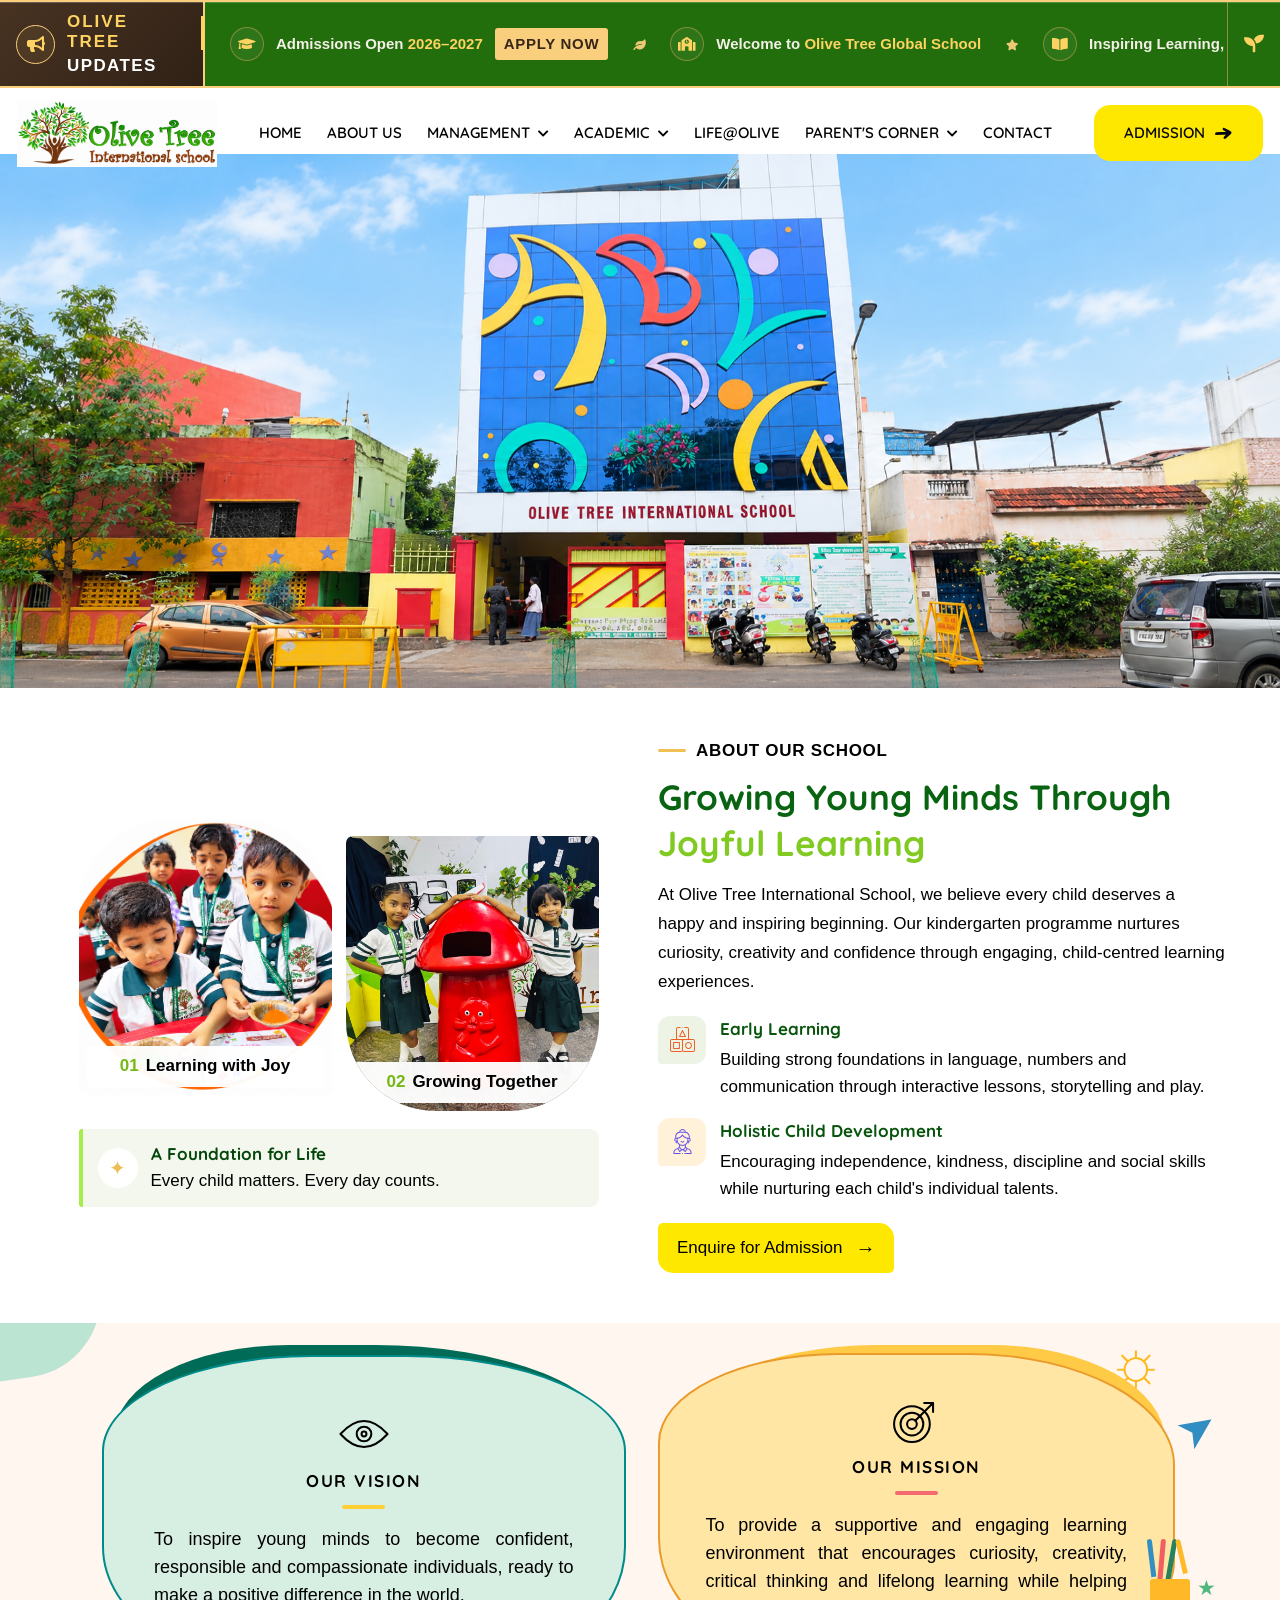
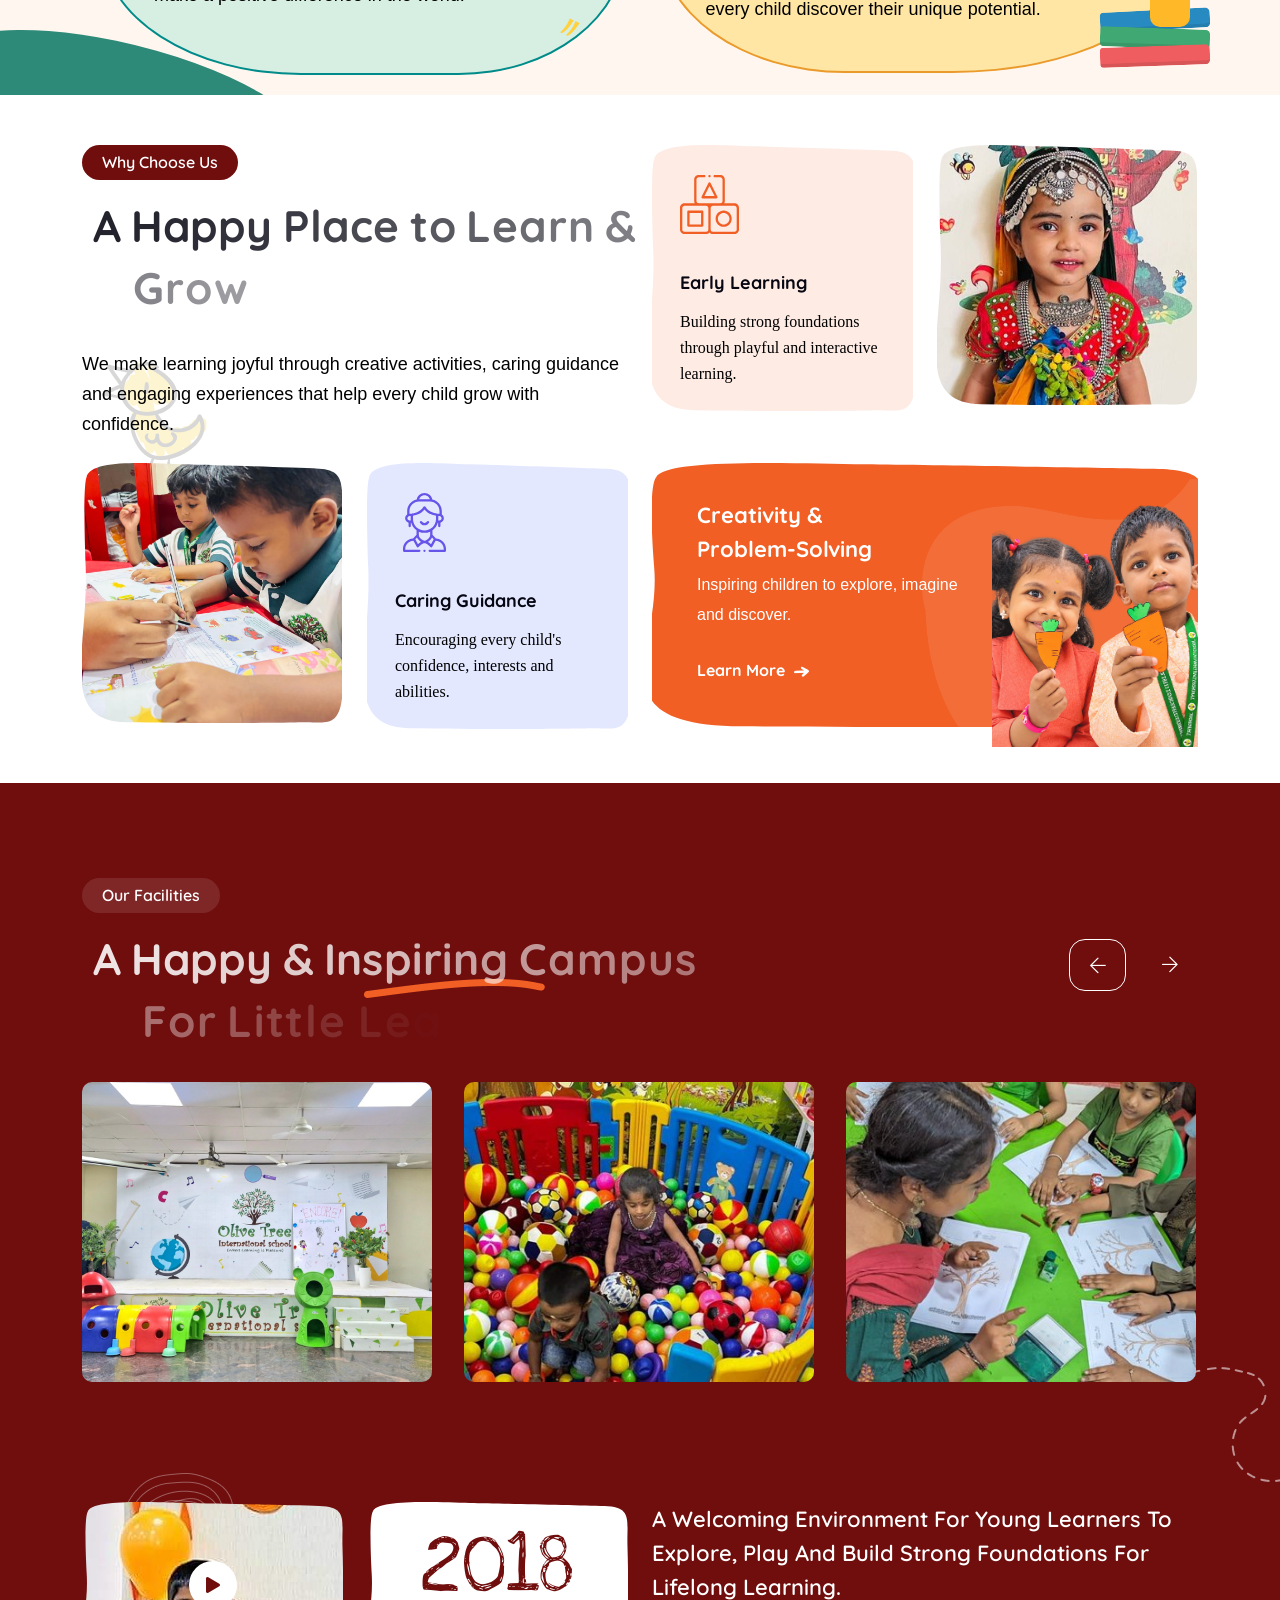
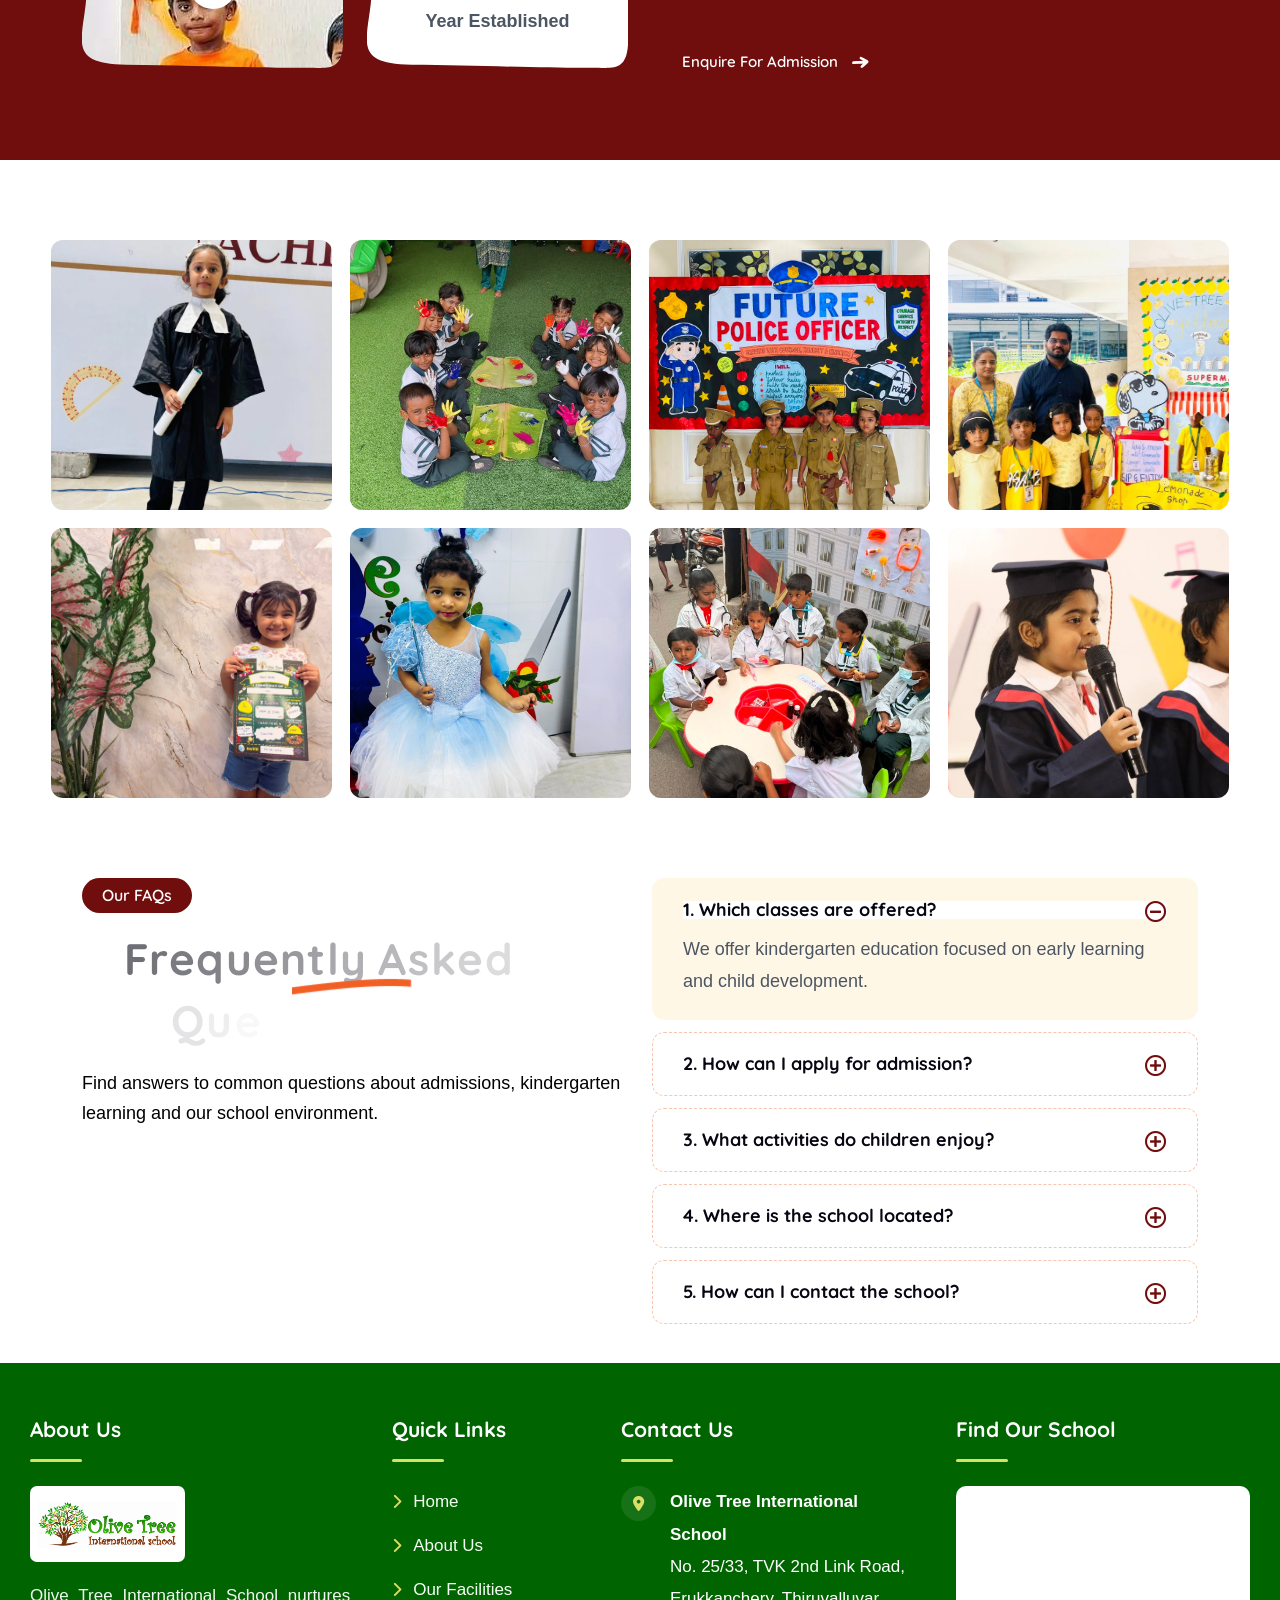
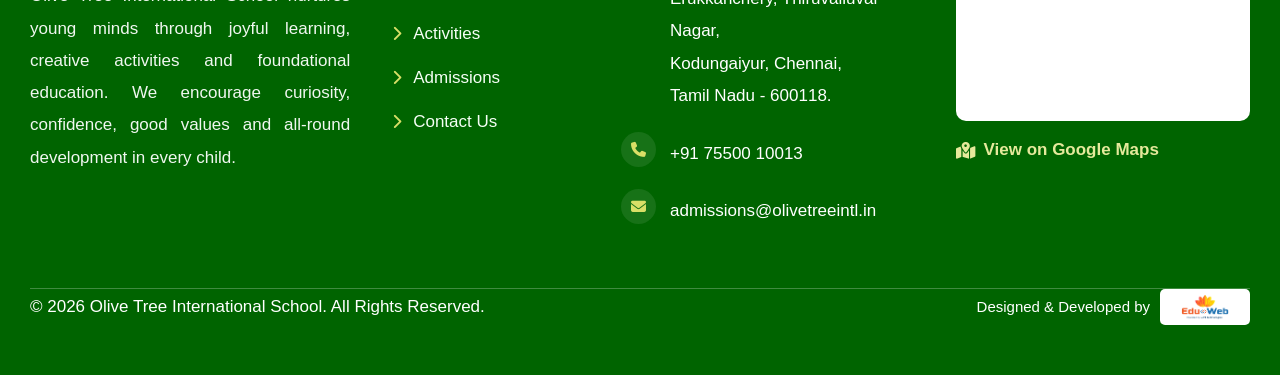
==== index.html @ 554a2860 "correct" ====
<!DOCTYPE html>
<html lang="en">
<!--<< Header Area >>-->


<head>
       <link rel="stylesheet"
      href="https://cdnjs.cloudflare.com/ajax/libs/font-awesome/6.5.2/css/all.min.css">
    <!-- ========== Meta Tags ========== -->
    <meta charset="UTF-8">
    <meta http-equiv="X-UA-Compatible" content="IE=edge">
    <meta name="viewport" content="width=device-width, initial-scale=1">
    <meta name="author" content="modinatheme">
    <meta name="description" content="OLIVE TREE INTERNATIONAL SCHOOL">
    <!-- ======== Page title ============ -->
    <title>OLIVE TREE INTERNATIONAL SCHOOL</title>
    <!--<< Favicon >>-->
    <link rel="shortcut icon" href="assets/images/gallery1/logo.jpeg">
    <!--<< Bootstrap min.css >>-->
    <link rel="stylesheet" href="assets/css/bootstrap.min.css">
    <!--<< Font Awesome.css >>-->
    <link rel="stylesheet" href="assets/css/font-awesome.css">
    <!--<< Animate.css >>-->
    <link rel="stylesheet" href="assets/css/animate.css">
    <!--<< Magnific Popup.css >>-->
    <link rel="stylesheet" href="assets/css/magnific-popup.css">
    <!--<< MeanMenu.css >>-->
    <link rel="stylesheet" href="assets/css/meanmenu.css">
    <!--<< Odometer.css >>-->
    <link rel="stylesheet" href="assets/css/odometer.css">
    <!--<< Swiper Bundle.css >>-->
    <link rel="stylesheet" href="assets/css/swiper-bundle.min.css">
    <!--<< Nice Select.css >>-->
    <link rel="stylesheet" href="assets/css/nice-select.css">
    <!--<< Icomon.css >>-->
    <link rel="stylesheet" href="assets/css/icomon.css">
    <!--<< Main.css >>-->
    <link rel="stylesheet" href="assets/css/main.css">
    <link rel="stylesheet" href="assets/css/custom.css">
</head>

<body>

    <!-- Back To Top Start -->
    <button id="back-top" class="back-to-top">
        <i class="far fa-arrow-up"></i>
    </button>


    <!-- Offcanvas Area Start -->
    <div class="fix-area">
        <div class="offcanvas__info">
            <div class="offcanvas__wrapper">
                <div class="offcanvas__content">
                    <div class="offcanvas__top mb-5 d-flex justify-content-between align-items-center">
                        <div class="offcanvas__logo">
                            <a href="index.html">
                                <img src="assets/images/gallery1/logo.jpeg" alt="logo-img">
                            </a>
                        </div>
                        <div class="offcanvas__close">
                            <button>
                                <i class="fas fa-times"></i>
                            </button>
                        </div>
                    </div>

                    <div class="mobile-menu fix mt-3"></div>
                    <div class="social-icon d-flex align-items-center">
                        <a href="javascript:void(0)"><i class="fab fa-facebook-f"></i></a>
                        <a href="javascript:void(0)"><i class="fab fa-twitter"></i></a>
                        <a href="javascript:void(0)"><i class="fab fa-youtube"></i></a>
                        <a href="javascript:void(0)"><i class="fab fa-linkedin-in"></i></a>
                    </div>

                    <a href="contact.html" class="theme-btn">Start Learning <i class="icon-arrow-icon"></i></a>
                </div>
            </div>
        </div>
    </div>
    <div class="offcanvas__overlay"></div>



    <!-- Header Section Start -->
    <header id="header-sticky" class="header-1 header-2">

        <!-- ==========================================
     OLIVE TREE GLOBAL SCHOOL
     GRAND ANNOUNCEMENT MARQUEE
========================================== -->

        <section class="ot-grand-marquee" aria-label="School announcements">

            <!-- LEFT LABEL -->
            <div class="ot-marquee-label">

                <div class="ot-label-icon">
                    <i class="fas fa-bullhorn"></i>
                </div>

                <div class="ot-label-text">
                    <span class="ot-label-small">OLIVE TREE</span>
                    <span class="ot-label-main">UPDATES</span>
                </div>

                <div class="ot-label-decoration"></div>

            </div>

            <!-- SCROLLING ANNOUNCEMENTS -->
            <div class="ot-marquee-viewport">

                <div class="ot-marquee-track">

                    <!-- GROUP ONE -->
                    <div class="ot-marquee-group">

                        <a href="admissions.html" class="ot-marquee-item">
                            <span class="ot-marquee-icon">
                                <i class="fas fa-graduation-cap"></i>
                            </span>
                            <span class="ot-marquee-message">
                                Admissions Open
                                <strong>2026–2027</strong>
                            </span>
                            <span class="ot-marquee-badge">APPLY NOW</span>
                        </a>

                        <span class="ot-marquee-separator">
                            <i class="fas fa-leaf"></i>
                        </span>

                        <div class="ot-marquee-item">
                            <span class="ot-marquee-icon">
                                <i class="fas fa-school"></i>
                            </span>
                            <span class="ot-marquee-message">
                                Welcome to
                                <strong>Olive Tree Global School</strong>
                            </span>
                        </div>

                        <span class="ot-marquee-separator">
                            <i class="fas fa-star"></i>
                        </span>

                        <div class="ot-marquee-item">
                            <span class="ot-marquee-icon">
                                <i class="fas fa-book-open"></i>
                            </span>
                            <span class="ot-marquee-message">
                                Inspiring Learning,
                                <strong>Building Futures</strong>
                            </span>
                        </div>

                        <span class="ot-marquee-separator">
                            <i class="fas fa-leaf"></i>
                        </span>

                        <div class="ot-marquee-item">
                            <span class="ot-marquee-icon">
                                <i class="fas fa-globe-asia"></i>
                            </span>
                            <span class="ot-marquee-message">
                                <strong>Globe Ready Education</strong>
                                for Tomorrow's Leaders
                            </span>
                        </div>

                        <span class="ot-marquee-separator">
                            <i class="fas fa-star"></i>
                        </span>

                    </div>

                    <!-- GROUP TWO: DUPLICATE FOR CONTINUOUS LOOP -->
                    <div class="ot-marquee-group" aria-hidden="true">

                        <a href="admissions.html" class="ot-marquee-item" tabindex="-1">
                            <span class="ot-marquee-icon">
                                <i class="fas fa-graduation-cap"></i>
                            </span>
                            <span class="ot-marquee-message">
                                Admissions Open
                                <strong>2026–2027</strong>
                            </span>
                            <span class="ot-marquee-badge">APPLY NOW</span>
                        </a>

                        <span class="ot-marquee-separator">
                            <i class="fas fa-leaf"></i>
                        </span>

                        <div class="ot-marquee-item">
                            <span class="ot-marquee-icon">
                                <i class="fas fa-school"></i>
                            </span>
                            <span class="ot-marquee-message">
                                Welcome to
                                <strong>Olive Tree Global School</strong>
                            </span>
                        </div>

                        <span class="ot-marquee-separator">
                            <i class="fas fa-star"></i>
                        </span>

                        <div class="ot-marquee-item">
                            <span class="ot-marquee-icon">
                                <i class="fas fa-book-open"></i>
                            </span>
                            <span class="ot-marquee-message">
                                Inspiring Learning,
                                <strong>Building Futures</strong>
                            </span>
                        </div>

                        <span class="ot-marquee-separator">
                            <i class="fas fa-leaf"></i>
                        </span>

                        <div class="ot-marquee-item">
                            <span class="ot-marquee-icon">
                                <i class="fas fa-globe-asia"></i>
                            </span>
                            <span class="ot-marquee-message">
                                <strong>Globe Ready Education</strong>
                                for Tomorrow's Leaders
                            </span>
                        </div>

                        <span class="ot-marquee-separator">
                            <i class="fas fa-star"></i>
                        </span>

                    </div>

                </div>

            </div>

            <!-- RIGHT DECORATIVE END -->
            <div class="ot-marquee-end">
                <i class="fas fa-seedling"></i>
            </div>

        </section>
        <div class="container">
            <div class="header-main">
                <div class="header-left">
                    <a href="index.html" class="header-logo">
                        <img src="assets/images/gallery1/logo.jpeg" alt="img" style="width: 200px;">
                    </a>


                </div>
                <div class="mean__menu-wrapper">
                    <div class="main-menu">
                        <nav id="mobile-menu">
                            <ul>
                                <li class="has-dropdown menu-thumb">
                                    <a href="javascript:void(0)">
                                        HOME
                                    </a>

                                </li>
                                <li class="has-dropdown active d-xl-none">
                                    <a href="javascript:void(0)" class="border-none">
                                        HOME
                                    </a>

                                </li>
                                <li class="has-dropdown">
                                    <a href="javascript:void(0)">
                                        ABOUT US </a>

                                </li>
                                <li>
                                    <a href="javascript:void(0)">
                                        MANAGEMENT
                                        <i class="fas fa-chevron-down"></i>
                                    </a>
                                    <ul class="submenu">
                                        <li><a href="chairman-message.html">Chairman’s Message</a></li>
                                        <li><a href="ceo.html">CEO's Message</a></li>
                                        <li><a href="correspondent.html">Correspondent’s Message</a></li>
                                    </ul>
                                </li>
                                <li>
                                    <a href="javascript:void(0)">
                                        ACADEMIC
                                        <i class="fas fa-chevron-down"></i>
                                    </a>
                                    <ul class="submenu">
                                        <li><a href="chairman-message.html">Lower Kindergarten (LKG)</a></li>
                                        <li><a href="ceo.html">Upper Kindergarten (UKG)</a></li>
                                        <li><a href="correspondent.html">Teaching Methodology</a></li>
                                    </ul>
                                </li>
                                <li>
                                    <a href="javascript:void(0)">
                                        LIFE@OLIVE
                                    </a>
                                </li>

                                <li>
                                    <a href="javascript:void(0)">
                                        PARENT'S CORNER
                                        <i class="fas fa-chevron-down"></i>

                                    </a>
                                    <ul class="submenu">
                                        <li><a href="chairman-message.html">Parent Guidelines</a></li>
                                        <li><a href="ceo.html">School Discipline</a></li>
                                    </ul>
                                </li>
                                <li>
                                    <a href="javascript:void(0)">
                                        CONTACT
                                    </a>
                                </li>
                            </ul>
                        </nav>
                    </div>
                </div>
                <div class="header-right d-flex justify-content-end align-items-center">

                    <a href="contact.html" class="theme-btn">ADMISSION<i class="icon-arrow-icon"></i></a>
                    <div class="header__hamburger my-auto d-xl-none">
                        <div class="sidebar__toggle">
                            <i class="fal fa-bars"></i>
                        </div>
                    </div>
                </div>
            </div>

        </div>
    </header>

    <!-- Search Start -->
    <div class="search-popup">
        <div class="search-popup__overlay search-toggler"></div>
        <div class="search-popup__content">
            <form role="search" method="get" class="search-popup__form" action="#">
                <input type="text" id="search" name="search" placeholder="Search Here...">
                <button type="submit" aria-label="search submit" class="search-btn">
                    <span><i class="far fa-search"></i></span>
                </button>
            </form>
        </div>
    </div>

    <!-- Sidebar Area Here -->
    <div id="targetElement" class="side_bar slideInRight side_bar_hidden">
        <div class="side_bar_overlay"></div>
        <div class="cart-title mb-50">
            <h4>Shopping cart</h4>
        </div>
        <div class="cartmini__widget">
            <div class="cartmini__widget-item">
                <div class="cartmini__thumb">
                    <a href="shop-details.html">
                        <img src="assets/img/shop-cart1.png" alt="img">
                    </a>
                </div>
                <div class="cartmini__content">
                    <h5><a href="shop-details.html">Baby Bib Pink</a></h5>
                    <div class="cartmini__price-wrapper">
                        <span class="cartmini__price">$46.00</span>
                        <span class="cartmini__quantity">x2</span>
                    </div>
                </div>
                <button class="cartmini__del"><i class="fal fa-times"></i></button>
            </div>
            <div class="cartmini__widget-item">
                <div class="cartmini__thumb">
                    <a href="shop-details.html">
                        <img src="assets/img/shop-cart2.png" alt="img">
                    </a>
                </div>
                <div class="cartmini__content">
                    <h5><a href="shop-details.html">Plastic Roller Mop</a></h5>
                    <div class="cartmini__price-wrapper">
                        <span class="cartmini__price">$78.00</span>
                        <span class="cartmini__quantity">x1</span>
                    </div>
                </div>
                <button class="cartmini__del"><i class="fal fa-times"></i></button>
            </div>
            <div class="cartmini__checkout">
                <div class="cartmini__checkout-title mb-4">
                    <h4>Subtotal:</h4>
                    <span>$113.00</span>
                </div>
                <div class="cartmini__checkout-btn">
                    <a href="shop-cart.html" class="theme-btn mb-2 w-100"> view cart</a>
                    <a href="checkout.html" class="theme-btn w-100 style-2"> checkout</a>
                </div>
            </div>
        </div>
        <button id="closeButton" class="x-mark-icon"><i class="fas fa-times"></i></button>
    </div>

    <!-- Hero Section Start -->
    <section class="hero-section-2 fix">

        <div class="swiper banner-active">
            <div class="swiper-wrapper">
                <div class="swiper-slide">

                    <!-- Hero Section Start -->
                    <section class="hero-section hero-1 " style="margin-top: -2%;">
                        <div class=" hero-container">
                            <div id="rs-slider" class="rs-slider slider6">
                                <div class="slideshow-container">

                                    <div class="mySlides fade">

                                        <img src="assets/images/management/banner1.png" style="width:100%">

                                    </div>

                                    <div class="mySlides fade">

                                        <img src="assets/images/management/banner3.png" style="width:100%">

                                    </div>
                                      <div class="mySlides fade">

                                        <img src="assets/images/management/banner2.png" style="width:100%">

                                    </div>
                                      <div class="mySlides fade">

                                        <img src="assets/images/management/banner4.png" style="width:100%">

                                    </div>

                                </div>




                                <div style="text-align:center;margin-top: -2%;">
                                    <span class="dot"></span>
                                    <span class="dot"></span>
                                    <span class="dot"></span>
                                </div>


                            </div>




                            <style>
                                /* Slideshow container */
                                .slideshow-container {
                                    max-width: auto;
                                    position: relative;
                                    margin: auto;
                                }

                                /* Caption text */

                                /* Number text (1/3 etc) */


                                /* The dots/bullets/indicators */
                                .dot {
                                    height: 15px;
                                    width: 15px;
                                    margin: 0 2px;
                                    background-color: #fff;
                                    border-radius: 50%;
                                    display: inline-block;
                                    transition: background-color 0.6s ease;
                                }

                                .slider-dots,
                                .dot,
                                div[style*="text-align:center"] {
                                    display: none !important;
                                }

                                .active {
                                    background-color: #fff;
                                }

                                /* Fading animation */
                                .fade {
                                    animation-name: fade;
                                    animation-duration: 1.5s;
                                }

                                .fade:not(.show) {
                                    opacity: 1;
                                }

                                @keyframes fade {
                                    from {
                                        opacity: .4
                                    }

                                    to {
                                        opacity: 1
                                    }
                                }

                                @media only screen and (max-width: 600px) {
                                    .testiItem02 .quotation {
                                        display: none !important;
                                    }
                                }


                                /* On smaller screens, decrease text size */
                            </style>



                            <script>
                                let slideIndex = 0;
                                showSlides();

                                function showSlides() {
                                    let i;
                                    let slides = document.getElementsByClassName("mySlides");
                                    let dots = document.getElementsByClassName("dot");
                                    for (i = 0; i < slides.length; i++) {
                                        slides[i].style.display = "none";
                                    }
                                    slideIndex++;
                                    if (slideIndex > slides.length) {
                                        slideIndex = 1
                                    }
                                    for (i = 0; i < dots.length; i++) {
                                        dots[i].className = dots[i].className.replace(" active", "");
                                    }
                                    slides[slideIndex - 1].style.display = "block";
                                    dots[slideIndex - 1].className += " active";
                                    setTimeout(showSlides, 5000); // Change image every 2 seconds
                                }
                            </script>

                        </div>
                    </section>

    </section>


<!-- OLIVE TREE ABOUT SECTION START -->
<section class="ot-equal-about">
    <div class="container">

        <div class="ot-equal-layout">

            <!-- LEFT: IMAGE SECTION -->
            <div class="ot-equal-visual">

                <div class="ot-equal-images">

                    <div class="ot-equal-image ot-image-first">
                        <img src="assets/images/gallery1/abt2.png"
                             alt="Olive Tree International School">

                        <div class="ot-equal-image-caption">
                            <span>01</span>
                            Learning with Joy
                        </div>
                    </div>

                    <div class="ot-equal-image ot-image-second">
                        <img src="assets/images/gallery1/girls.jpeg"
                             alt="Children participating in learning activities">

                        <div class="ot-equal-image-caption">
                            <span>02</span>
                            Growing Together
                        </div>
                    </div>

                </div>

                <div class="ot-equal-highlight">
                    <div class="ot-highlight-symbol">✦</div>
                    <div>
                        <h3>A Foundation for Life</h3>
                        <p>Every child matters. Every day counts.</p>
                    </div>
                </div>

            </div>

            <!-- RIGHT: CONTENT SECTION -->
            <div class="ot-equal-content">

                <div class="ot-equal-label">
                    <span class="ot-label-line"></span>
                    ABOUT OUR SCHOOL
                </div>

                <h2>
                    Growing Young Minds Through
                    <span>Joyful Learning</span>
                </h2>

                <p class="ot-equal-description">
                    At Olive Tree International School, we believe
                    every child deserves a happy and inspiring
                    beginning. Our kindergarten programme nurtures
                    curiosity, creativity and confidence through
                    engaging, child-centred learning experiences.
                </p>

                <!-- FEATURE 1 -->
                <div class="ot-equal-feature">
                    <div class="ot-equal-icon ot-icon-green">
                        <img src="assets/img/about/icon1.svg"
                             alt="">
                    </div>

                    <div class="ot-equal-feature-content">
                        <h3>Early Learning</h3>
                        <p>
                            Building strong foundations in language,
                            numbers and communication through
                            interactive lessons, storytelling and play.
                        </p>
                    </div>
                </div>

                <!-- FEATURE 2 -->
                <div class="ot-equal-feature">
                    <div class="ot-equal-icon ot-icon-gold">
                        <img src="assets/img/about/icon2.svg"
                             alt="">
                    </div>

                    <div class="ot-equal-feature-content">
                        <h3>Holistic Child Development</h3>
                        <p>
                            Encouraging independence, kindness,
                            discipline and social skills while
                            nurturing each child's individual talents.
                        </p>
                    </div>
                </div>

                <!-- ADMISSION BUTTON -->
                <div class="ot-equal-action">
                    <a href="admission.html" class="ot-equal-button">
                        Enquire for Admission
                        <span aria-hidden="true">→</span>
                    </a>
                </div>

            </div>

        </div>
    </div>
</section>
<!-- OLIVE TREE ABOUT SECTION END -->


  <section class="olive-vision-section">
    <div class="olive-decoration olive-top-left"></div>
    <div class="olive-decoration olive-bottom-left"></div>
    <div class="olive-sun">☼</div>
    <div class="olive-paper-plane">➤</div>
    <div class="olive-star olive-star-one">★</div>
    <div class="olive-star olive-star-two">★</div>

    <div class="olive-vm-container">

      
        <!-- VISION AND MISSION -->
        <div class="olive-vm-layout">

            <!-- VISION SHAPE -->
            <article class="olive-vm-vision">

                <div class="olive-vm-symbol">
                    <svg viewBox="0 0 64 48" aria-hidden="true">
                        <path d="M3 24 Q32 -8 61 24 Q32 56 3 24Z"/>
                        <circle cx="32" cy="24" r="9"/>
                        <circle cx="32" cy="24" r="3"/>
                    </svg>
                </div>

                <h3>OUR VISION</h3>
                <span class="olive-vm-line"></span>

                 <p style="text-align: justify;">
                    To inspire young minds
                    to become confident,
                    responsible and compassionate
                    individuals, ready to make
                    a positive difference in the world.
                </p>

                <div class="vision-spark">〃</div>
            </article>

            <!-- MISSION SHAPE -->
            <article class="olive-vm-mission">

                <div class="olive-vm-symbol">
                    <svg viewBox="0 0 64 64" aria-hidden="true">
                        <circle cx="27" cy="37" r="22"/>
                        <circle cx="27" cy="37" r="14"/>
                        <circle cx="27" cy="37" r="6"/>
                        <path d="M31 33 L53 11 M42 11 H53 V22"/>
                    </svg>
                </div>

                <h3>OUR MISSION</h3>
                <span class="olive-vm-line"></span>

                <p style="text-align: justify;">
                    To provide a supportive
                    and engaging learning
                    environment that encourages
                    curiosity, creativity, critical
                    thinking and lifelong learning
                    while helping every child
                    discover their unique potential.
                </p>
            </article>

        </div>

        <!-- BOOKS ILLUSTRATION -->
        <div class="olive-books" aria-hidden="true">
            <div class="olive-pencils">
                <span></span><span></span><span></span><span></span>
            </div>
            <div class="olive-pencil-pot"></div>
            <div class="olive-book book-blue"></div>
            <div class="olive-book book-green"></div>
            <div class="olive-book book-red"></div>
        </div>

  
    </div>
</section>

     
<!-- Choose Section Start -->
<section class="choose-us-section-2 section-padding fix">

    <div class="duck-shape float-bob-x">
        <img src="assets/img/choose/duck.png" alt="duck">
    </div>

    <div class="tree-shape">
        <img src="assets/img/choose/tree.png" alt="tree">
    </div>

    <div class="container">
        <div class="choose-us-wrapper-two">
            <div class="row g-4">

                <!-- Heading -->
                <div class="col-xl-6 col-lg-8">
                    <div class="section-title">
                        <span class="sub-title wow fadeInUp">
                            Why Choose Us
                        </span>

                        <h2 class="char-animation">
                            A Happy Place to
                            <span>Learn & Grow</span>
                        </h2>
                    </div>

                    <p class="mt-3 mt-md-0 wow fadeInUp"
                       data-wow-delay=".2s">
                        We make learning joyful through creative activities,
                        caring guidance and engaging experiences that help
                        every child grow with confidence.
                    </p>
                </div>

                <!-- Early Learning -->
                <div class="col-xl-3 col-lg-4 col-md-6 wow fadeInLeft"
                     data-wow-delay=".4s">
                    <div class="choose-img-items">
                        <div class="icon-box">
                            <img src="assets/img/choose/icon1.svg"
                                 alt="Early learning">

                            <h3>Early Learning</h3>

                            <p>
                                Building strong foundations through
                                playful and interactive learning.
                            </p>
                        </div>
                    </div>
                </div>

                <!-- Children Image -->
                <div class="col-xl-3 col-lg-4 col-md-6 wow fadeInRight"
                     data-wow-delay=".4s">
                    <div class="choose-img">
                        <img src="assets/images/gallery1/117.jpg"
                             alt="School children">
                    </div>
                </div>

                <!-- Teacher Image -->
                <div class="col-xl-3 col-lg-4 col-md-6 wow fadeInLeft"
                     data-wow-delay=".5s">
                    <div class="choose-img">
                        <img src="assets/images/gallery1/teach.jpeg"
                             alt="Teacher guiding children">
                    </div>
                </div>

                <!-- Caring Guidance -->
                <div class="col-xl-3 col-lg-4 col-md-6 wow fadeInLeft"
                     data-wow-delay=".7s">
                    <div class="choose-img-items">
                        <div class="icon-box box-2">
                            <img src="assets/img/choose/icon2.svg"
                                 alt="Child development">

                            <h3>Caring Guidance</h3>

                            <p>
                                Encouraging every child's confidence,
                                interests and abilities.
                            </p>
                        </div>
                    </div>
                </div>

                <!-- Skill Development -->
                <div class="col-xl-6 col-lg-6 col-md-7 wow fadeInRight"
                     data-wow-delay=".7s">

                    <div class="learning-skill-card">

                        <div class="shadow-shape">
                            <img src="assets/img/choose/shadow.png"
                                 alt="Decorative shape">
                        </div>

                        <div class="skill-content">
                            <h3 class="mb-1">
                                Creativity &<br>
                                Problem-Solving
                            </h3>

                            <p>
                                Inspiring children to explore,
                                imagine and discover.
                            </p>

                            <a href="contact.html"
                               class="link-btn text-white">
                                Learn More
                                <i class="icon-arrow-icon"></i>
                            </a>
                        </div>

                        <div class="skill-img">
                            <img src="assets/images/gallery1/abt3.png"
                                 alt="Creative learning">
                        </div>

                    </div>
                </div>

            </div>
        </div>
    </div>
</section>
<!-- Choose Section End -->


  <!-- Facilities & Campus Section Start -->
<section class="classes-section-two classes-section-three section-padding"
    style="margin-top: -5%;">

    <div class="classes-wrapper classes-wrapper-three pb-0">

        <div class="zikzak-shape2">
            <img src="assets/img/classes/zikzak.png" alt="Decorative shape">
        </div>

        <div class="border-shape">
            <img src="assets/img/classes/border.png" alt="Decorative shape">
        </div>

        <div class="container">

            <!-- Section Heading -->
            <div class="section-title-area custom-padding-top3">
                <div class="section-title">
                    <span class="sub-title tittle-bg-2 wow fadeInUp">
                        Our Facilities
                    </span>

                    <h2 class="char-animation text-white">
                        A Happy & <span>Inspiring Campus</span><br>
                        For Little Learners
                    </h2>
                </div>

                <div class="array-button classes-array wow fadeInLeft"
                    data-wow-delay=".4s">
                    <button class="array-prev">
                        <i class="fal fa-arrow-left"></i>
                    </button>
                    <button class="array-next">
                        <i class="fal fa-arrow-right"></i>
                    </button>
                </div>
            </div>

            <!-- Campus Image Slider -->
            <div class="swiper classes-slider">
                <div class="swiper-wrapper">

                    <div class="swiper-slide wow fadeInRight"
                        data-wow-delay=".4s">
                        <div class="classes-activitis-image"
                            style="width:350px;height:300px;">
                            <img
                                src="assets/images/olive/smartclass.jpg"
                                alt="Smart classroom"
                                style="border-radius:10px;width:350px;height:300px;object-fit:cover;">
                        </div>
                    </div>

                    <div class="swiper-slide wow fadeInUp"
                        data-wow-delay=".1s">
                        <div class="classes-activitis-image"
                            style="width:350px;height:300px;">
                            <img src="assets/images/gallery1/audit.jpeg"
                                alt="School campus facility"
                                style="border-radius:10px;width:350px;height:300px;object-fit:cover;">
                        </div>
                    </div>

                    <div class="swiper-slide wow fadeInLeft"
                        data-wow-delay=".4s">
                        <div class="classes-activitis-image"
                            style="width:350px;height:300px;">
                            <img src="assets/images/gallery1/playarea.jpg"
                                alt="Children's play area"
                                style="border-radius:10px;width:350px;height:300px;object-fit:cover;">
                        </div>
                    </div>

                    <div class="swiper-slide wow fadeInLeft"
                        data-wow-delay=".4s">
                        <div class="classes-activitis-image"
                            style="width:350px;height:300px;">
                            <img src="assets/images/gallery1/activity.jpg"
                                alt="Student activities"
                                style="border-radius:10px;width:350px;height:300px;object-fit:cover;">
                        </div>
                    </div>

                </div>
            </div>
        </div>

        <!-- Campus Information -->
        <div class="classes-info-section fix">
            <div class="container">
                <div class="classes-info-wrapper">
                    <div class="row g-4">

                        <!-- Campus Video and Establishment -->
                        <div class="col-xl-6">
                            <div class="row g-4">

                                <div class="col-xl-6 col-lg-6 col-md-6 wow fadeInUp"
                                    data-wow-delay=".3s">
                                    <div class="classes-video-box">
                                        <div class="classes-image">
                                            <img src="assets/images/gallery1/62.jpg"
                                                alt="Olive Tree International School campus">

                                            <div class="classes-info-wave">
                                                <div class="wave-area">
                                                    <div class="promo-video">
                                                        <a class="video-icon video-popup"
                                                            href="https://www.youtube.com/watch?v=Cn4G2lZ_g2I">
                                                            <i class="fas fa-play"></i>
                                                        </a>
                                                    </div>
                                                </div>
                                            </div>
                                        </div>
                                    </div>
                                </div>

                                <div class="col-xl-6 col-lg-6 col-md-6 wow fadeInUp"
                                    data-wow-delay=".5s">
                                    <div class="classes-counter-box">
                                        <div class="counter-box">
                                            <div class="count">
                                                <h3>2018</h3>
                                            </div>
                                            <p>Year Established</p>
                                        </div>
                                    </div>
                                </div>

                            </div>
                        </div>

                        <!-- Campus Description -->
                        <div class="col-xl-6 col-lg-8 wow fadeInUp"
                            data-wow-delay=".7s">
                            <div class="classes-info-buttton">

                                <p>
                                    A welcoming environment for young
                                    learners to explore, play and build
                                    strong foundations for lifelong learning.
                                </p>

                                <a href="contact.html" class="theme-btn">
                                    Enquire for Admission
                                    <i class="icon-arrow-icon"></i>
                                </a>

                            </div>
                        </div>

                    </div>
                </div>
            </div>
        </div>

    </div>
</section>
<!-- Facilities & Campus Section End -->

   <!-- ================= OLIVE TREE PHOTO GALLERY ================= -->
<section class="ot-gallery-section">
    <div class="ot-gallery-container">

        <div class="ot-gallery-grid">

            <div class="ot-gallery-item">
                <a href="assets/images/olive/advocate.jpg" class="ot-gallery-link">
                    <img src="assets/images/olive/advocate.jpg"
                         alt="School Life and Achievements" loading="lazy">
                    <div class="ot-gallery-overlay">
                        <span>School Life &amp; Achievements</span>
                        <i class="fas fa-plus"></i>
                    </div>
                </a>
            </div>

            <div class="ot-gallery-item">
                <a href="assets/images/olive/fungame.jpg" class="ot-gallery-link">
                    <img src="assets/images/olive/fungame.jpg"
                         alt="Young Achievers" loading="lazy">
                    <div class="ot-gallery-overlay">
                        <span>Young Achievers</span>
                        <i class="fas fa-plus"></i>
                    </div>
                </a>
            </div>

            <div class="ot-gallery-item">
                <a href="assets/images/olive/police2.jpg" class="ot-gallery-link">
                    <img src="assets/images/olive/police2.jpg"
                         alt="Dream Big" loading="lazy">
                    <div class="ot-gallery-overlay">
                        <span>Dream Big</span>
                        <i class="fas fa-plus"></i>
                    </div>
                </a>
            </div>

            <div class="ot-gallery-item">
                <a href="assets/images/olive/lemon.jpg" class="ot-gallery-link">
                    <img src="assets/images/olive/lemon.jpg"
                         alt="Creative Learning" loading="lazy">
                    <div class="ot-gallery-overlay">
                        <span>Creative Learning</span>
                        <i class="fas fa-plus"></i>
                    </div>
                </a>
            </div>

            <div class="ot-gallery-item">
                <a href="assets/images/olive/firstday.jpg" class="ot-gallery-link">
                    <img src="assets/images/olive/firstday.jpg"
                         alt="New Beginnings" loading="lazy">
                    <div class="ot-gallery-overlay">
                        <span>New Beginnings</span>
                        <i class="fas fa-plus"></i>
                    </div>
                </a>
            </div>

            <div class="ot-gallery-item">
                <a href="assets/images/olive/blue.jpg" class="ot-gallery-link">
                    <img src="assets/images/olive/blue.jpg"
                         alt="Student Moments" loading="lazy">
                    <div class="ot-gallery-overlay">
                        <span>Student Moments</span>
                        <i class="fas fa-plus"></i>
                    </div>
                </a>
            </div>

            <div class="ot-gallery-item">
                <a href="assets/images/olive/doctor5.jpg" class="ot-gallery-link">
                    <img src="assets/images/olive/doctor5.jpg"
                         alt="Learning by Doing" loading="lazy">
                    <div class="ot-gallery-overlay">
                        <span>Learning by Doing</span>
                        <i class="fas fa-plus"></i>
                    </div>
                </a>
            </div>

            <div class="ot-gallery-item">
                <a href="assets/images/olive/graduation.jpg" class="ot-gallery-link">
                    <img src="assets/images/olive/graduation.jpg"
                         alt="Explore and Discover" loading="lazy">
                    <div class="ot-gallery-overlay">
                        <span>Graduation</span>
                        <i class="fas fa-plus"></i>
                    </div>
                </a>
            </div>

        </div>
    </div>
</section>


  <!-- FAQ Section Start -->
<section class="faq-section section-padding pb-0 fix">
    <div class="container">
        <div class="faq-wrapper">
            <div class="row g-4">

                <!-- FAQ Heading -->
                <div class="col-lg-6">
                    <div class="faq-tittle">
                        <div class="section-title">

                            <span class="sub-title wow fadeInUp">
                                Our FAQs
                            </span>

                            <h2 class="char-animation">
                                Frequently <span>Asked</span>
                                <br>Questions About Our School
                            </h2>

                            <p class="mt-3 wow fadeInUp"
                                data-wow-delay=".5s">
                                Find answers to common questions about
                                admissions, kindergarten learning and
                                our school environment.
                            </p>

                        </div>
                    </div>
                </div>

                <!-- FAQ Accordion -->
                <div class="col-lg-6">
                    <div class="faq-box-item">
                        <ul class="accordion-box">

                            <!-- FAQ 1 -->
                            <li class="accordion block active-block wow fadeInUp">
                                <div class="acc-btn active">
                                    1. Which classes are offered?
                                    <div class="icon far fa-plus-circle"></div>
                                </div>

                                <div class="acc-content current">
                                    <div class="content">
                                        <div class="text">
                                            We offer kindergarten education
                                            focused on early learning and
                                            child development.
                                        </div>
                                    </div>
                                </div>
                            </li>

                            <!-- FAQ 2 -->
                            <li class="accordion block wow fadeInUp"
                                data-wow-delay=".2s">
                                <div class="acc-btn">
                                    2. How can I apply for admission?
                                    <div class="icon far fa-plus-circle"></div>
                                </div>

                                <div class="acc-content">
                                    <div class="content">
                                        <div class="text">
                                            Contact our school at
                                            7550010013 or email
                                            info@olivetreeintl.in
                                            for admission details.
                                        </div>
                                    </div>
                                </div>
                            </li>

                            <!-- FAQ 3 -->
                            <li class="accordion block wow fadeInUp"
                                data-wow-delay=".4s">
                                <div class="acc-btn">
                                    3. What activities do children enjoy?
                                    <div class="icon far fa-plus-circle"></div>
                                </div>

                                <div class="acc-content">
                                    <div class="content">
                                        <div class="text">
                                            Children can learn through
                                            storytelling, creative activities,
                                            rhymes, games and interactive
                                            learning experiences.
                                        </div>
                                    </div>
                                </div>
                            </li>

                            <!-- FAQ 4 -->
                            <li class="accordion block wow fadeInUp"
                                data-wow-delay=".6s">
                                <div class="acc-btn">
                                    4. Where is the school located?
                                    <div class="icon far fa-plus-circle"></div>
                                </div>

                                <div class="acc-content">
                                    <div class="content">
                                        <div class="text">
                                            We are located at No. 25/33,
                                            TVK 2nd Link Road, Erukkanchery,
                                            Thiruvalluvar Nagar, Kodungaiyur,
                                            Chennai, Tamil Nadu – 600118.
                                        </div>
                                    </div>
                                </div>
                            </li>

                            <!-- FAQ 5 -->
                            <li class="accordion block wow fadeInUp"
                                data-wow-delay=".8s">
                                <div class="acc-btn">
                                    5. How can I contact the school?
                                    <div class="icon far fa-plus-circle"></div>
                                </div>

                                <div class="acc-content">
                                    <div class="content">
                                        <div class="text">
                                            Call us at 7550010013 or email
                                            info@olivetreeintl.in for
                                            enquiries and further information.
                                        </div>
                                    </div>
                                </div>
                            </li>

                        </ul>
                    </div>
                </div>

            </div>
        </div>
    </div>
</section>
<!-- FAQ Section End -->

<!-- ================= MODERN FOOTER ================= -->
<footer class="ot-modern-footer">
    <div class="ot-footer-container">

        <!-- ABOUT US -->
        <div class="ot-footer-column ot-footer-about">
            <h3>About Us</h3>
            <span class="ot-footer-line"></span>

            <a href="index.html" class="ot-footer-logo">
                <img src="assets/images/gallery1/logo.jpeg"
                     alt="Olive Tree International School Logo">
            </a>

            <p>
                Olive Tree International School nurtures young minds
                through joyful learning, creative activities and
                foundational education. We encourage curiosity,
                confidence, good values and all-round development
                in every child.
            </p>
        </div>

        <!-- QUICK LINKS -->
        <div class="ot-footer-column ot-footer-links">
            <h3>Quick Links</h3>
            <span class="ot-footer-line"></span>

            <ul>
                <li><a href="index.html">Home</a></li>
                <li><a href="about.html">About Us</a></li>
                <li><a href="facilities.html">Our Facilities</a></li>
                <li><a href="activities.html">Activities</a></li>
                <li><a href="admission.html">Admissions</a></li>
                <li><a href="contact.html">Contact Us</a></li>
            </ul>
        </div>

        <!-- CONTACT DETAILS -->
        <div class="ot-footer-column ot-footer-contact">
            <h3>Contact Us</h3>
            <span class="ot-footer-line"></span>

            <div class="ot-contact-item">
                <span class="ot-contact-icon">
                    <i class="fa-solid fa-location-dot"></i>
                </span>
                <p>
                    <strong>Olive Tree International School</strong><br>
                    No. 25/33, TVK 2nd Link Road,<br>
                    Erukkanchery, Thiruvalluvar Nagar,<br>
                    Kodungaiyur, Chennai,<br>
                    Tamil Nadu - 600118.
                </p>
            </div>

            <div class="ot-contact-item">
                <span class="ot-contact-icon">
                    <i class="fa-solid fa-phone"></i>
                </span>
                <a href="tel:+917550010013">
                    +91 75500 10013
                </a>
            </div>

            <div class="ot-contact-item">
                <span class="ot-contact-icon">
                    <i class="fa-solid fa-envelope"></i>
                </span>
                <a href="mailto:admissions@olivetreeintl.in">
                   admissions@olivetreeintl.in
                </a>
            </div>
        </div>

        <!-- LOCATION MAP -->
        <div class="ot-footer-column ot-footer-map">
            <h3>Find Our School</h3>
            <span class="ot-footer-line"></span>

            <div class="ot-map-frame">
                <iframe
                    src="https://maps.google.com/maps?q=No%2025%2F33%20TVK%202nd%20Link%20Road%2C%20Kodungaiyur%2C%20Chennai%20600118&t=&z=15&ie=UTF8&iwloc=&output=embed"
                    title="Olive Tree International School Location"
                    loading="lazy"
                    referrerpolicy="no-referrer-when-downgrade"
                    allowfullscreen>
                </iframe>
            </div>

            <a class="ot-map-link"
               href="https://www.google.com/maps/search/?api=1&query=Olive+Tree+International+School+Kodungaiyur+Chennai"
               target="_blank"
               rel="noopener noreferrer">
                <i class="fa-solid fa-map-location-dot"></i>
                View on Google Maps
            </a>
        </div>

    </div>

    <!-- COPYRIGHT -->
    <div class="ot-footer-bottom">
        <p>
            © 2026 Olive Tree International School.
            All Rights Reserved.
        </p>

        <div class="ot-footer-credit">
            <span>Designed &amp; Developed by</span>
            <a href="https://eduweb.co.in/"
               target="_blank"
               rel="noopener noreferrer">
                <img src="assets/images/management/companylogo.png"
                     alt="EduWeb">
            </a>
        </div>
    </div>
</footer>

    <!--<< All JS Plugins >>-->
    <script src="assets/js/jquery-3.7.1.min.js"></script>
    <!--<< Bootstrap Js >>-->
    <script src="assets/js/bootstrap.bundle.min.js"></script>
    <!--<< Nice Select Js >>-->
    <script src="assets/js/jquery.nice-select.min.js"></script>
    <!--<< Odometer Js >>-->
    <script src="assets/js/odometer.min.js"></script>
    <!--<< Appear Js >>-->
    <script src="assets/js/jquery.appear.min.js"></script>
    <!--<< Swiper Slider Js >>-->
    <script src="assets/js/swiper-bundle.min.js"></script>
    <!--<< MeanMenu Js >>-->
    <script src="assets/js/jquery.meanmenu.min.js"></script>
    <!--<< Magnific Popup Js >>-->
    <script src="assets/js/jquery.magnific-popup.min.js"></script>
    <!--<< Wow Animation Js >>-->
    <script src="assets/js/wow.min.js"></script>
    <!--<< Gsap Animation Js >>-->
    <script src="assets/js/gsap.min.js"></script>
    <!--<< ScrollTrigger Js >>-->
    <script src="assets/js/ScrollTrigger.min.js"></script>
    <!--<< SplitText Js >>-->
    <script src="assets/js/SplitText.min.js"></script>
    <!--<< splitType Js >>-->
    <script src="assets/js/splitType.js"></script>
    <!--<< Main.js >>-->
    <script src="assets/js/main.js"></script>
</body>

<!-- Mirrored from modinathemes.com/kidza-html/index-2.html by HTTrack Website Copier/3.x [XR&CO'2014], Tue, 08 Sep 2026 10:03:18 GMT -->

</html>
---- assets/css/odometer.css ----
.odometer.odometer-auto-theme,
.odometer.odometer-theme-default {
  display: inline-block;
  vertical-align: middle;
  position: relative;
}
.odometer.odometer-auto-theme .odometer-digit,
.odometer.odometer-theme-default .odometer-digit {
  display: inline-block;
  vertical-align: middle;
  position: relative;
}
.odometer.odometer-auto-theme .odometer-digit .odometer-digit-spacer,
.odometer.odometer-theme-default .odometer-digit .odometer-digit-spacer {
  display: inline-block;
  vertical-align: middle;
  visibility: hidden;
}
.odometer.odometer-auto-theme .odometer-digit .odometer-digit-inner,
.odometer.odometer-theme-default .odometer-digit .odometer-digit-inner {
  text-align: left;
  display: block;
  position: absolute;
  top: 0;
  left: 0;
  right: 0;
  bottom: 0;
  overflow: hidden;
}
.odometer.odometer-auto-theme .odometer-digit .odometer-ribbon,
.odometer.odometer-theme-default .odometer-digit .odometer-ribbon {
  display: block;
}
.odometer.odometer-auto-theme .odometer-digit .odometer-ribbon-inner,
.odometer.odometer-theme-default .odometer-digit .odometer-ribbon-inner {
  display: block;
  -webkit-backface-visibility: hidden;
  backface-visibility: hidden;
}
.odometer.odometer-auto-theme .odometer-digit .odometer-value,
.odometer.odometer-theme-default .odometer-digit .odometer-value {
  display: block;
  -webkit-transform: translateZ(0);
  transform: translateZ(0);
}
.odometer.odometer-auto-theme
  .odometer-digit
  .odometer-value.odometer-last-value,
.odometer.odometer-theme-default
  .odometer-digit
  .odometer-value.odometer-last-value {
  position: absolute;
}
.odometer.odometer-auto-theme.odometer-animating-up .odometer-ribbon-inner,
.odometer.odometer-theme-default.odometer-animating-up .odometer-ribbon-inner {
  -webkit-transition: -webkit-transform 2s;
  -moz-transition: -moz-transform 2s;
  -ms-transition: -ms-transform 2s;
  -o-transition: -o-transform 2s;
  transition: transform 2s;
}
.odometer.odometer-auto-theme.odometer-animating-up.odometer-animating
  .odometer-ribbon-inner,
.odometer.odometer-theme-default.odometer-animating-up.odometer-animating
  .odometer-ribbon-inner {
  -webkit-transform: translateY(-100%);
  -moz-transform: translateY(-100%);
  -ms-transform: translateY(-100%);
  -o-transform: translateY(-100%);
  transform: translateY(-100%);
}
.odometer.odometer-auto-theme.odometer-animating-down .odometer-ribbon-inner,
.odometer.odometer-theme-default.odometer-animating-down
  .odometer-ribbon-inner {
  -webkit-transform: translateY(-100%);
  -moz-transform: translateY(-100%);
  -ms-transform: translateY(-100%);
  -o-transform: translateY(-100%);
  transform: translateY(-100%);
}
.odometer.odometer-auto-theme.odometer-animating-down.odometer-animating
  .odometer-ribbon-inner,
.odometer.odometer-theme-default.odometer-animating-down.odometer-animating
  .odometer-ribbon-inner {
  -webkit-transition: -webkit-transform 2s;
  -moz-transition: -moz-transform 2s;
  -ms-transition: -ms-transform 2s;
  -o-transition: -o-transform 2s;
  transition: transform 2s;
  -webkit-transform: translateY(0);
  -moz-transform: translateY(0);
  -ms-transform: translateY(0);
  -o-transform: translateY(0);
  transform: translateY(0);
}

.odometer.odometer-auto-theme .odometer-value,
.odometer.odometer-theme-default .odometer-value {
  text-align: center;
}
---- assets/css/nice-select.css ----
.nice-select {
  -webkit-tap-highlight-color: transparent;
  background-color: #fff;
  border-radius: 5px; 
  border: 1px solid  #CCCCCC;
  box-sizing: border-box;
  clear: both;
  cursor: pointer;
  display: block;
  float: left;
  color: #6E6E6E; 
  font-family:  "Plus Jakarta Sans", system-ui;
  font-size: 16px;
  font-style: normal;
  font-weight: 400;
  line-height: 26.08px;  
  height: 57px;
  line-height: 40px;
  outline: none;
  padding: 8px 10px; 
  position: relative;
  text-align: left !important;
  -webkit-transition: all 0.2s ease-in-out;
  transition: all 0.2s ease-in-out;
  -webkit-user-select: none;
     -moz-user-select: none;
      -ms-user-select: none;
          user-select: none;
  white-space: nowrap;
  width: auto; }
  .nice-select:hover {
    border-color: #6E6E6E; }
  .nice-select:active, .nice-select.open, .nice-select:focus {
    border-color: #6E6E6E; }
  .nice-select:after {
    border-bottom: 2px solid #6E6E6E;
    border-right: 2px solid #6E6E6E;
    content: '';
    display: block;
    height: 5px;
    margin-top: -4px;
    pointer-events: none;
    position: absolute;
    right: 12px;
    top: 50%;
    -webkit-transform-origin: 66% 66%;
        -ms-transform-origin: 66% 66%;
            transform-origin: 66% 66%;
    -webkit-transform: rotate(45deg);
        -ms-transform: rotate(45deg);
            transform: rotate(45deg);
    -webkit-transition: all 0.15s ease-in-out;
    transition: all 0.15s ease-in-out;
    width: 5px; }
  .nice-select.open:after {
    -webkit-transform: rotate(-135deg);
        -ms-transform: rotate(-135deg);
            transform: rotate(-135deg); }
  .nice-select.open .list {
    opacity: 1;
    pointer-events: auto;
    -webkit-transform: scale(1) translateY(0);
        -ms-transform: scale(1) translateY(0);
            transform: scale(1) translateY(0); }
  .nice-select.disabled {
    border-color: #6E6E6E;
    color: #6E6E6E;
    pointer-events: none; }
    .nice-select.disabled:after {
      border-color: #6E6E6E; }
  .nice-select.wide {
    width: 100%; }
    .nice-select.wide .list {
      left: 0 !important;
      right: 0 !important; }
  .nice-select.right {
    float: right; }
    .nice-select.right .list {
      left: auto;
      right: 0; }
  .nice-select.small {
    font-size: 12px;
    height: 36px;
    line-height: 34px; }
    .nice-select.small:after {
      height: 4px;
      width: 4px; }
    .nice-select.small .option {
      line-height: 34px;
      min-height: 34px; }
  .nice-select .list {
    background-color: #fff;
    border-radius: 5px;
    box-shadow: 0 0 0 1px rgba(68, 68, 68, 0.11);
    box-sizing: border-box;
    margin-top: 4px;
    opacity: 0;
    overflow: hidden;
    padding: 0;
    pointer-events: none;
    position: absolute;
    top: 100%;
    left: 0;
    -webkit-transform-origin: 50% 0;
        -ms-transform-origin: 50% 0;
            transform-origin: 50% 0;
    -webkit-transform: scale(0.75) translateY(-21px);
        -ms-transform: scale(0.75) translateY(-21px);
            transform: scale(0.75) translateY(-21px);
    -webkit-transition: all 0.2s cubic-bezier(0.5, 0, 0, 1.25), opacity 0.15s ease-out;
    transition: all 0.2s cubic-bezier(0.5, 0, 0, 1.25), opacity 0.15s ease-out;
    z-index: 9; }
    .nice-select .list:hover .option:not(:hover) {
      background-color: transparent !important; }
  .nice-select .option {
    cursor: pointer;
    font-weight: 400;
    line-height: 40px;
    list-style: none;
    min-height: 40px;
    outline: none;
    padding-left: 18px;
    padding-right: 29px;
    text-align: left;
    -webkit-transition: all 0.2s;
    transition: all 0.2s; }
    .nice-select .option:hover, .nice-select .option.focus, .nice-select .option.selected.focus {
      background-color: #f6f6f6; }
    .nice-select .option.selected {
      font-weight: bold; }
    .nice-select .option.disabled {
      background-color: transparent;
      color: #999;
      cursor: default; }

.no-csspointerevents .nice-select .list {
  display: none; }

.no-csspointerevents .nice-select.open .list {
  display: block; }
---- assets/css/icomon.css ----
@font-face {
  font-family: 'icomoon';
  src:  url('../fonts/icomoondf37.eot?b71sq0');
  src:  url('../fonts/icomoondf37.eot?b71sq0#iefix') format('embedded-opentype'),
    url('../fonts/icomoondf37.ttf?b71sq0') format('truetype'),
    url('../fonts/icomoondf37.woff?b71sq0') format('woff'),
    url('../fonts/icomoondf37.svg?b71sq0#icomoon') format('svg');
  font-weight: normal;
  font-style: normal;
  font-display: block;
}


[class^="icon-"], [class*=" icon-"] {
  /* use !important to prevent issues with browser extensions that change fonts */
  font-family: 'icomoon' !important;
  speak: never;
  font-style: normal;
  font-weight: normal;
  font-variant: normal;
  text-transform: none;
  line-height: 1;

  /* Better Font Rendering =========== */
  -webkit-font-smoothing: antialiased;
  -moz-osx-font-smoothing: grayscale;
}

.icon-arrow-icon:before {
  content: "\e900";
}
---- assets/css/main.css ----
/*
Theme Name: Kidza
Author: ModinaTheme
Author URI: https://themeforest.net/user/modinatheme/
Description: Kindergarten & School HTML5 Template
Version: 1.0.0
*/
/*CSS Table Of Content Ends Here*/
@import url("https://fonts.googleapis.com/css2?family=Quicksand:wght@300..700&amp;display=swap");
@import url("https://fonts.cdnfonts.com/css/source-sans-pro");
@import url("https://fonts.googleapis.com/css2?family=Love+Ya+Like+A+Sister&amp;display=swap");
:root {
  --body: #fff;
  --black: #000;
  --white: #fff;
  --theme-color:rgb(112, 14, 14);
  --theme-color-2:rgb(112, 14, 14);
  --header:#070713;
  --text:#000000;
  --border:#E6EFFF;
  --ratting:#F8BC26;
  --bg:rgb(30, 112, 14);
  --bg-2:#F7FAE2;
  --bg-3:#000000;
  ---box-shadow: 0px 4px 25px rgba(0, 0, 0, 0.06);
}

.theme-btn {
  font-size: 15px;
  font-weight: 600;
  position: relative;
  z-index: 1;
  overflow: hidden;
  border-radius: 16px;
  background-color: var(--theme-color-2);
  font-family: "Quicksand", sans-serif;
  text-transform: capitalize;
  padding: 0 30px;
  color: var(--white);
  display: inline-block;
  height: 56px;
  line-height: 56px;
  vertical-align: middle;
  border: none;
  outline: none !important;
  transition: all 0.4s ease-in-out;
}
@media (max-width: 575px) {
  .theme-btn {
    font-size: 14px;
  }
}
.theme-btn i {
  margin-left: 10px;
  font-size: 11px;
}
.theme-btn::before {
  content: "";
  height: 0px;
  width: 0px;
  background-color: var(--header);
  border-radius: 50%;
  position: absolute;
  top: 50%;
  left: 50%;
  transition: all 0.5s ease-in-out;
  z-index: -1;
}
.theme-btn:hover {
  color: var(--white);
}
.theme-btn:hover::before {
  height: 400px;
  width: 200%;
  top: -70%;
  left: -46%;
}

/*--- theme two ---*/
.theme-two {
  border: 1px solid var(--theme-color-2);
  color: var(--theme-color-2);
  background-color: transparent;
}
.theme-two::before {
  background-color: var(--theme-color-2);
}
.theme-two:hover::before {
  border: 1px solid transparent;
}

.border-btn {
  font-size: 15px;
  font-weight: 700;
  color: var(--theme-color-2);
  text-transform: capitalize;
  display: inline-block;
  font-family: "Quicksand", sans-serif;
  border: 1px solid var(--theme-color-2);
  padding: 0 30px;
  display: inline-block;
  height: 56px;
  line-height: 56px;
  border-radius: 16px;
  transition: all 0.4s ease-in-out;
}
.border-btn:hover {
  color: var(--white);
  background-color: var(--theme-color-2);
  border-bottom: 1px solid transparent;
}
.border-btn.active {
  color: var(--white);
  background-color: var(--theme-color-2);
  border-bottom: 1px solid transparent;
}
.border-btn i {
  margin-left: 10px;
  font-size: 12px;
}

.btn-style-2 {
  color: var(--white);
  background-color: var(--theme-color-2) !important;
  border-bottom: 1px solid transparent;
}

/* --------------------------------------------
    Template Default Fonts & Fonts Styles
 ---------------------------------------------- */
body {
  font-family: "Source Sans Pro", sans-serif;
  font-size: 18px;
  font-weight: normal;
  line-height: 30px;
  color: var(--text);
  background-color: var(--white);
  padding: 0;
  margin: 0;
  overflow-x: hidden;
  font-weight: 400;
}
@media (max-width: 1199px) {
  body {
    font-size: 16px;
  }
}
@media (max-width: 470px) {
  body {
    font-size: 15px;
  }
}

ul {
  padding: 0;
  margin: 0;
  list-style: none;
}

button {
  border: none;
  background-color: transparent;
  padding: 0;
}

input:focus {
  color: var(--white);
  outline: none;
}

input {
  color: var(--white);
}

h1,
h2,
h3,
h4,
h5,
h6 {
  font-family: "Quicksand", sans-serif;
  margin: 0px;
  padding: 0;
  color: var(--header);
  font-weight: 400;
  transition: all 0.4s ease-in-out;
}

h1 {
  font-size: 76px;
  font-weight: 700;
  line-height: 112%;
}
@media (max-width: 1399px) {
  h1 {
    font-size: 60px;
  }
}
@media (max-width: 1199px) {
  h1 {
    font-size: 54px;
  }
}
@media (max-width: 991px) {
  h1 {
    font-size: 58px;
  }
}
@media (max-width: 767px) {
  h1 {
    font-size: 50px;
  }
}
@media (max-width: 575px) {
  h1 {
    font-size: 40px;
  }
}
@media (max-width: 470px) {
  h1 {
    font-size: 32px;
  }
}

h2 {
  font-size: 44px;
  font-weight: 700;
  line-height: 141%;
  letter-spacing: -0.04em;
}
@media (max-width: 1199px) {
  h2 {
    font-size: 40px;
  }
}
@media (max-width: 470px) {
  h2 {
    font-size: 32px;
  }
}

h3 {
  font-size: 22px;
  font-weight: 700;
  line-height: 155%;
}
@media (max-width: 991px) {
  h3 {
    font-size: 20px;
  }
}

h4 {
  font-size: 18px;
  font-weight: 700;
  line-height: 150%;
}

h5 {
  font-size: 20px;
  font-weight: 500;
  line-height: 160%;
}

h6 {
  font-size: 14px;
  font-weight: 600;
}

a {
  text-decoration: none;
  outline: none !important;
  cursor: pointer;
  color: var(--header);
  display: inline-block;
  transition: all 0.4s ease-in-out;
}

p {
  margin: 0px;
  transition: all 0.4s ease-in-out;
}

.preloader {
  align-items: center;
  cursor: default;
  display: flex;
  height: 100%;
  justify-content: center;
  position: fixed;
  left: 0;
  top: 0;
  width: 100%;
  z-index: 9999999;
}
.preloader .animation-preloader {
  z-index: 1000;
}
.preloader .animation-preloader .spinner {
  animation: spinner 1s infinite linear;
  border-radius: 50%;
  border: 3px solid rgba(0, 0, 0, 0.2);
  border-top-color: var(--theme-color-2);
  height: 9em;
  margin: 0 auto 3.5em auto;
  width: 9em;
}
@media (max-width: 767px) {
  .preloader .animation-preloader .spinner {
    width: 7.5em;
    height: 7.5em;
    margin: 0 auto 1.5em auto;
  }
}
.preloader .animation-preloader .txt-loading {
  font: bold 5em "Quicksand", sans-serif, "Source Sans Pro", sans-serif;
  text-align: center;
  user-select: none;
}
@media (max-width: 767px) {
  .preloader .animation-preloader .txt-loading {
    font-size: 2.5em;
  }
}
.preloader .animation-preloader .txt-loading .letters-loading {
  color: var(--theme-color-2);
  position: relative;
}
.preloader .animation-preloader .txt-loading .letters-loading:nth-child(2):before {
  animation-delay: 0.2s;
}
.preloader .animation-preloader .txt-loading .letters-loading:nth-child(3):before {
  animation-delay: 0.4s;
}
.preloader .animation-preloader .txt-loading .letters-loading:nth-child(4):before {
  animation-delay: 0.6s;
}
.preloader .animation-preloader .txt-loading .letters-loading:nth-child(5):before {
  animation-delay: 0.8s;
}
.preloader .animation-preloader .txt-loading .letters-loading:nth-child(6):before {
  animation-delay: 1s;
}
.preloader .animation-preloader .txt-loading .letters-loading:nth-child(7):before {
  animation-delay: 1.2s;
}
.preloader .animation-preloader .txt-loading .letters-loading:nth-child(8):before {
  animation-delay: 1.4s;
}
.preloader .animation-preloader .txt-loading .letters-loading::before {
  animation: letters-loading 4s infinite;
  color: var(--header);
  content: attr(data-text-preloader);
  left: 0;
  opacity: 0;
  font-family: "Quicksand", sans-serif;
  position: absolute;
  top: -3px;
  transform: rotateY(-90deg);
}
.preloader p {
  font-size: 15px;
  font-weight: 600;
  text-transform: uppercase;
  letter-spacing: 8px;
  color: var(--theme-color-2);
}
.preloader .loader {
  position: fixed;
  top: 0;
  left: 0;
  width: 100%;
  height: 100%;
  font-size: 0;
  z-index: 1;
  pointer-events: none;
}
.preloader .loader .row {
  height: 100%;
}
.preloader .loader .loader-section {
  padding: 0px;
}
.preloader .loader .loader-section .bg {
  background-color: var(--white);
  height: 100%;
  left: 0;
  width: 100%;
  transition: all 800ms cubic-bezier(0.77, 0, 0.175, 1);
}
.preloader.loaded .animation-preloader {
  opacity: 0;
  transition: 0.3s ease-out;
}
.preloader.loaded .loader-section .bg {
  width: 0;
  transition: 0.7s 0.3s allcubic-bezier(0.1, 0.1, 0.1, 1);
}

.back-to-top {
  border-radius: 10px;
  background-color: var(--theme-color-2);
  width: 50px;
  height: 50px;
  line-height: 50px;
  color: var(--white);
  font-size: 18px;
  position: fixed;
  display: inline-block;
  z-index: 999;
  right: 30px;
  bottom: 30px;
  transition: all 0.4s ease-in-out;
  opacity: 0;
  visibility: hidden;
  transform: translateY(20px);
}
.back-to-top:hover {
  background-color: var(--header);
  color: var(--white);
}
.back-to-top.show {
  opacity: 1;
  visibility: visible;
  transform: translate(0);
}

.cursor-outer {
  -webkit-margin-start: -12px;
  margin-inline-start: -12px;
  margin-top: -12px;
  width: 30px;
  height: 30px;
  border: 1px solid var(--theme-color-2);
  background-color: var(--theme-color-2);
  -webkit-box-sizing: border-box;
  box-sizing: border-box;
  z-index: 10000000;
  opacity: 0.34;
  -webkit-transition: all 0.4s ease-out 0s;
  transition: all 0.4s ease-out 0s;
}

.cursor-outer.cursor-hover {
  opacity: 0.14;
}

.cursor-outer.cursor-big {
  opacity: 0;
}

.mouseCursor {
  position: fixed;
  top: 0;
  inset-inline-start: 0;
  inset-inline-end: 0;
  bottom: 0;
  pointer-events: none;
  border-radius: 50%;
  -webkit-transform: translateZ(0);
  transform: translateZ(0);
  visibility: hidden;
  text-align: center;
}

.mouseCursor.cursor-big {
  width: 20px;
  height: 20px;
  -webkit-margin-start: -12px;
  margin-inline-start: -12px;
  margin-top: -12px;
}

.cursor-inner {
  -webkit-margin-start: -3px;
  margin-inline-start: -3px;
  margin-top: -3px;
  width: 10px;
  height: 10px;
  z-index: 10000001;
  background-color: var(--theme-color-2);
  opacity: 1;
  -webkit-transition: all 0.24s ease-out 0s;
  transition: all 0.24s ease-out 0s;
}
.cursor-inner span {
  color: var(--text);
  line-height: 60px;
  opacity: 0;
  text-transform: uppercase;
  letter-spacing: 1px;
  font-size: 12px;
}

.cursor-inner.cursor-big span {
  opacity: 1;
}

.cursor-inner.cursor-hover {
  -webkit-margin-start: -10px;
  margin-inline-start: -10px;
  margin-top: -10px;
  width: 30px;
  height: 30px;
  background-color: var(--theme-color-2);
  border: 1px solid #686363;
  opacity: 0;
}

.search-popup {
  position: fixed;
  width: 100%;
  height: 100%;
  top: 0;
  left: 0;
  z-index: -2;
  -webkit-transition: all 1s ease;
  -khtml-transition: all 1s ease;
  -moz-transition: all 1s ease;
  -ms-transition: all 1s ease;
  -o-transition: all 1s ease;
  transition: all 1s ease;
}

.search-popup__overlay {
  position: fixed;
  width: 224vw;
  height: 224vw;
  top: calc(90px - 112vw);
  right: calc(50% - 112vw);
  z-index: 3;
  display: block;
  -webkit-border-radius: 50%;
  -khtml-border-radius: 50%;
  -moz-border-radius: 50%;
  -ms-border-radius: 50%;
  -o-border-radius: 50%;
  border-radius: 50%;
  -webkit-transform: scale(0);
  -khtml-transform: scale(0);
  -moz-transform: scale(0);
  -ms-transform: scale(0);
  -o-transform: scale(0);
  transform: scale(0);
  -webkit-transform-origin: center;
  transform-origin: center;
  -webkit-transition: transform 0.8s ease-in-out;
  -khtml-transition: transform 0.8s ease-in-out;
  -moz-transition: transform 0.8s ease-in-out;
  -ms-transition: transform 0.8s ease-in-out;
  -o-transition: transform 0.8s ease-in-out;
  transition: transform 0.8s ease-in-out;
  transition-delay: 0s;
  transition-delay: 0.3s;
  -webkit-transition-delay: 0.3s;
  background-color: #000000;
  opacity: 0.7;
  cursor: url(../img/close.png), auto;
}

@media (max-width: 767px) {
  .search-popup__overlay {
    position: absolute;
    top: 0;
    left: 0;
    right: 0;
    bottom: 0;
    transform: none;
    width: 100%;
    height: 100%;
    border-radius: 0;
    transform: translateY(-110%);
  }
}
.search-popup__content {
  position: fixed;
  width: 0;
  max-width: 560px;
  padding: 30px 15px;
  left: 50%;
  top: 50%;
  opacity: 0;
  z-index: 3;
  -webkit-transform: translate(-50%, -50%);
  -khtml-transform: translate(-50%, -50%);
  -moz-transform: translate(-50%, -50%);
  -ms-transform: translate(-50%, -50%);
  -o-transform: translate(-50%, -50%);
  transform: translate(-50%, -50%);
  -webkit-transition: opacity 0.5s 0s, width 0.8s 0.8s cubic-bezier(0.225, 0.01, 0.475, 1.01), transform 0.2s 0s;
  -khtml-transition: opacity 0.5s 0s, width 0.8s 0.8s cubic-bezier(0.225, 0.01, 0.475, 1.01), transform 0.2s 0s;
  -moz-transition: opacity 0.5s 0s, width 0.8s 0.8s cubic-bezier(0.225, 0.01, 0.475, 1.01), transform 0.2s 0s;
  -ms-transition: opacity 0.5s 0s, width 0.8s 0.8s cubic-bezier(0.225, 0.01, 0.475, 1.01), transform 0.2s 0s;
  -o-transition: opacity 0.5s 0s, width 0.8s 0.8s cubic-bezier(0.225, 0.01, 0.475, 1.01), transform 0.2s 0s;
  transition: opacity 0.5s 0s, width 0.8s 0.8s cubic-bezier(0.225, 0.01, 0.475, 1.01), transform 0.2s 0s;
  transition-delay: 0s, 0.8s, 0s;
  transition-delay: 0s, 0.4s, 0s;
  transition-delay: 0.2s;
  -webkit-transition-delay: 0.2s;
}

.search-popup__form {
  position: relative;
}

.search-popup__form input[type=search],
.search-popup__form input[type=text] {
  width: 100%;
  height: 66px;
  border: none;
  outline: none;
  padding-left: 20px;
  background-color: var(--white);
  font-size: 16px;
  font-weight: 400;
  color: var(--text);
  transition: all 500ms ease;
  border-radius: 6px;
}

.search-popup__form input[type=search]:focus,
.search-popup__form input[type=text]:focus {
  color: var(--header);
}

.search-popup__form .search-btn {
  padding: 0;
  width: 66px;
  height: 66px;
  display: flex;
  justify-content: center;
  align-items: center;
  position: absolute;
  top: 0;
  right: -1px;
  border-radius: 6px;
  font-size: 20px;
  border-top-left-radius: 0;
  border-bottom-left-radius: 0;
  color: var(--white);
  background-color: var(--theme-color-2);
  transition: all 0.4s ease-in-out;
}
.search-popup__form .search-btn:hover {
  background-color: var(--header);
}

.search-popup__form .eolexi-btn svg {
  width: 1em;
  height: 1em;
  fill: currentColor;
}

.search-popup.active {
  z-index: 999999;
}

.search-popup.active .search-popup__overlay {
  top: auto;
  bottom: calc(90px - 112vw);
  -webkit-transform: scale(1);
  -khtml-transform: scale(1);
  -moz-transform: scale(1);
  -ms-transform: scale(1);
  -o-transform: scale(1);
  transform: scale(1);
  transition-delay: 0s;
  -webkit-transition-delay: 0s;
  opacity: 0.7;
  -webkit-transition: transform 1.6s cubic-bezier(0.4, 0, 0, 1);
  -khtml-transition: transform 1.6s cubic-bezier(0.4, 0, 0, 1);
  -moz-transition: transform 1.6s cubic-bezier(0.4, 0, 0, 1);
  -ms-transition: transform 1.6s cubic-bezier(0.4, 0, 0, 1);
  -o-transition: transform 1.6s cubic-bezier(0.4, 0, 0, 1);
  transition: transform 1.6s cubic-bezier(0.4, 0, 0, 1);
}

@media (max-width: 767px) {
  .search-popup.active .search-popup__overlay {
    position: absolute;
    top: 0;
    left: 0;
    right: 0;
    bottom: 0;
    transform: none;
    width: 100%;
    height: 100%;
    border-radius: 0;
    transform: translateY(0%);
  }
}
.search-popup.active .search-popup__content {
  width: 100%;
  opacity: 1;
  transition-delay: 0.7s;
  -webkit-transition-delay: 0.7s;
}

.section-title {
  position: relative;
  z-index: 99;
  margin-bottom: 30px;
}
@media (max-width: 767px) {
  .section-title {
    text-align: center;
    margin-bottom: 0;
  }
}
.section-title .sub-title {
  font-size: 16px;
  font-weight: 600;
  color: var(--white);
  background-color: var(--theme-color);
  display: inline-block;
  height: 35px;
  line-height: 35px;
  padding: 0 20px;
  border-radius: 100px;
  margin-bottom: 15px;
  font-family: "Quicksand", sans-serif;
  text-transform: capitalize;
  display: inline-block;
}
.section-title h2 span {
  position: relative;
}
.section-title h2 span::before {
  position: absolute;
  bottom: -13px;
  left: -15px;
  right: 0;
  content: "";
  width: 100%;
  height: 20px;
  background-repeat: no-repeat;
  background-image: url(../img/line.png);
  background-position: center;
}
@media (max-width: 1199px) {
  .section-title h2 span::before {
    display: none;
  }
}

.section-title-area {
  display: flex;
  align-items: center;
  justify-content: space-between;
  margin-bottom: 30px;
}
@media (max-width: 991px) {
  .section-title-area {
    flex-wrap: wrap;
    gap: 30px;
    margin-bottom: 0;
    justify-content: center;
  }
}
@media (max-width: 767px) {
  .section-title-area .theme-btn {
    display: none;
  }
  .section-title-area .array-button {
    display: none;
  }
}
.section-title-area .section-title {
  margin-bottom: 0;
}

.center {
  text-align: center;
  margin: 0 auto;
}

.section-bg {
  background-color: var(--bg) !important;
}

.section-bg-2 {
  background-color: var(--bg-2) !important;
}

.footer-bg {
  background-color: #2F304C;
}

.section-padding {
  padding: 50px 0;
}
@media (max-width: 1199px) {
  .section-padding {
    padding: 50px 0;
  }
}
@media (max-width: 991px) {
  .section-padding {
    padding: 50px 0;
  }
}

.body-bg-4 {
  background-color: #040A3D;
}

.link-btn {
  color: var(--theme-color-2);
  margin-top: 25px;
  display: inline-block;
  font-weight: 800;
  font-size: 16px;
  font-family: "Quicksand", sans-serif;
  transition: all 0.4s ease-in-out;
}
.link-btn i {
  margin-left: 5px;
  transform: rotate(-45deg);
  font-size: 10px;
}
.link-btn:hover {
  color: var(--header);
}

@keyframes width {
  0% {
    width: 0%;
  }
  100% {
    width: 100%;
  }
}
@-webkit-keyframes width {
  0% {
    width: 0%;
  }
  100% {
    width: 100%;
  }
}
@keyframes arryUpDown {
  0% {
    transform: translateY(-10px);
  }
  100% {
    transform: translateY(10px);
  }
}
.animation__arryUpDown {
  animation: arryUpDown 2s ease infinite alternate;
}

@keyframes arryLeftRight {
  0% {
    transform: translateX(-10px);
  }
  100% {
    transform: translateX(10px);
  }
}
.animation__arryLeftRight {
  animation: arryLeftRight 2s ease infinite alternate;
}

@keyframes shine {
  from {
    -webkit-mask-position: 150%;
  }
  to {
    -webkit-mask-position: -50%;
  }
}
@keyframes cir36 {
  100% {
    transform: rotate(360deg);
  }
}
@keyframes width {
  0% {
    width: 0%;
  }
  100% {
    width: 100%;
  }
}
@-webkit-keyframes width {
  0% {
    width: 0%;
  }
  100% {
    width: 100%;
  }
}
@keyframes bounce-x {
  0% {
    -webkit-transform: translateX(0);
    transform: translateX(0);
  }
  50% {
    -webkit-transform: translateX(30px);
    transform: translateX(30px);
  }
  100% {
    -webkit-transform: translateX(0);
    transform: translateX(0);
  }
}
.bounce-x {
  -webkit-animation: bounce-x 7s infinite linear;
  animation: bounce-x 7s infinite linear;
}

.GlidingArrow {
  -webkit-animation: slide 5s linear infinite;
  animation: slide 5s linear infinite;
}

.delay1 {
  -webkit-animation-delay: 2s;
  animation-delay: 2s;
}

.delay2 {
  -webkit-animation-delay: 3s;
  animation-delay: 3s;
}

.delay3 {
  -webkit-animation-delay: 4s;
  animation-delay: 4s;
}

.delay4 {
  -webkit-animation-delay: 5s;
  animation-delay: 5s;
}

.delay5 {
  -webkit-animation-delay: 6s;
  animation-delay: 6s;
}

/* Defining animation Keyframes */
@-webkit-keyframes slide {
  0% {
    opacity: 0;
    transform: translateX(-150);
  }
  20% {
    opacity: 1;
    transform: translateX(-90);
  }
  80% {
    opacity: 1;
    transform: translateX(90);
  }
  100% {
    opacity: 0;
    transform: translateX(150);
  }
}
@keyframes slide {
  0% {
    opacity: 0;
    transform: translateX(-150);
  }
  20% {
    opacity: 1;
    transform: translateX(-90);
  }
  80% {
    opacity: 1;
    transform: translateX(90);
  }
  100% {
    opacity: 0;
    transform: translateX(150);
  }
}
/*img-animation**********************/
.img-custom-anim-left {
  animation: img-anim-left 1.3s forwards cubic-bezier(0.645, 0.045, 0.355, 1) 0.4s;
  opacity: 0;
}

@keyframes img-anim-left {
  0% {
    transform: translateX(-5%);
    clip-path: inset(0 100% 0 0);
    opacity: 0;
  }
  100% {
    transform: translateX(0);
    clip-path: inset(0 0 0 0);
    opacity: 1;
  }
}
.img-custom-anim-right {
  animation: img-anim-right 1.3s forwards cubic-bezier(0.645, 0.045, 0.355, 1) 0.4s;
  opacity: 0;
}

@keyframes img-anim-right {
  0% {
    transform: translateX(5%);
    clip-path: inset(0 0 0 100%);
    opacity: 0;
  }
  100% {
    transform: translateX(0);
    clip-path: inset(0 0 0 0);
    opacity: 1;
  }
}
.img-custom-anim-left {
  animation: img-anim-left 1.3s forwards cubic-bezier(0.645, 0.045, 0.355, 1) 0.4s;
  opacity: 0;
}

@keyframes img-anim-left {
  0% {
    transform: translateX(-5%);
    clip-path: inset(0 100% 0 0);
    opacity: 0;
  }
  100% {
    transform: translateX(0);
    clip-path: inset(0 0 0 0);
    opacity: 1;
  }
}
.img-custom-anim-top {
  animation: img-anim-top 1.3s forwards cubic-bezier(0.645, 0.045, 0.355, 1);
  opacity: 0;
}

@keyframes img-anim-top {
  0% {
    transform: translateY(-5%);
    clip-path: inset(0 0 100% 0);
    opacity: 0;
  }
  100% {
    transform: translateY(0);
    clip-path: inset(0 0 0 0);
    opacity: 1;
  }
}
.img-custom-anim-bottom {
  animation: img-anim-bottom 1.3s forwards cubic-bezier(0.645, 0.045, 0.355, 1);
  opacity: 0;
}

@keyframes img-anim-bottom {
  0% {
    transform: translateY(5%);
    clip-path: inset(100% 0 0 0);
    opacity: 0;
  }
  100% {
    transform: translateY(0);
    clip-path: inset(0 0 0 0);
    opacity: 1;
  }
}
@-webkit-keyframes rippleOne {
  70% {
    -webkit-box-shadow: 0 0 0 40px rgba(244, 68, 56, 0);
    box-shadow: 0 0 0 40px rgba(244, 68, 56, 0);
  }
  100% {
    -webkit-box-shadow: 0 0 0 0 rgba(244, 68, 56, 0);
    box-shadow: 0 0 0 0 rgba(244, 68, 56, 0);
  }
}
@keyframes rippleOne {
  70% {
    -webkit-box-shadow: 0 0 0 40px rgba(244, 68, 56, 0);
    box-shadow: 0 0 0 40px rgba(244, 68, 56, 0);
  }
  100% {
    -webkit-box-shadow: 0 0 0 0 rgba(244, 68, 56, 0);
    box-shadow: 0 0 0 0 rgba(244, 68, 56, 0);
  }
}
@keyframes cir36 {
  100% {
    transform: rotate(360deg);
  }
}
@keyframes rounded {
  50% {
    transform: rotate(15deg);
  }
}
@keyframes up-down {
  0% {
    transform: translateY(20px);
  }
  100% {
    transform: translateY(-10px);
  }
}
@-webkit-keyframes spinner {
  to {
    -webkit-transform: rotateZ(360deg);
    transform: rotateZ(360deg);
  }
}
@keyframes spinner {
  to {
    -webkit-transform: rotateZ(360deg);
    transform: rotateZ(360deg);
  }
}
@-webkit-keyframes letters-loading {
  0%, 75%, 100% {
    opacity: 0;
    transform: rotateY(-90deg);
  }
  25%, 50% {
    opacity: 1;
    transform: rotateY(0deg);
  }
}
@keyframes letters-loading {
  0%, 75%, 100% {
    opacity: 0;
    transform: rotateY(-90deg);
  }
  25%, 50% {
    opacity: 1;
    transform: rotateY(0deg);
  }
}
@keyframes wind-blow {
  0% {
    transform-origin: 50% 100%;
    transform: skewX(-2deg);
  }
  50% {
    transform-origin: 50% 100%;
    transform: skewX(2deg);
  }
  100% {
    transform-origin: 50% 100%;
    transform: skewX(-2deg);
  }
}
@keyframes zoom {
  0% {
    transform: scale(0.6);
  }
  50% {
    transform: scale(0.8);
    opacity: 0.8;
  }
  100% {
    transform: scale(1);
    opacity: 0;
  }
}
@keyframes move_wave {
  0% {
    transform: translateX(0) translateZ(0) scaleY(1);
  }
  50% {
    transform: translateX(-25%) translateZ(0) scaleY(0.55);
  }
  100% {
    transform: translateX(-50%) translateZ(0) scaleY(1);
  }
}
@keyframes loaderspin {
  0% {
    transform: translate(-50%, -50%) rotate(0deg);
  }
  100% {
    transform: translate(-50%, -50%) rotate(360deg);
  }
}
@keyframes tpswing {
  0% {
    -webkit-transform: rotate(20deg);
    -ms-transform: rotate(20deg);
    transform: rotate(20deg);
  }
  100% {
    -webkit-transform: rotate(0deg);
    -ms-transform: rotate(0deg);
    transform: rotate(0deg);
  }
}
@keyframes width {
  0% {
    width: 0%;
  }
  100% {
    width: 100%;
  }
}
@-webkit-keyframes width {
  0% {
    width: 0%;
  }
  100% {
    width: 100%;
  }
}
@-webkit-keyframes loaderspin {
  0% {
    transform: translate(-50%, -50%) rotate(0deg);
  }
  100% {
    transform: translate(-50%, -50%) rotate(360deg);
  }
}
@keyframes loaderpulse {
  0% {
    transform: scale(1);
  }
  100% {
    transform: scale(1.2);
  }
}
@keyframes rounded {
  50% {
    transform: rotate(20deg);
  }
}
@keyframes rounded2 {
  50% {
    transform: rotate(-20deg);
  }
}
@keyframes cir36 {
  100% {
    transform: rotate(360deg);
  }
}
.float-bob-y {
  -webkit-animation-name: float-bob-y;
  animation-name: float-bob-y;
  -webkit-animation-duration: 4s;
  animation-duration: 4s;
  -webkit-animation-iteration-count: infinite;
  animation-iteration-count: infinite;
  -webkit-animation-timing-function: linear;
  animation-timing-function: linear;
}

@-webkit-keyframes float-bob-y {
  0% {
    -webkit-transform: translateY(-30px);
    transform: translateY(-30px);
  }
  50% {
    -webkit-transform: translateY(-10px);
    transform: translateY(-10px);
  }
  100% {
    -webkit-transform: translateY(-30px);
    transform: translateY(-30px);
  }
}
@keyframes float-bob-y {
  0% {
    -webkit-transform: translateY(-30px);
    transform: translateY(-30px);
  }
  50% {
    -webkit-transform: translateY(-10px);
    transform: translateY(-10px);
  }
  100% {
    -webkit-transform: translateY(-30px);
    transform: translateY(-30px);
  }
}
.float-bob-x {
  -webkit-animation-name: float-bob-x;
  animation-name: float-bob-x;
  -webkit-animation-duration: 5s;
  animation-duration: 5s;
  -webkit-animation-iteration-count: infinite;
  animation-iteration-count: infinite;
  -webkit-animation-timing-function: linear;
  animation-timing-function: linear;
}

@-webkit-keyframes float-bob-x {
  0% {
    -webkit-transform: translateX(0px);
    transform: translateX(50px);
  }
  50% {
    -webkit-transform: translateX(10px);
    transform: translateX(10px);
  }
  100% {
    -webkit-transform: translateX(30px);
    transform: translateX(30px);
  }
}
@keyframes float-bob-x {
  0% {
    -webkit-transform: translateX(30px);
    transform: translateX(30px);
  }
  50% {
    -webkit-transform: translateX(10px);
    transform: translateX(10px);
  }
  100% {
    -webkit-transform: translateX(30px);
    transform: translateX(30px);
  }
}
.bounce-x {
  -webkit-animation: bounce-x 7s infinite linear;
  animation: bounce-x 7s infinite linear;
}

@keyframes bounce-x {
  0% {
    -webkit-transform: translateX(0);
    transform: translateX(0);
  }
  50% {
    -webkit-transform: translateX(30px);
    transform: translateX(30px);
  }
  100% {
    -webkit-transform: translateX(0);
    transform: translateX(0);
  }
}
.animation-infinite {
  animation: ShapeAnim 80s linear infinite;
  height: 30px;
  width: 100%;
  background-repeat: repeat;
  overflow: hidden;
}

@keyframes ShapeAnim {
  0% {
    background-position: top left;
  }
  100% {
    background-position: top left 2000px;
  }
}
/*===== Wave Animation =====*/
@keyframes waves {
  0% {
    transform: scale(0.2);
    opacity: 0.4;
  }
  50% {
    opacity: 0.2;
  }
  100% {
    transform: scale(1);
    opacity: 0;
  }
}
/*img-animation**********************/
.img-custom-anim-left {
  animation: img-anim-left 1.3s forwards cubic-bezier(0.645, 0.045, 0.355, 1) 0.4s;
  opacity: 0;
}

@keyframes img-anim-left {
  0% {
    transform: translateX(-5%);
    clip-path: inset(0 100% 0 0);
    opacity: 0;
  }
  100% {
    transform: translateX(0);
    clip-path: inset(0 0 0 0);
    opacity: 1;
  }
}
.img-custom-anim-right {
  animation: img-anim-right 1.3s forwards cubic-bezier(0.645, 0.045, 0.355, 1) 0.4s;
  opacity: 0;
}

@keyframes img-anim-right {
  0% {
    transform: translateX(5%);
    clip-path: inset(0 0 0 100%);
    opacity: 0;
  }
  100% {
    transform: translateX(0);
    clip-path: inset(0 0 0 0);
    opacity: 1;
  }
}
.img-custom-anim-left {
  animation: img-anim-left 1.3s forwards cubic-bezier(0.645, 0.045, 0.355, 1) 0.4s;
  opacity: 0;
}

@keyframes img-anim-left {
  0% {
    transform: translateX(-5%);
    clip-path: inset(0 100% 0 0);
    opacity: 0;
  }
  100% {
    transform: translateX(0);
    clip-path: inset(0 0 0 0);
    opacity: 1;
  }
}
.img-custom-anim-top {
  animation: img-anim-top 1.3s forwards cubic-bezier(0.645, 0.045, 0.355, 1);
  opacity: 0;
}

@keyframes img-anim-top {
  0% {
    transform: translateY(-5%);
    clip-path: inset(0 0 100% 0);
    opacity: 0;
  }
  100% {
    transform: translateY(0);
    clip-path: inset(0 0 0 0);
    opacity: 1;
  }
}
.img-custom-anim-bottom {
  animation: img-anim-bottom 1.3s forwards cubic-bezier(0.645, 0.045, 0.355, 1);
  opacity: 0;
}

@keyframes img-anim-bottom {
  0% {
    transform: translateY(5%);
    clip-path: inset(100% 0 0 0);
    opacity: 0;
  }
  100% {
    transform: translateY(0);
    clip-path: inset(0 0 0 0);
    opacity: 1;
  }
}
@media (max-width: 1199px) {
  .menu-thumb {
    display: none !important;
  }
}

.header-main {
  display: flex;
  align-items: center;
  justify-content: space-between;
  padding: 10px 5px;
  position: relative;
}
.header-main .main-menu ul {
  margin-bottom: 0;
}
.header-main .main-menu ul .menu-thumb {
  position: inherit;
}
.header-main .main-menu ul li {
  position: relative;
  list-style: none;
  display: inline-block;
  margin-inline-end: 35px;
  /* Hide scrollbar - Firefox */
  /* Hide scrollbar - IE/Edge */
}
@media (max-width: 1399px) {
  .header-main .main-menu ul li {
    margin-inline-end: 20px;
  }
}
.header-main .main-menu ul li:last-child {
  margin-inline-end: 0;
}
.header-main .main-menu ul li a {
  display: inline-block;
  font-size: 15px;
  font-weight: 600;
  color: #385469;
  font-family: "Quicksand", sans-serif;
  padding: 20px 0;
  text-align: left;
  position: relative;
  text-transform: capitalize;
  transition: all 0.4s ease-in-out;
}
.header-main .main-menu ul li a i {
  margin-left: 4px;
  font-size: 12px;
}
.header-main .main-menu ul li a:hover {
  color: var(--theme-color-2) !important;
}
.header-main .main-menu ul li .submenu {
  position: absolute;
  top: 100%;
  inset-inline-start: 0;
  min-width: 240px;
  background: var(--white);
  padding: 20px 0;
  border-radius: 10px;
  z-index: 99999;
  visibility: hidden;
  opacity: 0;
  transform-origin: top center;
  color: #385469;
  transform: translateY(-10px);
  transition: all 0.4s ease-in-out;
  box-shadow: rgba(100, 100, 111, 0.2) 0px 7px 29px 0px;
}
.header-main .main-menu ul li .submenu li {
  display: block;
  width: 100%;
  margin: 0;
}
.header-main .main-menu ul li .submenu li a {
  position: relative;
  z-index: 11;
  font-size: 14px;
  font-weight: 600;
  color: #385469;
  line-height: 38px;
  padding: 0px 0px 0px 32px;
  padding-right: 22px;
  width: 100%;
  display: flex;
  align-items: center;
  justify-content: space-between;
}
.header-main .main-menu ul li .submenu li a:hover {
  color: var(--theme-color-2) !important;
}
.header-main .main-menu ul li .submenu li:last-child a {
  border: none;
}
.header-main .main-menu ul li .submenu li .submenu {
  inset-inline-start: 100%;
  top: 0;
  visibility: hidden;
  opacity: 0;
  border-top-left-radius: 0;
  border-bottom-left-radius: 0;
}
.header-main .main-menu ul li .submenu li:hover > a {
  color: var(--theme-color-2) !important;
  margin-left: 10px;
}
.header-main .main-menu ul li .submenu li:hover > a::before {
  width: 10px;
}
.header-main .main-menu ul li .submenu li:hover > a::after {
  color: var(--theme-color-2);
}
.header-main .main-menu ul li .submenu li:hover > .submenu {
  -webkit-transform: translateY(1);
  -moz-transform: translateY(1);
  -ms-transform: translateY(1);
  -o-transform: translateY(1);
  transform: translateY(1);
  visibility: visible;
  opacity: 1;
}
.header-main .main-menu ul li .submenu li.has-dropdown > a::after {
  position: absolute;
  top: 50%;
  inset-inline-end: 25px;
  -webkit-transform: translateY(-50%);
  -moz-transform: translateY(-50%);
  -ms-transform: translateY(-50%);
  -o-transform: translateY(-50%);
  transform: translateY(-50%);
  color: var(--theme-color-2);
}
.header-main .main-menu ul li .has-homemenu {
  padding: 20px 20px 10px 20px !important;
  opacity: 0;
  visibility: hidden;
  position: absolute;
  left: 0;
  right: 0;
  padding: 0;
  width: 100%;
  z-index: 999;
  overflow: hidden;
  margin: auto;
  max-height: 740px;
  overflow-y: auto;
  overflow-x: hidden;
}
.header-main .main-menu ul li .has-homemenu .homemenu-items .homemenu {
  position: relative;
}
.header-main .main-menu ul li .has-homemenu .homemenu-items .homemenu .homemenu-thumb {
  position: relative;
}
.header-main .main-menu ul li .has-homemenu .homemenu-items .homemenu .homemenu-thumb img {
  border-radius: 12px;
}
.header-main .main-menu ul li .has-homemenu .homemenu-items .homemenu .homemenu-thumb::before {
  background: -webkit-gradient(linear, left top, left bottom, from(rgba(20, 19, 19, 0)), to(#5e5ef6));
  background: linear-gradient(to bottom, rgba(99, 92, 92, 0) 0%, #252527 100%);
  background-repeat: no-repeat;
  background-size: cover;
  background-position: center;
  width: 100%;
  height: 100%;
  position: absolute;
  left: 0;
  top: 0;
  overflow: hidden;
  opacity: 0;
  -webkit-transition: all 0.3s ease-in-out;
  transition: all 0.3s ease-in-out;
  content: "";
  border-radius: 12px;
}
.header-main .main-menu ul li .has-homemenu .homemenu-items .homemenu .homemenu-thumb:hover::before {
  visibility: visible;
  opacity: 1;
}
.header-main .main-menu ul li .has-homemenu .homemenu-items .homemenu .homemenu-thumb:hover .demo-button {
  opacity: 1;
  visibility: visible;
  margin-top: 0;
}
.header-main .main-menu ul li .has-homemenu .homemenu-items .homemenu .homemenu-thumb:hover .homemenu-btn {
  opacity: 1;
  visibility: visible;
  bottom: 50%;
  transform: translateY(50%);
}
.header-main .main-menu ul li .has-homemenu .homemenu-items .homemenu .homemenu-thumb img {
  width: 100%;
  height: 100%;
}
.header-main .main-menu ul li .has-homemenu .homemenu-items .homemenu .homemenu-thumb a {
  padding: 0;
}
.header-main .main-menu ul li .has-homemenu .homemenu-items .homemenu .homemenu-title {
  text-align: center;
  margin: 15px auto;
  display: inline-block;
  font-size: 16px;
  font-weight: 600;
}
.header-main .main-menu ul li .has-homemenu .homemenu-items .homemenu .homemenu-title a {
  color: var(--header);
}
.header-main .main-menu ul li .has-homemenu::-webkit-scrollbar {
  display: none;
}
.header-main .main-menu ul li .has-homemenu {
  scrollbar-width: none;
}
.header-main .main-menu ul li .has-homemenu {
  -ms-overflow-style: none;
}
.header-main .main-menu ul li:hover > a {
  color: var(--theme-color-2);
}
.header-main .main-menu ul li:hover > a::after {
  color: var(--theme-color-2);
}
.header-main .main-menu ul li:hover > .submenu {
  visibility: visible;
  opacity: 1;
  transform: translateY(0px);
}
.header-main .header-right {
  gap: 24px;
}
@media (max-width: 1399px) {
  .header-main .header-right {
    gap: 20px;
  }
}
.header-main .sidebar__toggle {
  cursor: pointer;
  font-size: 20px;
}

.header-top-section {
  margin-bottom: 18px;
  position: relative;
}
.header-top-section .header-shape {
  position: absolute;
  top: 0;
  left: 0;
  right: 0;
  z-index: -1;
}
@media (max-width: 1899px) {
  .header-top-section .header-shape {
    height: 58px;
  }
}
.header-top-section .header-shape img {
  width: 100%;
}
@media (max-width: 1899px) {
  .header-top-section .header-shape img {
    height: 100%;
  }
}
@media (max-width: 1199px) {
  .header-top-section {
    display: none;
  }
}
.header-top-section .header-top-wrapper {
  display: flex;
  align-items: center;
  justify-content: space-between;
  padding: 8px 0;
}
.header-top-section .header-top-wrapper.style-2 .header-contact-list li {
  color: #868686;
}
.header-top-section .header-top-wrapper.style-2 .header-contact-list li i {
  color: var(--theme-color);
}
.header-top-section .header-top-wrapper.style-2 .header-contact-list li a {
  color: #868686;
}
.header-top-section .header-top-wrapper.style-2 .header-right-icon {
  display: flex;
  align-items: center;
  gap: 20px;
}
.header-top-section .header-top-wrapper.style-2 .header-right-icon .search-toggler {
  color: #385469;
  transition: all 0.4s ease-in-out;
}
.header-top-section .header-top-wrapper.style-2 .header-right-icon .search-toggler:hover {
  color: var(--theme-color-2);
}
.header-top-section .header-top-wrapper.style-2 .header-right-icon .cart-icon {
  color: #385469;
  transition: all 0.4s ease-in-out;
}
.header-top-section .header-top-wrapper.style-2 .header-right-icon .cart-icon:hover {
  color: var(--theme-color-2);
}
.header-top-section .header-top-wrapper p {
  font-size: 16px;
  font-weight: 600;
  color: rgba(255, 255, 255, 0.8);
}
.header-top-section .header-top-wrapper p a {
  color: var(--white);
  text-decoration: underline;
}
.header-top-section .header-top-wrapper .header-contact-list {
  display: flex;
  align-items: center;
  gap: 40px;
}
.header-top-section .header-top-wrapper .header-contact-list li {
  font-size: 16px;
  font-weight: 600;
  display: flex;
  align-items: center;
  gap: 8px;
  color: rgba(255, 255, 255, 0.8);
}
.header-top-section .header-top-wrapper .header-contact-list li i {
  color: rgba(255, 255, 255, 0.8);
  font-size: 16px;
}
.header-top-section .header-top-wrapper .header-contact-list li a {
  color: rgba(255, 255, 255, 0.8);
}

.header-section {
  position: absolute;
  z-index: 9999;
  top: 0;
  left: 0;
  width: 100%;
  padding: 0px 30px;
}
.header-section .container {
  max-width: 1510px;
}

.header-1 {
  background-color: transparent;
  position: relative;
  z-index: 9999;
}
.header-1 .header-left {
  display: flex;
  align-items: center;
  gap: 25px;
  /* Sub menu */
}
.header-1 .header-left .category-wrapper {
  position: relative;
  display: inline-block;
}
@media (max-width: 767px) {
  .header-1 .header-left .category-wrapper {
    display: none;
  }
}
.header-1 .header-left .category-wrapper:hover .arrow i {
  transform: rotate(180deg);
}
.header-1 .header-left .category-wrapper:hover .category-dropdown {
  opacity: 1;
  visibility: visible;
  transform: translateY(0);
}
.header-1 .header-left .category-btn {
  padding: 10px 20px;
  border-radius: 16px;
  border: 1px solid #385469;
  font-size: 16px;
  cursor: pointer;
  display: flex;
  align-items: center;
  gap: 12px;
  color: #385469;
}
.header-1 .header-left .category-btn .icon i {
  color: var(--theme-color-2);
  font-size: 18px;
}
.header-1 .header-left .category-btn .arrow i {
  font-size: 14px;
  transition: 0.3s;
}
.header-1 .header-left .category-dropdown {
  position: absolute;
  top: 110%;
  left: 0;
  width: 100%;
  background: #fff;
  border-radius: 12px;
  box-shadow: 0 10px 40px rgba(0, 0, 0, 0.1);
  opacity: 0;
  visibility: hidden;
  transform: translateY(15px);
  transition: 0.35s ease;
  z-index: 99;
}
.header-1 .header-left .category-dropdown ul {
  list-style: none;
  padding: 10px;
  margin: 0;
}
.header-1 .header-left .category-dropdown ul li {
  padding: 0 15px;
  cursor: pointer;
  border-radius: 6px;
  position: relative;
  display: flex;
  justify-content: space-between;
  align-items: center;
  font-size: 16px;
  text-transform: capitalize;
  font-weight: 600;
}
.header-1 .header-left .category-dropdown ul li:not(:last-child) {
  margin-bottom: 5px;
}
.header-1 .header-left .category-dropdown ul li a {
  color: #385469;
}
.header-1 .header-left .category-dropdown ul li:hover a {
  color: var(--theme-color-2);
}
.header-1 .header-left .category-dropdown ul li:hover > .sub-menu {
  opacity: 1;
  visibility: visible;
  transform: translateX(0);
}
.header-1 .header-left .sub-menu {
  position: absolute;
  top: 0;
  left: 100%;
  width: 220px;
  background: #fff;
  border-radius: 10px;
  box-shadow: 0 10px 30px rgba(0, 0, 0, 0.1);
  opacity: 0;
  visibility: hidden;
  transform: translateX(15px);
  transition: 0.3s ease;
}
.header-1 .header-left .sub-menu li {
  padding: 12px 15px;
}
.header-1 .container {
  max-width: 1510px;
}
@media (max-width: 1199px) {
  .header-1 .theme-btn {
    display: none;
  }
}
.header-1 .header-right-icon {
  display: flex;
  align-items: center;
  gap: 16px;
}
.header-1 .header-right-icon .search-toggler, .header-1 .header-right-icon .cart-icon {
  width: 50px;
  height: 50px;
  line-height: 50px;
  border-radius: 50%;
  text-align: center;
  border: 1px solid #5C707E;
  color: #385469;
  display: inline-block;
  transition: all 0.4s ease-in-out;
}
@media (max-width: 575px) {
  .header-1 .header-right-icon .search-toggler, .header-1 .header-right-icon .cart-icon {
    width: 38px;
    height: 38px;
    line-height: 38px;
    font-size: 14px;
  }
}
.header-1 .header-right-icon .search-toggler:hover, .header-1 .header-right-icon .cart-icon:hover {
  background-color: var(--theme-color-2);
  color: var(--white);
  border: 1px solid var(--theme-color-2);
}
.header-1 .sidebar__toggle {
  cursor: pointer;
  color: var(--header);
}

.header-2 {
  position: absolute;
  top: 0;
  left: 0;
  width: 100%;
  z-index: 99999;
}
.header-2 .header-left .category-btn {
  border: 1px solid rgba(255, 255, 255, 0.44);
  color: #fff;
}
.header-2 .header-left .category-btn .icon i {
  color: #FFE800;
  font-size: 18px;
}
.header-2 .header-left .category-btn .arrow i {
  color: #fff;
}
.header-2 .container {
  max-width: 1422px;
}
.header-2 .mega-menu-wrapper {
  background: rgba(255, 255, 255, 0.16);
  border: 1px solid rgba(255, 255, 255, 0.44);
  backdrop-filter: blur(18px);
  border-radius: 0px 0px 16px 16px;
  padding: 0 28px;
}
.header-2 .header-main .main-menu ul li a {
  color: black;
}
.header-2 .header-main .main-menu ul li a:hover {
  color: var(--theme-color-2) !important;
}
.header-2 .header-main .main-menu ul li .submenu {
  color: #385469;
}
.header-2 .header-main .main-menu ul li .submenu li a {
  color: #385469;
}
.header-2 .header-main .main-menu ul li .submenu li a:hover {
  color: var(--theme-color-2) !important;
}
.header-2 .header-main .main-menu ul li .submenu li:hover > a {
  color: var(--theme-color-2) !important;
}
.header-2 .header-main .main-menu ul li .submenu li:hover > a::after {
  color: var(--theme-color-2);
}
.header-2 .header-main .main-menu ul li .submenu li.has-dropdown > a::after {
  color: var(--theme-color-2);
}
.header-2 .header-main .main-menu ul li:hover > a {
  color: var(--theme-color-2);
}
.header-2 .header-main .main-menu ul li:hover > a::after {
  color: var(--theme-color-2);
}
.header-2 .header-main .header-right {
  gap: 24px;
}
@media (max-width: 1399px) {
  .header-2 .header-main .header-right {
    gap: 20px;
  }
}
.header-2 .header-main .sidebar__toggle {
  color:black;
}
.header-2 .header-right-icon .search-toggler, .header-2 .header-right-icon .cart-icon {
  border: 1px solid rgba(255, 255, 255, 0.3);
  color: #fff;
}
.header-2 .header-right-icon .search-toggler:hover, .header-2 .header-right-icon .cart-icon:hover {
  background-color: var(--theme-color-2);
  color: var(--white);
  border: 1px solid var(--theme-color-2);
}
.header-2 .theme-btn {
  color: var(--header);
  background-color: #FFE800;
}
.header-2 .theme-btn::before {
  background-color: var(--theme-color-2);
}
.header-2 .theme-btn:hover {
  color: var(--white);
}
.header-2 .sidebar__toggle {
  cursor: pointer;
  color: var(--white);
}

.header-4 .mega-menu-wrapper {
  background-color: var(--white);
  border-radius: 16px;
  padding: 0 27px;
}
@media (max-width: 1199px) {
  .header-4 .mega-menu-wrapper {
    margin-top: 15px;
    padding: 0 25px;
  }
}

.header-section-3 .container {
  max-width: 1370px;
}

.header-section-4 .header-top-section {
  max-width: 1567px;
  margin: 0 auto;
  position: relative;
  padding: 10px 0;
}
.header-section-4 .header-top-section::before {
  position: absolute;
  top: 0;
  left: 0;
  right: 0;
  bottom: 0;
  width: 100%;
  height: 100%;
  content: "";
  background: #8273ED;
  border-radius: 0px 0px 22px 22px;
  z-index: -1;
  height: 150%;
}
.header-section-4 .header-top-section .header-top-wrapper {
  padding: 0 27px;
}
.header-section-4 .container {
  max-width: 1430px;
}

.header-3 .header-main .main-menu ul li a {
  color: var(--white);
}
.header-3 .header-main .main-menu ul li a:hover {
  color: var(--theme-color-2) !important;
}
.header-3 .header-main .main-menu ul li .submenu {
  color: #385469;
}
.header-3 .header-main .main-menu ul li .submenu li a {
  color: #385469;
}
.header-3 .header-main .main-menu ul li .submenu li a:hover {
  color: var(--theme-color-2) !important;
}
.header-3 .header-main .main-menu ul li .submenu li:hover > a {
  color: var(--theme-color-2) !important;
}
.header-3 .header-main .main-menu ul li .submenu li:hover > a::after {
  color: var(--theme-color-2);
}
.header-3 .header-main .main-menu ul li .submenu li.has-dropdown > a::after {
  color: var(--theme-color-2);
}
.header-3 .header-main .main-menu ul li:hover > a {
  color: var(--theme-color-2);
}
.header-3 .header-main .main-menu ul li:hover > a::after {
  color: var(--theme-color-2);
}
.header-3 .header-main .header-right {
  gap: 24px;
}
@media (max-width: 1399px) {
  .header-3 .header-main .header-right {
    gap: 20px;
  }
}
.header-3 .header-main .sidebar__toggle {
  color: var(--white);
}
.header-3 .header-right-icon .search-toggler, .header-3 .header-right-icon .cart-icon {
  border: 1px solid rgba(255, 255, 255, 0.3);
  color: #fff;
}
.header-3 .header-right-icon .search-toggler:hover, .header-3 .header-right-icon .cart-icon:hover {
  background-color: var(--theme-color-2);
  color: var(--white);
  border: 1px solid var(--theme-color-2);
}
.header-3 .theme-btn {
  color: var(--header);
  background-color: #FFE800;
}
.header-3 .theme-btn::before {
  background-color: var(--theme-color-2);
}
.header-3 .theme-btn:hover {
  color: var(--white);
}
.header-3 .sidebar__toggle {
  cursor: pointer;
  color: var(--white);
}

.sticky {
  position: fixed !important;
  top: 0 !important;
  left: 0;
  width: 100%;
  z-index: 9999;
  transition: all 0.9s;
  background-color: #fff;
  -webkit-animation: 500ms ease-in-out 0s normal none 1 running fadeInDown;
  animation: 500ms ease-in-out 0s normal none 1 running fadeInDown;
}
.sticky.header-2 {
  background-color:white;
}
.sticky.header-2 .mega-menu-wrapper {
  background: transparent;
  border: none;
  backdrop-filter: initial;
  border-radius: 0px;
  padding: 0 0;
}
.sticky.header-3 {
  background-color: #0D0643;
}
.sticky.header-4 .mega-menu-wrapper {
  background-color: var(--white);
  border-radius: 0;
  padding: 0 0;
  margin: 0;
}

.offcanvas__info {
  background: var(--white) none repeat scroll 0 0;
  border-left: 2px solid var(--theme-color-2);
  position: fixed;
  right: 0;
  top: 0;
  width: 400px;
  height: 100%;
  -webkit-transform: translateX(calc(100% + 80px));
  -moz-transform: translateX(calc(100% + 80px));
  -ms-transform: translateX(calc(100% + 80px));
  -o-transform: translateX(calc(100% + 80px));
  transform: translateX(calc(100% + 80px));
  -webkit-transition: transform 0.45s ease-in-out, opacity 0.45s ease-in-out;
  -moz-transition: transform 0.45s ease-in-out, opacity 0.45s ease-in-out;
  transition: transform 0.45s ease-in-out, opacity 0.45s ease-in-out;
  z-index: 999999;
  overflow-y: scroll;
  overscroll-behavior-y: contain;
  scrollbar-width: none;
}

.offcanvas__info.info-open {
  opacity: 1;
  -webkit-transform: translateX(0);
  -moz-transform: translateX(0);
  -ms-transform: translateX(0);
  -o-transform: translateX(0);
  transform: translateX(0);
}

.offcanvas__logo a img {
  width: 150px;
}

.offcanvas__wrapper {
  position: relative;
  height: 100%;
  padding: 30px 30px;
}
.offcanvas__wrapper .offcanvas-title {
  font-size: 32px;
  margin-bottom: 15px;
  font-weight: 700;
}
.offcanvas__wrapper .offcanvas__content p {
  color: #385469;
  font-size: 15px;
}
.offcanvas__wrapper .offcanvas__content .offcanvas__close {
  width: 45px;
  height: 45px;
  line-height: 45px;
  text-align: center;
  border-radius: 50%;
  background-color: var(--theme-color-2);
  position: relative;
  z-index: 9;
  cursor: pointer;
}
.offcanvas__wrapper .offcanvas__content .offcanvas__close i {
  color: var(--white);
}
.offcanvas__wrapper .offcanvas__content .social-icon {
  margin-top: 30px;
  gap: 10px;
  margin-bottom: 30px;
}
.offcanvas__wrapper .offcanvas__content .social-icon a {
  width: 48px;
  height: 48px;
  line-height: 48px;
  text-align: center;
  border-radius: 8px;
  font-size: 16px;
  display: block;
  background: transparent;
  color: var(--header);
  -webkit-transition: all 0.4s ease-in-out;
  transition: all 0.4s ease-in-out;
  text-align: center;
  border: 1px solid rgba(30, 30, 28, 0.15);
}
.offcanvas__wrapper .offcanvas__content .social-icon a:hover {
  background-color: var(--theme-color-2);
  color: var(--white);
  border: 1px solid var(--theme-color-2);
}
.offcanvas__wrapper .offcanvas__content .offcanvas__contact {
  margin-top: 20px;
}
.offcanvas__wrapper .offcanvas__content .offcanvas__contact h3 {
  font-size: 22px;
  margin-bottom: 15px;
}
.offcanvas__wrapper .offcanvas__content .offcanvas__contact .contact-list {
  margin-bottom: 50px;
}
.offcanvas__wrapper .offcanvas__content .offcanvas__contact .contact-list li {
  display: flex;
  align-items: center;
  gap: 20px;
}
.offcanvas__wrapper .offcanvas__content .offcanvas__contact .contact-list li .icon {
  width: 48px;
  height: 48px;
  line-height: 48px;
  text-align: center;
  border-radius: 50%;
  background-color: var(--theme-color-2);
  color: var(--white);
}
.offcanvas__wrapper .offcanvas__content .offcanvas__contact .contact-list li .content p {
  color: var(--text);
}
.offcanvas__wrapper .offcanvas__content .offcanvas__contact .contact-list li .content h4 {
  color: var(--header);
  font-size: 18px;
  font-weight: 600;
  font-family: "Quicksand", sans-serif;
}
.offcanvas__wrapper .offcanvas__content .offcanvas__contact .contact-list li .content h4 a {
  color: var(--header);
}
.offcanvas__wrapper .offcanvas__content .offcanvas__contact .contact-list li:not(:last-child) {
  margin-bottom: 18px;
}
.offcanvas__wrapper .offcanvas__content .offcanvas__contact span {
  text-transform: initial;
}
@media (max-width: 575px) {
  .offcanvas__wrapper .offcanvas__content .theme-btn {
    width: 100%;
    text-align: center;
  }
}
.offcanvas__wrapper .offcanvas__content .offcanvas-button {
  margin-top: 300px;
  display: flex;
  align-items: center;
  gap: 20px;
}
@media (max-width: 1399px) {
  .offcanvas__wrapper .offcanvas__content .offcanvas-button {
    margin-top: 30px;
  }
}
@media (max-width: 575px) {
  .offcanvas__wrapper .offcanvas__content .offcanvas-button {
    margin-top: 20px;
    margin-bottom: 10px;
  }
}

.offcanvas__overlay {
  position: fixed;
  height: 100%;
  width: 100%;
  background: #151515;
  z-index: 99999;
  top: 0;
  opacity: 0;
  visibility: hidden;
  right: 0;
}

.offcanvas__overlay.overlay-open {
  opacity: 0.8;
  visibility: visible;
}

@media (max-width: 450px) {
  .offcanvas__info {
    width: 350px;
  }
}
@media (max-width: 575px) {
  .offcanvas__wrapper {
    padding: 20px;
  }
}
.side_bar {
  position: fixed;
  top: 0;
  right: 0px;
  width: 420px;
  height: 100%;
  background-color: var(--white);
  padding: 30px;
  padding-top: 25px;
  transition: all 0.3s ease-in-out;
  box-shadow: var(---box-shadow);
  z-index: 99999;
  overflow-y: scroll;
}
@media (max-width: 470px) {
  .side_bar {
    width: 350px;
  }
}
.side_bar .theme-btn.style-2::before {
  background-color: var(--header);
}
.side_bar .info .icon__item {
  display: flex;
  gap: 20px;
  align-items: center;
}
.side_bar .info .icon__item:not(:last-child) {
  margin-bottom: 30px;
}
.side_bar .info .icon__item .icon {
  color: var(--theme-color-2);
  font-size: 32px;
}
.side_bar .info .icon__item .content p {
  margin-bottom: 5px;
}
.side_bar .info .icon__item .content h6 {
  font-size: 16px;
  color: var(--white);
}
.side_bar .x-mark-icon {
  position: absolute;
  right: 40px;
  top: 25px;
  text-align: center;
  font-size: 20px;
  transition: all 0.3s ease-in-out;
  color: var(--header);
}
.side_bar .x-mark-icon:hover {
  transform: rotate(90deg);
}
.side_bar .cartmini__del {
  position: absolute;
  top: 10px;
  right: 10px;
  width: 25px;
  height: 25px;
  line-height: 25px;
  text-align: center;
  color: var(--header);
  font-size: 16px;
}
.side_bar p {
  color: var(--white);
}
.side_bar .cart-title {
  margin-bottom: 30px;
}
.side_bar .cart-title h4 {
  color: var(--header);
  font-weight: 700;
  font-size: 24px;
}
.side_bar .cartmini__widget {
  height: 100%;
}
.side_bar .cartmini__widget .cartmini__widget-item {
  position: relative;
  display: flex;
  padding: 20px;
  border-bottom: 1px solid #E5E5E5;
  transition: background-color 0.3s;
  gap: 30px;
  padding-left: 0;
  padding-top: 35px;
  align-items: center;
  padding-bottom: 30px;
}
.side_bar .cartmini__widget .cartmini__widget-item .cartmini__thumb {
  max-width: 100px;
  height: 100px;
  width: 100%;
}
.side_bar .cartmini__widget .cartmini__widget-item .cartmini__thumb img {
  width: 100%;
  height: 100%;
}
.side_bar .cartmini__widget .cartmini__widget-item .cartmini__content h5 {
  font-size: 18px;
  font-weight: 600;
  margin-bottom: 5px;
}
.side_bar .cartmini__checkout {
  padding: 20px;
  padding-bottom: 85px;
  width: 100%;
  background: var(--white);
  border-top: 1px solid #E5E5E5;
  margin-top: 150px;
  padding-right: 0;
  padding-left: 0;
}
.side_bar .cartmini__checkout .cartmini__checkout-title {
  display: flex;
  align-items: center;
  justify-content: space-between;
}
.side_bar .cartmini__checkout .cartmini__checkout-title h4 {
  font-size: 18px;
  display: inline-block;
  font-weight: 700;
  margin-bottom: 0;
}
.side_bar .cartmini__checkout .cartmini__checkout-title span {
  font-size: 18px;
  font-weight: 700;
  color: var(--theme-color-2);
}
.side_bar .cartmini__checkout-btn .theme-btn {
  text-align: center;
  padding: 0 20px;
}
.side_bar .cartmini__checkout-btn .theme-btn.style-2 {
  background-color: var(--theme-color);
}

.side_bar_hidden {
  visibility: hidden;
  opacity: 0;
  right: -30px;
}

.breadcrumb-wrapper {
  position: relative;
  margin-bottom: 100px;
}
@media (max-width: 1600px) {
  .breadcrumb-wrapper {
    margin-bottom: 90px;
  }
}
@media (max-width: 1399px) {
  .breadcrumb-wrapper {
    margin-bottom: 78px;
  }
}
@media (max-width: 1199px) {
  .breadcrumb-wrapper {
    margin-bottom: 0;
  }
}
.breadcrumb-wrapper .bottom-shape {
  position: absolute;
  bottom: -100px;
  left: 0;
  right: 0;
}
@media (max-width: 1600px) {
  .breadcrumb-wrapper .bottom-shape {
    bottom: -90px;
  }
}
@media (max-width: 1399px) {
  .breadcrumb-wrapper .bottom-shape {
    bottom: -78px;
  }
}
@media (max-width: 1199px) {
  .breadcrumb-wrapper .bottom-shape {
    display: none;
  }
}
.breadcrumb-wrapper .bottom-shape img {
  width: 100%;
}
.breadcrumb-wrapper .sun-shape {
  position: absolute;
  left: 5%;
  top: 40%;
  animation: rounded2 7s linear infinite;
}
@media (max-width: 1399px) {
  .breadcrumb-wrapper .sun-shape {
    opacity: 0.2;
  }
}
@media (max-width: 1199px) {
  .breadcrumb-wrapper .sun-shape {
    display: none;
  }
}
.breadcrumb-wrapper .cloud-shape {
  position: absolute;
  left: 20%;
  bottom: 10%;
}
@media (max-width: 1399px) {
  .breadcrumb-wrapper .cloud-shape {
    opacity: 0.2;
  }
}
@media (max-width: 1199px) {
  .breadcrumb-wrapper .cloud-shape {
    display: none;
  }
}
.breadcrumb-wrapper .perashute-shape {
  position: absolute;
  right: 7%;
  top: 55%;
}
@media (max-width: 1399px) {
  .breadcrumb-wrapper .perashute-shape {
    opacity: 0.2;
  }
}
@media (max-width: 1199px) {
  .breadcrumb-wrapper .perashute-shape {
    display: none;
  }
}
.breadcrumb-wrapper .tree-shape {
  position: absolute;
  right: 11%;
  bottom: -11%;
  animation: wind-blow 4s linear infinite;
  z-index: 11;
}
@media (max-width: 1399px) {
  .breadcrumb-wrapper .tree-shape {
    opacity: 0.2;
  }
}
@media (max-width: 1199px) {
  .breadcrumb-wrapper .tree-shape {
    display: none;
  }
}
.breadcrumb-wrapper .page-heading {
  position: relative;
  padding: 270px 0 120px;
  text-align: center;
  z-index: 9;
}
@media (max-width: 1199px) {
  .breadcrumb-wrapper .page-heading {
    padding: 200px 0 150px;
  }
}
@media (max-width: 991px) {
  .breadcrumb-wrapper .page-heading {
    padding: 190px 0 130px;
  }
}
@media (max-width: 767px) {
  .breadcrumb-wrapper .page-heading {
    padding: 160px 0 110px;
  }
}
@media (max-width: 575px) {
  .breadcrumb-wrapper .page-heading {
    padding: 140px 0 100px;
  }
}
.breadcrumb-wrapper .page-heading h1 {
  color: var(--white);
  font-size: 56px;
  position: relative;
  z-index: 9;
}
@media (max-width: 991px) {
  .breadcrumb-wrapper .page-heading h1 {
    font-size: 42px;
  }
}
@media (max-width: 575px) {
  .breadcrumb-wrapper .page-heading h1 {
    font-size: 36px;
  }
}
.breadcrumb-wrapper .page-heading .breadcrumb-items {
  padding: 2px 19px;
  border-radius: 100px;
  background: var(--theme-color-2);
  margin-bottom: 20px;
  gap: 22px;
  justify-content: center;
  display: inline-flex;
  align-items: center;
}
@media (max-width: 575px) {
  .breadcrumb-wrapper .page-heading .breadcrumb-items {
    margin-top: 15px;
  }
}
.breadcrumb-wrapper .page-heading .breadcrumb-items li {
  color: var(--white);
  text-transform: capitalize;
  font-weight: 600;
  font-size: 16px;
}
.breadcrumb-wrapper .page-heading .breadcrumb-items li a {
  position: relative;
  color: var(--white);
}
.breadcrumb-wrapper .page-heading .breadcrumb-items li a::before {
  content: "/";
  top: 50%;
  right: -16px;
  font-size: 16px;
  position: absolute;
  transform: translate(0, -50%);
  color: #fff;
}
.breadcrumb-wrapper .page-heading .breadcrumb-items li i {
  color: var(--white);
}

.cooming-soon-items {
  text-align: center;
}
.cooming-soon-items p {
  color: var(--header);
  font-size: 20px;
  font-weight: 500;
  margin-bottom: 10px;
  margin-top: 20px;
}
@media (max-width: 575px) {
  .cooming-soon-items p {
    font-size: 16px;
  }
}
.cooming-soon-items .text {
  font-size: 100px;
  font-weight: 600;
  letter-spacing: -3px;
  text-transform: capitalize;
  margin-bottom: 20px;
}
@media (max-width: 991px) {
  .cooming-soon-items .text {
    font-size: 50px;
  }
}
@media (max-width: 575px) {
  .cooming-soon-items .text {
    font-size: 40px;
  }
}
.cooming-soon-items .coming-soon-time {
  display: flex;
  align-items: center;
  gap: 50px;
  position: relative;
  justify-content: center;
  margin-bottom: 34px;
}
@media (max-width: 991px) {
  .cooming-soon-items .coming-soon-time {
    flex-wrap: wrap;
    position: static;
    transform: translate(0);
    margin-top: 30px;
    justify-content: center;
    gap: 30px;
  }
}
.cooming-soon-items .coming-soon-time .timer-content {
  text-align: center;
  width: 146px;
  height: 146px;
  display: flex;
  flex-direction: column;
  justify-content: center;
  border: 1px solid var(--header);
  border-radius: 100%;
  position: relative;
}
.cooming-soon-items .coming-soon-time .timer-content.style-2::before {
  position: absolute;
  content: ":";
  top: 35%;
  left: -22%;
  font-size: 40px;
  color: #28241F;
}
@media (max-width: 991px) {
  .cooming-soon-items .coming-soon-time .timer-content.style-2::before {
    display: none;
  }
}
@media (max-width: 767px) {
  .cooming-soon-items .coming-soon-time .timer-content {
    width: 100px;
    height: 100px;
  }
}
.cooming-soon-items .coming-soon-time .timer-content h2 {
  font-size: 48px;
  font-weight: 600;
  line-height: 1;
}
@media (max-width: 1199px) {
  .cooming-soon-items .coming-soon-time .timer-content h2 {
    font-size: 45px;
  }
}
@media (max-width: 991px) {
  .cooming-soon-items .coming-soon-time .timer-content h2 {
    font-size: 40px;
  }
}
@media (max-width: 767px) {
  .cooming-soon-items .coming-soon-time .timer-content h2 {
    font-size: 34px;
  }
}
@media (max-width: 575px) {
  .cooming-soon-items .coming-soon-time .timer-content h2 {
    font-size: 28px;
  }
}
.cooming-soon-items .coming-soon-time .timer-content span {
  font-size: 18px;
  font-weight: 500;
  color: var(--header);
  text-transform: uppercase;
}
@media (max-width: 1199px) {
  .cooming-soon-items .coming-soon-time .timer-content span {
    font-size: 16px;
  }
}
@media (max-width: 575px) {
  .cooming-soon-items .coming-soon-time .timer-content span {
    font-size: 14px;
  }
}
.cooming-soon-items form {
  max-width: 872px;
  width: 100%;
  text-align: center;
  margin: 0 auto;
}
.cooming-soon-items .form-clt {
  position: relative;
}
.cooming-soon-items .form-clt input {
  width: 100%;
  outline: none;
  border-radius: 4px;
  border: 1px solid rgba(60, 60, 60, 0.3);
  color: rgba(64, 74, 61, 0.65);
  line-height: 1;
  padding: 20px;
  border-radius: 10px;
  max-width: 872px;
  font-weight: 500;
}
.cooming-soon-items .form-clt input::placeholder {
  color: rgba(64, 74, 61, 0.65);
}
.cooming-soon-items .form-clt .icon {
  position: absolute;
  top: 0;
  right: 0;
  bottom: 0;
  padding: 12px 36px;
  background-image: none;
  background: var(--theme-color-2);
  border-radius: 4px;
  color: var(--white);
  transition: all 0.4s ease-in-out;
}
.cooming-soon-items .form-clt .icon:hover {
  background-color: var(--header);
}
@media (max-width: 470px) {
  .cooming-soon-items .form-clt .icon {
    position: static;
    margin-top: 20px;
  }
}
.cooming-soon-items .social-icon {
  gap: 16px;
  justify-content: center;
  margin-top: 30px;
}
.cooming-soon-items .social-icon a {
  width: 48px;
  height: 48px;
  line-height: 48px;
  text-align: center;
  border-radius: 50%;
  border-radius: 4px;
  border: 1px solid rgba(32, 40, 45, 0.16);
  display: inline-block;
  color: var(--header);
}
.cooming-soon-items .social-icon a:hover {
  background-color: var(--theme-color-2);
  color: var(--white);
  border: 1px solid var(--theme-color-2);
}

.mean-container a.meanmenu-reveal {
  display: none;
}

.mean-container .mean-nav {
  background: none;
  margin-top: 0;
}

.mean-container .mean-bar {
  padding: 0;
  min-height: auto;
  background: none;
}

.mean-container .mean-nav > ul {
  padding: 0;
  margin: 0;
  width: 100%;
  list-style-type: none;
  display: block !important;
}

.mean-container a.meanmenu-reveal {
  display: none !important;
}

.mean-container .mean-nav ul li a {
  width: 100%;
  padding: 10px 0;
  color: #385469;
  font-size: 16px;
  line-height: 1.5;
  font-weight: 600;
  text-transform: capitalize;
  border-bottom: 1px solid #E5E5E5 !important;
  border: none;
  font-family: "Quicksand", sans-serif;
}
.mean-container .mean-nav ul li a:hover {
  color: var(--theme-color-2);
}

.mean-container .mean-nav ul li a:last-child {
  border-bottom: 0;
}

.mean-container .mean-nav ul li a:hover {
  color: var(--theme-color-2);
}

.mean-container .mean-nav ul li a.mean-expand {
  margin-top: 5px;
  padding: 0 !important;
}

.mean-container .mean-nav ul li > a > i {
  display: none;
}

.mean-container .mean-nav ul li > a.mean-expand i {
  display: inline-block;
  font-size: 16px;
}

.mean-container .mean-nav > ul > li:first-child > a {
  border-top: 0;
}

.mean-container .mean-nav ul li a.mean-expand.mean-clicked i {
  transform: rotate(45deg);
  -webkit-transform: rotate(45deg);
  -moz-transform: rotate(45deg);
  -ms-transform: rotate(45deg);
  -o-transform: rotate(45deg);
  transition: all 0.4s ease-in-out;
}

.mean-container .mean-nav ul li .mega-menu li a {
  height: 200px;
  width: 100%;
  padding: 0;
  border-top: 0;
  margin-bottom: 20px;
}

.hero-1 {
  padding-top: 120px;
  position: relative;
}
.hero-1 .line-shape {
  position: absolute;
  bottom: -2px;
  left: 0;
  right: 0;
  z-index: 9911;
}
@media (max-width: 767px) {
  .hero-1 .line-shape {
    display: none;
  }
}
.hero-1 .line-shape img {
  width: 100%;
}
.hero-1 .perasute-shape {
  position: absolute;
  left: 2%;
  top: 35%;
}
@media (max-width: 1399px) {
  .hero-1 .perasute-shape {
    position: absolute;
    left: 2%;
    top: 14%;
    opacity: 0.5;
  }
  .hero-1 .perasute-shape img {
    width: 50px;
  }
}
.hero-1 .car-shape {
  position: absolute;
  top: 25%;
  left: 41%;
}
@media (max-width: 1399px) {
  .hero-1 .car-shape {
    opacity: 0.5;
  }
}
.hero-1 .frame-shape {
  position: absolute;
  right: 0;
  bottom: 50%;
}
@media (max-width: 1399px) {
  .hero-1 .frame-shape {
    opacity: 0.5;
  }
}
.hero-1 .crown-shape {
  position: absolute;
  right: 31%;
  top: 23%;
  animation: rounded 6s linear infinite;
}
@media (max-width: 1399px) {
  .hero-1 .crown-shape {
    right: 10%;
    top: 12%;
    opacity: 0.5;
  }
  .hero-1 .crown-shape img {
    width: 50px;
  }
}
.hero-1 .tree-shape {
  position: absolute;
  bottom: 0;
  left: 32%;
  animation: wind-blow 4s linear infinite;
}
.hero-1 .hero-img {
  position: relative;
  z-index: 999;
  margin-left: 120px;
}
@media (max-width: 1600px) {
  .hero-1 .hero-img {
    margin-left: 0px;
  }
}
@media (max-width: 1399px) {
  .hero-1 .hero-img {
    margin-left: -80px;
  }
}
@media (max-width: 1199px) {
  .hero-1 .hero-img {
    margin-left: -50px;
    margin-right: -25%;
  }
  .hero-1 .hero-img img {
    width: 100%;
  }
}
@media (max-width: 991px) {
  .hero-1 .hero-img {
    margin-left: 0;
    text-align: center;
    max-width: 600px;
    margin: 0 auto;
  }
  .hero-1 .hero-img img {
    width: 100%;
    height: 100%;
  }
}
.hero-1 .hero-img .text-shape {
  position: absolute;
  bottom: 20%;
  left: -15%;
}
@media (max-width: 1399px) {
  .hero-1 .hero-img .text-shape {
    left: 60px;
  }
  .hero-1 .hero-img .text-shape img {
    width: 260px;
  }
}
@media (max-width: 991px) {
  .hero-1 .hero-img .text-shape {
    left: 0;
  }
  .hero-1 .hero-img .text-shape img {
    width: 150px;
  }
}
.hero-1 .hero-content {
  position: relative;
  z-index: 999;
  margin-top: -60px;
}
@media (max-width: 1199px) {
  .hero-1 .hero-content {
    margin-top: -100px;
  }
}
@media (max-width: 991px) {
  .hero-1 .hero-content {
    text-align: center;
    margin-top: 0;
  }
}
.hero-1 .hero-content h5 {
  position: relative;
  color: var(--theme-color);
  text-transform: uppercase;
  font-weight: 600;
  padding-left: 55px;
  margin-bottom: 15px;
}
.hero-1 .hero-content h1 {
  text-transform: inherit;
  margin-bottom: 30px;
}
@media (max-width: 1399px) {
  .hero-1 .hero-content h1 {
    margin-bottom: 20px;
  }
}
.hero-1 .hero-content p {
  font-size: 18px;
  font-weight: 500;
  z-index: 999;
  position: relative;
}
.hero-1 .hero-content .hero-button {
  display: flex;
  align-items: center;
  gap: 50px;
  margin-top: 50px;
}
@media (max-width: 991px) {
  .hero-1 .hero-content .hero-button {
    justify-content: center;
    flex-wrap: wrap;
    gap: 20px;
    margin-top: 30px;
  }
}
.hero-1 .hero-content .hero-button .video-text {
  font-size: 16px;
  font-weight: 600;
}

@keyframes morphing4 {
  0% {
    border-radius: 120% 75% 105% 71%/120% 117% 73% 80%;
  }
  25% {
    border-radius: 100% 65% 105% 71%/100% 87% 73% 60%;
  }
  50% {
    border-radius: 110% 87% 73% 50%/110% 65% 105% 71%;
  }
  75% {
    border-radius: 120% 65% 105% 71%/110% 87% 73% 50%;
  }
  100% {
    border-radius: 120% 75% 105% 71%/120% 117% 73% 80%;
  }
}
.hero-section-2 {
  position: relative;
}
.hero-section-2 .hero-array-button {
  display: flex;
  align-items: center;
  position: absolute;
  top: 42%;
  left: 50px;
  right: 50px;
  transform: translateY(-50%);
  z-index: 999;
  justify-content: space-between;
}
@media (max-width: 1600px) {
  .hero-section-2 .hero-array-button {
    left: 20px;
    right: 20px;
  }
}
@media (max-width: 1399px) {
  .hero-section-2 .hero-array-button {
    display: none;
  }
}
.hero-section-2 .bg-shape {
  position: absolute;
  bottom: -2px;
  left: 0;
  right: 0;
  z-index: 111;
}
@media (max-width: 1199px) {
  .hero-section-2 .bg-shape {
    display: none;
  }
}
.hero-section-2 .bg-shape img {
  width: 100%;
}
.hero-section-2 .swiper-slide.swiper-slide-active .hero-bg {
  -webkit-transform: scale(1.35);
  transform: scale(1.35);
  border-radius: 20px;
}
.hero-section-2 .swiper-slide.swiper-slide-active .content {
  opacity: 1;
  transform: translatey(0px);
  transition: all 2500ms ease;
}
.hero-section-2 .swiper-slide.swiper-slide-active .hero-button {
  opacity: 1;
  transform: translatey(0px);
  transition: all 2500ms ease;
}
.hero-section-2 .swiper-slide.swiper-slide-active .vec-1 {
  transform: translateX(0px);
  transition: all 2500ms ease;
  opacity: 1;
}
.hero-section-2 .swiper-slide.swiper-slide-active .vec-2 {
  transform: translateX(0px);
  transition: all 2500ms ease;
  opacity: 1;
}
.hero-section-2 .swiper-slide.swiper-slide-active .vec-3 {
  transform: translateY(0px);
  transition: all 2500ms ease;
  opacity: 1;
}
.hero-section-2 .text-circle-box {
  position: absolute;
  bottom: 10%;
  right: 23%;
  z-index: 991;
}
.hero-section-2 .text-circle-box img {
  animation: cir36 7s linear infinite;
}
@media (max-width: 1199px) {
  .hero-section-2 .text-circle-box {
    display: none;
  }
}
.hero-section-2 .text-circle-box .video-popup {
  width: 42px;
  height: 42px;
  line-height: 42px;
  text-align: center;
  border-radius: 50%;
  background-color: var(--theme-color);
  color: var(--white);
  font-size: 16px;
  position: absolute;
  top: 50%;
  left: 50%;
  transform: translate(-50%, -50%);
}
.hero-section-2 .text-circle-box .circle-text {
  position: absolute;
  top: 50%;
  left: 50%;
  transform: translate(-50%, -50%);
}

.hero-2 {
  position: relative;
  padding: 200px 0 250px;
  z-index: 99;
}
@media (max-width: 1199px) {
  .hero-2 {
    padding-bottom: 170px;
  }
}
@media (max-width: 767px) {
  .hero-2 {
    padding-bottom: 140px;
  }
}
@media (max-width: 575px) {
  .hero-2 {
    padding-bottom: 120px;
  }
}
.hero-2 .vec-1 {
  position: absolute;
  top: 200px;
  left: 100px;
  z-index: 9;
  transform: translateX(-150px);
  opacity: 0;
}
@media (max-width: 1199px) {
  .hero-2 .vec-1 {
    display: none;
  }
}
.hero-2 .vec-2 {
  position: absolute;
  right: 0;
  bottom: 30%;
  z-index: 9;
  transform: translateX(150px);
  opacity: 0;
}
@media (max-width: 1199px) {
  .hero-2 .vec-2 {
    display: none;
  }
}
.hero-2 .vec-3 {
  position: absolute;
  right: 120px;
  top: 230px;
  z-index: 9;
  transform: translateX(-150px);
  opacity: 0;
}
@media (max-width: 1199px) {
  .hero-2 .vec-3 {
    display: none;
  }
}
.hero-2 .hero-bg {
  position: absolute;
  top: 0;
  left: 0;
  height: 100%;
  width: 100%;
  background-repeat: no-repeat;
  background-size: cover;
  background-position: center center;
  -webkit-transform: scale(1);
  transform: scale(1);
  -webkit-transition: opacity 1500ms ease-in, -webkit-transform 7000ms ease;
  transition: opacity 1500ms ease-in, -webkit-transform 7000ms ease;
  transition: transform 9000ms ease, opacity 1500ms ease-in;
  transition: transform 9000ms ease, opacity 1500ms ease-in, -webkit-transform 9000ms ease;
  z-index: 9;
}
.hero-2 .hero-content {
  position: relative;
  z-index: 888;
  height: 612px;
  width: 643px;
  text-align: center;
  padding-top: 85px;
  margin-left: -130px;
}
@media (max-width: 1600px) {
  .hero-2 .hero-content {
    margin-left: 0;
  }
}
@media (max-width: 1199px) {
  .hero-2 .hero-content {
    height: initial;
    width: initial;
    text-align: center;
    max-width: 800px;
    margin: 0 auto;
    background-color: var(--white);
    padding: 70px 50px;
    border-radius: 20px;
  }
}
@media (max-width: 767px) {
  .hero-2 .hero-content {
    padding: 50px 30px;
  }
}
.hero-2 .hero-content .shape-1 {
  position: absolute;
  left: 0;
  bottom: 20%;
}
@media (max-width: 1199px) {
  .hero-2 .hero-content .shape-1 {
    display: none;
  }
}
.hero-2 .hero-content .shape-2 {
  position: absolute;
  right: 0;
  top: 19%;
}
@media (max-width: 1199px) {
  .hero-2 .hero-content .shape-2 {
    display: none;
  }
}
.hero-2 .hero-content .shape-3 {
  position: absolute;
  right: -22px;
  top: 28%;
}
@media (max-width: 1199px) {
  .hero-2 .hero-content .shape-3 {
    display: none;
  }
}
.hero-2 .hero-content::before {
  position: absolute;
  content: "";
  width: 100%;
  height: 100%;
  top: 0;
  left: 0;
  animation: morphing4 8s ease-in-out infinite;
  border-radius: 120% 75% 105% 71%/120% 117% 73% 80%;
  background: #ffe800;
  z-index: -2;
}
@media (max-width: 1199px) {
  .hero-2 .hero-content::before {
    display: none;
  }
}
.hero-2 .hero-content::after {
  position: absolute;
  content: "";
  width: 100%;
  height: 100%;
  top: 0;
  left: 0;
  clip-path: path("M643.661 364.676C643.661 542.258 487.773 612.166 310.192 612.166C132.61 612.166 0.582764 542.257 0.582764 364.676C0.582764 187.095 184.734 0.0583496 362.314 0.0583496C539.895 0.057178 643.661 187.095 643.661 364.676Z");
  background: #fff;
  z-index: -1;
}
@media (max-width: 1199px) {
  .hero-2 .hero-content::after {
    display: none;
  }
}
.hero-2 .hero-content .content {
  margin-bottom: 45px;
  opacity: 0;
  z-index: 99;
  position: relative;
  transform: translateY(-150px);
}
.hero-2 .hero-content .content .icon {
  margin-bottom: 20px;
}
.hero-2 .hero-content .content h1 {
  font-size: 76px;
  font-weight: 700;
  max-width: 530px;
  margin: 0 auto;
  letter-spacing: -3.04px;
  line-height: 1.1;
}
@media (max-width: 1199px) {
  .hero-2 .hero-content .content h1 {
    max-width: initial;
  }
}
@media (max-width: 991px) {
  .hero-2 .hero-content .content h1 {
    font-size: 62px;
  }
}
@media (max-width: 767px) {
  .hero-2 .hero-content .content h1 {
    font-size: 55px;
  }
}
@media (max-width: 575px) {
  .hero-2 .hero-content .content h1 {
    font-size: 48px;
  }
}
.hero-2 .hero-content .hero-button {
  transform: translateY(150px);
  opacity: 0;
  position: relative;
  z-index: 9;
}

.hero-3 {
  position: relative;
}
.hero-3 .swiper-dot {
  margin-bottom: 2px;
  position: absolute;
  top: 50%;
  right: 0;
  transform: translateY(-50%) rotate(90deg);
  z-index: 99;
}
@media (max-width: 991px) {
  .hero-3 .swiper-dot {
    display: none;
  }
}
.hero-3 .swiper-dot::before {
  position: absolute;
  bottom: 13px;
  left: 120%;
  transform: translate(-50%, -50%);
  width: 105px;
  height: 2px;
  background: linear-gradient(270deg, #F15F25 4.85%, rgba(255, 255, 255, 0) 96.39%);
  content: "";
  transform: rotate(-180deg);
}
@media (max-width: 1399px) {
  .hero-3 .swiper-dot::before {
    display: none;
  }
}
.hero-3 .swiper-dot::after {
  position: absolute;
  bottom: 13px;
  right: 120%;
  width: 105px;
  height: 2px;
  background: linear-gradient(270deg, #F15F25 4.85%, rgba(255, 255, 255, 0) 96.39%);
  content: "";
}
@media (max-width: 1399px) {
  .hero-3 .swiper-dot::after {
    display: none;
  }
}
.hero-3 .swiper-dot .swiper-pagination-bullet {
  width: 10px;
  height: 10px;
  transition: 0.6s;
  background-color: var(--theme-color-2);
  opacity: 1;
  border-radius: 10px;
}
.hero-3 .swiper-dot .swiper-pagination-bullet:not(:last-child) {
  margin-right: 15px;
}
.hero-3 .swiper-dot .swiper-pagination-bullet.swiper-pagination-bullet-active {
  background-color: var(--theme-color-2);
  transition: 0.6s;
  position: relative;
}
.hero-3 .swiper-dot .swiper-pagination-bullet.swiper-pagination-bullet-active::before {
  position: absolute;
  width: 30px;
  height: 30px;
  line-height: 30px;
  top: 50%;
  left: 50%;
  border-radius: 50%;
  background-color: transparent;
  border: 2px solid var(--theme-color-2);
  content: "";
  transform: translate(-50%, -50%);
}
.hero-3 .bottom-shape {
  position: absolute;
  bottom: 0;
  left: 0;
  right: 0;
  z-index: 11;
}
@media (max-width: 1199px) {
  .hero-3 .bottom-shape {
    display: none;
  }
}
.hero-3 .bottom-shape img {
  width: 100%;
}
.hero-3 .container {
  max-width: 1370px;
}
.hero-3 .line-shape2 {
  position: absolute;
  top: 0;
  left: 0;
  right: 0;
}
.hero-3 .line-shape2 img {
  width: 100%;
}
.hero-3 .line-shape {
  position: absolute;
  bottom: -7px;
  left: 0;
  right: 0;
  transform: rotate(180deg);
}
.hero-3 .line-shape img {
  width: 100%;
}
.hero-3 .swiper-slide.swiper-slide-active .hero-bg {
  -webkit-transform: scale(1.35);
  transform: scale(1.35);
}
.hero-3 .swiper-slide.swiper-slide-active .hero-content {
  opacity: 1;
  transform: translatey(0px);
  transition: all 2500ms ease;
}
.hero-3 .swiper-slide.swiper-slide-active .hero-button {
  opacity: 1;
  transform: translatey(0px);
  transition: all 2500ms ease;
}
.hero-3 .hero-height {
  padding: 280px 0 320px;
}
@media (max-width: 1199px) {
  .hero-3 .hero-height {
    padding-top: 160px;
  }
}
@media (max-width: 767px) {
  .hero-3 .hero-height {
    padding: 140px 0 250px;
  }
}
.hero-3 .hero-bg {
  position: absolute;
  top: 0;
  left: 0;
  height: 100%;
  width: 100%;
  background-repeat: no-repeat;
  background-size: cover;
  background-position: center center;
  -webkit-transform: scale(1);
  transform: scale(1);
  -webkit-transition: opacity 1500ms ease-in, -webkit-transform 7000ms ease;
  transition: opacity 1500ms ease-in, -webkit-transform 7000ms ease;
  transition: transform 9000ms ease, opacity 1500ms ease-in;
  transition: transform 9000ms ease, opacity 1500ms ease-in, -webkit-transform 9000ms ease;
}
.hero-3 .hero-bg::before {
  position: absolute;
  top: 0;
  left: 0;
  right: 0;
  bottom: 0;
  width: 100%;
  height: 100%;
  content: "";
  background: linear-gradient(85deg, rgba(3, 3, 66, 0.72) 26.67%, rgba(3, 3, 66, 0) 78.34%);
}
.hero-3 .hero-content {
  position: relative;
  opacity: 0;
  z-index: 3;
  position: relative;
  transform: translateY(-150px);
}
@media (max-width: 1399px) {
  .hero-3 .hero-content {
    margin-left: 0;
  }
}
@media (max-width: 1199px) {
  .hero-3 .hero-content {
    text-align: center;
  }
}
.hero-3 .hero-content span {
  display: inline-block;
  font-size: 20px;
  font-weight: 400;
  color: var(--white);
}
.hero-3 .hero-content h1 {
  color: var(--white);
  text-transform: capitalize;
  margin-top: 20px;
}
.hero-3 .hero-content p {
  font-size: 20px;
  font-weight: 400;
  color: var(--white);
  max-width: 545px;
  margin-top: 20px;
}
@media (max-width: 1199px) {
  .hero-3 .hero-content p {
    font-size: 18px;
    margin: 20px auto 0;
  }
}
@media (max-width: 991px) {
  .hero-3 .hero-content p {
    font-size: 17px;
  }
}
@media (max-width: 767px) {
  .hero-3 .hero-content p {
    font-size: 16px;
  }
}
.hero-3 .hero-button {
  margin-top: 40px;
  transform: translateY(150px);
  opacity: 0;
  position: relative;
  z-index: 9;
  display: flex;
  align-items: center;
  gap: 28px;
}
@media (max-width: 1399px) {
  .hero-3 .hero-button {
    margin-left: 0;
  }
}
@media (max-width: 1199px) {
  .hero-3 .hero-button {
    flex-wrap: wrap;
    margin-top: 30px;
    margin-left: 0;
    gap: 16px;
  }
}
@media (max-width: 1199px) {
  .hero-3 .hero-button {
    justify-content: center;
  }
}
.hero-3 .hero-button .theme-btn.style-two {
  background-color: var(--theme-color);
}

.hero-4 {
  padding: 250px 0 100px;
  margin-bottom: 100px;
}
@media (max-width: 1600px) {
  .hero-4 {
    margin-bottom: 80px;
  }
}
@media (max-width: 1399px) {
  .hero-4 {
    margin-bottom: 68px;
  }
}
@media (max-width: 1199px) {
  .hero-4 {
    margin-bottom: 0;
    padding-top: 220px;
    margin-bottom: 0;
  }
}
@media (max-width: 991px) {
  .hero-4 {
    padding-top: 210px;
  }
}
@media (max-width: 767px) {
  .hero-4 {
    padding-top: 180px;
  }
}
@media (max-width: 575px) {
  .hero-4 {
    padding-top: 150px;
  }
}
.hero-4 .container {
  max-width: 1430px;
}
.hero-4 .hero-left-content {
  margin-right: 20px;
  position: relative;
  z-index: 99;
}
@media (max-width: 1399px) {
  .hero-4 .hero-left-content {
    margin-right: 0;
  }
}
@media (max-width: 991px) {
  .hero-4 .hero-left-content {
    text-align: center;
  }
}
.hero-4 .hero-left-content h1 {
  font-size: 94px;
  color: var(--white);
  margin-bottom: 20px;
}
@media (max-width: 1399px) {
  .hero-4 .hero-left-content h1 {
    font-size: 80px;
  }
}
@media (max-width: 1199px) {
  .hero-4 .hero-left-content h1 {
    font-size: 70px;
  }
}
@media (max-width: 991px) {
  .hero-4 .hero-left-content h1 {
    font-size: 78px;
  }
}
@media (max-width: 767px) {
  .hero-4 .hero-left-content h1 {
    font-size: 62px;
  }
}
@media (max-width: 575px) {
  .hero-4 .hero-left-content h1 {
    font-size: 48px;
  }
}
@media (max-width: 470px) {
  .hero-4 .hero-left-content h1 {
    font-size: 38px;
  }
}
.hero-4 .hero-left-content p {
  font-size: 20px;
  font-weight: 400;
  color: var(--white);
  max-width: 545px;
}
@media (max-width: 991px) {
  .hero-4 .hero-left-content p {
    margin: 0 auto;
    font-size: 16px;
  }
}
.hero-4 .hero-left-content .hero-btn-area {
  display: flex;
  align-items: center;
  gap: 30px;
  margin-top: 40px;
}
@media (max-width: 991px) {
  .hero-4 .hero-left-content .hero-btn-area {
    margin-top: 30px;
    flex-wrap: wrap;
    gap: 20px;
    justify-content: center;
  }
}
.hero-4 .hero-left-content .hero-btn-area .phone-area i {
  color: var(--white);
  margin-right: 10px;
}
.hero-4 .hero-left-content .hero-btn-area .phone-area a {
  color: var(--white);
  font-size: 22px;
  font-weight: 700;
}
.hero-4 .hero-right-thumb {
  margin-left: 50px;
}
@media (max-width: 1399px) {
  .hero-4 .hero-right-thumb {
    margin-left: 0;
    margin: 0 auto;
  }
}
@media (max-width: 991px) {
  .hero-4 .hero-right-thumb {
    max-width: 700px;
  }
}
.hero-4 .hero-right-thumb img {
  width: 100%;
  height: 100%;
}

.hero-section-4 {
  position: relative;
  z-index: 9;
}
.hero-section-4 .shape-1 {
  position: absolute;
  top: 130px;
  right: 160px;
}
@media (max-width: 1199px) {
  .hero-section-4 .shape-1 {
    opacity: 0.3;
  }
}
.hero-section-4 .shape-2 {
  position: absolute;
  bottom: 300px;
  right: 130px;
}
@media (max-width: 1199px) {
  .hero-section-4 .shape-2 {
    opacity: 0.3;
  }
}
.hero-section-4 .shape-3 {
  position: absolute;
  top: 270px;
  right: 220px;
}
@media (max-width: 1600px) {
  .hero-section-4 .shape-3 {
    right: 100px;
  }
}
@media (max-width: 1199px) {
  .hero-section-4 .shape-3 {
    opacity: 0.3;
  }
}
.hero-section-4 .shape-4 {
  position: absolute;
  bottom: 16%;
  right: 39%;
}
@media (max-width: 1199px) {
  .hero-section-4 .shape-4 {
    opacity: 0.3;
  }
}
.hero-section-4 .shape-5 {
  position: absolute;
  bottom: -100px;
  left: 0;
  right: 0;
}
@media (max-width: 1600px) {
  .hero-section-4 .shape-5 {
    bottom: -80px;
  }
}
@media (max-width: 1399px) {
  .hero-section-4 .shape-5 {
    bottom: -68px;
  }
}
@media (max-width: 1199px) {
  .hero-section-4 .shape-5 {
    display: none;
  }
}
.hero-section-4 .shape-5 img {
  width: 100%;
}

/*===== feature section start =====*/
.feature-section {
  position: relative;
}
.feature-section .sun-shape {
  position: absolute;
  left: 0;
  bottom: 25%;
}
@media (max-width: 1399px) {
  .feature-section .sun-shape {
    opacity: 0.2;
  }
}
.feature-section .sky-shape {
  position: absolute;
  left: 52%;
  bottom: 58%;
  z-index: 22;
  animation: rounded2 6s linear infinite;
}
@media (max-width: 1399px) {
  .feature-section .sky-shape {
    opacity: 0.2;
  }
}
.feature-section .butterfly-shape {
  position: absolute;
  right: 4%;
  bottom: 30%;
}
@media (max-width: 1399px) {
  .feature-section .butterfly-shape {
    opacity: 0.2;
  }
}

.feature-wrapper .feature-content {
  position: relative;
  z-index: 99;
}
.feature-wrapper .feature-content .feature-list {
  margin-top: 25px;
  gap: 15px;
  padding: 11px 20px;
  background-color: #ECEAFC;
  border-radius: 20px;
  display: flex;
  align-items: center;
}
.feature-wrapper .feature-content .feature-list.color-2 {
  background-color: #EAF5FC;
}
.feature-wrapper .feature-content .feature-list.color-3 {
  background-color: #EAFCF9;
}
.feature-wrapper .feature-content .feature-list.color-4 {
  background-color: #FCF4EA;
}
.feature-wrapper .feature-content .feature-list.color-5 {
  background-color: #FCEAFB;
}
.feature-wrapper .feature-content .feature-list.color-6 {
  background-color: #EFFCEA;
}
.feature-wrapper .feature-content .feature-list .content h4 {
  font-weight: 600;
}
.feature-wrapper .feature-content .feature-list .content h3 {
  font-weight: 600;
  font-size: 18px;
}
@media (max-width: 767px) {
  .feature-wrapper .feature-content p {
    text-align: center;
  }
}
.feature-wrapper .feature-content .feature-button-area {
  margin-top: 35px;
  justify-content: space-between;
  display: flex;
  align-items: center;
}
@media (max-width: 1199px) {
  .feature-wrapper .feature-content .feature-button-area {
    flex-wrap: wrap;
    gap: 20px;
  }
}
.feature-wrapper .feature-content .feature-button-area .user-group {
  gap: 10px;
  display: flex;
  align-items: center;
}
.feature-wrapper .feature-content .feature-button-area .user-group h4 {
  font-weight: 600;
}
.feature-wrapper .feature-image {
  position: relative;
}
.feature-wrapper .feature-image .feature-bg {
  position: relative;
  z-index: 9;
  mask: url('data:image/svg+xml;utf8,<svg xmlns="http://www.w3.org/2000/svg" viewBox="0 0 470 681"><path   d="M9.76856 37.767C9.76856 37.767 2.5922 53.9582 8.33329 270.588C14.0744 487.195 -43.4486 676.109 81.3837 679.099C206.216 682.09 353.87 681.132 398.309 679.099C442.748 677.067 470 703.398 470 565.738C470 428.078 470 260.448 468.565 163.278C467.129 66.1074 478.503 18.3749 426.942 14.9171C375.363 11.4592 242.028 5.38459 184.69 3.35194C127.352 1.31928 15.5096 -12.8392 9.76856 37.767Z" /></svg>');
  mask-repeat: no-repeat;
  mask-position: center center;
  mask-size: cover;
  height: 680px;
  margin-left: 90px;
}
@media (max-width: 1199px) {
  .feature-wrapper .feature-image .feature-bg {
    margin-left: 0;
    mask: unset;
  }
}
@media (max-width: 991px) {
  .feature-wrapper .feature-image .feature-bg {
    height: 500px;
  }
  .feature-wrapper .feature-image .feature-bg img {
    height: 100%;
    border-radius: 20px;
  }
}
@media (max-width: 991px) {
  .feature-wrapper .feature-image img {
    width: 100%;
    height: 100%;
    object-fit: cover;
  }
}
.feature-wrapper .feature-image a {
  color: var(--white);
  padding: 10px 24px;
  border-radius: 15px;
  background-color: var(--theme-color);
  position: absolute;
  display: inline-block;
  left: 60px;
  bottom: 105px;
  letter-spacing: 1.5px;
  z-index: 22;
  font-family: "Quicksand", Sans-serif;
  font-size: 22px;
  font-weight: 700;
}
.feature-wrapper .feature-image a i {
  margin-right: 10px;
}

/*===== session section start =====*/
.session-section {
  position: relative;
}
.session-section::before {
  background-color: var(--theme-color);
  height: 50% !important;
  position: absolute;
  top: 0;
  left: 0;
  right: 0;
  bottom: 0;
  width: 100%;
  height: 100%;
  content: "";
  z-index: -1;
}

.session-wrapper {
  position: relative;
  padding: 85px 80px;
  background-color: #FFE800;
  border-radius: 24px;
}
@media (max-width: 1199px) {
  .session-wrapper {
    padding: 45px;
  }
}
@media (max-width: 991px) {
  .session-wrapper {
    padding: 40px;
  }
}
@media (max-width: 767px) {
  .session-wrapper {
    padding: 35px;
  }
}
@media (max-width: 575px) {
  .session-wrapper {
    padding: 30px;
  }
}
@media (max-width: 767px) {
  .session-wrapper .session-content {
    text-align: center;
  }
}
.session-wrapper .vertical-dashed {
  position: absolute;
  left: 46%;
  top: 11%;
  display: inline-block;
  width: 0;
  height: 350px;
  border-right: 1.5px dashed rgba(7, 7, 19, 0.42);
}
@media (max-width: 1199px) {
  .session-wrapper .vertical-dashed {
    display: none;
  }
}
.session-wrapper .session-box {
  background-color: var(--white);
  padding: 14px 30px;
  border-radius: 30px;
  display: flex;
  align-items: center;
  justify-content: space-between;
}
@media (max-width: 1199px) {
  .session-wrapper .session-box {
    padding: 14px 18px;
  }
}
.session-wrapper .session-box:not(:last-child) {
  margin-bottom: 15px;
}
.session-wrapper .session-box h3 {
  width: 200px;
  border-right: 1.5px dashed rgba(7, 7, 19, 0.28);
  font-size: 18px;
}
@media (max-width: 1199px) {
  .session-wrapper .session-box h3 {
    width: initial;
    border-right: none;
  }
}
.session-wrapper .session-box p {
  font-weight: 600;
  margin-left: 20px;
  color: var(--header);
}

.work-process-section {
  padding: 60px 0 120px;
  position: relative;
}
@media (max-width: 1199px) {
  .work-process-section {
    padding-bottom: 100px;
  }
}
@media (max-width: 991px) {
  .work-process-section {
    padding-bottom: 80px;
  }
}
.work-process-section .bg-shape {
  position: absolute;
  left: 0;
  top: 90px;
  z-index: -1;
}
.work-process-section .flower-shape {
  position: absolute;
  left: 4%;
  top: 3%;
  animation: rounded2 5s linear infinite;
}

.work-process-items {
  text-align: center;
}
.work-process-items .work-image {
  margin-bottom: 30px;
}
@media (max-width: 767px) {
  .work-process-items .work-image {
    max-width: 270px;
    margin: 0 auto 30px;
  }
}
.work-process-items .work-image img {
  width: 100%;
  height: 100%;
}
.work-process-items .work-content {
  max-width: 270px;
  margin: 0 auto;
}
.work-process-items .work-content p {
  font-size: 16px;
}
.work-process-items .work-content h4 {
  margin-bottom: 8px;
}
.work-process-items .work-content h3 {
  font-size: 18px;
}
.work-process-items .work-content h2 {
  font-size: 18px;
}

.learning-section {
  position: relative;
}
@media (max-width: 1600px) {
  .learning-section {
    margin-bottom: -5px;
  }
}
.learning-section .shadow-shape {
  position: absolute;
  right: 0;
  top: 8%;
}
.learning-section .sky-shape {
  position: absolute;
  left: 10%;
  top: 22%;
}
.learning-section .rocket-shape {
  position: absolute;
  right: 13%;
  bottom: 10%;
}
.learning-section::before {
  position: absolute;
  top: 0;
  left: 0;
  right: 0;
  bottom: 0;
  content: "";
  background-color: var(--bg-3);
  transition: all 500ms ease;
  mask: url('data:image/svg+xml;utf8,<svg xmlns="http://www.w3.org/2000/svg" viewBox="0 0 1920 1188"><path   d="M1835.26 14.7349C1868.35 -11.2283 1905.54 6.90116 1920 19.2113L1919.87 1187.5L-0.000103815 1187.5L0.13391 10.2583C23.5396 -5.18532 48.2231 3.82347 57.6392 10.2583C75.7987 24.359 92.1086 20.237 97.9937 16.4134C127.452 -6.19249 153.649 1.21224 163.065 7.74034C185.664 23.8554 201.738 20.237 206.951 16.4134C238.427 -5.07338 264.456 1.67854 273.536 7.74035C293.309 23.8555 308.005 20.237 312.881 16.4134C344.358 -5.96866 369.041 1.30551 377.449 7.74036C396.415 23.6316 415.617 20.1438 422.847 16.4134C452.306 -5.07336 479.512 1.67856 489.432 7.74037C509.206 26.3175 527.937 21.2629 534.831 16.4134C562.676 -7.08774 592.168 2.70441 603.434 10.5381C619.172 23.5197 632.186 19.864 636.726 16.4134C667.799 -6.6401 692.718 -0.46637 701.294 5.50219C721.471 25.6461 741.648 21.1696 749.215 16.4135C779.884 -6.86391 806.047 2.61118 815.295 10.2584C837.086 25.2544 855.313 18.9315 861.703 13.8955C891.969 -7.59128 919.04 2.51794 928.792 10.2584C943.32 25.2544 959.731 18.9315 966.12 13.8955C995.983 -7.14363 1023.29 2.70447 1033.21 10.2584C1053.79 25.702 1071.04 19.118 1077.1 13.8955C1103.33 -7.14362 1133.76 2.70448 1145.7 10.2584C1163.05 27.2688 1182.52 18.8382 1190.09 12.4966C1215.51 -6.30431 1242.38 3.17077 1252.64 10.2584C1267.97 24.583 1284.92 18.6517 1291.48 13.8955C1313.67 -5.35305 1339.74 0.652811 1349.99 6.06182C1371.38 25.0866 1392.53 19.2113 1400.44 13.8955C1424.65 -5.80068 1452.22 1.77192 1462.99 8.02026C1486.39 27.045 1504.35 19.8641 1510.4 13.8956C1532.19 -4.45775 1558.49 1.02587 1568.92 6.06183C1585.46 26.6534 1610.78 18.372 1621.38 11.6573C1648.41 -7.81507 1675.01 3.54384 1684.93 11.6573C1704.31 25.3104 1720.92 17.3461 1726.8 11.6574C1740.93 3.26407 1768.67 -4.56965 1792.88 11.6574C1812.25 24.639 1829.2 19.118 1835.26 14.7349Z" /></svg>');
  mask-repeat: no-repeat;
  mask-position: top center;
  mask-size: cover;
  width: 100%;
  height: 100%;
  z-index: -1;
}

.learning-section-two {
  position: relative;
}
.learning-section-two::before {
  position: absolute;
  top: 190px;
  left: 0;
  right: 0;
  bottom: 0;
  content: "";
  background-color: var(--bg-3);
  transition: all 500ms ease;
  mask: url('data:image/svg+xml;utf8,<svg xmlns="http://www.w3.org/2000/svg" viewBox="0 0 1920 1125"><path   d="M1835.23 14.7809C1868.32 -11.2634 1905.52 6.9227 1919.98 19.2713L1919.97 1125L-0.000220421 1125L-0.00024504 10.2903C23.4067 -5.20151 48.092 3.8354 57.5087 10.2903C75.6692 24.435 91.9801 20.3002 97.8655 16.4646C127.326 -6.21182 153.524 1.21602 162.941 7.7645C185.541 23.9299 201.616 20.3002 206.829 16.4646C238.307 -5.08921 264.337 1.68378 273.418 7.76451C293.193 23.9299 307.889 20.3002 312.766 16.4646C344.244 -5.98728 368.929 1.30959 377.336 7.76452C396.304 23.7054 415.507 20.2066 422.738 16.4647C452.198 -5.08919 479.405 1.6838 489.326 7.76453C509.101 26.3996 527.834 21.3292 534.728 16.4647C562.574 -7.10986 592.068 2.71286 603.335 10.571C619.074 23.5932 632.089 19.926 636.629 16.4647C667.704 -6.66082 692.624 -0.467825 701.2 5.51936C721.378 25.7261 741.557 21.2357 749.124 16.4647C779.795 -6.88533 805.959 2.61933 815.208 10.2904C837.001 25.3332 855.228 18.9905 861.618 13.9389C891.886 -7.61497 918.959 2.5258 928.712 10.2904C943.24 25.3332 959.652 18.9906 966.042 13.9389C995.906 -7.16593 1023.21 2.71291 1033.14 10.2904C1053.72 25.7823 1070.97 19.1777 1077.02 13.9389C1103.26 -7.16592 1133.69 2.71292 1145.63 10.2904C1162.98 27.3539 1182.46 18.897 1190.02 12.5356C1215.45 -6.32399 1242.32 3.18066 1252.58 10.2904C1267.91 24.6597 1284.86 18.7099 1291.42 13.9389C1313.62 -5.36976 1339.68 0.654848 1349.94 6.08073C1371.33 25.1649 1392.48 19.2712 1400.38 13.9389C1424.6 -5.81879 1452.17 1.77745 1462.94 8.04529C1486.34 27.1294 1504.3 19.9261 1510.35 13.9389C1532.15 -4.47166 1558.45 1.02907 1568.87 6.08075C1585.42 26.7365 1610.74 18.4293 1621.34 11.6937C1648.38 -7.83946 1674.98 3.5549 1684.9 11.6937C1704.27 25.3894 1720.88 17.4003 1726.77 11.6937C1740.89 3.27426 1768.64 -4.58391 1792.85 11.6937C1812.22 24.7159 1829.17 19.1777 1835.23 14.7809Z" /></svg>');
  mask-repeat: no-repeat;
  mask-position: top center;
  mask-size: cover;
  width: 100%;
  height: 100%;
  z-index: -1;
}

.learning-section-three {
  position: relative;
  padding-top: 100px !important;
}
.learning-section-three::before {
  display: none;
}

.learning-section-four {
  position: relative;
}

.learning-box-items {
  position: relative;
  margin-top: 30px;
  padding: 24px 24px 50px 24px;
  text-align: center;
}
@media (max-width: 1199px) {
  .learning-box-items {
    background-color: var(--white);
    padding: 24px;
    border-radius: 14px;
  }
}
.learning-box-items .learning-bg {
  position: absolute;
  top: 0;
  left: 0;
  right: 0;
  bottom: 0;
  content: "";
  background-color: var(--white);
  transition: all 500ms ease;
  mask: url('data:image/svg+xml;utf8,<svg xmlns="http://www.w3.org/2000/svg" viewBox="0 0 370 502"><path   d="M7.69014 27.8377C7.69014 27.8377 2.04067 39.7721 6.56025 199.448C11.0798 359.107 -34.2042 498.354 64.068 500.558C162.34 502.762 278.579 502.056 313.562 500.558C348.546 499.06 370 518.468 370 417C370 315.532 370 191.974 368.87 120.351C367.74 48.7271 376.694 13.544 336.103 10.9952C295.499 8.44648 190.533 3.96893 145.394 2.47068C100.256 0.972425 12.2097 -9.46369 7.69014 27.8377Z" /></svg>');
  mask-repeat: no-repeat;
  mask-position: center center;
  mask-size: cover;
  width: 100%;
  height: 100%;
  z-index: -1;
}
@media (max-width: 1199px) {
  .learning-box-items .learning-bg {
    display: none;
  }
}
.learning-box-items .learning-image {
  position: relative;
}
.learning-box-items .learning-image img {
  width: 100%;
  height: 100%;
}
.learning-box-items .thumb-icon {
  position: relative;
  margin-top: -50px;
}
.learning-box-items .thumb-icon .icon {
  position: absolute;
  top: 50%;
  left: 50%;
  transform: translate(-50%, -50%);
}
.learning-box-items .thumb-icon .icon img {
  transition: 0.4s;
}
.learning-box-items .learning-content {
  margin-top: 15px;
}
.learning-box-items .learning-content h3:hover a {
  color: var(--theme-color-2);
}
.learning-box-items .learning-content p {
  font-family: Source Sans Pro;
  font-size: 16px;
  margin-top: 10px;
}
.learning-box-items .learning-content .arrow-icon {
  position: absolute;
  background-color: var(--theme-color-2);
  width: 50px;
  height: 46px;
  line-height: 46px;
  text-align: center;
  border-radius: 14px;
  left: 50%;
  bottom: -10px;
  transform: translate(-50%);
}
@media (max-width: 1199px) {
  .learning-box-items .learning-content .arrow-icon {
    position: static;
    transform: initial;
    margin-top: 30px;
  }
}
.learning-box-items .learning-content .arrow-icon i {
  color: var(--white);
}
.learning-box-items .learning-content .arrow-icon.color-2 {
  background-color: #B463FB;
}
.learning-box-items .learning-content .arrow-icon.color-3 {
  background-color: #6754E9;
}
.learning-box-items:hover .thumb-icon .icon img {
  transform: rotateY(360deg);
  transition: 0.4s;
}
.learning-box-items:hover .arrow-icon {
  background-color: var(--theme-color);
}
.learning-box-items:hover .arrow-icon.color-2 {
  background-color: var(--theme-color-2);
}
.learning-box-items:hover .arrow-icon.color-3 {
  background-color: #B463FB;
}

.learning-wrapper {
  position: relative;
  padding: 110px 30px 75px;
}
@media (max-width: 1199px) {
  .learning-wrapper {
    padding: 70px 30px;
  }
}
@media (max-width: 767px) {
  .learning-wrapper {
    padding: 50px 30px;
  }
}
.learning-wrapper .flower-shape {
  position: absolute;
  right: 5%;
  bottom: 38px;
  animation: wind-blow 5s linear infinite;
}
@media (max-width: 1199px) {
  .learning-wrapper .flower-shape {
    opacity: 0.2;
  }
}
.learning-wrapper .learning-bg {
  position: absolute;
  top: 0;
  left: 0;
  right: 0;
  bottom: 0;
  content: "";
  background-color: var(--theme-color);
  transition: all 500ms ease;
  mask: url('data:image/svg+xml;utf8,<svg xmlns="http://www.w3.org/2000/svg" viewBox="0 0 1170 466"><path   d="M0 437.639V34.5614C0 22.2162 14.8452 11.9315 27.1778 12.4927C59.0367 13.9425 109.43 6.426 168.973 6.42601C257.766 6.42603 336.507 -7.64163 404.625 6.42613C491.653 27.137 766.51 6.42601 817.172 6.42601C890.738 6.42601 1038.39 -5.85314 1144.01 3.53637C1158.95 4.86464 1170 17.6089 1170 32.6097V426.29C1170 446.046 1151.2 460.797 1131.65 457.998C1005.95 440.009 756.793 450.358 693.469 450.358C539.425 450.358 370.5 456.22 241.312 450.358C74.8156 434.673 73.4283 455.796 31.1184 465.193C14.4342 468.898 0 454.729 0 437.639Z" /></svg>');
  mask-repeat: no-repeat;
  mask-position: center center;
  mask-size: cover;
  width: 100%;
  height: 100%;
  z-index: -1;
  overflow: hidden;
  height: 450px;
}
@media (max-width: 1199px) {
  .learning-wrapper .learning-bg {
    height: 100%;
    mask: none;
    border-radius: 12px;
  }
}
.learning-wrapper .tittle-bg {
  background-color: #FEB81B !important;
  color: var(--header) !important;
}
.learning-wrapper .learning-button {
  margin-top: 30px;
  display: flex;
  justify-content: center;
  gap: 20px;
}
@media (max-width: 991px) {
  .learning-wrapper .learning-button {
    flex-wrap: wrap;
  }
}
.learning-wrapper .learning-button .learn-btn {
  border: 1px solid var(--white);
  border-radius: 16px;
  font-size: 22px;
  color: var(--white);
}
@media (max-width: 575px) {
  .learning-wrapper .learning-button .learn-btn {
    width: 100%;
  }
}
.learning-wrapper .learning-button .learn-btn i {
  font-size: 22px;
  margin-right: 5px;
  margin-left: 0;
  color: var(--white);
}
.learning-wrapper .learning-button .learn-btn:hover {
  border: 1px solid transparent;
}
@media (max-width: 575px) {
  .learning-wrapper .learning-button .theme-btn {
    width: 100%;
  }
}
.learning-wrapper .learning-button .learn-btn-2 {
  font-size: 22px;
}
@media (max-width: 575px) {
  .learning-wrapper .learning-button .learn-btn-2 {
    width: 100%;
  }
}
.learning-wrapper .learning-button .learn-btn-2 i {
  font-size: 22px;
  margin-right: 5px;
  color: var(--white);
}

.learning-item-three {
  position: relative;
  padding: 120px 0 10px;
}
@media (max-width: 1199px) {
  .learning-item-three {
    padding-top: 80px;
    padding-bottom: 0;
    padding-left: 30px;
    padding-right: 30px;
  }
}
@media (max-width: 1199px) {
  .learning-item-three .learning-bg {
    mask: none;
    background-color: var(--theme-color);
    border-radius: 16px;
  }
}
.learning-item-three .perashute-shape {
  position: absolute;
  top: 17%;
  left: 14%;
}
@media (max-width: 1199px) {
  .learning-item-three .perashute-shape {
    opacity: 0.3;
  }
}
.learning-item-three .snake-shape {
  position: absolute;
  bottom: 3%;
  left: 11%;
  animation: wind-blow 3s linear infinite;
}
@media (max-width: 1199px) {
  .learning-item-three .snake-shape {
    opacity: 0.3;
  }
}
.learning-item-three .busket-shape {
  position: absolute;
  bottom: 18%;
  left: -7%;
}
@media (max-width: 1199px) {
  .learning-item-three .busket-shape {
    opacity: 0.3;
  }
}
.learning-item-three .baby-shape {
  position: absolute;
  bottom: 17px;
  right: 30px;
}
@media (max-width: 1199px) {
  .learning-item-three .baby-shape {
    opacity: 0.3;
  }
}
.learning-item-three .learning-button-two {
  margin-top: 80px;
  background-color: #FFFFFF;
  border-style: solid;
  border-width: 15px 15px 0px 15px;
  border-color: #FFFFFF;
  border-radius: 34px 34px 0px 0px;
  display: inline-block;
}

.learning-cards {
  padding: 34px 55px;
  justify-content: space-between;
  display: flex;
  align-items: center;
  background-color: var(--theme-color);
  border-radius: 36px;
}
@media (max-width: 1199px) {
  .learning-cards {
    padding: 50px 40px;
    flex-wrap: wrap;
    gap: 30px;
    justify-content: center;
    text-align: center;
  }
  .learning-cards .learn-img {
    max-width: 500px;
  }
  .learning-cards .learn-img img {
    width: 100%;
    height: 100%;
  }
}
.learning-cards .learn-content .sub-title {
  background-color: #FEB81B;
  color: var(--header);
}

.video-section {
  position: relative;
}
.video-section::before {
  background-color: var(--bg-3);
  height: 50% !important;
  position: absolute;
  top: 0;
  left: 0;
  right: 0;
  bottom: 0;
  width: 100%;
  height: 100%;
  content: "";
  z-index: -1;
}

.video-section-two {
  position: relative;
  background-image: url(../img/vedio/vedio-top-shape.png);
  background-position: top center;
  background-size: cover;
  background-size: contain;
  background-repeat: no-repeat;
  padding-top: 54px;
  z-index: 0;
}
.video-section-two::before {
  content: none;
}

.video-wrapper {
  padding: 226px 0;
  position: relative;
  margin-top: 10px;
}
.video-wrapper .vedio-image {
  position: absolute;
  top: 0;
  left: 0;
  right: 0;
  bottom: 0;
  content: "";
  background-color: var(--white);
  transition: all 500ms ease;
  mask: url('data:image/svg+xml;utf8,<svg xmlns="http://www.w3.org/2000/svg" viewBox="0 0 1170 465"><path   d="M0 427V42.1187C0 27.9262 18.7269 15.1898 32.9174 15.4256C64.9241 15.9575 112.89 7.83112 168.973 7.83113C257.766 7.83115 336.507 -9.31256 404.625 7.83128C491.653 33.0708 766.51 7.83113 817.172 7.83113C889.758 7.83113 1034.47 -6.73685 1139.77 3.86617C1157.28 5.62971 1170 20.7353 1170 38.3381V410.942C1170 435.464 1145.73 453.635 1121.49 449.935C992.991 430.324 755.13 442.282 693.469 442.282C539.425 442.282 370.5 449.425 241.312 442.282C83.3786 424.15 74.0077 446.38 37.3498 458.488C17.7451 464.964 0 447.646 0 427Z" /></svg>');
  mask-repeat: no-repeat;
  mask-position: center center;
  mask-size: cover;
  width: 100%;
  height: 100%;
  z-index: -1;
}
.video-wrapper .vedio-box {
  position: absolute;
  top: 43%;
  left: 50%;
  transform: translate(-50%);
}
.video-wrapper .vedio-box .vedio-wave-area .vw-style {
  background: var(--white);
  width: 200px;
  height: 200px;
  top: -56px;
  left: -56px;
}
.video-wrapper .vedio-box .vedio-wave-area .style-two {
  background-color: var(--white);
  width: 90px;
  height: 90px;
}
.video-wrapper .vedio-box .vedio-wave-area .style-two i {
  color: var(--theme-color);
}
.video-wrapper .vedio-box .vedio-wave-area .style-two::before {
  border: none;
}

.video-wrapper-two {
  position: relative;
  padding: 308px 0;
  margin-top: 0;
}
@media (max-width: 767px) {
  .video-wrapper-two {
    padding: 200px 0 200px;
  }
}
@media (max-width: 767px) {
  .video-wrapper-two .vedio-box {
    top: 32%;
  }
}
.video-wrapper-two .vedio-image {
  position: absolute;
  top: 0;
  left: 0;
  right: 0;
  bottom: 0;
  content: "";
  background-color: var(--white);
  transition: all 500ms ease;
  mask: url('data:image/svg+xml;utf8,<svg xmlns="http://www.w3.org/2000/svg" viewBox="0 0 1920 607"><path   d="M410.428 41.6707C264.676 -13.1026 76.0792 9.45115 0 27.5747V606.5H1920V15.4922C1862.34 46.9063 1774.52 32.6089 1737.81 21.5335C1607.27 -21.963 1499.06 14.4854 1448.51 27.5747C1312.37 58.9888 1180.23 40.6639 1131.18 27.5747C954.995 -22.3657 811.512 6.76617 761.794 27.5747C622.448 75.904 469.489 57.1093 410.428 41.6707Z" /></svg>');
  mask-repeat: no-repeat;
  mask-position: center center;
  mask-size: cover;
  width: 100%;
  height: 100%;
  z-index: -1;
}

.conference-section {
  position: relative;
}
.conference-section::before {
  background-color: var(--bg-3);
  height: 50% !important;
  position: absolute;
  top: 0;
  left: 0;
  right: 0;
  bottom: 0;
  width: 100%;
  height: 100%;
  content: "";
  z-index: -1;
}

.conference-wrapper {
  position: relative;
  padding: 75px 60px 0px 35px;
  margin-top: -25px;
}
@media (max-width: 1199px) {
  .conference-wrapper {
    background-color: var(--theme-color);
    border-radius: 16px;
    padding: 40px;
  }
}
.conference-wrapper::before {
  position: absolute;
  top: 0;
  left: 0;
  right: 0;
  bottom: 0;
  content: "";
  background-color: var(--theme-color);
  transition: all 500ms ease;
  mask: url('data:image/svg+xml;utf8,<svg xmlns="http://www.w3.org/2000/svg" viewBox="0 0 1170 418"><path   d="M0 405.516V30.8032V25.8608C0 16.7707 10.3322 9.73705 19.3798 10.6146C50.4418 13.6274 104.312 5.72722 168.973 5.72723C257.766 5.72725 336.507 -6.81066 404.625 5.72734C491.653 24.186 766.51 5.72723 817.172 5.72723C894.396 5.72723 1053.26 -6.33209 1159.44 4.54716C1165.48 5.16551 1170 10.289 1170 16.356V399.629C1170 407.394 1162.84 413.165 1155.2 411.776C1040.25 390.881 761.045 401.385 693.469 401.385C539.425 401.385 370.5 406.61 241.312 401.385C53.5741 385.622 75.7617 411.57 12.4988 417.212C5.71224 417.817 0 412.329 0 405.516Z" /></svg>');
  mask-repeat: no-repeat;
  mask-position: center center;
  mask-size: cover;
  width: 100%;
  height: 100%;
  z-index: -1;
  height: 408px;
}
@media (max-width: 1199px) {
  .conference-wrapper::before {
    display: none;
  }
}
.conference-wrapper .title-two {
  background-color: var(--white);
  color: var(--theme-color);
}
@media (max-width: 991px) {
  .conference-wrapper .section-title {
    text-align: center;
  }
}
.conference-wrapper .conference-image {
  position: relative;
  z-index: -1;
  mask: url('data:image/svg+xml;utf8,<svg xmlns="http://www.w3.org/2000/svg" viewBox="0 0 320 331"><path d="M5.61173 14.8628C5.61173 14.8628 1.48914 21.2346 4.78721 106.487C8.08528 191.73 -24.9598 266.075 46.7523 267.252C118.464 268.429 203.287 268.052 228.816 267.252C254.345 266.452 270 276.814 270 222.64C270 168.465 270 102.497 269.176 64.2562C268.351 26.0158 274.884 7.23125 245.264 5.87045C215.634 4.50965 139.037 2.11905 106.098 1.31912C73.1595 0.519186 8.90979 -5.05274 5.61173 14.8628Z" /></svg>');
  mask-repeat: no-repeat;
  mask-position: center center;
  mask-size: cover;
  overflow: visible;
  z-index: 1;
  height: 343px;
}
@media (max-width: 1199px) {
  .conference-wrapper .conference-image {
    mask: none;
    height: initial;
  }
  .conference-wrapper .conference-image img {
    width: 100%;
    height: 100%;
    border-radius: 10px;
  }
}
@media (max-width: 767px) {
  .conference-wrapper .conference-image {
    text-align: center;
  }
}
.conference-wrapper .thumb-icon-box {
  position: absolute;
  bottom: 32%;
  right: -6%;
}
@media (max-width: 1199px) {
  .conference-wrapper .thumb-icon-box {
    display: none;
  }
}
.conference-wrapper .thumb-icon-box .thumb-icon {
  position: relative;
}
.conference-wrapper .thumb-icon-box .thumb-icon .text {
  position: absolute;
  top: 50%;
  left: 50%;
  transform: translate(-50%, -50%) rotate(15deg);
  text-align: center;
}
.conference-wrapper .thumb-icon-box .thumb-icon .text h3 {
  font-size: 16px;
  font-weight: 700;
  text-transform: capitalize;
  color: var(--header);
}

.about-section {
  position: relative;
}
@media (max-width: 1600px) {
  .about-section br {
    display: none;
  }
}
.about-section .tubelight-shape {
  position: absolute;
  left: 37%;
  top: 17%;
  z-index: 2;
  animation: rounded 6s linear infinite;
}
@media (max-width: 1199px) {
  .about-section .tubelight-shape {
    opacity: 0.3;
  }
}
.about-section .sun-shape {
  position: absolute;
  left: 14%;
  bottom: 25%;
}
@media (max-width: 1199px) {
  .about-section .sun-shape {
    opacity: 0.3;
  }
}
.about-section .star-shape {
  position: absolute;
  right: 20%;
  top: 13%;
  animation: zoom 1s linear infinite;
}
.about-section .love-shape {
  position: absolute;
  right: 4%;
  bottom: 42%;
}
@media (max-width: 1199px) {
  .about-section .love-shape {
    opacity: 0.3;
  }
}
.about-section .frame-shape {
  position: absolute;
  right: 17%;
  bottom: 5%;
  animation: rounded 5s linear infinite;
}
@media (max-width: 1199px) {
  .about-section .frame-shape {
    opacity: 0.3;
  }
}

.about-section-two {
  position: relative;
}
.about-section-two .love-shape {
  position: absolute;
  bottom: 20%;
  right: 8%;
}
@media (max-width: 1199px) {
  .about-section-two .love-shape {
    opacity: 0.2;
  }
}

.about-activities-section-3 {
  position: relative;
}
.about-activities-section-3 .shadow-shape {
  position: absolute;
  top: -14px;
  left: 0;
  z-index: -1;
}
@media (max-width: 1199px) {
  .about-activities-section-3 .shadow-shape {
    display: none;
  }
}
.about-activities-section-3 .doll-shape {
  position: absolute;
  bottom: 4%;
  right: 5%;
  animation: rounded2 6s linear infinite;
}
@media (max-width: 1199px) {
  .about-activities-section-3 .doll-shape {
    opacity: 0.2;
  }
}
.about-activities-section-3 .flower-shape {
  position: absolute;
  top: 7%;
  right: 5%;
  animation: wind-blow 2s linear infinite;
}
@media (max-width: 1199px) {
  .about-activities-section-3 .flower-shape {
    opacity: 0.2;
  }
}

.about-section-four {
  position: relative;
}
.about-section-four .doll-shape {
  position: absolute;
  right: 4%;
  top: 10%;
  animation: rounded 6s linear infinite;
}
@media (max-width: 1399px) {
  .about-section-four .doll-shape {
    opacity: 0.3;
  }
}

.about-wrapper .about-image-box {
  position: relative;
}
.about-wrapper .about-image-box .about-image {
  position: relative;
}
@media (max-width: 1199px) {
  .about-wrapper .about-image-box .about-image {
    max-width: 600px;
  }
  .about-wrapper .about-image-box .about-image img {
    width: 100%;
  }
}
.about-wrapper .about-image-box .about-image .shape-bg {
  position: absolute;
  bottom: 0;
  left: -6px;
  z-index: -1;
}
@media (max-width: 1199px) {
  .about-wrapper .about-image-box .about-image .shape-bg img {
    width: 100%;
  }
}
.about-wrapper .about-image-box .counter-image {
  position: absolute;
  bottom: 14%;
  right: -5px;
}
@media (max-width: 1199px) {
  .about-wrapper .about-image-box .counter-image {
    right: 5%;
  }
  .about-wrapper .about-image-box .counter-image img {
    width: 180px;
  }
}
.about-wrapper .about-image-box .counter-image .counter-box {
  position: absolute;
  top: 50%;
  left: 50%;
  transform: translate(-50%, -50%);
  width: 100%;
  display: flex;
  flex-direction: column;
  align-items: center;
  justify-content: center;
}
.about-wrapper .about-image-box .counter-image .counter-box .count {
  gap: 2px;
  display: flex;
  align-items: center;
}
.about-wrapper .about-image-box .counter-image .counter-box .count .odometer {
  color: var(--white);
  font-size: 76px;
  line-height: 1;
  font-weight: 700;
  z-index: 9;
}
@media (max-width: 1199px) {
  .about-wrapper .about-image-box .counter-image .counter-box .count .odometer {
    font-size: 40px;
  }
}
.about-wrapper .about-image-box .counter-image .counter-box .count .plus {
  color: var(--white);
  font-size: 76px;
  line-height: 1;
  z-index: 9;
  font-weight: 700;
}
@media (max-width: 1199px) {
  .about-wrapper .about-image-box .counter-image .counter-box .count .plus {
    font-size: 40px;
  }
}
.about-wrapper .about-image-box .counter-image .counter-box p {
  margin-top: -7px;
  color: var(--white);
  font-family: "Quicksand", sans-serif;
}
.about-wrapper .about-content {
  position: relative;
  z-index: 8;
}
.about-wrapper .about-content .content-bottom {
  margin-left: 35px;
}
@media (max-width: 1199px) {
  .about-wrapper .about-content .content-bottom {
    margin-left: 0;
  }
}
.about-wrapper .about-content .content-bottom .about-list {
  display: flex;
  align-items: center;
  margin-top: 30px;
  gap: 95px;
}
@media (max-width: 1399px) {
  .about-wrapper .about-content .content-bottom .about-list {
    gap: 50px;
  }
}
@media (max-width: 1199px) {
  .about-wrapper .about-content .content-bottom .about-list {
    flex-wrap: wrap;
    gap: 30px;
  }
}
.about-wrapper .about-content .content-bottom .about-list ul li {
  display: flex;
  align-items: center;
}
.about-wrapper .about-content .content-bottom .about-list ul li i {
  margin-right: 10px;
  color: var(--white);
  height: 17px;
  width: 17px;
  font-size: 10px;
  line-height: 17px;
  text-align: center;
  background-color: var(--theme-color);
  border-radius: 50%;
}
.about-wrapper .about-content .content-bottom .about-button {
  margin-top: 50px;
}
@media (max-width: 767px) {
  .about-wrapper .about-content .content-bottom .about-button {
    margin-top: 30px;
  }
}

.about-wrapper-2 {
  margin-bottom: 10px;
}
.about-wrapper-2 .about-image-two {
  position: relative;
  max-width: 564px;
}
.about-wrapper-2 .about-image-two img {
  width: 100%;
  height: 100%;
}
.about-wrapper-2 .about-image-two .img-two {
  position: absolute;
  bottom: -190px;
  right: -20px;
}
@media (max-width: 991px) {
  .about-wrapper-2 .about-image-two .img-two {
    right: 0;
    bottom: 0;
  }
}
@media (max-width: 767px) {
  .about-wrapper-2 .about-image-two .img-two {
    max-width: 200px;
  }
}
.about-wrapper-2 .about-image-two .perasute-shape {
  position: absolute;
  top: 0;
  right: 12%;
  animation: wind-blow 3s linear infinite;
}
.about-wrapper-2 .about-content-two {
  margin-left: 30px;
}
@media (max-width: 1199px) {
  .about-wrapper-2 .about-content-two {
    margin-left: 0;
  }
}
@media (max-width: 767px) {
  .about-wrapper-2 .about-content-two p {
    text-align: center;
  }
}
.about-wrapper-2 .about-content-two .icon-box-items .icon-item {
  display: flex;
  align-items: center;
  gap: 20px;
  margin-top: 30px;
}
@media (max-width: 767px) {
  .about-wrapper-2 .about-content-two .icon-box-items .icon-item {
    display: grid;
    justify-content: center;
    text-align: center;
  }
}
.about-wrapper-2 .about-content-two .icon-box-items .icon-item .icon {
  width: 100%;
  height: 90px;
  max-width: 90px;
  line-height: 88px;
  background: rgba(241, 95, 37, 0.12);
  text-align: center;
  border-radius: 8px;
}
@media (max-width: 767px) {
  .about-wrapper-2 .about-content-two .icon-box-items .icon-item .icon {
    margin: 0 auto;
  }
}
.about-wrapper-2 .about-content-two .icon-box-items .icon-item .icon.style-2 {
  background: rgba(103, 84, 233, 0.1215686275);
}
.about-wrapper-2 .about-content-two .icon-box-items .icon-item .content p {
  font-size: 18px;
  line-height: 150%;
  color: #000000;
}
.about-wrapper-2 .about-content-two .icon-box-items .icon-item .content h3 {
  font-size: 18px;
}
.about-wrapper-2 .about-content-two .about-two-button {
  display: flex;
  align-items: center;
  gap: 50px;
  margin-top: 50px;
}
@media (max-width: 767px) {
  .about-wrapper-2 .about-content-two .about-two-button {
    margin-top: 30px;
    flex-wrap: wrap;
    justify-content: center;
  }
}
.about-wrapper-2 .about-content-two .about-two-button .video-text {
  font-size: 16px;
  font-weight: 600;
}

.about-activities-wrapper .about-activities-image {
  position: relative;
}
.about-activities-wrapper .about-activities-image .sun-shape {
  position: absolute;
  left: -20%;
  top: 15%;
}
@media (max-width: 1199px) {
  .about-activities-wrapper .about-activities-image .sun-shape {
    opacity: 0.2;
  }
}
@media (max-width: 1199px) {
  .about-activities-wrapper .about-activities-image img {
    width: 100%;
    height: 100%;
  }
}
.about-activities-wrapper .feature-list-items {
  margin-top: 30px;
  gap: 80px;
  display: flex;
  align-items: center;
}
@media (max-width: 1399px) {
  .about-activities-wrapper .feature-list-items {
    gap: 40px;
  }
}
@media (max-width: 1199px) {
  .about-activities-wrapper .feature-list-items {
    gap: 30px;
    flex-wrap: wrap;
  }
}
.about-activities-wrapper .feature-list-items .feature-list {
  gap: 15px;
  display: flex;
  align-items: center;
}

.about-wrapper-4 .about-image-box {
  padding-right: 20px;
  position: relative;
}
.about-wrapper-4 .about-image {
  position: relative;
  z-index: 2;
  mask: url('data:image/svg+xml;utf8,<svg xmlns="http://www.w3.org/2000/svg" viewBox="0 0 554 727"><path d="M13.0151 38.8207C13.0151 38.8207 4.92264 55.4636 11.3966 278.138C17.8706 500.788 -46.9957 694.972 93.7726 698.046C234.541 701.12 401.045 700.136 451.157 698.046C501.268 695.957 532 723.023 532 581.522C532 440.021 532 267.715 530.381 167.833C528.763 67.9518 541.588 18.8876 483.445 15.3333C425.281 11.7789 274.925 5.53483 210.267 3.44545C145.609 1.35608 19.4891 -13.1975 13.0151 38.8207Z" /></svg>');
  mask-repeat: no-repeat;
  mask-position: center center;
  mask-size: cover;
  overflow: visible;
  height: 710px;
}
@media (max-width: 1199px) {
  .about-wrapper-4 .about-image {
    border-radius: 12px;
    mask: none;
    max-width: initial !important;
  }
  .about-wrapper-4 .about-image img {
    width: 100%;
    height: 100%;
    border-radius: 12px;
    object-fit: cover;
  }
}
@media (max-width: 1199px) {
  .about-wrapper-4 .about-image {
    height: 600px;
  }
}
@media (max-width: 767px) {
  .about-wrapper-4 .about-image {
    height: 520px;
  }
}
@media (max-width: 575px) {
  .about-wrapper-4 .about-image {
    height: 470px;
  }
}
.about-wrapper-4 .border-shape {
  position: absolute;
  top: 5px;
  left: 12px;
  height: 700px;
  width: 530px;
  z-index: -1;
}
@media (max-width: 1399px) {
  .about-wrapper-4 .border-shape {
    display: none;
  }
}
.about-wrapper-4 .border-shape img {
  width: 100%;
  height: 100%;
}
.about-wrapper-4 .counter-img-box {
  position: absolute;
  bottom: 10%;
  right: -50px;
  padding: 25px 25px 25px 50px;
  background-color: var(--white);
  border-radius: 12px;
  z-index: 22;
  width: 100%;
  justify-content: space-between;
  box-shadow: var(---box-shadow);
  display: flex;
  align-items: center;
}
@media (max-width: 1199px) {
  .about-wrapper-4 .counter-img-box {
    position: static;
    animation: none;
    flex-wrap: wrap;
    gap: 20px;
    padding: 20px;
    margin-top: 20px;
  }
}
@media (max-width: 767px) {
  .about-wrapper-4 .counter-img-box {
    justify-content: center;
    text-align: center;
  }
}
.about-wrapper-4 .counter-img-box .count {
  display: flex;
  align-items: center;
}
@media (max-width: 767px) {
  .about-wrapper-4 .counter-img-box .count {
    justify-content: center;
    text-align: center;
  }
}
.about-wrapper-4 .counter-img-box .count h3 {
  font-size: 90px;
  color: var(--theme-color-2);
  line-height: 1;
  font-family: "Love Ya Like A Sister", Sans-serif;
}
@media (max-width: 1199px) {
  .about-wrapper-4 .counter-img-box .count h3 {
    font-size: 70px;
  }
}
.about-wrapper-4 .counter-img-box .count span {
  font-size: 90px;
  color: var(--theme-color-2);
  font-weight: 400;
  line-height: 1;
  font-family: "Love Ya Like A Sister", Sans-serif;
}
.about-wrapper-4 .counter-img-box p {
  font-size: 18px;
  font-weight: 600;
  color: #4B5563;
}
.about-wrapper-4 .counter-img-box .image img {
  border-radius: 8px;
}
.about-wrapper-4 .about-content {
  margin-left: 30px;
}
@media (max-width: 1199px) {
  .about-wrapper-4 .about-content {
    margin-left: 0;
  }
}
@media (max-width: 767px) {
  .about-wrapper-4 .about-content {
    text-align: center;
  }
}
@media (max-width: 767px) {
  .about-wrapper-4 .about-content .about-list {
    justify-content: center;
  }
}
.about-wrapper-4 .about-content .about-button-four {
  display: flex;
  align-items: center;
  gap: 50px;
  margin-top: 50px;
}
@media (max-width: 767px) {
  .about-wrapper-4 .about-content .about-button-four {
    margin-top: 30px;
    justify-content: center;
  }
}

.company-history-wrapper {
  max-width: 1655px;
  background-color: #F1F4FC;
  margin: 0 auto;
  border-radius: 30px;
  position: relative;
  z-index: 9;
}
.company-history-wrapper::before {
  content: "";
  position: absolute;
  top: 55%;
  left: 0;
  right: 0;
  transform: translateY(-50%);
  width: 100%;
  height: 1px;
  border: 1px dashed rgba(13, 57, 4, 0.44);
  z-index: -1;
}
@media (max-width: 1399px) {
  .company-history-wrapper::before {
    display: none;
  }
}
.company-history-wrapper .container {
  max-width: 1322px;
}
.company-history-wrapper .history-box-items {
  margin-top: 30px;
  position: relative;
  z-index: 999;
}
@media (max-width: 1199px) {
  .company-history-wrapper .history-box-items {
    text-align: center;
  }
}
.company-history-wrapper .history-box-items .dot {
  width: 15px;
  height: 15px;
  line-height: 15px;
  background-color: var(--theme-color-2);
  border-radius: 50%;
  position: absolute;
  top: 15%;
  left: 88%;
}
@media (max-width: 1399px) {
  .company-history-wrapper .history-box-items .dot {
    display: none;
  }
}
.company-history-wrapper .history-box-items h2 {
  font-size: 90px;
  font-weight: 800;
  color: var(--white);
  margin-bottom: 30px;
  line-height: 1;
}
@media (max-width: 575px) {
  .company-history-wrapper .history-box-items h2 {
    font-size: 65px;
  }
}
.company-history-wrapper .history-box-items h3 {
  margin-bottom: 10px;
}
.company-history-wrapper .history-box-items p {
  max-width: 257px;
}
@media (max-width: 1199px) {
  .company-history-wrapper .history-box-items p {
    margin: 0 auto;
  }
}

@media (max-width: 1199px) {
  .company-history-section .section-title-area {
    flex-wrap: wrap;
    justify-content: center;
  }
}
.company-history-section .section-title-area p {
  max-width: 800px;
}
@media (max-width: 1199px) {
  .company-history-section .section-title-area p {
    margin: 20px auto 0;
    text-align: center !important;
  }
}

.event-section {
  position: relative;
}
.event-section::before {
  position: absolute;
  top: 0;
  left: 0;
  right: 0;
  bottom: 0;
  content: "";
  background-color: var(--theme-color);
  transition: all 500ms ease;
  mask: url('data:image/svg+xml;utf8,<svg xmlns="http://www.w3.org/2000/svg" viewBox="0 0 1920 944"><path   d="M1835.26 14.7351C1868.35 -11.2281 1905.54 6.90141 1920 19.2116L1919.87 944L-8.25271e-05 944L0.13391 10.2586C23.5396 -5.18508 48.2231 3.82371 57.6392 10.2586C75.7987 24.3593 92.1086 20.2372 97.9937 16.4136C127.452 -6.19225 153.649 1.21248 163.065 7.74058C185.664 23.8557 201.738 20.2373 206.951 16.4137C238.427 -5.07314 264.456 1.67878 273.536 7.74059C293.309 23.8557 308.005 20.2373 312.881 16.4137C344.358 -5.96841 369.041 1.30576 377.449 7.7406C396.415 23.6319 415.617 20.144 422.847 16.4137C452.306 -5.07312 479.512 1.6788 489.432 7.74061C509.206 26.3177 527.937 21.2631 534.831 16.4137C562.676 -7.0875 592.168 2.70466 603.434 10.5384C619.172 23.52 632.186 19.8643 636.726 16.4137C667.799 -6.63985 692.718 -0.466125 701.294 5.50243C721.471 25.6463 741.648 21.1699 749.215 16.4137C779.884 -6.86366 806.047 2.61142 815.295 10.2586C837.086 25.2546 855.313 18.9317 861.703 13.8957C891.969 -7.59104 919.04 2.51819 928.792 10.2586C943.32 25.2546 959.731 18.9317 966.12 13.8958C995.983 -7.14339 1023.29 2.70471 1033.21 10.2587C1053.79 25.7023 1071.04 19.1182 1077.1 13.8958C1103.33 -7.14338 1133.76 2.70472 1145.7 10.2587C1163.05 27.269 1182.52 18.8385 1190.09 12.4969C1215.51 -6.30407 1242.38 3.17101 1252.64 10.2587C1267.97 24.5832 1284.92 18.652 1291.48 13.8958C1313.67 -5.35281 1339.74 0.653055 1349.99 6.06206C1371.38 25.0868 1392.53 19.2115 1400.44 13.8958C1424.65 -5.80044 1452.22 1.77217 1462.99 8.0205C1486.39 27.0453 1504.35 19.8644 1510.4 13.8958C1532.19 -4.4575 1558.49 1.02611 1568.92 6.06208C1585.46 26.6536 1610.78 18.3722 1621.38 11.6576C1648.41 -7.81482 1675.01 3.54409 1684.93 11.6576C1704.31 25.3107 1720.92 17.3464 1726.8 11.6576C1740.93 3.26432 1768.67 -4.56941 1792.88 11.6576C1812.25 24.6392 1829.2 19.1183 1835.26 14.7351Z" /></svg>');
  mask-repeat: no-repeat;
  mask-position: center center;
  mask-size: cover;
  width: 100%;
  height: 100%;
  z-index: -1;
}
@media (max-width: 1199px) {
  .event-section::before {
    mask: none;
  }
}

.event-section-two::before {
  content: none;
}

.event-box-items {
  display: flex;
  align-items: center;
  gap: 20px;
  padding: 20px;
  margin-top: 30px;
  z-index: 0;
  position: relative;
  box-shadow: 0px 4px 25px rgba(0, 0, 0, 0.06);
}
@media (max-width: 1199px) {
  .event-box-items {
    display: block;
  }
}
.event-box-items .event-bg {
  position: absolute;
  top: 0;
  left: 0;
  right: 0;
  bottom: 0;
  content: "";
  background-color: var(--white);
  transition: all 500ms ease;
  mask: url('data:image/svg+xml;utf8,<svg xmlns="http://www.w3.org/2000/svg" viewBox="0 0 570 268"><path   d="M11.847 14.8628C11.847 14.8628 3.14374 21.2346 10.1063 106.487C17.0689 191.73 -52.6929 266.075 98.6994 267.252C250.092 268.429 429.162 268.052 483.056 267.252C536.95 266.452 570 276.814 570 222.64C570 168.465 570 102.497 568.259 64.2562C566.519 26.0158 580.312 7.23125 517.781 5.87045C455.227 4.50965 293.523 2.11905 223.986 1.31912C154.448 0.519186 18.8096 -5.05274 11.847 14.8628Z" /></svg>');
  mask-repeat: no-repeat;
  mask-position: center center;
  mask-size: cover;
  width: 100%;
  height: 100%;
  z-index: 0;
  height: 262px;
}
@media (max-width: 1199px) {
  .event-box-items .event-bg {
    mask: none;
    height: 100%;
    border-radius: 12px;
  }
}
.event-box-items .event-image {
  position: relative;
  mask: url('data:image/svg+xml;utf8,<svg xmlns="http://www.w3.org/2000/svg" viewBox="0 0 224 228"><path d="M4.96538 13.9425C4.96538 13.9425 1.55359 19.9229 4.28515 99.8948C7.0167 179.867 -21.0641 222.514 38.3499 223.617C97.7639 224.72 168.731 228.452 189.882 227.71C211.033 226.957 224 236.68 224 185.858C224 135.035 224 96.1623 223.32 60.2906C222.64 24.4188 228.05 6.79572 203.508 5.51269C178.967 4.22967 115.503 1.99231 88.2087 1.23946C60.9144 0.48661 7.68631 -4.74093 4.96538 13.9425Z" /></svg>');
  mask-repeat: no-repeat;
  mask-position: center center;
  mask-size: cover;
  overflow: visible;
  z-index: 1;
  height: 228px;
}
@media (max-width: 1199px) {
  .event-box-items .event-image {
    mask: none;
  }
  .event-box-items .event-image img {
    width: 100%;
    border-radius: 12px;
    height: 100%;
    object-fit: cover;
  }
}
.event-box-items .thumb-icon-box {
  position: absolute;
  bottom: 11%;
  left: 6%;
}
@media (max-width: 1199px) {
  .event-box-items .thumb-icon-box {
    bottom: initial;
    top: 30px;
    left: 30px;
  }
}
.event-box-items .thumb-icon-box .thumb-icon {
  position: relative;
  z-index: 2;
  animation: cir36 7s linear infinite;
}
.event-box-items .thumb-icon-box .date {
  position: absolute;
  top: 50%;
  left: 50%;
  transform: translate(-50%, -50%);
  text-align: center;
  z-index: 2;
}
.event-box-items .thumb-icon-box .date h3 {
  margin-bottom: -10px;
  font-size: 22px;
  line-height: 147%;
}
.event-box-items .thumb-icon-box .date h2 {
  margin-bottom: -10px;
  font-size: 22px;
  line-height: 147%;
}
.event-box-items .thumb-icon-box .date span {
  font-size: 16px;
  font-weight: 700;
  text-transform: uppercase;
  color: var(--header);
}
.event-box-items .event-content {
  position: relative;
  z-index: 2;
}
@media (max-width: 1199px) {
  .event-box-items .event-content {
    margin-top: 15px;
  }
}
@media (max-width: 767px) {
  .event-box-items .event-content {
    text-align: center;
  }
}
.event-box-items .event-content span {
  font-size: 16px;
  font-weight: 500;
  color: var(--theme-color);
  margin-bottom: 8px;
  display: inline-block;
}
.event-box-items .event-content h3 a {
  font-size: 22px;
  font-weight: 700;
  margin-bottom: 10px;
}
@media (max-width: 991px) {
  .event-box-items .event-content h3 a {
    font-size: 18px;
  }
}
.event-box-items .event-content h3 a:hover {
  color: var(--theme-color-2);
}
.event-box-items .event-content p {
  font-size: 16px;
  line-height: 26px;
}

.event-details-wrapper .details-list-area {
  padding: 30px 40px;
  border-radius: 10px;
  position: relative;
  z-index: 9;
  border: 1px solid #e5e5e5;
}
@media (max-width: 1199px) {
  .event-details-wrapper .details-list-area {
    padding: 30px 20px;
  }
}
@media (max-width: 991px) {
  .event-details-wrapper .details-list-area {
    padding: 30px 40px;
  }
}
.event-details-wrapper .details-list-area h2 {
  font-size: 22px;
  border-bottom: 1px solid #e5e5e5;
  padding-bottom: 20px;
}
@media (max-width: 1199px) {
  .event-details-wrapper .details-list-area {
    margin-right: 0;
  }
}
@media (max-width: 991px) {
  .event-details-wrapper .details-list-area {
    margin-top: 0;
  }
}
.event-details-wrapper .details-list-area .details-list {
  margin-bottom: 30px;
}
.event-details-wrapper .details-list-area .details-list li {
  display: flex;
  align-items: center;
  justify-content: space-between;
  padding: 15px 0;
  border-bottom: 1px solid #e5e5e5;
  font-size: 16px;
}
.event-details-wrapper .details-list-area .details-list li span {
  font-weight: 600 !important;
  color: var(--header);
  font-size: 16px;
}
.event-details-wrapper .details-list-area .details-list li span i {
  color: var(--theme-color-2);
  font-size: 20px;
}
.event-details-wrapper .details-list-area .event-btn .theme-btn {
  border-radius: 22px;
  display: flex;
  align-items: center;
  justify-content: center;
}
.event-details-wrapper .details-list-area .event-icon {
  gap: 10px;
  justify-content: center;
  margin-top: 30px;
}
.event-details-wrapper .details-list-area .event-icon span {
  color: var(--header);
  font-weight: 600;
  margin-right: 5px;
}
.event-details-wrapper .details-list-area .event-icon li a {
  height: initial;
  width: initial;
  margin-right: 5px;
  color: #58595B;
  background-color: transparent;
}
.event-details-wrapper .details-list-area .event-icon li a:hover {
  color: var(--theme-color-2);
}
.event-details-wrapper .map-items {
  margin-top: 30px;
}
.event-details-wrapper .map-items iframe {
  width: 100%;
  height: 300px;
  border-radius: 8px;
}
.event-details-wrapper .program-details-items .details-image img {
  border-radius: 10px;
  width: 100%;
  height: 100%;
}
.event-details-wrapper .program-details-items .details-content {
  margin-top: 40px;
}
.event-details-wrapper .program-details-items .details-content .post-items {
  display: flex;
  align-items: center;
  gap: 25px;
  margin-bottom: 30px;
}
@media (max-width: 1199px) {
  .event-details-wrapper .program-details-items .details-content .post-items {
    flex-wrap: wrap;
    gap: 10px;
  }
}
.event-details-wrapper .program-details-items .details-content .post-items .post-date {
  display: inline-block;
  padding: 8px 14px;
  font-size: 16px;
  font-weight: 600;
  background-color: var(--theme-color);
  border-radius: 6px;
  color: var(--white);
}
.event-details-wrapper .program-details-items .details-content .post-items .post-date i {
  margin-right: 5px;
}
.event-details-wrapper .program-details-items .details-content .post-items .post-time {
  display: inline-block;
  padding: 7px 14px;
  font-size: 16px;
  font-weight: 600;
  background-color: transparent;
  border-radius: 6px;
  border: 1px solid var(--theme-color);
  color: var(--theme-color);
}
.event-details-wrapper .program-details-items .details-content .post-items .post-time i {
  margin-right: 5px;
}
.event-details-wrapper .program-details-items .details-content h2 {
  font-size: 44px;
  margin-bottom: 20px;
}
@media (max-width: 767px) {
  .event-details-wrapper .program-details-items .details-content h2 {
    font-size: 26px;
  }
}
@media (max-width: 575px) {
  .event-details-wrapper .program-details-items .details-content h2 {
    font-size: 24px;
  }
}
.event-details-wrapper .program-details-items .details-content h3 {
  font-size: 24px;
}
.event-details-wrapper .program-details-items .details-content p {
  font-size: 16px;
}
.event-details-wrapper .program-details-items .details-content .thumb img {
  border-radius: 14px 14px 0 0;
  width: 100%;
  height: 100%;
}
.event-details-wrapper .program-details-items .about-author {
  display: flex;
  align-items: center;
  gap: 30px;
  margin-top: 40px;
}
@media (max-width: 1199px) {
  .event-details-wrapper .program-details-items .about-author {
    flex-wrap: wrap;
  }
}
@media (max-width: 767px) {
  .event-details-wrapper .program-details-items .about-author {
    margin-top: 30px;
  }
}
@media (max-width: 575px) {
  .event-details-wrapper .program-details-items .about-author {
    margin-top: 20px;
  }
}
.event-details-wrapper .program-details-items .about-author .tel-btn {
  font-family: "Quicksand", Sans-serif;
  font-size: 22px;
  font-weight: 700;
  color: #F15F25;
}
.event-details-wrapper .program-details-items .about-author .tel-btn i {
  font-size: 20px;
  color: #F15F25;
  margin-right: 2px;
}

.shop-box-items {
  padding: 50px;
  border-radius: 12px;
  background: var(--white);
  text-align: center;
  box-shadow: 0 11px 50px 11px rgba(1, 53, 102, 0.05);
  transition: all 0.4s ease-in-out;
  border: 1px solid transparent;
}
.shop-box-items .shop-image {
  position: relative;
  z-index: 9;
  padding-top: 50px;
  transition: all 0.4s ease-in-out;
  height: 177px;
}
.shop-box-items .shop-image .sale-icon {
  border-radius: 4px;
  background: rgb(253, 249, 72);
  padding: 8px 14px;
  line-height: 1;
  display: inline-block;
  font-size: 13px;
  font-weight: 700;
  color: #404A3D;
  position: absolute;
  top: -20px;
  left: -25px;
}
.shop-box-items .shop-image .discount-icon {
  border-radius: 4px;
  background: var(--theme-color-2);
  padding: 8px 14px;
  line-height: 1;
  display: inline-block;
  font-size: 13px;
  font-weight: 700;
  color: var(--white);
  position: absolute;
  top: -20px;
  right: -25px;
}
.shop-box-items .shop-image .shop-icon {
  gap: 10px;
  position: absolute;
  bottom: -2%;
  left: 0;
  transform: translateY(-50%);
  right: 0;
  transition: all 0.4s ease-in-out;
}
.shop-box-items .shop-image .shop-icon li {
  transform: scaleX(0);
  transition: 0.4s ease-in-out;
  cursor: pointer;
}
.shop-box-items .shop-image .shop-icon li a {
  background-color: var(--white);
  width: 37px;
  height: 37px;
  line-height: 37px;
  display: inline-block;
  color: #3C3C3C;
  text-align: center;
  transition: all 0.4s ease-in-out;
  border-radius: 50%;
}
.shop-box-items .shop-image .shop-icon li a:hover {
  background-color: var(--header);
  color: var(--white);
}
.shop-box-items .shop-image img {
  height: 100%;
}
.shop-box-items .content {
  margin-top: 40px;
  transition: all 0.4s ease-in-out;
}
@media (max-width: 1199px) {
  .shop-box-items .content {
    margin-top: 20px;
  }
}
.shop-box-items .content .star {
  color: #EDDD5E;
}
.shop-box-items .content h3 {
  font-size: 18px;
  font-weight: 700;
  margin-top: 6px;
  transition: all 0.4s ease-in-out;
}
@media (max-width: 1399px) {
  .shop-box-items .content h3 {
    font-size: 16px;
  }
}
.shop-box-items .content h3 a:hover {
  color: var(--theme-color-2);
}
.shop-box-items .content ul {
  display: flex;
  gap: 18px;
  align-items: center;
  margin-top: 8px;
  justify-content: center;
}
.shop-box-items .content ul li {
  color: var(--theme-color-2);
  font-size: 18px;
  font-weight: 500;
}
.shop-box-items .content ul li del {
  color: rgba(241, 95, 37, 0.6);
  font-size: 18px;
  font-weight: 500;
}
.shop-box-items.style-inner {
  padding: 50px 0;
}
.shop-box-items.style-inner .shop-image {
  text-align: center;
}
.shop-box-items.style-inner .shop-image .sale-icon {
  top: -35px;
  left: 15px;
}
.shop-box-items.style-inner .shop-image .discount-icon {
  top: -35px;
  right: 15px;
}
.shop-box-items:hover {
  border: 1px solid var(--theme-color-2);
}
.shop-box-items:hover .shop-image .shop-icon li {
  transform: scaleX(1);
}
.shop-box-items.style-2 {
  margin-top: 30px;
}

@media (min-width: 991px) {
  .shop-main-sidebar {
    margin-left: 20px;
  }
}
@media (max-width: 991px) {
  .shop-main-sidebar {
    margin-top: 40px;
  }
}
.shop-main-sidebar .single-sidebar-widget {
  box-sizing: border-box;
  padding: 30px;
  margin-bottom: 40px;
  background-color: transparent;
  border: 1px solid rgba(60, 60, 60, 0.14);
  border-radius: 4px;
}
.shop-main-sidebar .single-sidebar-widget ul {
  padding-left: 0;
}
.shop-main-sidebar .single-sidebar-widget ul > li {
  margin-bottom: 10px;
}
.shop-main-sidebar .single-sidebar-widget ul > li a {
  font-size: 16px;
  font-weight: 500;
  text-transform: capitalize;
}
.shop-main-sidebar .single-sidebar-widget ul > li a:hover {
  color: var(--theme-color-2);
}
.shop-main-sidebar .single-sidebar-widget ul ul {
  padding-left: 20px;
}
.shop-main-sidebar .single-sidebar-widget ul ul li {
  margin-top: 5px;
}
.shop-main-sidebar .single-sidebar-widget:last-child {
  margin-bottom: 0;
}
.shop-main-sidebar .single-sidebar-widget .wid-title {
  margin-bottom: 25px;
  padding-left: 45px;
  position: relative;
}
.shop-main-sidebar .single-sidebar-widget .wid-title::before {
  left: 0;
  top: 50%;
  transform: translateY(-50%);
  content: "";
  height: 4px;
  width: 18px;
  border-radius: 5px;
  position: absolute;
  background-color: var(--theme-color-2);
}
.shop-main-sidebar .single-sidebar-widget .wid-title::after {
  left: 22px;
  top: 50%;
  transform: translateY(-50%);
  content: "";
  height: 4px;
  width: 4px;
  border-radius: 50%;
  position: absolute;
  background-color: var(--theme-color-2);
}
.shop-main-sidebar .single-sidebar-widget .wid-title h2 {
  font-size: 22px;
}
.shop-main-sidebar .single-sidebar-widget .social-link a {
  display: inline-block;
  width: 40px;
  height: 40px;
  line-height: 40px;
  text-align: center;
  border-radius: 50%;
  background-color: var(--white);
  font-size: 14px;
  margin-right: 5px;
  margin-bottom: 5px;
}
.shop-main-sidebar .single-sidebar-widget .social-link a:hover {
  background-color: var(--theme-color-2);
  color: var(--white);
}
.shop-main-sidebar .single-sidebar-widget .popular-posts .single-post-item, .shop-main-sidebar .single-sidebar-widget .popular_posts .single-post-item {
  overflow: hidden;
}
.shop-main-sidebar .single-sidebar-widget .popular-posts .single-post-item:not(:last-child), .shop-main-sidebar .single-sidebar-widget .popular_posts .single-post-item:not(:last-child) {
  margin-bottom: 35px;
}
.shop-main-sidebar .single-sidebar-widget .popular-posts .single-post-item .thumb, .shop-main-sidebar .single-sidebar-widget .popular_posts .single-post-item .thumb {
  height: 95px;
  width: 95px;
  background-color: #f2f2f2;
  float: left;
  overflow: hidden;
  margin-right: 20px;
  border-radius: 8px;
}
.shop-main-sidebar .single-sidebar-widget .popular-posts .single-post-item .post-content, .shop-main-sidebar .single-sidebar-widget .popular_posts .single-post-item .post-content {
  overflow: hidden;
}
.shop-main-sidebar .single-sidebar-widget .popular-posts .single-post-item .post-content h3, .shop-main-sidebar .single-sidebar-widget .popular_posts .single-post-item .post-content h3 {
  font-size: 18px;
  font-weight: 500;
  margin-bottom: 0;
  text-transform: capitalize;
}
.shop-main-sidebar .single-sidebar-widget .popular-posts .single-post-item .post-content h3 a:hover, .shop-main-sidebar .single-sidebar-widget .popular_posts .single-post-item .post-content h3 a:hover {
  color: var(--theme-color-2);
}
.shop-main-sidebar .single-sidebar-widget .popular-posts .single-post-item .post-content .post-date, .shop-main-sidebar .single-sidebar-widget .popular_posts .single-post-item .post-content .post-date {
  margin-top: 10px;
  color: var(--theme-color-2);
  font-weight: 400;
  font-size: 15px;
  text-transform: capitalize;
}
.shop-main-sidebar .single-sidebar-widget .popular-posts .single-post-item .post-content .post-date i, .shop-main-sidebar .single-sidebar-widget .popular_posts .single-post-item .post-content .post-date i {
  margin-right: 7px;
}
.shop-main-sidebar .single-sidebar-widget .popular-posts .single-post-item.style-2 .thumb, .shop-main-sidebar .single-sidebar-widget .popular_posts .single-post-item.style-2 .thumb {
  border-radius: 8px;
  border: 1px solid rgba(60, 60, 60, 0.17);
  background: var(--white);
}
.shop-main-sidebar .single-sidebar-widget .popular-posts .single-post-item.style-2 .post-content, .shop-main-sidebar .single-sidebar-widget .popular_posts .single-post-item.style-2 .post-content {
  overflow: hidden;
}
.shop-main-sidebar .single-sidebar-widget .popular-posts .single-post-item.style-2 .post-content .star, .shop-main-sidebar .single-sidebar-widget .popular_posts .single-post-item.style-2 .post-content .star {
  color: rgb(251, 188, 5);
  font-size: 14px;
}
.shop-main-sidebar .single-sidebar-widget .popular-posts .single-post-item.style-2 .post-content h3, .shop-main-sidebar .single-sidebar-widget .popular_posts .single-post-item.style-2 .post-content h3 {
  font-size: 20px;
  font-weight: 500;
  margin-bottom: 0;
  text-transform: capitalize;
  margin-top: 5px;
}
.shop-main-sidebar .single-sidebar-widget .popular-posts .single-post-item.style-2 .post-content h3 a:hover, .shop-main-sidebar .single-sidebar-widget .popular_posts .single-post-item.style-2 .post-content h3 a:hover {
  color: var(--theme-color-2);
}
.shop-main-sidebar .single-sidebar-widget .popular-posts .single-post-item.style-2 .post-content p, .shop-main-sidebar .single-sidebar-widget .popular_posts .single-post-item.style-2 .post-content p {
  font-size: 16px;
  font-weight: 500;
  color: var(--theme-color-2);
  margin-top: 5px;
}
.shop-main-sidebar .single-sidebar-widget .widget_categories ul li {
  display: block;
}
.shop-main-sidebar .single-sidebar-widget .widget_categories ul li:last-child a {
  margin-bottom: 0;
}
.shop-main-sidebar .single-sidebar-widget .widget_categories ul li a {
  position: relative;
  background: var(--white);
  padding: 17px 20px;
  line-height: 1;
  font-size: 16px;
  font-family: "Quicksand", sans-serif;
  display: block;
  margin-bottom: 12px;
  font-weight: 600;
  transition: all 0.4s ease-in-out;
  border: 1px solid rgba(0, 0, 0, 0.15);
  border-radius: 4px;
}
.shop-main-sidebar .single-sidebar-widget .widget_categories ul li a:hover {
  color: var(--theme-color-2);
}
.shop-main-sidebar .single-sidebar-widget .widget_categories ul li a i {
  margin-right: 10px;
}
.shop-main-sidebar .single-sidebar-widget .widget_categories ul li a span {
  position: absolute;
  width: 60px;
  line-height: 55px;
  height: 100%;
  content: "";
  background-color: var(--theme-color-2);
  right: 0;
  top: 0;
  text-align: center;
  color: var(--white);
  border-top-right-radius: 4px;
  border-bottom-right-radius: 4px;
}
.shop-main-sidebar .tagcloud a {
  display: inline-block;
  padding: 12px 22px;
  line-height: 1;
  font-weight: 500;
  font-size: 14px;
  border: 1px solid rgba(0, 0, 0, 0.15);
  margin-right: 8px;
  text-transform: capitalize;
  margin-bottom: 10px;
  border-radius: 4px;
}
.shop-main-sidebar .tagcloud a:last-child {
  margin-right: 0;
}
.shop-main-sidebar .tagcloud a:hover {
  background-color: var(--theme-color-2);
  color: var(--white);
}
.shop-main-sidebar .search_widget form {
  width: 100%;
  position: relative;
}
.shop-main-sidebar .search_widget form input {
  background-color: var(--white);
  font-size: 15px;
  padding: 20px;
  width: 100%;
  border: none;
  text-transform: capitalize;
  color: var(--header);
  border: 1px solid rgba(0, 0, 0, 0.15);
  border-radius: 4px;
}
.shop-main-sidebar .search_widget form button {
  position: absolute;
  right: 0;
  top: 0;
  width: 70px;
  font-size: 18px;
  height: 100%;
  background-color: var(--theme-color-2);
  color: var(--white);
  text-align: center;
  transition: all 0.3s ease-in-out;
  border-top-right-radius: 4px;
  border-bottom-right-radius: 4px;
}
.shop-main-sidebar .search_widget form button:hover {
  background-color: var(--header);
}

.price-range-wrapper {
  /* Custom thumb styling */
  /* Remove the default appearance for sliders in Firefox */
}
.price-range-wrapper .slider-container {
  position: relative;
  width: 100%;
}
.price-range-wrapper .price-text label {
  color: #1b1f2a;
  font-size: 16px;
  font-weight: 500;
}
.price-range-wrapper .price-text input {
  color: #1b1f2a;
  font-size: 16px;
  font-weight: 500;
  background-color: transparent;
}
.price-range-wrapper .slider {
  -webkit-appearance: none;
  appearance: none;
  width: 100%;
  height: 6px;
  background: #ddd; /* Default background */
  outline: none;
  position: absolute;
  top: 0;
  pointer-events: none;
}
.price-range-wrapper .slider::-webkit-slider-thumb {
  -webkit-appearance: none;
  appearance: none;
  width: 18px;
  height: 18px;
  background: var(--theme-color-2);
  cursor: pointer;
  border: 2px solid #fff;
  position: relative;
  z-index: 2;
  pointer-events: all;
}
.price-range-wrapper .slider::-moz-range-thumb {
  width: 20px;
  height: 20px;
  background: var(--theme-color-2);
  cursor: pointer;
  border-radius: 4px;
  border: 2px solid #000;
  z-index: 2;
  position: relative;
}
.price-range-wrapper .slider::-ms-thumb {
  width: 20px;
  height: 20px;
  background: var(--theme-color-2);
  cursor: pointer;
  border-radius: 4px;
  border: 2px solid #000;
  z-index: 2;
  position: relative;
}
.price-range-wrapper input[type=range]::-moz-range-track {
  background: transparent;
}

.shop-notices-wrapper {
  display: flex;
  align-items: center;
  justify-content: space-between;
  margin-bottom: 30px;
}
@media (max-width: 1199px) {
  .shop-notices-wrapper {
    flex-wrap: wrap;
    gap: 30px;
  }
}
.shop-notices-wrapper .form .single-select {
  padding: 16px 20px;
  border: none;
  font-size: 16px;
  font-weight: 400;
  outline: none;
  line-height: 1;
  height: initial;
  border: 1px solid #BFBFBF;
  background: #F2F2F2;
  color: var(--header);
  border-radius: 5px;
}
.shop-notices-wrapper .form .single-select::after {
  right: 20px;
  border-bottom: 2px solid var(--header);
  border-right: 2px solid var(--header);
  margin-top: -5px;
  width: 8px;
  height: 8px;
}
.shop-notices-wrapper .form .single-select .option {
  color: var(--text);
}
.shop-notices-wrapper .form .list {
  width: 100%;
}
.shop-notices-wrapper .form-clt {
  max-width: 300px;
  width: 100%;
  position: relative;
  z-index: 99;
}

.common-table {
  min-width: -moz-max-content;
  min-width: max-content;
  width: 100%;
  overflow: hidden;
  box-sizing: border-box;
}
.common-table .cart-item-thumb {
  width: 86px;
}
@media (max-width: 1399px) {
  .common-table .cart-item-thumb {
    flex-wrap: wrap;
  }
}
.common-table .cart-item-thumb .head {
  color: var(--header);
  font-size: 16px;
  text-transform: capitalize;
  font-family: "Quicksand", sans-serif;
  font-weight: 600;
}
.common-table .price-usd {
  font-size: 16px;
  font-weight: 600;
  color: #0A2803;
}
.common-table tr {
  border-bottom: 1px solid #E4E4E5;
}

.common-table thead,
.common-table tbody {
  width: 100%;
}

.common-table thead tr,
.common-table tbody tr {
  width: 100%;
  display: flex;
  box-sizing: border-box;
}

.common-table thead tr th,
.common-table thead tr td,
.common-table tbody tr th,
.common-table tbody tr td {
  width: 100%;
  box-sizing: border-box;
}

.common-table thead tr {
  color: #1B1F2A;
  border-bottom: unset;
  border-radius: 16px 16px 0 0;
  border-bottom: 1px solid #E4E4E5;
}

.common-table thead tr th {
  background: unset;
  color: unset;
  border: unset;
  font-size: 16px;
  padding-bottom: 16px;
}

.common-table tbody tr td {
  background: transparent;
  color: unset;
  box-sizing: border-box;
  border-bottom: unset;
}

.quantity button i {
  font-size: 16px;
}

.quantity .quantityValue {
  width: 40px;
  text-align: center;
  padding: 0;
  color: #000;
  border: unset;
}

@media (max-width: 767px) {
  .cart-list-area .table-responsive {
    overflow-x: scroll;
  }
}
@media (max-width: 991px) {
  .cart-list-area .table-responsive .table {
    width: 900px;
  }
}
.cart-list-area .coupon-items input {
  background: rgb(255, 255, 255);
  border: 1px solid rgba(60, 60, 60, 0.3);
  padding: 18px 30px;
  color: var(--text);
  line-height: 1;
  border-radius: 16px;
}
.cart-list-area .theme-btn {
  transition: all 0.4s ease-in-out;
}
.cart-list-area .theme-btn::before {
  background-color: var(--header);
}
.cart-list-area .theme-btn:hover {
  color: var(--white);
}

.cart-total-area {
  margin-top: -10px;
}
.cart-total-area .theme-btn::before {
  background-color: var(--header);
}
.cart-total-area .theme-btn:hover {
  color: var(--white);
}
.cart-total-area h3 {
  font-size: 40px;
  margin-bottom: 5px;
}
.cart-total-area ul {
  margin-bottom: 50px;
}
.cart-total-area ul li {
  font-size: 20px;
  font-weight: 600;
  color: var(--header);
  display: flex;
  align-items: center;
  gap: 220px;
  border-bottom: 1px solid #E4E4E5;
  padding-bottom: 25px;
  padding-top: 25px;
}
.cart-total-area ul li .subtotal {
  color: #666C78;
  font-weight: 400;
  margin-left: -30px;
}
.cart-total-area ul li .price {
  font-weight: 700;
  font-size: 22px;
  flex-basis: 30%;
}

.checkout-radio {
  box-shadow: 0px 6px 30px rgba(0, 0, 0, 0.06);
  border-radius: 5px;
  padding: 24px;
}
.checkout-radio .primary-text {
  font-size: 18px;
  font-weight: 600;
  line-height: 150%;
  margin-bottom: 16px;
  color: var(--header);
  text-transform: capitalize;
}
.checkout-radio h2 {
  color: var(--header);
  margin-bottom: 16px;
  font-weight: 600;
  font-size: 18px;
}
.checkout-radio .checkout-radio-wrapper .checkout-radio-single .form-check-input {
  border-radius: 50%;
  width: 18px;
  height: 18px;
  box-shadow: none;
  outline: none;
  border: 1px solid var(--border);
  font-weight: 500;
}
.checkout-radio .checkout-radio-wrapper .checkout-radio-single label {
  color: var(--header);
  text-transform: capitalize;
}
.checkout-radio .checkout-radio-wrapper .checkout-radio-single:not(:last-child) {
  margin-bottom: 12px;
}
@media (max-width: 500px) {
  .checkout-radio {
    padding: 10px;
  }
}

.checkout-single-wrapper .checkout-single h2 {
  color: var(--header);
  margin-bottom: 2rem;
  font-weight: 600;
  font-size: 22px;
}
.checkout-single-wrapper .checkout-single .checkout-single-form .input-single textarea,
.checkout-single-wrapper .checkout-single .checkout-single-form .input-single .country-select,
.checkout-single-wrapper .checkout-single .checkout-single-form .input-single input {
  width: 100%;
  outline: none;
  box-shadow: none;
  border: 1px solid var(--border);
  border-radius: 5px;
  padding: 12px 24px;
  color: var(--header);
  text-transform: capitalize;
  font-weight: 500;
}
.checkout-single-wrapper .checkout-single .checkout-single-form .input-single label {
  color: var(--header);
  font-size: 18px;
  text-transform: capitalize;
  margin-bottom: 10px;
  font-weight: 400;
}
.checkout-single-wrapper .checkout-single .checkout-single-form .input-single ::placeholder {
  color: var(--header);
}
.checkout-single-wrapper .checkout-single .checkout-single-form .input-single .nice-select {
  background-color: var(--white);
}
.checkout-single-wrapper .checkout-single .checkout-single-form .input-single .nice-select span {
  font-size: 18px;
  color: var(--header);
  font-weight: 500;
}
.checkout-single-wrapper .checkout-single .checkout-single-form .input-single .nice-select::after {
  border-right: 1px solid var(--header);
  border-bottom: 1px solid var(--header);
}
.checkout-single-wrapper .checkout-single .checkout-single-form .input-single .nice-select .list {
  width: 100%;
}
.checkout-single-wrapper .checkout-single .checkout-single-form .input-single .nice-select .option {
  background-color: rgba(103, 84, 233, 0.5);
  border: none;
}
.checkout-single-wrapper .checkout-single .checkout-single-form .payment {
  color: var(--header);
  margin-bottom: 12px;
  text-transform: capitalize;
}
.checkout-single-wrapper .boxshado-single {
  box-shadow: 0px 6px 30px rgba(0, 0, 0, 0.06);
  border-radius: 5px;
  padding: 32px;
  margin-bottom: 24px;
}
@media (max-width: 575px) {
  .checkout-single-wrapper .boxshado-single {
    padding: 14px;
  }
}
.checkout-single-wrapper .checkout-single-bg {
  box-shadow: 0px 6px 30px rgba(0, 0, 0, 0.06);
  border-radius: 5px;
  padding: 32px;
}
.checkout-single-wrapper .checkout-single-bg .checkout-single-form .input-single textarea,
.checkout-single-wrapper .checkout-single-bg .checkout-single-form .input-single .country-select,
.checkout-single-wrapper .checkout-single-bg .checkout-single-form .input-single input {
  border: 1px solid var(--border);
  background: transparent;
  text-transform: capitalize;
}
@media (max-width: 575px) {
  .checkout-single-wrapper .checkout-single-bg {
    padding: 14px;
  }
}
.checkout-single-wrapper .checkout-single-bg .payment-save {
  display: flex;
  align-items: center;
  gap: 10px;
  margin-top: 20px;
}
.checkout-single-wrapper .checkout-single-bg .payment-save input {
  width: 24px;
  height: 24px;
  border-radius: 4px;
  border: 1px solid var(--border);
  background-color: var(--theme-color);
  outline: none;
  color: var(--header);
}
.checkout-single-wrapper .checkout-single-bg .payment-save label {
  font-size: 16px;
  font-weight: 400;
  text-transform: capitalize;
}
.checkout-single-wrapper .theme-btn::before {
  background-color: var(--header);
}
.checkout-single-wrapper .theme-btn:hover {
  color: var(--white);
}

.shop-details-wrapper .shop-details-image {
  position: relative;
}
.shop-details-wrapper .shop-details-image img {
  width: 100%;
  height: 100%;
}
.shop-details-wrapper .shop-details-image .nav {
  display: flex;
  align-items: center;
  gap: 15px;
  margin-top: 10px;
  justify-content: center;
  position: relative;
  z-index: 9;
}
.shop-details-wrapper .shop-details-image .nav .nav-link {
  padding: 0;
  max-width: 115px;
  border: 1px solid rgba(60, 60, 60, 0.17);
  border-radius: 12px;
}
.shop-details-wrapper .shop-details-image .nav .nav-link img {
  border-radius: 12px;
}
.shop-details-wrapper .shop-details-image .shop-thumb {
  box-shadow: 0px 11px 50px 11px rgba(1, 53, 102, 0.05);
  border-radius: 12px;
}
.shop-details-wrapper .shop-details-image .shop-thumb img {
  width: 100%;
  height: 100%;
  border-radius: 12px;
}
.shop-details-wrapper .product-details-content {
  margin-left: 60px;
}
@media (max-width: 1399px) {
  .shop-details-wrapper .product-details-content {
    margin-left: 30px;
  }
}
@media (max-width: 991px) {
  .shop-details-wrapper .product-details-content {
    margin-left: 0;
  }
}
.shop-details-wrapper .product-details-content h2 {
  font-size: 49px;
}
@media (max-width: 767px) {
  .shop-details-wrapper .product-details-content h2 {
    font-size: 42px;
  }
}
@media (max-width: 575px) {
  .shop-details-wrapper .product-details-content h2 {
    font-size: 32px;
  }
}
.shop-details-wrapper .product-details-content .star a {
  color: rgb(237, 221, 94);
  font-size: 16px;
  font-weight: 600;
}
.shop-details-wrapper .product-details-content .star span {
  margin-left: 10px;
}
.shop-details-wrapper .product-details-content .price-list {
  gap: 20px;
  border-bottom: 1px solid var(--border);
  padding-bottom: 30px;
  margin-top: 30px;
}
.shop-details-wrapper .product-details-content .price-list ul {
  display: flex;
  gap: 25px;
  margin-top: 10px;
}
.shop-details-wrapper .product-details-content .price-list ul li {
  font-size: 40px;
  color: var(--header);
  font-family: "Quicksand", sans-serif;
  font-weight: 500;
}
.shop-details-wrapper .product-details-content .price-list ul li del {
  color: var(--theme-color-2);
}
.shop-details-wrapper .product-details-content .cart-quantity {
  display: flex;
  align-items: center;
  gap: 16px;
  margin: 30px 0;
}
@media (max-width: 1199px) {
  .shop-details-wrapper .product-details-content .cart-quantity {
    flex-wrap: wrap;
  }
}
.shop-details-wrapper .product-details-content .cart-quantity .qty {
  display: flex;
  align-items: center;
  border: 1px solid #E4E4E5;
  padding: 16px 24px;
  line-height: 1;
  justify-content: space-between;
  border-radius: 8px;
}
@media (max-width: 991px) {
  .shop-details-wrapper .product-details-content .cart-quantity .qty {
    text-align: center;
    width: 100%;
  }
}
.shop-details-wrapper .product-details-content .cart-quantity .qty button,
.shop-details-wrapper .product-details-content .cart-quantity .qty input {
  display: flex;
  align-items: center;
  justify-content: center;
  color: var(--header);
  font-weight: 400;
  font-size: 24px;
}
.shop-details-wrapper .product-details-content .cart-quantity .qty input {
  background-color: transparent;
  text-align: center;
  border-radius: 0;
  border: unset;
  outline: none;
}
.shop-details-wrapper .product-details-content .cart-quantity .shop-btn {
  width: 100%;
  background-color: var(--theme-color-2);
  color: var(--white);
  padding: 0 20px;
  height: 65px;
  line-height: 65px !important;
  text-align: center;
  line-height: 1;
  display: inline-block;
  transition: all 0.4s ease-in-out;
  display: inline-block;
  text-transform: capitalize;
  border-radius: 8px;
}
.shop-details-wrapper .product-details-content .cart-quantity .shop-btn i {
  margin-right: 10px;
}
.shop-details-wrapper .product-details-content .cart-quantity .shop-btn::before {
  background-color: var(--header);
}
.shop-details-wrapper .product-details-content .cart-quantity .icon-item {
  display: flex;
  align-items: center;
  gap: 10px;
}
@media (max-width: 991px) {
  .shop-details-wrapper .product-details-content .cart-quantity .icon-item {
    text-align: center;
    width: 100%;
  }
}
.shop-details-wrapper .product-details-content .cart-quantity .icon-item .icon {
  border: 1px solid #E4E4E5;
  padding: 16px 24px;
  transition: all 0.4s ease-in-out;
  border-radius: 8px;
}
@media (max-width: 991px) {
  .shop-details-wrapper .product-details-content .cart-quantity .icon-item .icon {
    text-align: center;
    width: 100%;
  }
}
.shop-details-wrapper .product-details-content .cart-quantity .icon-item .icon:hover {
  background-color: var(--theme-color-2);
  color: var(--white);
}
.shop-details-wrapper .product-details-content .details-info {
  position: relative;
}
.shop-details-wrapper .product-details-content .details-info:not(:last-child) {
  margin-bottom: 10px;
}
.shop-details-wrapper .product-details-content .details-info span {
  font-size: 16px;
  font-weight: 600;
  text-transform: capitalize;
  position: absolute;
  left: 0;
  top: 2px;
}
.shop-details-wrapper .product-details-content .details-info a {
  font-size: 16px;
  font-weight: 500;
  color: var(--text);
  margin-left: 150px;
  text-transform: capitalize;
}
.shop-details-wrapper .single-tab {
  padding-top: 60px;
}
.shop-details-wrapper .single-tab p {
  font-size: 16px;
  font-weight: 400;
}
.shop-details-wrapper .single-tab .nav {
  justify-content: center;
  border-bottom: 1px solid var(--border);
  padding-bottom: 20px;
}
.shop-details-wrapper .single-tab .nav .nav-link {
  font-size: 18px;
  text-transform: capitalize;
  color: var(--header);
}
.shop-details-wrapper .single-tab .nav .nav-link.active {
  position: relative;
  color: var(--theme-color-2);
}
.shop-details-wrapper .single-tab .nav .nav-link.active::before {
  position: absolute;
  bottom: -21px;
  left: 0;
  height: 2px;
  width: 100%;
  content: "";
  background: var(--theme-color-2);
  transition: 0.3s;
}
@media (max-width: 470px) {
  .shop-details-wrapper .single-tab .nav .nav-link.active::before {
    display: none;
  }
}
.shop-details-wrapper .single-tab .description-items .description-content {
  margin-right: 50px;
}
@media (max-width: 1399px) {
  .shop-details-wrapper .single-tab .description-items .description-content {
    margin-right: 30px;
  }
}
@media (max-width: 991px) {
  .shop-details-wrapper .single-tab .description-items .description-content {
    margin-right: 0;
  }
}
.shop-details-wrapper .single-tab .description-items .description-content h3 {
  margin-bottom: 15px;
}
.shop-details-wrapper .single-tab .description-items .description-content .description-list-items {
  margin-top: 30px;
}
@media (max-width: 575px) {
  .shop-details-wrapper .single-tab .description-items .description-content .description-list-items {
    flex-wrap: wrap;
    gap: 30px;
  }
}
.shop-details-wrapper .single-tab .description-items .description-content .description-list-items .description-list li {
  font-size: 16px;
  text-transform: capitalize;
  color: var(--header);
  font-weight: 600;
}
.shop-details-wrapper .single-tab .description-items .description-content .description-list-items .description-list li span {
  color: var(--text);
  font-weight: 400;
}
@media (max-width: 767px) {
  .shop-details-wrapper .single-tab .review-items .admin-items {
    justify-content: center;
    gap: 30px;
  }
}
.shop-details-wrapper .single-tab .review-items .admin-items .admin-img {
  width: 100px;
  height: 100px;
}
@media (max-width: 575px) {
  .shop-details-wrapper .single-tab .review-items .admin-items .admin-img {
    margin-right: 0 !important;
    text-align: center;
    margin: 0 auto;
    margin-left: 0 !important;
  }
}
.shop-details-wrapper .single-tab .review-items .admin-items .admin-img img {
  border-radius: 50%;
}
.shop-details-wrapper .single-tab .review-items .admin-items .content {
  position: relative;
  border: 1px solid var(--border);
}
@media (max-width: 575px) {
  .shop-details-wrapper .single-tab .review-items .admin-items .content {
    text-align: center !important;
  }
}
.shop-details-wrapper .single-tab .review-items .admin-items .content h5 {
  text-transform: capitalize;
}
.shop-details-wrapper .single-tab .review-items .admin-items .content::before {
  position: absolute;
  content: "";
  width: 30px;
  height: 30px;
  background-color: var(--white);
  border-left: 1px solid var(--border);
  border-bottom: 1px solid var(--border);
  transform: rotate(45deg);
  top: 40%;
  left: -16px;
}
@media (max-width: 575px) {
  .shop-details-wrapper .single-tab .review-items .admin-items .content::before {
    display: none;
  }
}
@media (max-width: 575px) {
  .shop-details-wrapper .single-tab .review-items .admin-items .content .head-content {
    display: block !important;
    text-align: center;
  }
}
.shop-details-wrapper .single-tab .review-items .admin-items .content .head-content h4 {
  text-transform: capitalize;
  font-weight: 500;
}
.shop-details-wrapper .single-tab .review-items .admin-items .content .head-content h4 span {
  font-size: 14px;
  margin-left: 30px;
}
.shop-details-wrapper .single-tab .review-items .admin-items .content .star i {
  font-size: 16px;
  color: var(--theme-color-2);
}
.shop-details-wrapper .single-tab .review-title h4 {
  font-weight: 500;
  text-transform: capitalize;
}
.shop-details-wrapper .single-tab .review-title .rate-now {
  margin-top: 15px;
  gap: 15px;
}
.shop-details-wrapper .single-tab .review-title .rate-now p {
  font-size: 16px;
  text-transform: capitalize;
}
.shop-details-wrapper .single-tab .review-title .rate-now i {
  font-size: 16px;
  color: var(--theme-color-2);
}
.shop-details-wrapper .single-tab .review-form {
  margin-top: 40px;
}
.shop-details-wrapper .single-tab .review-form .form-clt input {
  width: 100%;
  outline: none;
  border: none;
  padding: 18px 35px;
  color: var(--text);
  background-color: rgb(245, 245, 245);
  font-size: 16px;
  text-transform: capitalize;
  border-radius: 8px;
}
@media (max-width: 575px) {
  .shop-details-wrapper .single-tab .review-form .form-clt input {
    padding: 15px 20px;
  }
}
.shop-details-wrapper .single-tab .review-form .form-clt-big textarea {
  padding: 18px 35px 170px;
  width: 100%;
  outline: none;
  color: var(--text);
  background-color: rgb(245, 245, 245);
  font-size: 16px;
  border: none;
  border-radius: 8px;
  text-transform: capitalize;
}
@media (max-width: 575px) {
  .shop-details-wrapper .single-tab .review-form .form-clt-big textarea {
    padding: 15px 20px;
  }
}
.shop-details-wrapper .single-tab .review-form .theme-btn::before {
  background-color: var(--header);
}
.shop-details-wrapper .single-tab .review-form .theme-btn:hover {
  color: var(--white);
}

.counter-section {
  position: relative;
  padding-bottom: 100px !important;
}
@media (max-width: 1199px) {
  .counter-section {
    background-color: var(--theme-color);
  }
}
.counter-section::before {
  position: absolute;
  top: 0;
  left: 0;
  right: 0;
  bottom: 0;
  content: "";
  background-color: var(--theme-color);
  transition: all 500ms ease;
  mask: url('data:image/svg+xml;utf8,<svg xmlns="http://www.w3.org/2000/svg" viewBox="0 0 1920 557"><path   d="M0 557V50.4519V9.38052C38.0396 29.9163 143.614 9.3805 277.289 9.38052C423 9.38054 552.217 -11.155 664 9.38069C806.815 39.6138 1257.86 9.38052 1341 9.38052C1472 9.38052 1746.15 -11.7257 1920 9.38052V551.866C1750 510.963 1254 529.787 1138 529.787C885.21 529.787 608 538.344 396 529.787C69.2597 502.406 130 551.866 0 557Z" /></svg>');
  mask-repeat: no-repeat;
  mask-position: center center;
  mask-size: cover;
  width: 100%;
  height: 100%;
  z-index: -1;
  height: 700px;
}
@media (max-width: 1199px) {
  .counter-section::before {
    display: none;
  }
}
.counter-section .snake-shape {
  position: absolute;
  left: 0;
  bottom: 23%;
}
@media (max-width: 1199px) {
  .counter-section .snake-shape {
    display: none;
  }
}
.counter-section .sun-shape {
  position: absolute;
  right: 10%;
  top: -10%;
  z-index: 2 !important;
}
@media (max-width: 1199px) {
  .counter-section .sun-shape {
    display: none;
  }
}

.counter-section-two {
  position: relative;
}
.counter-section-two::before {
  display: none;
}
.counter-section-two .perashute-shape {
  position: absolute;
  top: 10%;
  left: 10%;
}
@media (max-width: 1199px) {
  .counter-section-two .perashute-shape {
    opacity: 0.2;
  }
}

.counter-section-three {
  position: relative;
  margin-top: -180px;
}

.counter-items {
  text-align: center;
  border-right: 1px dashed var(--white);
}
@media (max-width: 767px) {
  .counter-items {
    border-right: none;
  }
}
.counter-items .counter-box {
  margin-top: 10px;
}
.counter-items .counter-box .count {
  justify-content: center;
  display: flex;
  align-items: center;
}
.counter-items .counter-box .count .odometer {
  font-size: 50px;
  color: var(--white);
}
.counter-items .counter-box .count .plus {
  font-size: 50px;
  color: var(--white);
  font-weight: 700;
  font-family: "Quicksand", sans-serif;
}
.counter-items .counter-box p {
  color: var(--white);
  margin-top: -10px;
  font-weight: 600;
  line-height: 1.44;
}

.counter-items-two {
  border-right: 1px dashed #C2C2C2;
}
@media (max-width: 575px) {
  .counter-items-two {
    border-right: none;
  }
}
.counter-items-two .counter-box .count .odometer {
  color: var(--theme-color-2) !important;
}
.counter-items-two .counter-box .count .plus {
  color: var(--theme-color-2);
}
.counter-items-two .counter-box p {
  color: var(--text);
}

.counter-wrapper {
  position: relative;
  padding: 70px 46px;
  margin-bottom: 15px;
  z-index: 999;
}
@media (max-width: 1199px) {
  .counter-wrapper {
    margin-bottom: 0;
  }
}
.counter-wrapper .shape {
  position: absolute;
  top: 30px;
  left: 15px;
  width: 1150px;
}
@media (max-width: 1399px) {
  .counter-wrapper .shape {
    display: none;
  }
}
.counter-wrapper .shape img {
  width: 100%;
  height: 100%;
}
.counter-wrapper .counter-bg-two {
  position: absolute;
  top: 14px;
  left: 0;
  right: 0;
  bottom: 0;
  content: "";
  background-color: #EEEEEE;
  transition: all 500ms ease;
  mask: url('data:image/svg+xml;utf8,<svg xmlns="http://www.w3.org/2000/svg" viewBox="0 0 1172 336"><path   d="M64.9969 329.017C64.9969 329.017 92.8619 334.147 465.682 330.043C838.462 325.938 1163.58 367.061 1168.73 277.819C1173.88 188.578 1172.23 83.0205 1168.73 51.2514C1165.23 19.4823 1210.55 8.12048e-06 973.634 1.84763e-05C736.721 2.88321e-05 448.231 7.11007e-06 281.001 1.02608C113.771 2.05215 31.6232 -6.07843 25.6722 30.782C19.7213 67.6554 9.26687 162.976 5.76867 203.966C2.27047 244.957 -22.0963 324.912 64.9969 329.017Z" /></svg>');
  mask-repeat: no-repeat;
  mask-position: center center;
  mask-size: cover;
  width: 100%;
  height: 100%;
  z-index: -1;
  height: 329px;
}
@media (max-width: 1199px) {
  .counter-wrapper .counter-bg-two {
    height: 100%;
  }
}
.counter-wrapper .counter-items-3 {
  border-right: 1px dashed #C2C2C2;
  padding-right: 30px;
}
@media (max-width: 1199px) {
  .counter-wrapper .counter-items-3 {
    padding-right: 0;
    border-right: none;
  }
}
.counter-wrapper .counter-items-3 h6 {
  font-size: 18px;
  color: var(--text);
}
.counter-wrapper .counter-items-3 .tops {
  font-size: 18px;
  color: var(--text);
  font-weight: 600;
  color: "Quicksand", sans-serif;
}
.counter-wrapper .counter-items-3 .counter-box .count .odometer {
  color: var(--theme-color-2);
  font-size: 120px;
  font-weight: 400;
  line-height: 1;
  font-family: "Love Ya Like A Sister", Sans-serif;
  letter-spacing: 4px;
}
@media (max-width: 575px) {
  .counter-wrapper .counter-items-3 .counter-box .count .odometer {
    font-size: 90px;
  }
}
.counter-wrapper .counter-items-3 .counter-box .count .plus {
  color: var(--theme-color-2);
  font-size: 120px;
  font-weight: 400;
  line-height: 1;
  font-family: "Love Ya Like A Sister", Sans-serif;
}
.counter-wrapper .counter-items-3 p {
  font-size: 16px;
}

.counter-items-four .counter-box {
  text-align: center;
}
.counter-items-four .counter-box p {
  font-weight: 600;
}
.counter-items-four .counter-box .count {
  justify-content: center;
  display: flex;
  align-items: center;
}
.counter-items-four .counter-box .count .odometer {
  font-size: 90px;
  font-weight: 400;
  line-height: 1;
  color: var(--theme-color-2) !important;
  font-family: "Love Ya Like A Sister", Sans-serif;
}
.counter-items-four .counter-box .count .plus {
  font-size: 90px;
  font-weight: 400;
  line-height: 1;
  color: var(--theme-color-2) !important;
  font-family: "Love Ya Like A Sister", Sans-serif;
}

.program-section {
  position: relative;
}

.program-section-two {
  position: relative;
}

/*--- section one ---*/
.program-box-item {
  position: relative;
  padding: 30px 25px;
  text-align: center;
  margin: 0 auto;
  transition: all 0.4s ease-in-out;
}
@media (max-width: 1199px) {
  .program-box-item {
    max-width: 270px;
  }
}
.program-box-item.style-2 {
  margin-top: 30px;
}
@media (max-width: 1199px) {
  .program-box-item.style-2 {
    margin-top: 0;
  }
}
.program-box-item .top-bar {
  position: absolute;
  top: 6%;
  left: 5%;
}
.program-box-item .bottom-bar {
  position: absolute;
  bottom: 4%;
  right: 6%;
}
.program-box-item .program-bg {
  position: absolute;
  top: 0;
  left: 0;
  background-color: var(--bg-2);
  transition: all 500ms ease;
  mask: url('data:image/svg+xml;utf8,<svg xmlns="http://www.w3.org/2000/svg" viewBox="0 0 270 415"><path  d="M266.635 105.431C274.311 176.95 266.908 248.735 263.609 320.284C259.954 420.782 249.844 414.018 168.521 415C144.157 414.919 119.893 411.303 95.5383 411.314C65.7162 410.995 22.2524 417.891 7.99049 379.399C1.20104 356.882 4.79076 332.188 3.23826 308.761C2.3856 284.736 2.39289 260.691 3.18731 236.663C4.35965 195.011 4.29918 153.364 1.35373 111.812C-4.38196 54.2207 6.90291 24.3347 58.5684 11.3871C72.3773 8.40348 86.4768 7.84665 100.497 7.66471C114.475 4.89105 128.485 2.20982 142.614 0.72643C157.825 -0.796209 173.111 0.421422 188.327 1.23868C210.539 2.2322 236.367 6.46137 248.737 30.5761C262.577 52.1915 264.75 79.483 266.635 105.431Z" /></svg>');
  mask-repeat: no-repeat;
  mask-position: center center;
  mask-size: cover;
  width: 100%;
  height: 100%;
  z-index: -1;
}
.program-box-item .program-bg.bg-2 {
  background-color: #FFDEE4;
}
.program-box-item .program-bg.bg-3 {
  background-color: #E3E8FF;
}
.program-box-item .program-bg.bg-4 {
  background-color: #DBFFF9;
}
.program-box-item .program-icon {
  margin-bottom: 20px;
}
.program-box-item .program-content h3 {
  margin-bottom: 5px;
}
.program-box-item .program-content h3 a:hover {
  color: var(--theme-color);
}
.program-box-item .program-content p {
  margin-top: 30px;
}
.program-box-item:hover {
  transform: translateY(-10px);
}

/*--- section two ---*/
.program-wrapper .program-items {
  margin-top: 30px;
  padding: 0 18px 0 18px;
  text-align: center;
}
.program-wrapper .program-items .icon-box {
  position: relative;
  display: flex;
  justify-content: center;
  align-items: center;
}
.program-wrapper .program-items .icon-box .icon {
  width: 121px;
  height: 121px;
  line-height: 121px;
  background: rgba(103, 84, 233, 0.12);
  text-align: center;
  border-radius: 50%;
  z-index: 2;
  position: relative;
}
.program-wrapper .program-items .icon-box .icon::before {
  position: absolute;
  top: 50%;
  left: 50%;
  width: 104px;
  height: 104px;
  content: "";
  border-radius: 50%;
  transform: translate(-50%, -50%);
  content: "";
  background: rgba(103, 84, 233, 0.12);
}
.program-wrapper .program-items .icon-box .icon::after {
  position: absolute;
  top: 50%;
  left: 50%;
  width: 90px;
  height: 90px;
  content: "";
  border-radius: 50%;
  transform: translate(-50%, -50%);
  content: "";
  background: var(--theme-color);
  z-index: -1;
}
.program-wrapper .program-items .icon-box .arrow-shape {
  position: absolute;
  top: 35%;
  right: -80px;
}
@media (max-width: 1199px) {
  .program-wrapper .program-items .icon-box .arrow-shape {
    display: none;
  }
}
.program-wrapper .program-items .program-content {
  margin-top: 28px;
}
@media (max-width: 1199px) {
  .program-wrapper .program-items .program-content {
    margin-top: 18px;
  }
}
.program-wrapper .program-items .program-content h3 {
  margin-bottom: 10px;
}
.program-wrapper .program-items .program-content p {
  font-size: 16px;
}
@media (max-width: 1600px) {
  .program-wrapper .program-items .program-content p {
    font-size: 15px;
  }
}

/*---->> program details start <<----*/
.program-details-wrapper .details-list-area {
  padding: 30px 40px;
  border-radius: 10px;
  position: relative;
  z-index: 9;
  border: 1px solid #e5e5e5;
}
@media (max-width: 1199px) {
  .program-details-wrapper .details-list-area {
    padding: 30px 20px;
  }
}
@media (max-width: 991px) {
  .program-details-wrapper .details-list-area {
    padding: 30px 40px;
  }
}
.program-details-wrapper .details-list-area h2 {
  font-size: 22px;
  border-bottom: 1px solid #e5e5e5;
  padding-bottom: 20px;
}
@media (max-width: 1199px) {
  .program-details-wrapper .details-list-area {
    margin-right: 0;
  }
}
@media (max-width: 991px) {
  .program-details-wrapper .details-list-area {
    margin-top: 0;
  }
}
.program-details-wrapper .details-list-area .details-list {
  margin-bottom: 30px;
}
.program-details-wrapper .details-list-area .details-list li {
  display: flex;
  align-items: center;
  justify-content: space-between;
  padding: 15px 0;
  border-bottom: 1px solid #e5e5e5;
  font-size: 16px;
}
.program-details-wrapper .details-list-area .details-list li span {
  font-weight: 600 !important;
  color: var(--header);
  font-size: 16px;
}
.program-details-wrapper .details-list-area .details-list li span i {
  color: var(--theme-color-2);
  font-size: 20px;
}
.program-details-wrapper .details-list-area .program-btn .theme-two {
  border-radius: 22px;
  display: flex;
  align-items: center;
  justify-content: center;
}
.program-details-wrapper .details-list-area .program-btn .theme-btn {
  border-radius: 22px;
  display: flex;
  align-items: center;
  justify-content: center;
}
.program-details-wrapper .details-list-area .program-icon {
  gap: 10px;
  justify-content: center;
  margin-top: 30px;
}
.program-details-wrapper .details-list-area .program-icon span {
  color: var(--header);
  font-weight: 600;
  margin-right: 5px;
}
.program-details-wrapper .details-list-area .program-icon li a {
  height: 36px;
  width: 36px;
  line-height: 36px;
  border: 1px solid var(--theme-color-2);
  color: var(--theme-color-2);
  background-color: transparent;
  border-radius: 6px;
}
.program-details-wrapper .details-list-area .program-icon li a:hover {
  background-color: var(--theme-color-2);
  border: 1px solid transparent;
  color: var(--white);
}
.program-details-wrapper .discount-img {
  max-width: 474px;
  margin-top: 20px;
}
.program-details-wrapper .discount-img img {
  border-radius: 10px;
  width: 100%;
  height: 100%;
}
.program-details-wrapper .program-details-items .details-image img {
  border-radius: 10px;
  width: 100%;
  height: 100%;
}
.program-details-wrapper .program-details-items .details-content {
  margin-top: 40px;
}
.program-details-wrapper .program-details-items .details-content h2 {
  font-size: 44px;
  margin-bottom: 20px;
}
@media (max-width: 767px) {
  .program-details-wrapper .program-details-items .details-content h2 {
    font-size: 26px;
  }
}
@media (max-width: 575px) {
  .program-details-wrapper .program-details-items .details-content h2 {
    font-size: 24px;
  }
}
.program-details-wrapper .program-details-items .details-content h3 {
  font-size: 24px;
  margin-bottom: 20px;
}
.program-details-wrapper .program-details-items .details-content .details-author-area {
  display: flex;
  align-items: center;
  gap: 30px;
  padding: 20px 0;
  margin-top: 40px;
}
@media (max-width: 1199px) {
  .program-details-wrapper .program-details-items .details-content .details-author-area {
    flex-wrap: wrap;
    gap: 15px;
    margin-bottom: 15px;
    margin-top: 20px;
  }
}
.program-details-wrapper .program-details-items .details-content .details-author-area .post {
  background-color: var(--theme-color);
  color: var(--white);
  padding: 4px 15px;
  border-radius: 8px;
  display: inline-block;
}
.program-details-wrapper .program-details-items .details-content .details-author-area .author-items {
  display: flex;
  align-items: center;
  gap: 10px;
}
.program-details-wrapper .program-details-items .details-content .details-author-area .class-list {
  display: flex;
  align-items: center;
  gap: 30px;
}
.program-details-wrapper .program-details-items .details-content .details-author-area .class-list li i {
  color: var(--theme-color-2);
}
.program-details-wrapper .program-details-items .details-content .discount-img {
  margin-top: 20px;
  max-width: 374px !important;
}
.program-details-wrapper .program-details-items .details-content .discount-img img {
  width: 100%;
  height: 100%;
}
.program-details-wrapper .program-details-items .details-content .list-items {
  margin-top: 20px;
  gap: 80px;
  display: flex;
  align-items: center;
}
@media (max-width: 1399px) {
  .program-details-wrapper .program-details-items .details-content .list-items {
    gap: 40px;
  }
}
@media (max-width: 1199px) {
  .program-details-wrapper .program-details-items .details-content .list-items {
    flex-wrap: wrap;
    gap: 20px;
  }
}
.program-details-wrapper .program-details-items .details-content .list-items .list li {
  font-size: 16px;
}
.program-details-wrapper .program-details-items .details-content .list-items .list li:not(:last-child) {
  margin-bottom: 10px;
}
.program-details-wrapper .program-details-items .details-content .list-items .list li svg {
  margin-right: 5px;
  color: var(--theme-color);
}
.program-details-wrapper .program-author-items {
  background-color: #FFEFF2;
  margin-top: 50px;
  border-radius: 16px;
  gap: 30px;
  padding: 22px 28px 22px 30px;
  display: flex;
  align-items: center;
}
@media (max-width: 1199px) {
  .program-details-wrapper .program-author-items {
    flex-wrap: wrap;
    gap: 20px;
  }
}
.program-details-wrapper .program-author-items .thumb {
  margin-bottom: -39px;
}
@media (max-width: 1199px) {
  .program-details-wrapper .program-author-items .thumb {
    margin-bottom: 0;
  }
}
.program-details-wrapper .program-author-items .content span {
  font-size: 14px;
  font-weight: 600;
  color: #F15F25;
  margin-bottom: 5px;
}
.program-details-wrapper .program-author-items .content h3 {
  font-size: 24px;
  margin-bottom: 10px;
}
.program-details-wrapper .program-author-items .content .program-progress .title {
  font-size: 16px;
  font-family: "Source Sans Pro", Sans-serif;
}
.program-details-wrapper .programs-box {
  display: flex;
  align-items: center;
  justify-content: space-between;
  margin-top: 40px;
}
@media (max-width: 1199px) {
  .program-details-wrapper .programs-box {
    flex-wrap: wrap;
    gap: 20px;
  }
}
.program-details-wrapper .programs-box .program {
  background-image: url(../img/program/image1.jpg);
  border-radius: 11px;
  position: relative;
  padding: 15px 30px 20px;
  min-width: 270px;
}
.program-details-wrapper .programs-box .program::before {
  width: 100%;
  height: 100%;
  left: 0;
  top: 0;
  position: absolute;
  content: "";
  border-radius: 11px;
  background: rgba(7, 7, 19, 0.77);
}
.program-details-wrapper .programs-box .program a {
  position: relative;
}
.program-details-wrapper .programs-box .program a h4 {
  color: var(--white);
  margin-bottom: 12px;
}
.program-details-wrapper .programs-box .program a h5 {
  color: var(--white);
}
.program-details-wrapper .programs-box .program a h5 i {
  font-size: 10px;
}
.program-details-wrapper .programs-box .next-prog {
  background-image: url(../img/program/image2.jpg);
  text-align: end;
}
.program-details-wrapper .programs-box .next-prog::before {
  background: rgba(241, 95, 37, 0.85);
}

.pricing-section {
  position: relative;
}
.pricing-section::before {
  background-color: #FAF5F2;
  position: absolute;
  width: 100%;
  height: 100%;
  content: "";
  z-index: -1;
  left: 0;
  right: 0;
  bottom: 0;
  top: -45% !important;
}
.pricing-section::after {
  position: absolute;
  top: 0;
  left: 0;
  right: 0;
  bottom: 0;
  background-color: var(--theme-color);
  content: "";
  transition: all 500ms ease;
  mask: url('data:image/svg+xml;utf8,<svg xmlns="http://www.w3.org/2000/svg" viewBox="0 0 1920 685"><path   d="M0 684.634V50.4519V9.38052C38.0396 29.9163 143.614 9.3805 277.289 9.38052C423 9.38054 552.217 -11.155 664 9.38069C806.815 39.6138 1257.86 9.38052 1341 9.38052C1472 9.38052 1746.15 -11.7257 1920 9.38052V679.5C1750 638.596 1254 657.421 1138 657.421C885.21 657.421 608 665.978 396 657.421C69.2597 630.04 130 679.5 0 684.634Z" /></svg>');
  mask-repeat: no-repeat;
  mask-position: center center;
  mask-size: cover;
  width: 100%;
  height: 100%;
  top: 53%;
  z-index: -1;
}
.pricing-section .snake-shape {
  position: absolute;
  left: 0;
  top: 14%;
  animation: wind-blow 5s linear infinite;
}
@media (max-width: 1399px) {
  .pricing-section .snake-shape {
    opacity: 0.2;
  }
}
.pricing-section .crown-shape {
  position: absolute;
  left: 22%;
  top: 9%;
  animation: rounded2 6s linear infinite;
}
@media (max-width: 1399px) {
  .pricing-section .crown-shape {
    opacity: 0.2;
  }
}
.pricing-section .tubelight-shape {
  position: absolute;
  right: 12%;
  top: 26%;
  animation: rounded 6s linear infinite;
}
@media (max-width: 1399px) {
  .pricing-section .tubelight-shape {
    opacity: 0.2;
  }
}
.pricing-section .busket-shape {
  position: absolute;
  left: 2%;
  bottom: 15%;
}
@media (max-width: 1399px) {
  .pricing-section .busket-shape {
    opacity: 0.2;
  }
}
.pricing-section .sky-shape {
  position: absolute;
  left: 24%;
  bottom: 20%;
  animation: rounded2 6s linear infinite;
}
@media (max-width: 1399px) {
  .pricing-section .sky-shape {
    opacity: 0.2;
  }
}
.pricing-section .star-shape {
  position: absolute;
  right: 24%;
  bottom: 23%;
  animation: zoom 1s linear infinite;
}
@media (max-width: 1399px) {
  .pricing-section .star-shape {
    opacity: 0.2;
  }
}
.pricing-section .flower-shape {
  position: absolute;
  right: 8%;
  bottom: -28px;
  animation: wind-blow 5s linear infinite;
}
@media (max-width: 1199px) {
  .pricing-section .flower-shape {
    opacity: 0.2;
  }
}

.pricing-section-two {
  position: relative;
}
.pricing-section-two::before {
  content: none;
}
.pricing-section-two::after {
  content: none;
}
.pricing-section-two .butterfly-shape {
  position: absolute;
  right: 5%;
  top: 21%;
}
@media (max-width: 1399px) {
  .pricing-section-two .butterfly-shape {
    opacity: 0.3;
  }
}
@media (max-width: 1199px) {
  .pricing-section-two .pricing-title br {
    display: none;
  }
  .pricing-section-two .pricing-title p {
    max-width: 700px;
  }
}
@media (max-width: 991px) {
  .pricing-section-two .pricing-title {
    flex-wrap: wrap !important;
    justify-content: center !important;
    text-align: center;
  }
}
@media (max-width: 767px) {
  .pricing-section-two .pricing-title .pricing-button {
    margin-top: 20px;
  }
}
.pricing-section-two .pricing-title p {
  font-size: 16px;
}

.pricing-style {
  margin-top: -65px;
  padding: 185px 0 120px;
}

.pricing-style2::before {
  display: none;
}

.pricing-wrapper {
  display: grid;
  grid-template-columns: repeat(3, 1fr);
  margin-top: 60px;
}
.pricing-wrapper .pricing-header span {
  color: var(--header);
  font-size: 22px;
  font-weight: 600;
  font-family: "Quicksand", sans-serif;
}
.pricing-wrapper.pricing-wrapper-3 {
  display: initial;
  grid-template-columns: initial;
  margin-top: initial;
}
@media (max-width: 1199px) {
  .pricing-wrapper {
    grid-template-columns: repeat(2, 1fr);
    gap: 30px;
    margin-top: 30px;
  }
}
@media (max-width: 991px) {
  .pricing-wrapper {
    grid-template-columns: repeat(2, 1fr);
  }
}
@media (max-width: 767px) {
  .pricing-wrapper {
    grid-template-columns: repeat(1, 1fr);
  }
}
.pricing-wrapper .pricing-items {
  position: relative;
  background-color: var(--white);
  border-radius: 32px;
  margin-top: 30px;
  outline: 2px dashed rgba(241, 95, 37, 0.37);
  outline-offset: -15px;
  border-radius: 32px 0 0 32px;
}
@media (max-width: 1199px) {
  .pricing-wrapper .pricing-items.new-border {
    border: 2px dashed rgba(241, 95, 37, 0.37) !important;
  }
}
@media (max-width: 1199px) {
  .pricing-wrapper .pricing-items {
    border-radius: 30px;
    outline: none;
    outline-offset: initial;
  }
}
.pricing-wrapper .pricing-items .top-text {
  background-color: #FFE800;
  border-radius: 23px 23px 0 0;
  text-align: center;
  padding: 10px 0;
  top: -45px;
  left: 0;
  width: 100%;
  position: absolute;
  font-size: 22px;
  font-weight: 600;
  font-family: "Quicksand", sans-serif;
}
.pricing-wrapper .pricing-items .pricing-content {
  padding: 40px 10px 40px 40px;
  border-radius: 32px;
}
@media (max-width: 1199px) {
  .pricing-wrapper .pricing-items .pricing-content {
    padding: 25px;
  }
}
.pricing-wrapper .pricing-items .pricing-content .pricing-header {
  margin-bottom: 15px;
}
.pricing-wrapper .pricing-items .pricing-content .pricing-header h3 {
  font-weight: 600;
  margin-bottom: 20px;
}
.pricing-wrapper .pricing-items .pricing-content .pricing-rate {
  margin-bottom: 5px;
}
.pricing-wrapper .pricing-items .pricing-content .pricing-rate h2 {
  color: var(--theme-color);
  font-weight: bold;
}
.pricing-wrapper .pricing-items .pricing-content .pricing-rate h2 span {
  font-size: 16px;
  font-weight: 400;
  color: var(--text);
}
.pricing-wrapper .pricing-items .pricing-content .pricing-list {
  margin-bottom: 35px;
}
.pricing-wrapper .pricing-items .pricing-content .pricing-list li {
  display: flex;
  align-items: center;
  font-weight: 400;
}
.pricing-wrapper .pricing-items .pricing-content .pricing-list li i {
  margin-right: 10px;
  color: var(--white);
  height: 17px;
  width: 17px;
  font-size: 10px;
  line-height: 17px;
  margin-bottom: 2px;
  text-align: center;
  background-color: var(--theme-color);
  border-radius: 50%;
}
.pricing-wrapper .pricing-items .pricing-content .pricing-list li:not(:last-child) {
  margin-bottom: 15px;
}
.pricing-wrapper .pricing-items.items-two {
  border-radius: 0 0 32px 32px;
  margin-bottom: -45px;
  margin-left: -15px;
  margin-right: -15px;
  z-index: 999;
  outline-offset: -2px;
}
@media (max-width: 1199px) {
  .pricing-wrapper .pricing-items.items-two {
    margin-top: 60px;
    outline-offset: initial;
    margin-left: 0;
    margin-right: 0;
  }
}
@media (max-width: 767px) {
  .pricing-wrapper .pricing-items.items-two {
    margin-top: 30px;
  }
}
.pricing-wrapper .pricing-items.items-two .top-text {
  font-size: 18px;
  font-weight: 600;
  color: var(--header);
  font-family: "Quicksand", sans-serif;
}
.pricing-wrapper .pricing-items.items-three {
  border-radius: 0 32px 32px 0;
  z-index: 0;
}
@media (max-width: 1199px) {
  .pricing-wrapper .pricing-items.items-three {
    border-radius: 30px;
  }
}
@media (max-width: 1199px) {
  .pricing-wrapper .pricing-items.style-margin {
    margin-top: 30px !important;
    margin-bottom: 0 !important;
  }
}

.pricing-title p {
  margin-top: 20px;
  font-size: 16px;
}
.pricing-title .pricing-button {
  display: grid;
}
.pricing-title .pricing-button a {
  font-size: 22px;
}
.pricing-title .pricing-button a i {
  font-size: 22px;
  margin-right: 5px;
}
.pricing-title .pricing-button span {
  font-size: 16px;
  display: inline-flex;
  margin-bottom: 10px;
  color: #5C707E;
}

.pricing-wrapper-two .pricing-items-two {
  outline: none;
  position: relative;
  margin-top: 30px;
}
.pricing-wrapper-two .pricing-items-two::before {
  position: absolute;
  top: 0;
  left: 0;
  right: 0;
  bottom: 0;
  content: "";
  background-color: #F7FAE2;
  transition: all 500ms ease;
  mask: url('data:image/svg+xml;utf8,<svg xmlns="http://www.w3.org/2000/svg" viewBox="0 0 370 597"><path   d="M8.45479 28.7016C7.73472 31.575 7.30819 34.5291 6.96913 37.472C5.60833 49.2829 3.09458 91.5868 6.56025 237.212C11.0798 427.101 -34.2042 592.712 64.068 595.334C162.34 597.956 278.579 597.116 313.562 595.334C348.546 593.552 370 616.635 370 495.955C370 375.275 370 228.323 368.87 143.138C367.74 57.9532 376.694 16.1084 336.103 13.0771C295.499 10.0457 190.533 4.72042 145.394 2.93848C101.819 1.21825 18.2555 -10.4088 8.45479 28.7016Z" /></svg>');
  mask-repeat: no-repeat;
  mask-position: center center;
  mask-size: cover;
  width: 100%;
  height: 100%;
  z-index: 2;
}
@media (max-width: 1199px) {
  .pricing-wrapper-two .pricing-items-two::before {
    mask: none;
    border-radius: 12px;
  }
}
.pricing-wrapper-two .pricing-items-two.style-two {
  margin-left: 0;
  margin-right: 0;
  margin-top: 55px;
  position: relative;
  z-index: 88;
}
.pricing-wrapper-two .pricing-items-two.style-two::before {
  mask: url('data:image/svg+xml;utf8,<svg xmlns="http://www.w3.org/2000/svg" viewBox="0 0 370 649"><path   d="M8.30416 31.8871C7.74138 34.5797 7.34944 37.3439 7.04111 40.0774C5.70031 51.964 3.0325 96.7285 6.56025 257.873C11.0798 464.302 -34.2042 644.339 64.068 647.189C162.34 650.039 278.579 649.126 313.562 647.189C348.546 645.252 370 670.345 370 539.154C370 407.962 370 248.21 368.87 155.605C367.74 63.001 376.694 17.5115 336.103 14.2161C295.499 10.9207 190.533 5.13157 145.394 3.19443C101.586 1.31437 17.3622 -11.4506 8.30416 31.8871Z" /></svg>');
  background-color: #FFDEE4;
  height: 642px;
}
@media (max-width: 1399px) {
  .pricing-wrapper-two .pricing-items-two.style-two::before {
    height: 623px;
  }
}
@media (max-width: 1199px) {
  .pricing-wrapper-two .pricing-items-two.style-two::before {
    mask: none;
    border-radius: 12px;
    height: initial;
  }
}
.pricing-wrapper-two .pricing-items-two.style-3::before {
  background-color: #E3E8FF;
}
.pricing-wrapper-two .pricing-items-two .pricing-content {
  position: relative;
  z-index: 2;
}
.pricing-wrapper-two .pricing-items-two .Popular {
  position: absolute;
  background-color: var(--theme-color-2);
  border-radius: 16px;
  z-index: 2;
  padding: 5px 15px;
  color: var(--white);
  font-weight: 600;
  position: absolute;
  left: 50%;
  transform: translate(-50%);
  top: -15px;
  font-size: 18px;
}

.classes-section {
  position: relative;
}
.classes-section::before {
  position: absolute;
  top: 0;
  left: 0;
  right: 0;
  bottom: 0;
  content: "";
  background-color: var(--theme-color);
  transition: all 500ms ease;
  mask: url('data:image/svg+xml;utf8,<svg xmlns="http://www.w3.org/2000/svg" viewBox="0 0 1920 944"><path   d="M1835.26 14.7351C1868.35 -11.2281 1905.54 6.90141 1920 19.2116L1919.87 944L-8.25271e-05 944L0.13391 10.2586C23.5396 -5.18508 48.2231 3.82371 57.6392 10.2586C75.7987 24.3593 92.1086 20.2372 97.9937 16.4136C127.452 -6.19225 153.649 1.21248 163.065 7.74058C185.664 23.8557 201.738 20.2373 206.951 16.4137C238.427 -5.07314 264.456 1.67878 273.536 7.74059C293.309 23.8557 308.005 20.2373 312.881 16.4137C344.358 -5.96841 369.041 1.30576 377.449 7.7406C396.415 23.6319 415.617 20.144 422.847 16.4137C452.306 -5.07312 479.512 1.6788 489.432 7.74061C509.206 26.3177 527.937 21.2631 534.831 16.4137C562.676 -7.0875 592.168 2.70466 603.434 10.5384C619.172 23.52 632.186 19.8643 636.726 16.4137C667.799 -6.63985 692.718 -0.466125 701.294 5.50243C721.471 25.6463 741.648 21.1699 749.215 16.4137C779.884 -6.86366 806.047 2.61142 815.295 10.2586C837.086 25.2546 855.313 18.9317 861.703 13.8957C891.969 -7.59104 919.04 2.51819 928.792 10.2586C943.32 25.2546 959.731 18.9317 966.12 13.8958C995.983 -7.14339 1023.29 2.70471 1033.21 10.2587C1053.79 25.7023 1071.04 19.1182 1077.1 13.8958C1103.33 -7.14338 1133.76 2.70472 1145.7 10.2587C1163.05 27.269 1182.52 18.8385 1190.09 12.4969C1215.51 -6.30407 1242.38 3.17101 1252.64 10.2587C1267.97 24.5832 1284.92 18.652 1291.48 13.8958C1313.67 -5.35281 1339.74 0.653055 1349.99 6.06206C1371.38 25.0868 1392.53 19.2115 1400.44 13.8958C1424.65 -5.80044 1452.22 1.77217 1462.99 8.0205C1486.39 27.0453 1504.35 19.8644 1510.4 13.8958C1532.19 -4.4575 1558.49 1.02611 1568.92 6.06208C1585.46 26.6536 1610.78 18.3722 1621.38 11.6576C1648.41 -7.81482 1675.01 3.54409 1684.93 11.6576C1704.31 25.3107 1720.92 17.3464 1726.8 11.6576C1740.93 3.26432 1768.67 -4.56941 1792.88 11.6576C1812.25 24.6392 1829.2 19.1183 1835.26 14.7351Z" /></svg>');
  mask-repeat: no-repeat;
  mask-position: center center;
  mask-size: cover;
  width: 100%;
  height: 100%;
  z-index: -1;
}
.classes-section .perasute-shape {
  position: absolute;
  top: 16%;
  left: 25%;
}
.classes-section .crown-shape {
  position: absolute;
  top: 23%;
  right: 16%;
  animation: rounded 6s linear infinite;
}
.classes-section .star-shape {
  position: absolute;
  top: 59%;
  left: 3%;
  animation: zoom 1s linear infinite;
}
.classes-section .zikzak-shape {
  position: absolute;
  bottom: 10%;
  left: 8%;
  animation: rounded2 6s linear infinite;
}
.classes-section .border-shape {
  position: absolute;
  bottom: 10%;
  right: 0;
  animation: wind-blow 5s linear infinite;
}

.breadcrumb-classes::before {
  content: none;
}


@media (max-width: 1199px) {
  .classes-section-two {
    background-image: none;
    background-color: var(--theme-color);
  }
}
.classes-section-two::before {
  content: none;
}
.classes-section-two .classes-wrapper {
  background-color: var(--theme-color);
  padding-bottom: 120px;
}
.classes-section-two .classes-wrapper .love-shape {
  position: absolute;
  left: 5%;
  top: 37%;
}
.classes-section-two .classes-wrapper .border-shape {
  position: absolute;
  top: 37%;
  right: 0;
  animation: wind-blow 5s linear infinite;
}

.classes-section-three {
  position: relative;
}
.classes-section-three .zikzak-shape2 {
  position: absolute;
  bottom: 23%;
  left: 9%;
  animation: rounded2 5s linear infinite;
}
.classes-section-three .swiper-slide {
  margin-bottom: 45px;
}
@media (max-width: 1399px) {
  .classes-section-three .swiper-slide {
    margin-bottom: 20px;
  }
}
@media (max-width: 1199px) {
  .classes-section-three .swiper-slide {
    margin-bottom: 0;
  }
}

.classes-box-item {
  position: relative;
  background-color: var(--white);
  border-radius: 16px;
  margin-top: 30px;
  overflow: hidden;
  transition: all 0.4s ease-in-out;
}
.classes-box-item::before {
  content: "";
  position: absolute;
  inset: 0;
  background-color: #FDF948;
  transform: scale(0);
  transform-origin: bottom left;
  z-index: 0;
  transition: all 0.4s ease-in-out;
}
.classes-box-item .classes-image {
  position: relative;
  padding: 20px 20px 0 20px;
}
.classes-box-item .classes-image .date-box {
  position: absolute;
  top: 13%;
  left: 10%;
  background-color: var(--theme-color);
  padding: 10px 12px;
  border-radius: 10px;
  line-height: 1;
}
.classes-box-item .classes-image .date-box span {
  color: var(--white);
  font-size: 16px;
  font-weight: 400;
}
.classes-box-item .classes-image .date-box span i {
  margin-right: 10px;
}
.classes-box-item .classes-image img {
  width: 100%;
  height: 100%;
}
.classes-box-item .classes-content {
  padding: 30px;
  position: relative;
  z-index: 1;
}
.classes-box-item .classes-content .location {
  margin-bottom: 15px;
}
.classes-box-item .classes-content .location span {
  color: var(--text);
}
.classes-box-item .classes-content .location span i {
  color: var(--theme-color-2);
}
.classes-box-item .classes-content h3 {
  border-bottom: 1px dashed var(--theme-color-2);
  padding-bottom: 30px;
}
.classes-box-item .classes-content h3 a {
  transition: color 0.3s ease;
}
.classes-box-item .classes-content h3 a:hover {
  color: var(--theme-color-2);
}
.classes-box-item .classes-content h2 {
  border-bottom: 1px dashed var(--theme-color-2);
  padding-bottom: 30px;
  font-size: 22px;
}
.classes-box-item .classes-content h2 a {
  transition: color 0.3s ease;
}
.classes-box-item .classes-content h2 a:hover {
  color: var(--theme-color-2);
}
.classes-box-item .classes-content .classes-rate {
  display: flex;
  justify-content: space-between;
  margin-top: 30px;
}
@media (max-width: 991px) {
  .classes-box-item .classes-content .classes-rate {
    flex-wrap: wrap;
    gap: 20px;
  }
}
.classes-box-item .classes-content .classes-rate p {
  font-size: 16px;
  font-weight: 400;
}
.classes-box-item .classes-content .classes-rate .rate ul {
  display: flex;
  gap: 5px;
}
.classes-box-item .classes-content .classes-rate .rate ul li i {
  color: var(--theme-color-2);
  font-size: 16px;
}
.classes-box-item .classes-content .classes-rate .rate ul li:last-child i {
  color: #808080;
}
.classes-box-item .classes-content .theme-btn {
  border: 1px solid var(--theme-color-2);
  background-color: transparent;
  border-radius: 22px;
  color: var(--theme-color-2);
}
.classes-box-item .classes-content .theme-btn::before {
  background-color: var(--theme-color);
}
.classes-box-item .classes-content .theme-btn:hover {
  color: var(--white);
  border: 1px solid var(--theme-color);
}
.classes-box-item:hover {
  transform: translateY(-8px);
  transition: all 0.4s ease-in-out;
}
.classes-box-item:hover::before {
  transform: scale(1);
  transition: all 0.4s ease-in-out;
}
.classes-box-item:hover .theme-btn {
  background-color: var(--theme-color-2);
  color: var(--white);
  border: 1px solid var(--theme-color-2);
}
.classes-box-item.active::before {
  transform: scale(1);
  transition: all 0.4s ease-in-out;
}
.classes-box-item.active .theme-btn {
  background-color: var(--theme-color-2);
  color: var(--white);
  border: 1px solid var(--theme-color-2);
}

.classes-activitis-items {
  position: relative;
  padding: 50px 22px 22px;
  margin-top: 30px;
  z-index: 2;
  transition: all 0.4s ease-in-out;
}
@media (max-width: 1199px) {
  .classes-activitis-items {
    border-radius: 10px;
    padding: 30px;
    padding-top: 0;
  }
}
.classes-activitis-items::before {
  position: absolute;
  top: 0;
  left: 0;
  right: 0;
  bottom: 0;
  content: "";
  background-color: var(--white);
  transition: all 500ms ease;
  mask: url('data:image/svg+xml;utf8,<svg xmlns="http://www.w3.org/2000/svg" viewBox="0 0 370 616"><path   d="M7.69014 34.1622C7.69014 34.1622 2.04067 48.808 6.56025 244.761C11.0798 440.693 -34.2042 611.576 64.068 614.281C162.34 616.986 278.579 616.12 313.562 614.281C348.546 612.442 370 636.26 370 511.739C370 387.219 370 235.589 368.87 147.693C367.74 59.7976 376.694 16.6211 336.103 13.4933C295.499 10.3655 190.533 4.87065 145.394 3.032C100.256 1.19335 12.2097 -11.6138 7.69014 34.1622Z" /></svg>');
  mask-repeat: no-repeat;
  mask-position: center center;
  mask-size: cover;
  width: 100%;
  height: 100%;
  z-index: -1;
}
@media (max-width: 1199px) {
  .classes-activitis-items::before {
    border-radius: 10px;
    background-color: var(--white);
    mask: none;
    top: 23px;
    height: initial;
  }
}
.classes-activitis-items .arrow-icon {
  display: flex;
  justify-content: center;
  align-items: center;
  margin-top: -70px;
  position: relative;
  z-index: 2;
}
@media (max-width: 1199px) {
  .classes-activitis-items .arrow-icon {
    margin-top: 0;
  }
}
.classes-activitis-items .arrow-icon a {
  background-color: var(--theme-color-2);
  width: 50px;
  height: 46px;
  line-height: 46px;
  text-align: center;
  border-radius: 14px;
}
.classes-activitis-items .arrow-icon a i {
  color: var(--white);
}
.classes-activitis-items .classes-activitis-content {
  padding: 14px 22px 0;
}
@media (max-width: 1199px) {
  .classes-activitis-items .classes-activitis-content {
    padding: 0;
    margin-bottom: 10px;
  }
}
.classes-activitis-items .classes-activitis-content .classes-top {
  border-bottom: 2px dashed rgba(241, 95, 37, 0.37);
  padding-bottom: 15px;
  margin-bottom: 20px;
}
.classes-activitis-items .classes-activitis-content .classes-top h4 {
  color: var(--theme-color-2);
  margin-bottom: 5px;
}
.classes-activitis-items .classes-activitis-content .classes-top span {
  color: var(--theme-color-2);
  margin-bottom: 5px;
  font-size: 18px;
  font-weight: 700;
  font-family: "Quicksand", sans-serif;
}
.classes-activitis-items .classes-activitis-content .classes-top h3 {
  font-size: 28px;
  margin-bottom: 10px;
}
.classes-activitis-items .classes-activitis-content .classes-top h3:hover a {
  color: var(--theme-color-2);
}
.classes-activitis-items .classes-activitis-content .classes-top h2 {
  font-size: 28px;
  margin-bottom: 10px;
}
.classes-activitis-items .classes-activitis-content .classes-top h2:hover a {
  color: var(--theme-color-2);
}
.classes-activitis-items .classes-activitis-content .classes-list {
  margin-bottom: 15px;
}
.classes-activitis-items .classes-activitis-content .classes-list li {
  display: flex;
  align-items: center;
  font-weight: 400;
}
.classes-activitis-items .classes-activitis-content .classes-list li i {
  margin-right: 10px;
  color: var(--white);
  height: 17px;
  width: 17px;
  font-size: 10px;
  line-height: 17px;
  margin-bottom: 2px;
  text-align: center;
  background-color: var(--theme-color);
  border-radius: 50%;
}
.classes-activitis-items .classes-activitis-content .classes-list li:not(:last-child) {
  margin-bottom: 8px;
}
.classes-activitis-items .classes-activitis-image {
  position: relative;
  mask: url('data:image/svg+xml;utf8,<svg xmlns="http://www.w3.org/2000/svg" viewBox="0 0 322 215"><path d="M7.13773 13.1475C7.13773 13.1475 2.23329 18.7869 6.1599 94.199C10.0865 169.611 -30.2797 209.827 55.1279 210.867C140.536 211.907 242.551 215.426 272.956 214.726C303.36 214.016 322 223.185 322 175.261C322 127.336 322 90.6794 321.022 56.8529C320.044 23.0265 327.821 6.40825 292.543 5.19837C257.264 3.9885 166.036 1.87872 126.8 1.16879C87.5645 0.458865 11.0491 -4.47062 7.13773 13.1475Z" /></svg>');
  mask-repeat: no-repeat;
  mask-position: center center;
  mask-size: cover;
  overflow: visible;
  z-index: 1;
  height: 214px;
  transition: all 2s ease-in-out;
}
@media (max-width: 1199px) {
  .classes-activitis-items .classes-activitis-image {
    mask: none;
  }
}
.classes-activitis-items .classes-activitis-image img {
  transition: all 0.4s ease-in-out;
}
@media (max-width: 1199px) {
  .classes-activitis-items .classes-activitis-image img {
    width: 100%;
    height: 100%;
    object-fit: cover;
    border-radius: 10px;
  }
}
.classes-activitis-items:hover .arrow-icon a {
  background-color: var(--bg-3);
}
.classes-activitis-items:hover .classes-activitis-image img {
  transform: scale(1.1);
  transition: all 0.4s ease-in-out;
}

.classes-wrapper-three .classes-array .array-prev {
  background-color: transparent;
  border: 1px solid var(--white);
}
.classes-wrapper-three .classes-array .array-prev:hover {
  border: 1px solid transparent;
}
.classes-wrapper-three .classes-array .array-next {
  background-color: var(--theme-color-2);
}
.classes-wrapper-three .classes-array .array-next:hover {
  border: 1px solid var(--white);
  background-color: transparent;
}
.classes-wrapper-three .classes-slider .classes-items-three {
  padding: 30px 22px 0px;
}
@media (max-width: 1199px) {
  .classes-wrapper-three .classes-slider .classes-items-three {
    padding: 20px 20px;
    background-color: var(--white);
    border-radius: 10px;
  }
  .classes-wrapper-three .classes-slider .classes-items-three::before {
    display: none;
  }
}
.classes-wrapper-three .classes-slider .classes-items-three::before {
  height: 609px;
}
@media (max-width: 1199px) {
  .classes-wrapper-three .classes-slider .classes-items-three::before {
    height: initial;
  }
}
.classes-wrapper-three .classes-slider .classes-items-three .date-box {
  position: absolute;
  top: 7%;
  left: 10%;
  background-color: var(--theme-color);
  padding: 5px 15px;
  border-radius: 10px;
  z-index: 2;
}
.classes-wrapper-three .classes-slider .classes-items-three .date-box span {
  color: var(--white);
  font-size: 16px;
  font-weight: 400;
}
.classes-wrapper-three .classes-slider .classes-items-three .date-box span i {
  margin-right: 10px;
}
.classes-wrapper-three .classes-slider .classes-items-three .classes-content-three {
  padding: 18px 10px 10px;
}
.classes-wrapper-three .classes-slider .classes-items-three .classes-content-three .classes-top {
  padding-bottom: 25px;
  margin-bottom: 30px;
}
.classes-wrapper-three .classes-slider .classes-items-three .classes-content-three .classes-top span {
  font-size: 16px;
  margin-bottom: 10px;
  display: inline-block;
  color: var(--text);
  font-weight: 500;
}
.classes-wrapper-three .classes-slider .classes-items-three .classes-content-three .classes-top span i {
  color: var(--theme-color-2);
  margin-right: 5px;
}
.classes-wrapper-three .classes-slider .classes-items-three .classes-content-three .classes-top h3 {
  font-size: 22px;
  margin-bottom: 15px;
}
@media (max-width: 991px) {
  .classes-wrapper-three .classes-slider .classes-items-three .classes-content-three .classes-top h3 {
    font-size: 18px;
  }
}
.classes-wrapper-three .classes-slider .classes-items-three .classes-content-three .classes-time {
  display: flex;
  align-items: center;
  justify-content: space-between;
}
.classes-wrapper-three .classes-slider .classes-items-three .classes-content-three .classes-time li span {
  color: var(--theme-color-2);
  margin-bottom: 5px;
  display: inline-block;
}
.classes-wrapper-three .classes-slider .classes-items-three .classes-content-three .classes-time li h4 {
  color: var(--header);
  font-size: 16px;
  font-weight: 600;
}

.classes-info-section {
  position: relative;
}

.classes-info-wrapper {
  padding: 100px 0 70px;
}
@media (max-width: 991px) {
  .classes-info-wrapper {
    padding-top: 80px;
  }
}
.classes-info-wrapper .classes-video-box .classes-image {
  position: relative;
  mask: url('data:image/svg+xml;utf8,<svg xmlns="http://www.w3.org/2000/svg" viewBox="0 0 282 179"><path d="M6.25106 10.9461C6.25106 10.9461 1.95586 15.6412 5.39469 78.4262C8.83353 141.211 -26.5182 174.693 48.2798 175.559C123.078 176.425 212.42 179.355 239.048 178.772C265.676 178.181 282 185.815 282 145.915C282 106.014 282 75.4959 281.144 47.3334C280.287 19.1709 287.098 5.33524 256.202 4.32795C225.306 3.32066 145.41 1.56414 111.049 0.973086C76.6869 0.382032 9.67651 -3.72205 6.25106 10.9461Z" /></svg>');
  mask-repeat: no-repeat;
  mask-position: center center;
  mask-size: cover;
  overflow: visible;
  z-index: 1;
  height: 166px;
}
@media (max-width: 1199px) {
  .classes-info-wrapper .classes-video-box .classes-image {
    mask: none;
    height: initial;
  }
  .classes-info-wrapper .classes-video-box .classes-image img {
    width: 100%;
    height: 100%;
    border-radius: 12px;
  }
}
.classes-info-wrapper .classes-video-box .classes-image .classes-info-wave {
  position: absolute;
  top: 50%;
  left: 50%;
  transform: translate(-50%, -50%);
}
.classes-info-wrapper .classes-video-box .classes-image .classes-info-wave .vw-style {
  background-color: var(--white);
}
.classes-info-wrapper .classes-video-box .classes-image .classes-info-wave .video-icon {
  background-color: var(--white);
}
.classes-info-wrapper .classes-video-box .classes-image .classes-info-wave .video-icon::before {
  border: 1px solid transparent;
}
.classes-info-wrapper .classes-video-box .classes-image .classes-info-wave .video-icon i {
  color: var(--theme-color);
  font-size: 16px;
}
.classes-info-wrapper .classes-counter-box {
  position: relative;
  padding: 24px 40px;
}
@media (max-width: 1199px) {
  .classes-info-wrapper .classes-counter-box {
    height: 100%;
    display: flex;
    align-items: center;
    justify-content: center;
  }
}
.classes-info-wrapper .classes-counter-box::before {
  position: absolute;
  top: 0;
  left: 0;
  right: 0;
  bottom: 0;
  content: "";
  background-color: var(--white);
  transition: all 500ms ease;
  mask: url('data:image/svg+xml;utf8,<svg xmlns="http://www.w3.org/2000/svg" viewBox="0 0 282 179"><path d="M6.25106 10.9461C6.25106 10.9461 1.95586 15.6412 5.39469 78.4262C8.83353 141.211 -26.5182 174.693 48.2798 175.559C123.078 176.425 212.42 179.355 239.048 178.772C265.676 178.181 282 185.815 282 145.915C282 106.014 282 75.4959 281.144 47.3334C280.287 19.1709 287.098 5.33524 256.202 4.32795C225.306 3.32066 145.41 1.56414 111.049 0.973086C76.6869 0.382032 9.67651 -3.72205 6.25106 10.9461Z" /></svg>');
  mask-repeat: no-repeat;
  mask-position: center;
  mask-size: cover;
  width: 100%;
  height: 100%;
  z-index: 1;
  height: 166px;
}
@media (max-width: 1199px) {
  .classes-info-wrapper .classes-counter-box::before {
    height: 100%;
    mask: none;
    border-radius: 12px;
  }
}
.classes-info-wrapper .classes-counter-box .counter-box {
  position: relative;
  z-index: 5;
  text-align: center;
}
.classes-info-wrapper .classes-counter-box .counter-box .count {
  display: flex;
  justify-content: center;
  align-items: center;
}
.classes-info-wrapper .classes-counter-box .counter-box .count h3 {
  font-size: 80px;
  font-weight: 400;
  line-height: 1;
  color: var(--theme-color-2);
  font-family: "Love Ya Like A Sister", Sans-serif;
}
.classes-info-wrapper .classes-counter-box .counter-box .count .plus {
  font-size: 80px;
  font-weight: 400;
  line-height: 1;
  color: var(--theme-color-2);
  font-family: "Love Ya Like A Sister", Sans-serif;
}
.classes-info-wrapper .classes-counter-box .counter-box p {
  color: #4B5563;
  font-size: 18px;
  font-weight: 600;
}
@media (max-width: 767px) {
  .classes-info-wrapper .classes-info-buttton {
    text-align: center;
  }
}
.classes-info-wrapper .classes-info-buttton p {
  font-size: 22px;
  color: var(--white);
  margin-bottom: 30px;
  line-height: 155%;
  text-transform: capitalize;
  font-family: "Quicksand", sans-serif;
  font-weight: 600;
}
@media (max-width: 767px) {
  .classes-info-wrapper .classes-info-buttton p {
    font-size: 18px;
    text-align: center;
  }
}

.gallery-section {
  position: relative;
}
.gallery-section .item-bg {
  position: absolute;
  top: 0;
  left: 0;
  z-index: 9;
  height: 36px;
}
.gallery-section .item-bg img {
  object-fit: cover;
}
.gallery-section .item-bg-2 {
  position: absolute;
  bottom: 0;
  left: 0;
  transform: scaleY(-1);
  z-index: 9;
  height: 36px;
}
.gallery-section .item-bg-2 img {
  object-fit: cover;
  height: 100%;
}

/*--- section one ---*/
.gallery-wrapper .gallery-image {
  height: 288px;
  position: relative;
  overflow: hidden;
}
.gallery-wrapper .gallery-image .img-popup {
  width: 100%;
  height: 100%;
}
.gallery-wrapper .gallery-image img {
  width: 100%;
  height: 100%;
  object-fit: cover;
  border-radius: 16px;
  display: block;
}
.gallery-wrapper .gallery-image::before {
  top: 0;
  left: 0;
  height: 100%;
  width: 100%;
  transform: scale(0.7);
  content: "";
  position: absolute;
  background: rgba(244, 91, 30, 0.68);
  z-index: 1;
  transition: 0.5s;
  opacity: 0;
  visibility: hidden;
  border-radius: 16px;
}
.gallery-wrapper .gallery-image .icon {
  position: absolute;
  font-size: 38px;
  top: 50%;
  left: 50%;
  transform: translate(-50%, -50%);
  z-index: 99;
  color: var(--white);
  opacity: 0;
  transition: all 0.4s ease-in-out;
}
.gallery-wrapper .gallery-image:hover::before {
  transform: scale(1);
  opacity: 1;
  visibility: visible;
}
.gallery-wrapper .gallery-image:hover .icon {
  opacity: 1;
}
.gallery-wrapper .gallery-image.image-2 {
  height: 100%;
}
.gallery-wrapper .gallery-image.image-2 a {
  height: 100%;
}

.gallery-wrapper-3 {
  margin-top: 60px;
}
@media (max-width: 767px) {
  .gallery-wrapper-3 {
    margin-top: 30px;
  }
}
.gallery-wrapper-3 .gallery-image-3 {
  position: relative;
  overflow: hidden;
}
@media (max-width: 767px) {
  .gallery-wrapper-3 .gallery-image-3 {
    height: 350px;
  }
  .gallery-wrapper-3 .gallery-image-3 img {
    object-fit: cover;
  }
}
.gallery-wrapper-3 .gallery-image-3 a {
  width: 100%;
  height: 100%;
}
.gallery-wrapper-3 .gallery-image-3 img {
  width: 100%;
  height: 100%;
  border-radius: 12px;
}
.gallery-wrapper-3 .gallery-image-3::before {
  top: 0;
  left: 0;
  height: 100%;
  width: 100%;
  transform: scale(0.7);
  content: "";
  position: absolute;
  background: rgba(244, 91, 30, 0.68);
  z-index: 1;
  transition: 0.5s;
  opacity: 0;
  visibility: hidden;
  border-radius: 12px;
}
.gallery-wrapper-3 .gallery-image-3 .icon {
  position: absolute;
  font-size: 38px;
  top: 50%;
  left: 50%;
  transform: translate(-50%, -50%);
  z-index: 99;
  color: var(--white);
  opacity: 0;
  transition: all 0.4s ease-in-out;
}
.gallery-wrapper-3 .gallery-image-3:hover::before {
  transform: scale(1);
  opacity: 1;
  visibility: visible;
}
.gallery-wrapper-3 .gallery-image-3:hover .icon {
  opacity: 1;
}

/*==== page scroll bar add ===*/
::-webkit-scrollbar {
  width: 6px;
  height: 4px;
}

/*==== Track ====*/
::-webkit-scrollbar-track {
  box-shadow: inset 0 0 5px var(--theme-color);
  border-radius: 5px;
}

/*==== Handle ====*/
::-webkit-scrollbar-thumb {
  background: var(--theme-color);
  border-radius: 10px;
}

/*==== Basic Code Start ====*/
.fix {
  overflow: hidden;
}

.ralt {
  position: relative;
}

.text-left {
  text-align: left !important;
}

/*==== Basic Code end ====*/
/*==== Css Start ====*/
.ripple {
  position: relative;
}
.ripple::before, .ripple::after {
  position: absolute;
  left: 50%;
  top: 50%;
  width: 80px;
  height: 80px;
  -webkit-transform: translateX(-50%) translateY(-50%);
  transform: translateX(-50%) translateY(-50%);
  border-radius: 50%;
  box-shadow: 0 0 0 0 rgba(255, 255, 255, 0.9);
  animation: rippleOne 3s infinite;
}
.ripple::before {
  -webkit-animation-delay: 0.9s;
  animation-delay: 0.9s;
  content: "";
  position: absolute;
  right: 0;
  bottom: 0;
}
.ripple::after {
  -webkit-animation-delay: 0.6s;
  animation-delay: 0.6s;
  content: "";
  position: absolute;
  right: 0;
  bottom: 0;
}

/*==== Css end ====*/
/*==== pagination default start =====*/
.swiper-dot .swiper-pagination-bullet {
  width: 7px;
  height: 7px;
  transition: 0.6s;
  background: var(--theme-color);
  opacity: 1;
  border-radius: 7px;
}
.swiper-dot .swiper-pagination-bullet:not(:last-child) {
  margin-right: 15px;
}
.swiper-dot .swiper-pagination-bullet.swiper-pagination-bullet-active {
  transition: 0.6s;
  position: relative;
}
.swiper-dot .swiper-pagination-bullet.swiper-pagination-bullet-active::before {
  position: absolute;
  width: 22px;
  height: 22px;
  line-height: 22px;
  top: 50%;
  left: 50%;
  transform: translate(-50%, -50%);
  border-radius: 50%;
  background-color: transparent;
  border: 1px solid var(--theme-color);
  content: "";
}

.array-button {
  display: flex;
  align-items: center;
  gap: 15px;
}
.array-button .array-prev {
  width: 57px;
  height: 52px;
  line-height: 52px;
  text-align: center;
  background-color: var(--theme-color);
  color: var(--white);
  border-radius: 16px;
  transition: all 0.4s ease-in-out;
}
.array-button .array-prev:hover {
  background-color: var(--theme-color-2);
  color: var(--white);
}
.array-button .array-next {
  width: 57px;
  height: 52px;
  line-height: 52px;
  text-align: center;
  background-color: var(--theme-color);
  color: var(--white);
  border-radius: 17px;
  transition: all 0.4s ease-in-out;
}
.array-button .array-next:hover {
  background-color: var(--theme-color-2);
  color: var(--white);
}

.swiper-dot4 .swiper-pagination-bullet {
  width: 7px;
  height: 7px;
  transition: 0.6s;
  background-color: rgb(129, 129, 129);
  opacity: 1;
  border-radius: 100%;
  position: relative;
}
.swiper-dot4 .swiper-pagination-bullet.swiper-pagination-bullet-active {
  background-color: var(--theme-color);
  transition: 0.6s;
  position: relative;
  width: 30px;
  border-radius: 30px;
}

.swiper-dot3 .swiper-pagination-bullet {
  width: 14px;
  height: 14px;
  transition: 0.6s;
  background-color: transparent;
  border: 1px solid var(--theme-color-2);
  border-radius: 14px;
  opacity: 1;
  position: relative;
}
.swiper-dot3 .swiper-pagination-bullet:not(:last-child) {
  margin-right: 15px;
}
.swiper-dot3 .swiper-pagination-bullet.swiper-pagination-bullet-active {
  background-color: var(--theme-color-2);
  border: 1px solid var(--theme-color-2);
  transition: 0.6s;
  position: relative;
  width: 14px;
  height: 14px;
  border-radius: 14px;
}
.swiper-dot3 .swiper-pagination-bullet.swiper-pagination-bullet-active::before {
  position: absolute;
  top: 0;
  left: 0;
  right: 0;
  bottom: 0;
  width: 100%;
  height: 100%;
  content: "";
  border: 1px solid var(--theme-color-2);
  width: 22px;
  height: 22px;
  border-radius: 22px;
  left: 50%;
  top: 50%;
  transform: translate(-50%, -50%);
}

/*==== pagination default end =====*/
/*==== page pagination  =====*/
.pagination-wrap {
  display: flex;
  align-items: center;
  width: 100%;
  justify-content: center;
  padding-top: 60px;
}
.pagination-wrap a {
  font-family: Quicksand;
  font-size: 18px;
  font-weight: 700;
  font-style: normal;
  color: var(--theme-color-2);
  width: 48px;
  height: 48px;
  display: inline-flex;
  align-items: center;
  justify-content: center;
  position: relative;
  overflow: hidden;
  z-index: 1;
  margin: 0 4px;
  border: 1px solid var(--theme-color-2);
  border-radius: 8px;
  transition: all 0.4s ease-in-out;
}
.pagination-wrap a:hover {
  background-color: var(--theme-color-2);
  color: var(--white);
}
.pagination-wrap span {
  font-family: Quicksand;
  font-size: 18px;
  font-weight: 700;
  font-style: normal;
  color: var(--white);
  width: 48px;
  height: 48px;
  display: inline-flex;
  align-items: center;
  justify-content: center;
  position: relative;
  overflow: hidden;
  z-index: 1;
  margin: 0 4px;
  background-color: var(--theme-color-2);
  border-radius: 8px;
}

/*==== page pagination end =====*/
/* ==== vedio wave start ====*/
.wave-area {
  display: flex;
  align-items: center;
  gap: 30px;
  position: relative;
}
.wave-area .waves {
  position: absolute;
  opacity: 0;
  border-radius: 50%;
  width: 130px;
  height: 130px;
  animation: waves 3s ease-in-out infinite;
  z-index: 1;
  top: -41px;
  left: -41px;
}
.wave-area .wave-1 {
  animation-delay: 0s;
  background: var(--theme-color);
}
.wave-area .wave-2 {
  animation-delay: 1s;
  background: var(--theme-color);
}
.wave-area .wave-3 {
  animation-delay: 2s;
  background: var(--theme-color);
}
.wave-area .video-popup {
  position: relative;
  height: 48px;
  width: 48px;
  display: flex;
  align-items: center;
  justify-content: center;
  border-radius: 50%;
  background: var(--theme-color);
  z-index: 5;
}
.wave-area .video-popup i {
  font-size: 20px;
  color: var(--white);
  z-index: 6;
}
.wave-area .video-popup::before {
  content: "";
  position: absolute;
  top: 50%;
  left: 50%;
  width: 60px;
  height: 60px;
  border-radius: 50%;
  border: 1px solid var(--theme-color);
  transform: translate(-50%, -50%);
  z-index: 4;
}

/* ==== progress bar start ====*/
.progress-wrap {
  margin-top: 30px;
}
.progress-wrap .pro-items:not(:last-child) {
  margin-bottom: 22px;
}
.progress-wrap .pro-items .pro-head {
  display: flex;
  align-items: center;
  justify-content: space-between;
  margin-bottom: 8px;
}
.progress-wrap .pro-items .pro-head .title {
  font-weight: 600;
  color: var(--text);
  font-size: 18px;
}
.progress-wrap .pro-items .pro-head .point {
  font-size: 16px;
  font-weight: 600;
  color: var(--text);
}
.progress-wrap .pro-items .ber-box {
  padding: 4px 6px;
  border-radius: 45px;
  border: 1px dashed rgba(241, 95, 37, 0.55);
}
.progress-wrap .pro-items .ber-box .progress {
  background: #FDEBE4;
  justify-content: flex-start;
  align-items: center;
  position: relative;
  display: flex;
  height: 6px;
  width: 100%;
  border-radius: 45px;
}
.progress-wrap .pro-items .ber-box .progress.progress-2 {
  background-color: rgba(103, 84, 233, 0.5490196078);
}
.progress-wrap .pro-items .ber-box .progress .progress-value {
  animation: load 3s normal forwards;
  border-radius: 0;
  background: var(--theme-color-2);
  height: 6px;
  width: 0;
  border-radius: 45px;
}
.progress-wrap .pro-items .ber-box .progress .progress-value.style-two {
  animation: load2 2s normal forwards;
  background: var(--theme-color);
}
.progress-wrap .pro-items .ber-box.style-2 {
  border: 1px dashed rgba(103, 84, 233, 0.55);
}
@keyframes load {
  0% {
    width: 0;
  }
  100% {
    width: 90%;
  }
}
@keyframes load2 {
  0% {
    width: 0;
  }
  100% {
    width: 70%;
  }
}

/* ==== social icon start ====*/
.social-icon {
  gap: 15px;
  margin-top: 40px;
  display: flex;
  align-items: center;
}
.social-icon li a {
  width: 42px;
  height: 42px;
  line-height: 42px;
  text-align: center;
  font-size: 16px;
  display: block;
  color: var(--theme-color);
  background-color: var(--white);
  border-radius: 4px;
  transition: all 0.4s ease-in-out;
}
.social-icon li a:hover {
  background-color: var(--theme-color);
  color: var(--white);
}

@media (max-width: 575px) {
  br {
    display: none;
  }
}

.underline {
  background-position: 0 95%;
  background-repeat: no-repeat;
  background-size: 0% 2px;
  display: inline;
}
.underline:hover {
  color: var(--theme-color-2);
  background-size: 100% 2px;
  background-image: linear-gradient(180deg, var(--theme-color-2) 0%, var(--theme-color-2) 100%);
}

/*==== background ====*/
.bg-cover {
  background-repeat: no-repeat;
  background-size: cover;
  position: relative;
  background-position: center;
}

.sticky-style {
  position: sticky !important;
  top: 100px;
}

.box-shadow {
  box-shadow: var(---box-shadow);
}

.custom-container {
  max-width: 1560px;
  margin: 0 auto;
}

.custom-container-33 {
  max-width: 1319px;
  margin: 0 auto;
}

.custom-container-2 {
  max-width: 1568px;
  margin: 0 auto;
}

.slide-transtion {
  -webkit-transition-timing-function: linear;
  transition-timing-function: linear;
}

.brand-slide-element {
  width: auto;
  display: inline-block;
}

.footer-info-container {
  max-width: 1436px;
}

@media (max-width: 991px) {
  .lg-center {
    justify-content: center;
    text-align: center;
  }
}

.custom-container-3 {
  max-width: 1768px;
  margin: 0 auto;
}

.hero-container {
  max-width: 1510px;
  margin: 0 auto;
}

.mt-30 {
  margin-top: 30px;
}

.title-width {
  min-width: 645px;
}
@media (max-width: 1399px) {
  .title-width {
    min-width: initial;
  }
}

.text-color {
  color: var(--text) !important;
}

.sec-bg-4 {
  background-color: #0E1445;
}

.hero-bg {
  background-color: #F7FAE2;
}

.border-none {
  border: none !important;
}

.tittle-bg {
  background-color: var(--theme-color-2) !important;
}

.tittle-bg-2 {
  background-color: rgba(255, 255, 255, 0.1) !important;
}

.custom-padding-top {
  padding-top: 27px !important;
}

.custom-padding-top2 {
  padding-top: 100px !important;
}
@media (max-width: 1199px) {
  .custom-padding-top2 {
    padding-top: 0 !important;
  }
}

.custom-padding-top3 {
  padding-top: 95px !important;
}
@media (max-width: 1199px) {
  .custom-padding-top3 {
    padding-top: 0 !important;
  }
}

.team-section {
  position: relative;
}
.team-section .flower-shape {
  position: absolute;
  left: 7%;
  top: 32%;
  animation: rounded 5s linear infinite;
}
@media (max-width: 1399px) {
  .team-section .flower-shape {
    opacity: 0.2;
  }
}

.team-section-three {
  position: relative;
}
@media (max-width: 1199px) {
  .team-section-three .custom-padding-top {
    padding-top: 0 !important;
  }
}
.team-section-three::before {
  position: absolute;
  top: 0;
  left: 0;
  right: 0;
  bottom: 0;
  content: "";
  background-color: #FAF5F2;
  transition: all 500ms ease;
  mask: url('data:image/svg+xml;utf8,<svg xmlns="http://www.w3.org/2000/svg" viewBox="0 0 1920 938"><path   d="M0 938V69.1229V12.852C38.0396 40.9875 143.614 12.852 277.289 12.852C423 12.8521 552.217 -15.2833 664 12.8523C806.815 54.2739 1257.86 12.852 1341 12.852C1472 12.852 1746.15 -16.065 1920 12.852V930.966C1750 874.925 1254 900.716 1138 900.716C885.21 900.716 608 912.44 396 900.716C69.2597 863.202 130 930.966 0 938Z" /></svg>');
  mask-repeat: no-repeat;
  mask-position: center center;
  mask-size: cover;
  width: 100%;
  height: 88%;
  z-index: -1;
}
@media (max-width: 1199px) {
  .team-section-three::before {
    mask: none;
  }
}
.team-section-three .light-shape {
  position: absolute;
  left: 5%;
  top: 15%;
  animation: rounded2 5s linear infinite;
}
.team-section-three .sun-shape {
  position: absolute;
  top: -5%;
  right: 0;
}

.team-card-item {
  text-align: center;
  margin-top: 30px;
  position: relative;
  z-index: 9;
}
.team-card-item .team-image img {
  height: 100%;
  width: 100%;
}
.team-card-item .team-content {
  margin-top: 30px;
}
.team-card-item .team-content h3 {
  transition: all 0.4s ease-in-out;
  font-size: 22px;
}
.team-card-item .team-content h3:hover a {
  color: var(--theme-color-2);
}

@media (max-width: 1199px) {
  .team-section-two .section-title {
    text-align: center;
  }
}

.team-box {
  position: relative;
}
.team-box .team-image {
  position: relative;
  z-index: -1;
  mask: url('data:image/svg+xml;utf8,<svg xmlns="http://www.w3.org/2000/svg" viewBox="0 0 270 268"><path d="M5.61173 14.8628C5.61173 14.8628 1.48914 21.2346 4.78721 106.487C8.08528 191.73 -24.9598 266.075 46.7523 267.252C118.464 268.429 203.287 268.052 228.816 267.252C254.345 266.452 270 276.814 270 222.64C270 168.465 270 102.497 269.176 64.2562C268.351 26.0158 274.884 7.23125 245.264 5.87045C215.634 4.50965 139.037 2.11905 106.098 1.31912C73.1595 0.519186 8.90979 -5.05274 5.61173 14.8628Z" /></svg>');
  mask-repeat: no-repeat;
  mask-position: center center;
  mask-size: cover;
  overflow: visible;
  z-index: 1;
}
@media (max-width: 1199px) {
  .team-box .team-image {
    mask: none;
    border-radius: 10px;
  }
  .team-box .team-image img {
    width: 100%;
    height: 100%;
    border-radius: 10px;
  }
}
.team-box .social-profile {
  position: absolute;
  right: 20px;
  bottom: 65px;
  z-index: 20;
}
.team-box .social-profile .social-icon {
  display: grid;
  gap: 5px;
  margin-left: 4px;
  margin-bottom: -22px;
  opacity: 0;
  transform: translateY(25px);
  transition: all 0.55s cubic-bezier(0.25, 0.1, 0.25, 1);
}
.team-box .social-profile .social-icon li {
  opacity: 0;
  transform: translateY(25px) scale(0.95);
  transition: all 0.55s cubic-bezier(0.25, 0.1, 0.25, 1);
}
.team-box .social-profile .social-icon li:nth-child(1) {
  transition-delay: 0.1s;
}
.team-box .social-profile .social-icon li:nth-child(2) {
  transition-delay: 0.2s;
}
.team-box .social-profile .social-icon li:nth-child(3) {
  transition-delay: 0.3s;
}
.team-box .social-profile .social-icon li:nth-child(4) {
  transition-delay: 0.4s;
}
.team-box .social-profile .social-icon li a {
  height: 38px;
  width: 38px;
  line-height: 38px;
  text-align: center;
  border-radius: 50%;
  background-color: var(--theme-color);
  color: var(--white);
}
.team-box .social-profile .social-icon li a i {
  font-size: 15px;
}
.team-box .social-profile .social-icon li a:hover {
  background-color: var(--theme-color-2);
}
.team-box .social-profile .share-btn {
  height: 48px;
  width: 48px;
  line-height: 48px;
  text-align: center;
  border-radius: 50%;
  background-color: var(--theme-color);
  color: var(--white);
}
.team-box .social-profile:hover .social-icon {
  margin-bottom: 6px;
  opacity: 1;
  transform: translateY(0);
}
.team-box .social-profile:hover li {
  opacity: 1;
  transform: translateY(0) scale(1);
}
.team-box .team-content {
  margin-top: 20px;
}
@media (max-width: 575px) {
  .team-box .team-content {
    text-align: center;
  }
}
.team-box .team-content h3 a:hover {
  color: var(--theme-color-2);
}
.team-box .team-content h2 {
  font-size: 22px;
}
.team-box .team-content h2 a:hover {
  color: var(--theme-color-2);
}

.team-wrapper .team-box-items {
  margin-top: 30px;
}
.team-wrapper .team-box-items .team-img {
  position: relative;
  mask: url('data:image/svg+xml;utf8,<svg xmlns="http://www.w3.org/2000/svg" viewBox="0 0 270 363"><path d="M5.61173 20.1313C5.61173 20.1313 1.48914 28.7618 4.78721 144.234C8.08528 259.694 -24.9598 360.393 46.7523 361.987C118.464 363.581 203.287 363.07 228.816 361.987C254.345 360.903 270 374.939 270 301.561C270 228.182 270 138.829 269.176 87.0336C268.351 35.2379 274.884 9.79457 245.264 7.95139C215.634 6.10821 139.037 2.8702 106.098 1.78671C73.1595 0.703226 8.90979 -6.84383 5.61173 20.1313Z" /></svg>');
  mask-repeat: no-repeat;
  mask-position: center center;
  mask-size: cover;
  overflow: visible;
  z-index: 1;
  height: 360px;
  transition: 0.5s;
}
@media (max-width: 1199px) {
  .team-wrapper .team-box-items .team-img {
    mask: none;
  }
}
.team-wrapper .team-box-items .team-img img {
  width: 100%;
  height: 100%;
  transition: 0.5s;
}
@media (max-width: 1199px) {
  .team-wrapper .team-box-items .team-img img {
    border-radius: 12px;
    object-fit: cover;
  }
}
.team-wrapper .team-box-items .teams-content {
  position: relative;
}
.team-wrapper .team-box-items .teams-content .Teacher-name {
  text-align: center;
  z-index: 2;
  padding: 30px 20px 19px;
  position: absolute;
  top: -100px;
  left: 0;
  right: 0;
  bottom: 0;
  content: "";
  background-color: var(--white);
  transition: all 500ms ease;
  mask: url('data:image/svg+xml;utf8,<svg xmlns="http://www.w3.org/2000/svg" viewBox="0 0 270 105"><path   d="M741.297 10.0483C764.219 -7.65707 789.983 4.70619 800 13.101L799.907 201L-237.09 201L-530 201L-529.907 6.99557C-513.694 -3.53609 -496.595 2.60738 -490.073 6.99557C-477.494 16.6114 -466.196 13.8005 -462.119 11.193C-441.713 -4.22292 -423.566 0.826673 -417.043 5.27846C-401.389 16.268 -390.254 13.8005 -386.644 11.193C-364.839 -3.45975 -346.809 1.14467 -340.52 5.27847C-326.822 16.268 -316.642 13.8005 -313.264 11.193C-291.46 -4.07028 -274.362 0.890284 -268.538 5.27847C-255.4 16.1154 -242.099 13.7369 -237.09 11.193C-216.684 -3.45974 -197.838 1.14468 -190.966 5.27848C-177.269 17.947 -164.293 14.5 -159.518 11.193C-140.23 -4.83343 -119.8 1.84425 -111.996 7.18639C-101.094 16.0391 -92.0793 13.5461 -88.9344 11.193C-67.4099 -4.52816 -50.1483 -0.318038 -44.2081 3.75217C-30.2312 17.4891 -16.2542 14.4365 -11.0129 11.193C10.2321 -4.68079 28.3555 1.78067 34.7616 6.99562C49.8567 17.222 62.4826 12.9102 66.9086 9.47592C87.8741 -5.17681 106.627 1.71709 113.382 6.99563C123.446 17.222 134.814 12.9102 139.24 9.47592C159.926 -4.87154 178.841 1.84429 185.713 6.99564C199.969 17.5273 211.92 13.0374 216.113 9.47593C234.283 -4.87154 255.365 1.84429 263.635 6.99564C275.655 18.5957 289.142 12.8466 294.384 8.52197C311.995 -4.29918 330.607 2.16228 337.712 6.99565C348.335 16.7641 360.076 12.7194 364.618 9.47594C379.993 -3.65047 398.046 0.445178 405.151 4.1338C419.967 17.1076 434.619 13.101 440.094 9.47595C456.866 -3.95573 475.968 1.20835 483.422 5.46935C499.635 18.4431 512.075 13.5462 516.268 9.47596C531.363 -3.03993 549.58 0.69958 556.801 4.13382C568.262 18.176 585.803 12.5286 593.141 7.94963C611.87 -5.32942 630.296 2.41669 637.168 7.94963C650.586 17.2602 662.094 11.829 666.171 7.94963C675.955 2.22591 695.173 -3.11624 711.945 7.94964C725.363 16.8023 737.104 13.0374 741.297 10.0483Z" /></svg>');
  mask-repeat: no-repeat;
  mask-position: center center;
  mask-size: cover;
  width: 100%;
  height: 100%;
  height: 110px;
  border-radius: 0 0 30px 30px;
  transition: all 0.4s ease-in-out;
}
.team-wrapper .team-box-items:hover .team-img img {
  transform: scale(1.1);
  transition: 0.5s;
}
.team-wrapper .team-box-items:hover .Teacher-name {
  background-color: var(--theme-color-2);
  transition: all 0.4s ease-in-out;
}
.team-wrapper .team-box-items:hover .Teacher-name h3 a {
  color: var(--white) !important;
}
.team-wrapper .team-box-items:hover .Teacher-name p {
  color: var(--white);
}

.team-details-wrap .team-details-image {
  position: relative;
  z-index: 9;
  mask: url('data:image/svg+xml;utf8,<svg xmlns="http://www.w3.org/2000/svg" viewBox="0 0 480 560"><path   d="M9.9764 31.0565C9.9764 31.0565 2.64736 44.3709 8.51059 222.51C14.3738 400.63 -44.373 555.978 83.1152 558.437C210.603 560.896 361.399 560.109 406.784 558.437C452.168 556.766 480 578.418 480 465.218C480 352.017 480 214.172 478.534 134.267C477.068 54.3614 488.684 15.1101 436.026 12.2666C383.349 9.42314 247.178 4.42786 188.619 2.75636C130.061 1.08487 15.8396 -10.558 9.9764 31.0565Z" /></svg>');
  mask-repeat: no-repeat;
  mask-position: center center;
  mask-size: cover;
  height: 560px;
  margin-right: 80px;
}
@media (max-width: 1199px) {
  .team-details-wrap .team-details-image {
    margin-right: 0;
    mask: none;
  }
  .team-details-wrap .team-details-image img {
    width: 100%;
    height: 100%;
    border-radius: 12px;
    object-fit: cover;
  }
}
@media (max-width: 575px) {
  .team-details-wrap .team-details-image {
    height: 450px;
  }
}
.team-details-wrap .team-details-content {
  margin-left: -50px;
}
@media (max-width: 1199px) {
  .team-details-wrap .team-details-content {
    margin-left: 0;
  }
}
.team-details-wrap .team-details-content .learn {
  color: #F15F25;
}
.team-details-wrap .team-details-content h2 {
  font-size: 44px;
  margin-bottom: 12px;
  line-height: 1;
}
@media (max-width: 767px) {
  .team-details-wrap .team-details-content h2 {
    font-size: 36px;
  }
}
.team-details-wrap .team-details-content .team-details-list {
  display: flex;
  align-items: center;
  gap: 70px;
  margin-top: 40px;
}
@media (max-width: 1399px) {
  .team-details-wrap .team-details-content .team-details-list {
    gap: 30px;
  }
}
@media (max-width: 1199px) {
  .team-details-wrap .team-details-content .team-details-list {
    gap: 20px;
    flex-wrap: wrap;
    margin-top: 25px;
  }
}
.team-details-wrap .team-details-content .team-details-list ul li {
  font-weight: 600;
  font-size: 16px;
}
.team-details-wrap .team-details-content .team-details-list ul li:not(:last-child) {
  margin-bottom: 15px;
}
.team-details-wrap .team-details-content .team-details-list ul li span {
  margin-left: 12px;
  font-weight: 400;
}
.team-details-wrap .team-details-content .team-details-list ul li a {
  margin-left: 12px;
  font-weight: 400;
  color: var(--text);
}
.team-details-wrap .team-details-content .team-details-icon {
  gap: 10px;
  margin-top: 30px;
}
.team-details-wrap .team-details-content .team-details-icon span {
  color: var(--header);
  font-weight: 600;
  margin-right: 5px;
}
.team-details-wrap .team-details-content .team-details-icon li a {
  height: 40px;
  width: 40px;
  line-height: 40px;
  border: 1px solid var(--theme-color);
  color: var(--theme-color);
  background-color: transparent;
  border-radius: 50%;
}
.team-details-wrap .team-details-content .team-details-icon li a:hover {
  background-color: var(--theme-color);
  border: 1px solid transparent;
  color: var(--white);
}

.faq-wrapper .accordion-box {
  position: relative;
}
.faq-wrapper .accordion-box .accordion:not(:last-child) {
  margin-bottom: 12px;
}
.faq-wrapper .accordion-box .block {
  position: relative;
  background-color: transparent;
  line-height: 1;
  border: 1.4px dashed rgba(241, 95, 37, 0.37);
  border-radius: 12px;
  padding: 22px 30px;
}
@media (max-width: 575px) {
  .faq-wrapper .accordion-box .block {
    padding: 18px;
  }
}
.faq-wrapper .accordion-box .block .acc-btn {
  position: relative;
  font-size: 18px;
  color: var(--header);
  font-weight: 700;
  font-family: "Quicksand", sans-serif;
  cursor: pointer;
  -webkit-transition: all 500ms ease;
  transition: all 500ms ease;
}
@media (max-width: 575px) {
  .faq-wrapper .accordion-box .block .acc-btn {
    font-size: 17px;
    line-height: 1.5;
    padding-right: 40px;
  }
}
.faq-wrapper .accordion-box .block .acc-btn .icon {
  position: absolute;
  right: 0;
  top: 0;
  font-size: 22px;
  color: var(--theme-color-2);
  -webkit-transition: all 500ms ease;
  transition: all 500ms ease;
  text-align: center;
}
.faq-wrapper .accordion-box .block .acc-content {
  position: relative;
  display: none;
  margin-top: 15px;
}
@media (max-width: 470px) {
  .faq-wrapper .accordion-box .block .acc-content {
    margin-top: 10px;
  }
}
.faq-wrapper .accordion-box .block .acc-content .content {
  position: relative;
}
.faq-wrapper .accordion-box .block .acc-content .content .text {
  line-height: 175%;
  font-size: 18px;
  font-weight: 400;
  color: #4B5563;
  max-width: 605px;
}
@media (max-width: 1199px) {
  .faq-wrapper .accordion-box .block .acc-content .content .text {
    font-size: 14px;
  }
}
@media (max-width: 470px) {
  .faq-wrapper .accordion-box .block .acc-content .content .text {
    font-size: 13px;
  }
}
.faq-wrapper .accordion.block.active-block {
  background-color: #FFF7E6;
  border: 1.4px solid #FFF7E6;
}
.faq-wrapper .accordion-box .block .acc-content.current {
  display: block;
}
.faq-wrapper .accordion-box .block .acc-btn.active .icon:before {
  content: "\f056";
  font-family: "Font Awesome 5 Pro";
}
.faq-wrapper .accordion-box .block .acc-btn.active .icon {
  color: var(--theme-color-2);
}
.faq-wrapper .accordion-box .block:last-child {
  margin-bottom: 0;
}
.faq-wrapper .faq-image img {
  border-radius: 12px;
}
@media (max-width: 1199px) {
  .faq-wrapper .faq-image img {
    width: 100%;
    height: 100%;
  }
}

/*==== choose us section start ====*/
.choose-us-section {
  position: relative;
}
.choose-us-section .perasute-shape {
  position: absolute;
  top: 38%;
  left: 13%;
}
@media (max-width: 1600px) {
  .choose-us-section .perasute-shape {
    top: 30%;
    left: 4%;
  }
}
@media (max-width: 1199px) {
  .choose-us-section .perasute-shape {
    opacity: 0.2;
  }
}
.choose-us-section .butterfly-shape {
  position: absolute;
  bottom: 10%;
  right: 3%;
}
@media (max-width: 1199px) {
  .choose-us-section .butterfly-shape {
    opacity: 0.2;
  }
}
.choose-us-section .zikzak-shape {
  position: absolute;
  bottom: 12%;
  left: 40%;
}
@media (max-width: 1199px) {
  .choose-us-section .zikzak-shape {
    opacity: 0.2;
  }
}
.choose-us-section .coun-shape {
  position: absolute;
  top: 14%;
  right: 54%;
}

.choose-us-section-2 {
  position: relative;
}
.choose-us-section-2 .duck-shape {
  position: absolute;
  left: 8%;
  top: 38%;
}
@media (max-width: 1600px) {
  .choose-us-section-2 .duck-shape {
    opacity: 0.2;
  }
}
.choose-us-section-2 .tree-shape {
  position: absolute;
  right: 8%;
  top: 17%;
  animation: wind-blow 4s linear infinite;
}
@media (max-width: 1600px) {
  .choose-us-section-2 .tree-shape {
    opacity: 0.2;
  }
}

.choose-us-wrapper .choose-img-box {
  position: relative;
  margin-left: -20px;
}
@media (max-width: 1199px) {
  .choose-us-wrapper .choose-img-box {
    margin-left: 0;
  }
}
.choose-us-wrapper .choose-img-box .style-2 {
  margin-left: 79px;
  margin-bottom: -40px;
}
@media (max-width: 470px) {
  .choose-us-wrapper .choose-img-box .style-2 {
    margin-left: 0;
  }
}
@media (max-width: 470px) {
  .choose-us-wrapper .choose-img-box img {
    width: 100%;
  }
}
.choose-us-wrapper .choose-img-box .img-3 {
  position: absolute;
  top: 50%;
  transform: translateY(-50%);
  right: 20px;
}
@media (max-width: 1199px) {
  .choose-us-wrapper .choose-img-box .img-3 {
    right: 0;
  }
}
@media (max-width: 575px) {
  .choose-us-wrapper .choose-img-box .img-3 {
    max-width: 200px;
  }
  .choose-us-wrapper .choose-img-box .img-3 img {
    width: 100%;
    height: 100%;
  }
}
.choose-us-wrapper .choose-us-content {
  position: relative;
  z-index: 8;
}
.choose-us-wrapper .choose-us-content .icon-items {
  display: flex;
  align-items: center;
  gap: 20px;
  margin-top: 30px;
}
@media (max-width: 575px) {
  .choose-us-wrapper .choose-us-content .icon-items {
    flex-wrap: wrap;
  }
}
.choose-us-wrapper .choose-us-content .icon-items .icon {
  width: 100%;
  height: 90px;
  max-width: 90px;
  line-height: 88px;
  background: rgba(241, 95, 37, 0.12);
  text-align: center;
  border-radius: 8px;
}
.choose-us-wrapper .choose-us-content .icon-items .content h3 {
  font-size: 18px;
}
.choose-us-wrapper .choose-us-content .icon-items .content p {
  font-family: Source Sans Pro;
  font-size: 16px;
  line-height: 150%;
}
.choose-us-wrapper .choose-us-content .choose-button {
  margin-top: 35px;
}

.choose-us-wrapper-two {
  position: relative;
  z-index: 99;
}
@media (max-width: 767px) {
  .choose-us-wrapper-two .section-title {
    text-align: center;
  }
}
@media (max-width: 767px) {
  .choose-us-wrapper-two p {
    text-align: center;
  }
}
.choose-us-wrapper-two .choose-img-items {
  position: relative;
  z-index: 99;
}
@media (max-width: 1199px) {
  .choose-us-wrapper-two .choose-img-items {
    height: 100%;
  }
}
.choose-us-wrapper-two .choose-img-items .icon-box {
  position: relative;
  padding: 30px 20px 20px 28px;
}
@media (max-width: 1199px) {
  .choose-us-wrapper-two .choose-img-items .icon-box {
    padding: 30px;
    height: 100%;
  }
}
@media (max-width: 767px) {
  .choose-us-wrapper-two .choose-img-items .icon-box {
    text-align: center;
  }
}
.choose-us-wrapper-two .choose-img-items .icon-box::before {
  position: absolute;
  top: 0;
  left: 0;
  right: 0;
  bottom: 0;
  content: "";
  background-color: #FDEBE4;
  transition: all 500ms ease;
  mask: url('data:image/svg+xml;utf8,<svg xmlns="http://www.w3.org/2000/svg" viewBox="0 0 270 268"><path d="M5.61173 14.8628C5.61173 14.8628 1.48914 21.2346 4.78721 106.487C8.08528 191.73 -24.9598 266.075 46.7523 267.252C118.464 268.429 203.287 268.052 228.816 267.252C254.345 266.452 270 276.814 270 222.64C270 168.465 270 102.497 269.176 64.2562C268.351 26.0158 274.884 7.23125 245.264 5.87045C215.634 4.50965 139.037 2.11905 106.098 1.31912C73.1595 0.519186 8.90979 -5.05274 5.61173 14.8628Z" /></svg>');
  mask-repeat: no-repeat;
  mask-position: center center;
  mask-size: cover;
  width: 100%;
  height: 100%;
  z-index: -1;
  height: 266px;
}
@media (max-width: 1199px) {
  .choose-us-wrapper-two .choose-img-items .icon-box::before {
    height: initial;
    mask: none;
    border-radius: 10px;
  }
}
.choose-us-wrapper-two .choose-img-items .icon-box img {
  transition: all 0.4s ease-in-out;
}
.choose-us-wrapper-two .choose-img-items .icon-box h4 {
  margin-top: 35px;
  margin-bottom: 12px;
}
@media (max-width: 991px) {
  .choose-us-wrapper-two .choose-img-items .icon-box h4 {
    margin-top: 22px;
  }
}
.choose-us-wrapper-two .choose-img-items .icon-box h3 {
  margin-top: 35px;
  font-size: 18px;
  margin-bottom: 12px;
}
@media (max-width: 991px) {
  .choose-us-wrapper-two .choose-img-items .icon-box h3 {
    margin-top: 22px;
  }
}
.choose-us-wrapper-two .choose-img-items .icon-box p {
  font-size: 16px;
  font-weight: 400;
  line-height: 163%;
  font-family: "Source Sans Pro";
}
.choose-us-wrapper-two .choose-img-items .box-1::before {
  background-color: #DBFFF9;
}
.choose-us-wrapper-two .choose-img-items .box-2::before {
  background-color: #E3E8FF;
}
.choose-us-wrapper-two .choose-img-items .box-3::before {
  background-color: #F7FAE2;
}
.choose-us-wrapper-two .choose-img-items:hover img {
  transform: rotateY(360deg);
  transition: all 0.4s ease-in-out;
}
.choose-us-wrapper-two .choose-img {
  position: relative;
  z-index: 9;
  mask: url('data:image/svg+xml;utf8,<svg xmlns="http://www.w3.org/2000/svg" viewBox="0 0 270 268"><path d="M5.61173 14.8628C5.61173 14.8628 1.48914 21.2346 4.78721 106.487C8.08528 191.73 -24.9598 266.075 46.7523 267.252C118.464 268.429 203.287 268.052 228.816 267.252C254.345 266.452 270 276.814 270 222.64C270 168.465 270 102.497 269.176 64.2562C268.351 26.0158 274.884 7.23125 245.264 5.87045C215.634 4.50965 139.037 2.11905 106.098 1.31912C73.1595 0.519186 8.90979 -5.05274 5.61173 14.8628Z" /></svg>');
  mask-repeat: no-repeat;
  mask-position: center center;
  mask-size: cover;
}
@media (max-width: 1199px) {
  .choose-us-wrapper-two .choose-img {
    mask: none;
  }
  .choose-us-wrapper-two .choose-img img {
    width: 100%;
    height: 100%;
    border-radius: 10px;
  }
}
.choose-us-wrapper-two .learning-skill-card {
  position: relative;
  display: flex;
}
@media (max-width: 767px) {
  .choose-us-wrapper-two .learning-skill-card {
    display: grid;
    justify-content: center;
    text-align: center;
    padding-top: 30px;
    padding-left: 20px;
    padding-right: 20px;
  }
}
.choose-us-wrapper-two .learning-skill-card::before {
  position: absolute;
  top: 0;
  left: 0;
  right: 0;
  bottom: 0;
  content: "";
  background-color: #F15F25;
  transition: all 500ms ease;
  mask: url('data:image/svg+xml;utf8,<svg xmlns="http://www.w3.org/2000/svg" viewBox="0 0 570 268"><path d="M11.847 14.8628C11.847 14.8628 3.14374 21.2346 10.1063 106.487C17.0689 191.73 -52.6929 266.075 98.6994 267.252C250.092 268.429 429.162 268.052 483.056 267.252C536.95 266.452 570 276.814 570 222.64C570 168.465 570 102.497 568.259 64.2562C566.519 26.0158 580.312 7.23125 517.781 5.87045C455.227 4.50965 293.523 2.11905 223.986 1.31912C154.448 0.519186 18.8096 -5.05274 11.847 14.8628Z" /></svg>');
  mask-repeat: no-repeat;
  mask-position: center center;
  mask-size: cover;
  width: 100%;
  height: 100%;
  z-index: -1;
  height: 264px;
}
@media (max-width: 1199px) {
  .choose-us-wrapper-two .learning-skill-card::before {
    height: 100%;
    mask: none;
    border-radius: 10px;
  }
}
.choose-us-wrapper-two .learning-skill-card .shadow-shape {
  position: absolute;
  right: 0;
  bottom: 0;
}
.choose-us-wrapper-two .learning-skill-card .skill-content {
  padding: 35px 10px 45px 45px;
  position: relative;
  z-index: 99;
}
@media (max-width: 1199px) {
  .choose-us-wrapper-two .learning-skill-card .skill-content {
    padding: 20px;
  }
}
@media (max-width: 767px) {
  .choose-us-wrapper-two .learning-skill-card .skill-content {
    padding: 0;
  }
}
@media (max-width: 767px) {
  .choose-us-wrapper-two .learning-skill-card .skill-content .link-btn {
    margin-top: 15px;
  }
}
.choose-us-wrapper-two .learning-skill-card .skill-content h3 {
  color: var(--white);
}
.choose-us-wrapper-two .learning-skill-card .skill-content p {
  color: var(--white);
  font-size: 16px;
}
.choose-us-wrapper-two .learning-skill-card .skill-img {
  margin-top: 24px;
}
@media (max-width: 767px) {
  .choose-us-wrapper-two .learning-skill-card .skill-img {
    max-width: 250px;
    margin: 20px auto 0;
  }
  .choose-us-wrapper-two .learning-skill-card .skill-img img {
    width: 100%;
    height: 100%;
  }
}

.testimonial-section {
  position: relative;
}
.testimonial-section .pencil-icon {
  position: absolute;
  left: 19%;
  top: 17%;
  animation: rounded2 6s linear infinite;
}
@media (max-width: 1199px) {
  .testimonial-section .pencil-icon {
    opacity: 0.2;
    left: 10%;
  }
}
.testimonial-section .flower-shape {
  position: absolute;
  right: 21%;
  top: 29%;
  animation: cir36 6s linear infinite;
}
@media (max-width: 1199px) {
  .testimonial-section .flower-shape {
    opacity: 0.2;
    right: 5%;
  }
}

.testimonial-section-2 {
  position: relative;
}

.testimonial-section-three {
  position: relative;
}
.testimonial-section-three::before {
  position: absolute;
  top: 0;
  left: 0;
  right: 0;
  bottom: 0;
  content: "";
  background-color: var(--bg-3);
  transition: all 500ms ease;
  mask: url('data:image/svg+xml;utf8,<svg xmlns="http://www.w3.org/2000/svg" viewBox="0 0 1920 1070"><path   d="M1835.26 14.7093C1868.35 -11.2088 1905.54 6.88918 1920 19.1779L1919.87 1069.5L2.85717e-05 1069.5L0.133788 10.2405C23.5394 -5.17632 48.223 3.81683 57.639 10.2405C75.7986 24.3167 92.1085 20.2019 97.9935 16.3849C127.452 -6.18174 153.649 1.21013 163.065 7.7269C185.664 23.814 201.738 20.2019 206.951 16.3849C238.427 -5.06457 264.456 1.67563 273.536 7.72691C293.309 23.814 308.005 20.2019 312.881 16.3849C344.358 -5.95829 369.041 1.30325 377.448 7.72691C396.415 23.5906 415.617 20.1088 422.847 16.3849C452.306 -5.06455 479.512 1.67564 489.432 7.72692C509.206 26.2718 527.937 21.226 534.831 16.3849C562.676 -7.07543 592.168 2.69972 603.434 10.5198C619.172 23.4789 632.186 19.8295 636.726 16.3849C667.799 -6.62856 692.718 -0.46556 701.293 5.49263C721.471 25.6015 741.648 21.1329 749.214 16.3849C779.884 -6.85198 806.047 2.60664 815.295 10.2406C837.086 25.2105 855.313 18.8986 861.703 13.8714C891.969 -7.5781 919.04 2.51357 928.793 10.2406C943.32 25.2105 959.731 18.8986 966.121 13.8714C995.983 -7.13122 1023.29 2.69977 1033.21 10.2406C1053.79 25.6574 1071.04 19.0848 1077.1 13.8714C1103.33 -7.13121 1133.76 2.69978 1145.7 10.2406C1163.05 27.2214 1182.52 18.8055 1190.09 12.4749C1215.51 -6.29336 1242.38 3.16526 1252.64 10.2406C1267.97 24.5403 1284.92 18.6193 1291.48 13.8714C1313.67 -5.34376 1339.74 0.651677 1349.99 6.05129C1371.38 25.043 1392.53 19.1779 1400.44 13.8714C1424.65 -5.79061 1452.22 1.76885 1462.99 8.00633C1486.39 26.9981 1504.35 19.8296 1510.4 13.8714C1532.19 -4.45001 1558.49 1.02408 1568.92 6.05131C1585.46 26.6071 1610.78 18.3401 1621.38 11.6371C1648.41 -7.80149 1675.01 3.53769 1684.93 11.6371C1704.31 25.2665 1720.92 17.316 1726.8 11.6371C1740.93 3.2584 1768.67 -4.56172 1792.88 11.6371C1812.25 24.5962 1829.2 19.0848 1835.26 14.7093Z" /></svg>');
  mask-repeat: no-repeat;
  mask-position: center center;
  mask-size: cover;
  width: 100%;
  height: 100%;
  z-index: -1;
  height: 1075px;
}
@media (max-width: 1199px) {
  .testimonial-section-three::before {
    height: initial;
    background-color: var(--bg-3);
    mask: none;
  }
}
.testimonial-section-three .client-one {
  position: absolute;
  top: 26%;
  left: 21%;
}
@media (max-width: 1199px) {
  .testimonial-section-three .client-one {
    display: none;
  }
}
.testimonial-section-three .client-two {
  position: absolute;
  top: 23%;
  right: 17%;
}
@media (max-width: 1199px) {
  .testimonial-section-three .client-two {
    display: none;
  }
}
.testimonial-section-three .client-three {
  position: absolute;
  bottom: 17%;
  left: 6%;
}
@media (max-width: 1199px) {
  .testimonial-section-three .client-three {
    display: none;
  }
}
.testimonial-section-three .client-four {
  position: absolute;
  bottom: 27%;
  right: 4%;
}
@media (max-width: 1199px) {
  .testimonial-section-three .client-four {
    display: none;
  }
}

.testimonial-section-4 {
  position: relative;
}
.testimonial-section-4 .doll-shape {
  position: absolute;
  left: 24%;
  top: 15%;
  animation: rounded2 6s linear infinite;
}
@media (max-width: 1199px) {
  .testimonial-section-4 .doll-shape {
    opacity: 0.2;
    left: 3%;
  }
}
.testimonial-section-4 .flower-shape {
  position: absolute;
  right: 26%;
  top: 25%;
  animation: cir36 9s linear infinite;
}
@media (max-width: 1199px) {
  .testimonial-section-4 .flower-shape {
    opacity: 0.2;
    right: 3%;
  }
}

.testimonial-wrapper {
  position: relative;
}
.testimonial-wrapper .swiper-slide {
  padding: 0 15px;
}
.testimonial-wrapper .testimonial-box-items {
  position: relative;
  margin-top: 30px;
}
@media (max-width: 1199px) {
  .testimonial-wrapper .testimonial-box-items {
    max-width: 346px;
    margin: 30px auto 0;
  }
}
.testimonial-wrapper .testimonial-box-items .testimonial-item {
  position: absolute;
  left: 0;
  top: 0;
  padding: 0 30px;
}
.testimonial-wrapper .testimonial-box-items .testimonial-item .client-image {
  display: flex;
  gap: 20px;
}
.testimonial-wrapper .testimonial-box-items .testimonial-item .client-image img {
  margin-left: -44px;
  margin-top: -15px;
}
.testimonial-wrapper .testimonial-box-items .testimonial-item .client-image .icon {
  gap: 5px;
  margin-top: 15px;
  display: flex;
  align-items: center;
}
.testimonial-wrapper .testimonial-box-items .testimonial-item .client-image .icon li {
  color: var(--theme-color-2);
}
.testimonial-wrapper .testimonial-box-items .testimonial-item .testi-text {
  font-size: 20px;
  font-weight: 600;
  padding-bottom: 25px;
  margin-bottom: 20px;
  margin-top: 10px;
  border-bottom: 1px dashed var(--theme-color-2);
}
.testimonial-wrapper .testimonial-box-items .testimonial-item .client-info h4 {
  font-weight: 900;
}
.testimonial-wrapper .testimonial-box-items .testimonial-item .client-info h3 {
  font-weight: 900;
  font-size: 18px;
}
.testimonial-wrapper .testimonial-box-items .testimonial-item .koma-icon {
  position: absolute;
  right: -13px;
  bottom: -17px;
}
@media (max-width: 1399px) {
  .testimonial-wrapper .array-button {
    display: none;
  }
}
.testimonial-wrapper .array-button .array-prev {
  position: absolute;
  left: -100px;
  top: 50%;
  z-index: 2;
  transform: translateY(-50%);
}
.testimonial-wrapper .array-button .array-next {
  position: absolute;
  right: -100px;
  top: 50%;
  z-index: 2;
  transform: translateY(-50%);
}

.testimonial-wrapper-2 {
  position: relative;
}
.testimonial-wrapper-2 .testimonial-box-items {
  position: relative;
  margin: 30px auto 0;
}
@media (max-width: 1199px) {
  .testimonial-wrapper-2 .testimonial-box-items {
    max-width: 375px;
    margin-top: 60px;
  }
}
.testimonial-wrapper-2 .testimonial-box-items .testi-item-bg {
  position: relative;
}
.testimonial-wrapper-2 .testimonial-box-items .testimonial-content {
  padding: 0 60px 0 60px;
  text-align: center;
  position: absolute;
  top: -30px;
  left: -25px;
}
.testimonial-wrapper-2 .testimonial-box-items .testimonial-content .client-image-2 .icon {
  gap: 5px;
  justify-content: center;
  margin-bottom: 10px;
  margin-top: 15px;
  display: flex;
  align-items: center;
}
.testimonial-wrapper-2 .testimonial-box-items .testimonial-content .client-image-2 .icon li i {
  color: var(--theme-color-2);
}
.testimonial-wrapper-2 .testimonial-box-items .testimonial-content .client-info-2 {
  margin-top: 15px;
}
.testimonial-wrapper-2 .testimonial-box-items .testimonial-content h3 {
  font-size: 18px;
  font-weight: 700;
  font-family: "Source Sans Pro", sans-serif;
}
@media (max-width: 1399px) {
  .testimonial-wrapper-2 .array-button {
    display: none;
  }
}
.testimonial-wrapper-2 .array-button .array-prev {
  position: absolute;
  left: -100px;
  top: 50%;
  z-index: 2;
  transform: translateY(-50%);
}
.testimonial-wrapper-2 .array-button .array-next {
  position: absolute;
  right: -100px;
  top: 50%;
  z-index: 2;
  transform: translateY(-50%);
}

.testimonial-wrapper-3 {
  padding-bottom: 20px;
}
@media (max-width: 991px) {
  .testimonial-wrapper-3 .testimonial-box-area-3 {
    background-color: var(--theme-color-2);
    padding: 50px 30px;
    border-radius: 16px;
  }
}
@media (max-width: 767px) {
  .testimonial-wrapper-3 .testimonial-box-area-3 {
    margin-top: 30px;
  }
}
.testimonial-wrapper-3 .testimonial-box-area-3 .testimonial-box-3 {
  position: relative;
  text-align: center;
  padding: 80px 120px 56px 120px;
  margin-top: 45px;
  margin-bottom: 30px;
}
@media (max-width: 991px) {
  .testimonial-wrapper-3 .testimonial-box-area-3 .testimonial-box-3 {
    padding: 0;
    margin: 0;
  }
}
.testimonial-wrapper-3 .testimonial-box-area-3 .testimonial-box-3::before {
  position: absolute;
  top: 0;
  left: 0;
  right: 0;
  bottom: 0;
  content: "";
  background-color: var(--theme-color-2);
  transition: all 500ms ease;
  mask: url('data:image/svg+xml;utf8,<svg xmlns="http://www.w3.org/2000/svg" viewBox="0 0 886 329"><path d="M70.6818 34.0891C50.21 35.0426 31.1529 41.2402 17.9211 51.2518C4.68936 61.2634 -1.63526 74.2414 0.361987 87.2724L29.3222 274.526C33.067 298.84 64.69 317.592 103.137 318.28L713.296 328.981C748.83 329.616 780.287 314.52 789.191 292.642L883.561 60.7337C889.719 45.5839 884.06 29.4806 868.332 17.4561C852.604 5.4316 828.72 -1.0309 804.254 0.134468L70.6818 34.0891Z" /></svg>');
  mask-repeat: no-repeat;
  mask-position: center center;
  mask-size: cover;
  width: 100%;
  height: 100%;
  z-index: -1;
  max-width: 885px;
  margin: 0 auto;
  height: 329px;
}
@media (max-width: 991px) {
  .testimonial-wrapper-3 .testimonial-box-area-3 .testimonial-box-3::before {
    display: none;
  }
}
.testimonial-wrapper-3 .testimonial-box-area-3 .testimonial-box-3 .client-img {
  position: absolute;
  top: -25px;
  left: 50%;
  transform: translate(-50%);
}
@media (max-width: 991px) {
  .testimonial-wrapper-3 .testimonial-box-area-3 .testimonial-box-3 .client-img {
    position: static;
    transform: initial;
    margin-bottom: 30px;
  }
}
.testimonial-wrapper-3 .testimonial-box-area-3 .testimonial-box-3 .testimonial-content-3 {
  padding: 0 205px;
}
@media (max-width: 1199px) {
  .testimonial-wrapper-3 .testimonial-box-area-3 .testimonial-box-3 .testimonial-content-3 {
    padding: 0 70px;
  }
}
@media (max-width: 991px) {
  .testimonial-wrapper-3 .testimonial-box-area-3 .testimonial-box-3 .testimonial-content-3 {
    padding: 0 0;
  }
}
.testimonial-wrapper-3 .testimonial-box-area-3 .testimonial-box-3 .testimonial-content-3 .icon {
  justify-content: center;
  gap: 5px;
  display: flex;
  align-items: center;
  margin-bottom: 15px;
}
.testimonial-wrapper-3 .testimonial-box-area-3 .testimonial-box-3 .testimonial-content-3 .icon li {
  color: var(--white);
}
.testimonial-wrapper-3 .testimonial-box-area-3 .testimonial-box-3 .testimonial-content-3 p {
  font-size: 22px;
  line-height: 170%;
  color: var(--white);
}
@media (max-width: 575px) {
  .testimonial-wrapper-3 .testimonial-box-area-3 .testimonial-box-3 .testimonial-content-3 p {
    font-size: 17px;
  }
}
.testimonial-wrapper-3 .testimonial-box-area-3 .testimonial-box-3 .koma-icon {
  position: absolute;
  top: -10%;
  right: 14%;
}
@media (max-width: 991px) {
  .testimonial-wrapper-3 .testimonial-box-area-3 .testimonial-box-3 .koma-icon {
    display: none;
  }
}
.testimonial-wrapper-3 .testimonial-box-area-3 .client-name {
  text-align: center;
}
@media (max-width: 991px) {
  .testimonial-wrapper-3 .testimonial-box-area-3 .client-name {
    margin-top: 20px;
  }
}
.testimonial-wrapper-3 .testimonial-box-area-3 .client-name h4 {
  color: var(--white);
}
.testimonial-wrapper-3 .testimonial-box-area-3 .client-name h3 {
  color: var(--white);
  font-size: 18px;
  margin-bottom: 5px;
  font-family: "Source Sans Pro", sans-serif;
}
.testimonial-wrapper-3 .testimonial-box-area-3 .client-name p {
  color: var(--white);
  font-weight: 400;
  font-size: 16px;
}
@media (max-width: 575px) {
  .testimonial-wrapper-3 .testimonial-box-area-3 .client-name p {
    font-size: 14px;
  }
}
.testimonial-wrapper-3 .testimonial-array {
  z-index: 9;
}
@media (max-width: 1399px) {
  .testimonial-wrapper-3 .testimonial-array {
    justify-content: center;
    margin-top: 30px;
  }
}
.testimonial-wrapper-3 .testimonial-array .array-prev {
  position: absolute;
  top: 57%;
  left: 17%;
  z-index: 99;
}
@media (max-width: 1600px) {
  .testimonial-wrapper-3 .testimonial-array .array-prev {
    left: 13%;
  }
}
@media (max-width: 1399px) {
  .testimonial-wrapper-3 .testimonial-array .array-prev {
    position: static;
  }
}
.testimonial-wrapper-3 .testimonial-array .array-next {
  position: absolute;
  top: 57%;
  right: 17%;
  z-index: 99;
}
@media (max-width: 1399px) {
  .testimonial-wrapper-3 .testimonial-array .array-next {
    position: static;
  }
}

.testimonial-wrapper-4 {
  position: relative;
}
.testimonial-wrapper-4 .swiper-wrapper {
  position: relative;
  padding-bottom: 322px;
  padding-top: 60px;
}
@media (max-width: 1199px) {
  .testimonial-wrapper-4 .swiper-wrapper {
    padding: 0;
  }
}
.testimonial-wrapper-4 .testimonial-items-4 {
  position: relative;
  text-align: center;
}
@media (max-width: 1199px) {
  .testimonial-wrapper-4 .testimonial-items-4 {
    background-color: #FDEBE4;
    border-radius: 12px;
    padding: 20px;
  }
}
.testimonial-wrapper-4 .testimonial-items-4 .test-box-bg {
  position: absolute;
  top: 0;
  left: 0;
  right: 0;
  bottom: 0;
  content: "";
  background-color: #FDEBE4;
  transition: all 500ms ease;
  mask: url('data:image/svg+xml;utf8,<svg xmlns="http://www.w3.org/2000/svg" viewBox="0 0 270 249"><path   d="M131.352 0.837267C166.359 0.639441 212.216 -5.29905 237.965 17.5446C264.719 41.2795 268.813 79.5794 269.889 114.598C270.998 150.699 264.054 203.439 237.965 229.382C211.488 255.71 169.371 246.79 131.352 248.389C91.3384 250.072 47.0661 250.256 20.2754 221.581C-5.7936 193.679 -0.425215 152.017 2.64371 114.598C5.39126 81.0963 -4.50211 45.8604 20.2754 22.2C44.9629 -1.37452 96.5877 1.03372 131.352 0.837267Z" /></svg>');
  mask-repeat: no-repeat;
  mask-position: center center;
  mask-size: cover;
  width: 100%;
  height: 100%;
  z-index: -1;
  height: 252px;
}
@media (max-width: 1199px) {
  .testimonial-wrapper-4 .testimonial-items-4 .test-box-bg {
    display: none;
  }
}
.testimonial-wrapper-4 .testimonial-items-4 .test-box-bg.style-2 {
  background-color: #DBFFF9;
}
.testimonial-wrapper-4 .testimonial-items-4 .test-box-bg.style-3 {
  background-color: #F7FAE2;
}
.testimonial-wrapper-4 .testimonial-items-4 .client-img-box {
  position: absolute;
  top: -35px;
  left: 50%;
  transform: translate(-50%);
}
@media (max-width: 1199px) {
  .testimonial-wrapper-4 .testimonial-items-4 .client-img-box {
    position: static;
    transform: initial;
  }
}
.testimonial-wrapper-4 .testimonial-items-4 .client-img-box .client-img {
  position: relative;
}
.testimonial-wrapper-4 .testimonial-items-4 .client-img-box .client-img .koma-shape {
  position: absolute;
  right: -36px;
  top: 10px;
}
@media (max-width: 1199px) {
  .testimonial-wrapper-4 .testimonial-items-4 .client-img-box .client-img .koma-shape {
    display: none;
  }
}
.testimonial-wrapper-4 .testimonial-items-4 .test-content {
  padding: 0 13px 0;
  z-index: 22;
  position: absolute;
  top: 48px;
}
@media (max-width: 1199px) {
  .testimonial-wrapper-4 .testimonial-items-4 .test-content {
    position: static;
    transform: initial;
    padding: 0;
  }
}
.testimonial-wrapper-4 .testimonial-items-4 .test-content .icon {
  gap: 2px;
  justify-content: center;
  margin-bottom: 10px;
  margin-top: 15px;
  display: flex;
  align-items: center;
}
.testimonial-wrapper-4 .testimonial-items-4 .test-content .icon li i {
  color: var(--theme-color-2);
}
.testimonial-wrapper-4 .testimonial-items-4 .test-content .client-content {
  text-align: center;
  padding-top: 50px;
}
@media (max-width: 1199px) {
  .testimonial-wrapper-4 .testimonial-items-4 .test-content .client-content {
    padding-top: 18px;
  }
}
.testimonial-wrapper-4 .testimonial-items-4 .test-content .client-content h3 {
  font-size: 18px;
  font-weight: 700;
  font-family: "Source Sans Pro", sans-serif;
}
.testimonial-wrapper-4 .testimonial-items-4 .test-content .client-content p {
  font-size: 16px;
}
.testimonial-wrapper-4 .array-button .array-prev {
  position: absolute;
  left: -100px;
  top: 55%;
  z-index: 2;
  transform: translateY(-50%);
}
.testimonial-wrapper-4 .array-button .array-next {
  position: absolute;
  right: -100px;
  top: 55%;
  z-index: 2;
  transform: translateY(-50%);
}

.testimonial-box-items-inner {
  position: relative;
}
@media (max-width: 1199px) {
  .testimonial-box-items-inner {
    max-width: 346px;
    margin: 30px auto 0;
  }
}
.testimonial-box-items-inner .testimonial-item {
  position: absolute;
  left: 0;
  top: 0;
  padding: 0 30px;
}
.testimonial-box-items-inner .testimonial-item .client-image {
  display: flex;
  gap: 20px;
}
.testimonial-box-items-inner .testimonial-item .client-image img {
  margin-left: -44px;
  margin-top: -15px;
}
.testimonial-box-items-inner .testimonial-item .client-image .icon {
  gap: 5px;
  margin-top: 15px;
  display: flex;
  align-items: center;
}
.testimonial-box-items-inner .testimonial-item .client-image .icon li {
  color: var(--theme-color-2);
}
.testimonial-box-items-inner .testimonial-item .testi-text {
  font-size: 20px;
  font-weight: 600;
  padding-bottom: 25px;
  margin-bottom: 20px;
  margin-top: 10px;
  border-bottom: 1px dashed var(--theme-color-2);
}
.testimonial-box-items-inner .testimonial-item .client-info h2 {
  font-weight: 900;
  font-size: 18px;
}
.testimonial-box-items-inner .testimonial-item .koma-icon {
  position: absolute;
  right: -13px;
  bottom: -17px;
}

.brand-section {
  position: relative;
}

.brand-slider .swiper-wrapper {
  transition-timing-function: linear;
}
.brand-slider .swiper-wrapper .swiper-slide {
  width: auto !important;
}
.brand-slider .swiper-wrapper .swiper-slide .brand-image img {
  height: 80px;
  width: 100%;
  filter: grayscale(1) opacity(0.7);
  transition: all 0.4s ease-in-out;
}
.brand-slider .swiper-wrapper .swiper-slide .brand-image:hover img {
  filter: grayscale(0);
}
.brand-slider .swiper-wrapper .swiper-slide .brand-image.image-2 img {
  filter: grayscale(0);
}

.news-section {
  position: relative;
}
.news-section .hut-shape {
  position: absolute;
  bottom: 5%;
  left: 7%;
}
.news-section .sky-shape {
  position: absolute;
  top: 35%;
  right: 4%;
}

.news-section-two {
  position: relative;
}
.news-section-two .perasute-shape {
  position: absolute;
  top: 6%;
  left: 7%;
}
@media (max-width: 1399px) {
  .news-section-two .perasute-shape {
    opacity: 0.2;
  }
}
.news-section-two .tubelight-shape {
  position: absolute;
  top: 10%;
  right: 11%;
  animation: rounded 6s linear infinite;
}
@media (max-width: 1399px) {
  .news-section-two .tubelight-shape {
    opacity: 0.2;
  }
}

@media (max-width: 767px) {
  .news-section-two .section-title-area {
    text-align: center;
  }
}

.news-card-items {
  margin-top: 30px;
  position: relative;
  z-index: 99;
  background-color: var(--white);
}
.news-card-items .news-image {
  position: relative;
  z-index: 2;
  overflow: hidden;
  width: 100%;
}
.news-card-items .news-image img {
  border-radius: 16px 16px 0 0;
  width: 100%;
  height: 100%;
  display: block;
}
.news-card-items .news-image .news-layer-wrapper {
  position: absolute;
  top: 100%;
  left: 0;
  width: 100%;
  height: 100%;
  display: flex;
  transition: 0.5s;
}
.news-card-items .news-image .news-layer-wrapper .news-layer-image {
  width: 25%;
  height: 100%;
  transition: 0.5s;
  background-size: cover;
  border-radius: 10px;
}
.news-card-items .news-image .news-layer-wrapper .news-layer-image:nth-child(1) {
  background-position: 0;
  transition-delay: 0;
}
.news-card-items .news-image .news-layer-wrapper .news-layer-image:nth-child(2) {
  background-position: 33.33%;
  transition-delay: 0.1s;
}
.news-card-items .news-image .news-layer-wrapper .news-layer-image:nth-child(3) {
  background-position: 66.66%;
  transition-delay: 0.2s;
}
.news-card-items .news-image .news-layer-wrapper .news-layer-image:nth-child(4) {
  background-position: 100%;
  transition-delay: 0.3s;
}
.news-card-items .news-content {
  border-radius: 0 0 16px 16px;
  padding: 20px 24px 24px;
  border: 1px solid rgba(30, 30, 28, 0.15);
}
.news-card-items .news-content .catagory {
  background-color: var(--theme-color);
  display: inline-block;
  height: 35px;
  line-height: 35px;
  padding: 0 20px;
  color: var(--white);
  font-weight: 500;
  font-size: 16px;
  border-radius: 100px;
  margin-bottom: 15px;
}
.news-card-items .news-content h2 {
  margin-bottom: 15px;
  text-transform: capitalize;
  font-size: 22px;
}
.news-card-items .news-content h2 a:hover {
  color: var(--theme-color-2);
}
.news-card-items .news-content h3 {
  margin-bottom: 15px;
  text-transform: capitalize;
}
.news-card-items .news-content h3 a:hover {
  color: var(--theme-color-2);
}
.news-card-items .news-content .author-items {
  margin-top: 25px;
  padding-top: 25px;
  border-top: 2px dashed #FFB289;
  gap: 40px;
  display: flex;
  align-items: center;
}
@media (max-width: 1199px) {
  .news-card-items .news-content .author-items {
    flex-wrap: wrap;
    gap: 20px;
  }
}
.news-card-items .news-content .author-items li i {
  margin-right: 5px;
  color: #C7C7C7;
}
.news-card-items .news-content .author-items li.calendar i {
  color: var(--theme-color-2);
}
.news-card-items:hover .news-image .news-layer-wrapper .news-layer-image {
  transform: translateY(-100%);
}

.news-items-tow {
  margin-top: 30px;
  position: relative;
}
.news-items-tow .news-image-tow {
  position: relative;
  z-index: -1;
  mask: url('data:image/svg+xml;utf8,<svg xmlns="http://www.w3.org/2000/svg" viewBox="0 0 570 293"><path d="M0 280.131V26.5393C0 18.4136 12.4039 9.95836 20.5249 9.68233C35.9537 9.15793 57.506 4.93445 82.3201 4.93446C125.578 4.93447 163.939 -5.86791 197.125 4.93455C239.523 20.8382 373.428 4.93446 398.109 4.93446C434.683 4.93446 508.842 -4.88457 560.474 3.1795C566.061 4.05212 570 8.97267 570 14.6275V272.138C570 280.744 561.088 286.838 552.71 284.872C491.941 270.616 368.93 278.685 337.844 278.685C262.797 278.685 180.5 283.186 117.562 278.685C33.3214 266.176 35.8402 284.154 12.6815 290.869C5.99952 292.806 0 287.088 0 280.131Z" /></svg>');
  mask-repeat: no-repeat;
  mask-position: center center;
  mask-size: cover;
  overflow: visible;
  z-index: 1;
  height: 288px;
}
.news-items-tow .news-image-tow img {
  width: 100%;
  height: 100%;
  object-fit: cover;
}
.news-items-tow .post {
  position: absolute;
  top: 39px;
  left: 20px;
  padding: 2px 20px;
  background: var(--theme-color);
  border-radius: 100px;
  z-index: 22;
}
.news-items-tow .post span {
  color: var(--white);
}
.news-items-tow .news-content-two {
  margin-top: 10px;
}
.news-items-tow .news-content-two .thumb-icon-box {
  position: absolute;
  bottom: 36%;
  right: 8%;
}
.news-items-tow .news-content-two .thumb-icon-box .thumb-icon {
  position: relative;
  z-index: 2;
  animation: cir36 7s linear infinite;
}
.news-items-tow .news-content-two .thumb-icon-box .date {
  position: absolute;
  top: 50%;
  left: 50%;
  transform: translate(-50%, -50%);
  text-align: center;
  z-index: 2;
}
.news-items-tow .news-content-two .thumb-icon-box .date h3 {
  margin-bottom: -10px;
  font-size: 32px;
  line-height: 147%;
}
.news-items-tow .news-content-two .thumb-icon-box .date span {
  font-size: 16px;
  font-weight: 700;
  text-transform: uppercase;
  color: var(--header);
}
.news-items-tow .news-content-two .author-name span {
  color: var(--text);
}
.news-items-tow .news-content-two .author-name span i {
  color: #C7C7C7;
  margin-right: 5px;
}
.news-items-tow .news-content-two .author-name {
  margin-bottom: 15px;
}
.news-items-tow .news-content-two h3 {
  margin-bottom: 10px;
  font-size: 32px;
  line-height: 147%;
}
@media (max-width: 1199px) {
  .news-items-tow .news-content-two h3 {
    font-size: 24px;
  }
}
@media (max-width: 767px) {
  .news-items-tow .news-content-two h3 {
    font-size: 22px;
  }
}
@media (max-width: 575px) {
  .news-items-tow .news-content-two h3 {
    font-size: 20px;
  }
}
.news-items-tow .news-content-two h3 a:hover {
  color: var(--theme-color-2);
}
.news-items-tow .news-content-two p {
  font-size: 16px;
}

.news-wrapper-three {
  position: relative;
}
.news-wrapper-three::before {
  position: absolute;
  top: 0;
  left: 0;
  right: 0;
  bottom: 0;
  content: "";
  background-color: var(--theme-color);
  transition: all 500ms ease;
  mask: url('data:image/svg+xml;utf8,<svg xmlns="http://www.w3.org/2000/svg" viewBox="0 0 1920 516"><path   d="M1835.26 14.5476C1868.35 -11.0856 1905.54 6.81344 1920 18.9671L1919.87 515.5L-4.50664e-05 515.5L0.13391 10.1279C23.5396 -5.11941 48.2231 3.77486 57.6392 10.1279C75.7987 24.0494 92.1086 19.9797 97.9937 16.2048C127.452 -6.11378 153.649 1.19683 163.065 7.64194C185.664 23.5522 201.738 19.9798 206.951 16.2048C238.427 -5.00889 264.456 1.6572 273.536 7.64195C293.309 23.5522 308.005 19.9798 312.881 16.2048C344.358 -5.89278 369.041 1.28892 377.449 7.64196C396.415 23.3312 415.617 19.8877 422.847 16.2048C452.306 -5.00887 479.512 1.65722 489.432 7.64197C509.206 25.983 527.937 20.9926 534.831 16.2048C562.676 -6.99764 592.168 2.67004 603.434 10.4042C619.172 23.2208 632.186 19.6115 636.726 16.2048C667.799 -6.55569 692.718 -0.460443 701.294 5.43224C721.471 25.32 741.648 20.9005 749.215 16.2048C779.884 -6.77666 806.047 2.57798 815.295 10.128C837.086 24.9334 855.313 18.6908 861.703 13.7189C891.969 -7.49478 919.04 2.48593 928.792 10.128C943.32 24.9334 959.731 18.6908 966.12 13.7189C995.983 -7.05282 1023.29 2.67009 1033.21 10.128C1053.79 25.3753 1071.04 18.875 1077.1 13.7189C1103.33 -7.05282 1133.76 2.6701 1145.7 10.128C1163.05 26.9222 1182.52 18.5987 1190.09 12.3378C1215.51 -6.22418 1242.38 3.13046 1252.64 10.128C1267.97 24.2705 1284.92 18.4146 1291.48 13.7189C1313.67 -5.28501 1339.74 0.644512 1349.99 5.98476C1371.38 24.7677 1392.53 18.9671 1400.44 13.7189C1424.65 -5.72695 1452.22 1.7494 1462.99 7.9183C1486.39 26.7012 1504.35 19.6116 1510.4 13.7189C1532.19 -4.40108 1558.49 1.01282 1568.92 5.98478C1585.46 26.3145 1610.78 18.1384 1621.38 11.5092C1648.41 -7.71572 1675.01 3.49879 1684.93 11.5092C1704.31 24.9887 1720.92 17.1256 1726.8 11.5092C1740.93 3.22258 1768.67 -4.51156 1792.88 11.5092C1812.25 24.3258 1829.2 18.875 1835.26 14.5476Z" /></svg>');
  mask-repeat: no-repeat;
  mask-position: center center;
  mask-size: cover;
  width: 100%;
  height: 100%;
  z-index: -1;
  height: 515px;
}
@media (max-width: 1199px) {
  .news-wrapper-three::before {
    mask: none;
    height: 100%;
  }
}
@media (max-width: 1199px) {
  .news-wrapper-three {
    margin-bottom: 80px;
  }
  .news-wrapper-three .custom-padding-top {
    padding-top: 0 !important;
  }
}
.news-wrapper-three .news-blog-items {
  margin-top: 30px;
  box-shadow: var(---box-shadow);
  border-radius: 12px;
  z-index: 2;
  background-color: var(--white);
}
.news-wrapper-three .news-blog-items .blog-img {
  position: relative;
  padding: 20px 20px 0;
  position: relative;
  z-index: 2;
  overflow: hidden;
  width: 100%;
}
.news-wrapper-three .news-blog-items .blog-img img {
  border-radius: 12px;
  width: 100%;
  height: 100%;
  display: block;
}
.news-wrapper-three .news-blog-items .blog-img .blog-layer-wrapper {
  position: absolute;
  top: 100%;
  left: 0;
  width: 100%;
  height: 100%;
  display: flex;
  transition: 0.5s;
  padding: 0 20px 20px 20px;
}
.news-wrapper-three .news-blog-items .blog-img .blog-layer-wrapper .blog-layer-image {
  width: 25%;
  height: 100%;
  transition: 0.5s;
  background-size: cover;
  border-radius: 10px;
}
.news-wrapper-three .news-blog-items .blog-img .blog-layer-wrapper .blog-layer-image:nth-child(1) {
  background-position: 0;
  transition-delay: 0;
}
.news-wrapper-three .news-blog-items .blog-img .blog-layer-wrapper .blog-layer-image:nth-child(2) {
  background-position: 33.33%;
  transition-delay: 0.1s;
}
.news-wrapper-three .news-blog-items .blog-img .blog-layer-wrapper .blog-layer-image:nth-child(3) {
  background-position: 66.66%;
  transition-delay: 0.2s;
}
.news-wrapper-three .news-blog-items .blog-img .blog-layer-wrapper .blog-layer-image:nth-child(4) {
  background-position: 100%;
  transition-delay: 0.3s;
}
.news-wrapper-three .news-blog-items .blog-img .blog-text {
  position: absolute;
  bottom: 6%;
  left: 10%;
  color: var(--white);
  background-color: var(--theme-color);
  font-size: 15px;
  font-weight: 400;
  padding: 2px 12px;
  border-radius: 10px;
}
.news-wrapper-three .news-blog-items .blog-content {
  padding: 25px 28px 30px;
}
.news-wrapper-three .news-blog-items .blog-content .admin-box {
  display: flex;
  align-items: center;
  gap: 50px;
  margin-bottom: 10px;
}
.news-wrapper-three .news-blog-items .blog-content .admin-box li {
  font-size: 14px;
  color: var(--text);
}
.news-wrapper-three .news-blog-items .blog-content .admin-box li i {
  color: var(--theme-color-2);
  margin-right: 5px;
  font-size: 16px;
}
.news-wrapper-three .news-blog-items .blog-content h3 a:hover {
  color: var(--theme-color-2);
}
.news-wrapper-three .news-blog-items .blog-content .blog-btn {
  color: #5C707E;
  margin-top: 15px;
  font-weight: 600;
  text-transform: capitalize;
}
.news-wrapper-three .news-blog-items .blog-content .blog-btn i {
  font-weight: 500;
}
.news-wrapper-three .news-blog-items .blog-content .blog-btn:hover {
  color: var(--theme-color-2);
  padding-left: 5px;
}
.news-wrapper-three .news-blog-items:hover .blog-img .blog-layer-wrapper .blog-layer-image {
  transform: translateY(-100%);
}

.little-blog-items {
  padding: 10px;
  background-color: #E0F2C0;
  gap: 15px;
  border-radius: 8px;
  margin-top: 30px;
  display: flex;
  align-items: center;
}
.little-blog-items .blog-image img {
  border-radius: 8px;
}
.little-blog-items .blog-content p {
  font-size: 15px;
  margin-bottom: 5px;
}
.little-blog-items .blog-content p span {
  color: var(--theme-color);
}
.little-blog-items .blog-content h3 {
  font-size: 16px;
  line-height: 168%;
}
.little-blog-items .blog-content h3:hover a {
  color: var(--theme-color-2);
}
.little-blog-items.color-style-2 {
  background-color: #FFE8B6;
}
.little-blog-items.color-style-3 {
  background-color: #CCECFF;
}

.main-sidebar .single-sidebar-widget {
  padding: 40px 30px;
  margin-bottom: 30px;
  border-radius: 10px;
  box-shadow: var(---box-shadow);
}
.main-sidebar .single-sidebar-widget .wid-title {
  margin-bottom: 25px;
}
.main-sidebar .single-sidebar-widget .wid-title h3 {
  position: relative;
  padding-bottom: 15px;
  border-bottom: 2px solid transparent;
  border-image: linear-gradient(90deg, #F39F5F 4.85%, rgba(201, 203, 223, 0) 96.39%);
  border-bottom: 2px solid transparent;
  border-image-slice: 2;
  display: inline-block;
}
.main-sidebar .single-sidebar-widget .search-widget form {
  width: 100%;
  position: relative;
}
.main-sidebar .single-sidebar-widget .search-widget form input {
  background-color: var(--white);
  font-size: 16px;
  padding: 20px;
  width: 100%;
  border: none;
  color: var(--text);
  border: 1px solid #E5E5E5;
  border-radius: 4px;
}
.main-sidebar .single-sidebar-widget .search-widget form button {
  position: absolute;
  right: 0;
  top: 0;
  width: 70px;
  height: 100%;
  color: var(--theme-color-2);
  text-align: center;
  transition: all 0.3s ease-in-out;
  border-radius: 0 4px 4px 0;
}
.main-sidebar .single-sidebar-widget .search-widget form button i {
  font-weight: 400;
  font-size: 16px;
}
.main-sidebar .single-sidebar-widget .recent-post-area .recent-items {
  display: flex;
  align-items: center;
  gap: 20px;
}
.main-sidebar .single-sidebar-widget .recent-post-area .recent-items:not(:last-child) {
  margin-bottom: 15px;
  padding-bottom: 15px;
  border-bottom: 1px solid #E1DBD2;
}
.main-sidebar .single-sidebar-widget .recent-post-area .recent-items .recent-content ul {
  margin-bottom: 8px;
}
.main-sidebar .single-sidebar-widget .recent-post-area .recent-items .recent-content ul li {
  font-size: 14px;
  color: var(--theme-color-2);
  font-weight: 600;
}
.main-sidebar .single-sidebar-widget .recent-post-area .recent-items .recent-content ul li i {
  color: var(--theme-color-2);
  margin-right: 5px;
}
.main-sidebar .single-sidebar-widget .recent-post-area .recent-items .recent-content h4 {
  font-weight: 700;
  font-size: 16px;
}
.main-sidebar .single-sidebar-widget .recent-post-area .recent-items .recent-content h4 a:hover {
  color: var(--theme-color-2);
}
.main-sidebar .single-sidebar-widget .news-widget-categories ul li {
  display: flex;
  align-items: center;
  justify-content: space-between;
  padding: 11px 20px;
  background-color: transparent;
  transition: all 0.4s ease-in-out;
  border: 1px solid #E1DBD2;
  border-radius: 4px;
  font-size: 16px;
  font-weight: 400;
}
.main-sidebar .single-sidebar-widget .news-widget-categories ul li a {
  color: #385469;
}
.main-sidebar .single-sidebar-widget .news-widget-categories ul li span {
  transition: all 0.4s ease-in-out;
  color: #385469;
}
.main-sidebar .single-sidebar-widget .news-widget-categories ul li:not(:last-child) {
  margin-bottom: 12px;
}
.main-sidebar .single-sidebar-widget .news-widget-categories ul li:hover a {
  color: var(--theme-color-2);
}
.main-sidebar .single-sidebar-widget .news-widget-categories ul li:hover span {
  color: var(--theme-color-2);
}
.main-sidebar .single-sidebar-widget .news-widget-categories ul li.active a {
  color: var(--theme-color-2);
}
.main-sidebar .single-sidebar-widget .news-widget-categories ul li.active span {
  color: var(--theme-color-2);
}
.main-sidebar .single-sidebar-widget .tagcloud a {
  display: inline-block;
  padding: 11px 20px;
  line-height: 1;
  font-size: 14px;
  font-weight: 400;
  background: var(--white);
  margin-right: 5px;
  text-transform: capitalize;
  margin-bottom: 10px;
  border-radius: 4px;
  border: 1px solid #e5e5e5;
  color: #385469;
  transition: all 0.4s ease-in-out;
}
.main-sidebar .single-sidebar-widget .tagcloud a:last-child {
  margin-right: 0;
}
.main-sidebar .single-sidebar-widget .tagcloud a:hover {
  background-color: var(--theme-color-2);
  color: var(--white);
}
.main-sidebar .single-sidebar-widget .tagcloud a.active {
  background-color: var(--theme-color-2);
  color: var(--white);
}

.news-details-area .blog-post-details .single-blog-post .post-featured-thumb {
  height: 460px;
  border-radius: 10px;
}
@media (max-width: 767px) {
  .news-details-area .blog-post-details .single-blog-post .post-featured-thumb {
    height: 400px;
  }
}
.news-details-area .blog-post-details .single-blog-post .post-content {
  margin-top: 30px;
}
.news-details-area .blog-post-details .single-blog-post .post-content .post-list {
  gap: 30px;
  margin-bottom: 20px;
  border-bottom: 1px solid #E5E5E5;
  padding-bottom: 20px;
}
.news-details-area .blog-post-details .single-blog-post .post-content .post-list li {
  font-size: 16px;
  font-weight: 500;
  color: #4b5563;
}
.news-details-area .blog-post-details .single-blog-post .post-content .post-list li i {
  color: var(--theme-color-2);
  margin-right: 5px;
}
.news-details-area .blog-post-details .single-blog-post .post-content .post-list li i.tg {
  rotate: 75deg;
}
.news-details-area .blog-post-details .single-blog-post .post-content .headline {
  margin-bottom: 20px;
  font-size: 44px;
}
@media (max-width: 575px) {
  .news-details-area .blog-post-details .single-blog-post .post-content .headline {
    font-size: 24px;
  }
}
.news-details-area .blog-post-details .single-blog-post .post-content .headline a:hover {
  color: var(--theme-color-2);
}
.news-details-area .blog-post-details .single-blog-post .post-content .hilight-text {
  border-left: 4px solid var(--header);
  padding: 40px;
  background-color: var(--theme-color-2);
  border-radius: 10px;
}
.news-details-area .blog-post-details .single-blog-post .post-content .hilight-text p {
  font-weight: 600;
  text-transform: capitalize;
  font-style: italic;
  color: var(--white);
  font-size: 16px;
  line-height: 162%;
}
.news-details-area .blog-post-details .single-blog-post .post-content .hilight-text svg {
  float: right;
  margin-top: -15px;
}
.news-details-area .blog-post-details .single-blog-post .post-content h3 {
  font-size: 24px;
}
.news-details-area .blog-post-details .single-blog-post .post-content .details-image img {
  width: 100%;
  height: 100%;
  border-radius: 14px 14px 0 0;
}
.news-details-area .blog-post-details .tag-share-wrap {
  padding: 20px 0 0;
}
.news-details-area .blog-post-details .tag-share-wrap .tagcloud a {
  display: inline-block;
  padding: 10px 14px;
  line-height: 1;
  font-size: 14px;
  font-weight: 400;
  background: var(--white);
  margin-right: 5px;
  text-transform: capitalize;
  border-radius: 4px;
  border: 1px solid #e5e5e5;
  color: #385469;
}
@media (max-width: 575px) {
  .news-details-area .blog-post-details .tag-share-wrap .tagcloud a {
    margin-bottom: 5px;
  }
}
.news-details-area .blog-post-details .tag-share-wrap .tagcloud a:hover {
  background-color: var(--theme-color-2);
  color: var(--white);
}
.news-details-area .blog-post-details .tag-share-wrap .tagcloud a.active {
  background-color: var(--theme-color-2);
  color: var(--white);
}
.news-details-area .blog-post-details .tag-share-wrap .social-share span {
  font-size: 18px;
  color: var(--header);
  font-weight: 600;
}
.news-details-area .blog-post-details .tag-share-wrap .social-share a {
  display: inline-flex;
  width: 40px;
  height: 38px;
  border-radius: 50%;
  border: 1px solid rgba(93, 50, 34, 0.1);
  text-align: center;
  justify-content: center;
  align-items: center;
  color: var(--theme-color);
  transition: all 0.4s ease-in-out;
}
.news-details-area .blog-post-details .tag-share-wrap .social-share a i {
  font-size: 15px;
}
.news-details-area .blog-post-details .tag-share-wrap .social-share a:not(:last-child) {
  margin-right: 10px;
}
.news-details-area .blog-post-details .tag-share-wrap .social-share a:hover {
  color: var(--white);
  background-color: var(--theme-color);
  border: 1px solid transparent;
}
.news-details-area .blog-post-details .comment-form-wrap h3 {
  font-size: 24px;
  margin-bottom: 20px;
}
@media (max-width: 575px) {
  .news-details-area .blog-post-details .comment-form-wrap h3 {
    font-size: 28px;
    margin-bottom: 20px;
  }
}
.news-details-area .blog-post-details .comment-form-wrap .form-clt span {
  color: var(--header);
  display: inline-block;
  margin-bottom: 10px;
}
.news-details-area .blog-post-details .comment-form-wrap .form-clt input, .news-details-area .blog-post-details .comment-form-wrap .form-clt textarea {
  width: 100%;
  outline: none;
  border: none;
  background-color: transparent;
  border: 1px solid #D9D9D9;
  padding: 16px 20px;
  font-weight: 500;
  border-radius: 8px;
  color: var(--text);
}
.news-details-area .blog-post-details .comment-form-wrap .form-clt input::placeholder, .news-details-area .blog-post-details .comment-form-wrap .form-clt textarea::placeholder {
  color: var(--text);
}
.news-details-area .blog-post-details .comment-form-wrap .form-clt textarea {
  padding-bottom: 100px;
}

.contact-section {
  position: relative;
}
@media (max-width: 991px) {
  .contact-section .section-title-area {
    text-align: center;
    padding-bottom: 20px;
    gap: 20px;
  }
}
.contact-section .perasute-shape {
  position: absolute;
  top: -10%;
  left: 3%;
  z-index: 2;
}
.contact-section .star-shape {
  position: absolute;
  top: 35%;
  right: 14%;
  animation: zoom 1s linear infinite;
}
.contact-section .emoji-shape {
  position: absolute;
  bottom: 10%;
  right: 6%;
}
@media (max-width: 1199px) {
  .contact-section {
    background-color: var(--theme-color-2);
    overflow: hidden;
  }
}
.contact-section::before {
  position: absolute;
  top: 0;
  left: 0;
  right: 0;
  bottom: 0;
  content: "";
  background-color: var(--theme-color-2);
  transition: all 500ms ease;
  mask: url('data:image/svg+xml;utf8,<svg xmlns="http://www.w3.org/2000/svg" viewBox="0 0 1882 875"><path   d="M1892.99 68.7146C1907 71.875 1916.83 82.5416 1920 87.4798L1920 875.001L-4.02e-07 875L0.00221079 24.2689C40.5128 0.565479 71.5208 37.1083 75.0217 61.7994C100.628 32.1701 130.036 50.4415 141.539 63.2808C203.055 0.565511 261.57 45.0095 280.075 83.5276C298.48 60.2192 316.752 73.8158 323.586 83.5276C331.088 65.2562 361.096 60.318 372.099 83.5276C386.503 45.9971 414.443 50.7707 426.613 57.8489C443.618 -26.5946 555.147 -9.80473 558.148 59.8242C582.154 48.9601 602.159 52.9107 619.664 70.6882C660.874 37.1084 696.851 59.6595 709.687 75.1327C731.193 50.4416 778.205 41.5528 808.713 75.1327C849.523 55.7749 868.061 79.5771 872.229 93.8979C892.235 58.8366 925.743 70.1945 937.246 75.1327C982.058 34.8369 1022.6 58.3428 1037.27 75.1327C1061.78 45.0096 1104.79 45.0096 1125.79 71.676C1144.6 48.7627 1174.64 52.9108 1187.31 57.849C1198.31 -13.7552 1306.84 -24.6192 1318.34 57.849C1361.55 44.8121 1374.03 74.1451 1374.86 90.4412C1386.36 85.0092 1395.36 87.9721 1405.37 95.8733C1428.97 71.3798 1455.55 77.4374 1465.88 83.5278C1489.89 21.8001 1570.91 14.8866 1605.92 68.7131C1631.12 44.2196 1659.76 53.8985 1670.94 61.7996C1681.94 22.2939 1729.95 6.49166 1765.96 32.6656C1796.97 -17.2118 1887.99 -13.261 1892.99 68.7146Z" /></svg>');
  mask-repeat: no-repeat;
  mask-position: center center;
  mask-size: cover;
  width: 100%;
  height: 100%;
  z-index: -1;
  height: 100%;
}
@media (max-width: 1199px) {
  .contact-section::before {
    display: none;
  }
}

.contact-section-two {
  position: relative;
  z-index: 9;
}
.contact-section-two::before {
  background-color: #FAF5F2;
  mask-position: top center;
  top: 0;
  position: absolute;
  top: 0;
  left: 0;
  right: 0;
  bottom: 0;
  content: "";
  transition: all 500ms ease;
  mask: url('data:image/svg+xml;utf8,<svg xmlns="http://www.w3.org/2000/svg" viewBox="0 0 1882 875"><path   d="M1892.99 68.7146C1907 71.875 1916.83 82.5416 1920 87.4798L1920 875.001L-4.02e-07 875L0.00221079 24.2689C40.5128 0.565479 71.5208 37.1083 75.0217 61.7994C100.628 32.1701 130.036 50.4415 141.539 63.2808C203.055 0.565511 261.57 45.0095 280.075 83.5276C298.48 60.2192 316.752 73.8158 323.586 83.5276C331.088 65.2562 361.096 60.318 372.099 83.5276C386.503 45.9971 414.443 50.7707 426.613 57.8489C443.618 -26.5946 555.147 -9.80473 558.148 59.8242C582.154 48.9601 602.159 52.9107 619.664 70.6882C660.874 37.1084 696.851 59.6595 709.687 75.1327C731.193 50.4416 778.205 41.5528 808.713 75.1327C849.523 55.7749 868.061 79.5771 872.229 93.8979C892.235 58.8366 925.743 70.1945 937.246 75.1327C982.058 34.8369 1022.6 58.3428 1037.27 75.1327C1061.78 45.0096 1104.79 45.0096 1125.79 71.676C1144.6 48.7627 1174.64 52.9108 1187.31 57.849C1198.31 -13.7552 1306.84 -24.6192 1318.34 57.849C1361.55 44.8121 1374.03 74.1451 1374.86 90.4412C1386.36 85.0092 1395.36 87.9721 1405.37 95.8733C1428.97 71.3798 1455.55 77.4374 1465.88 83.5278C1489.89 21.8001 1570.91 14.8866 1605.92 68.7131C1631.12 44.2196 1659.76 53.8985 1670.94 61.7996C1681.94 22.2939 1729.95 6.49166 1765.96 32.6656C1796.97 -17.2118 1887.99 -13.261 1892.99 68.7146Z" /></svg>');
  mask-repeat: no-repeat;
  mask-position: center center;
  mask-size: cover;
  width: 100%;
  height: 100%;
  z-index: -1;
  height: 80%;
}
@media (max-width: 1199px) {
  .contact-section-two::before {
    mask: none;
    height: 100%;
  }
}

.contact-wrapper {
  margin-top: 30px;
  position: relative;
  z-index: 99;
}
.contact-wrapper .contact-info {
  gap: 30px;
  display: flex;
}
@media (max-width: 991px) {
  .contact-wrapper .contact-info {
    gap: 20px;
    display: grid;
    align-items: center;
    justify-content: center;
    text-align: center;
  }
}
.contact-wrapper .contact-info:not(:last-child) {
  margin-bottom: 50px;
}
@media (max-width: 991px) {
  .contact-wrapper .contact-info:not(:last-child) {
    margin-bottom: 20px;
  }
}
.contact-wrapper .contact-info .content h4 {
  font-weight: 600;
  color: var(--white);
  margin-bottom: 5px;
}
.contact-wrapper .contact-info .content h3 {
  font-weight: 600;
  color: var(--white);
  font-size: 18px;
  margin-bottom: 5px;
}
.contact-wrapper .contact-info .content p {
  color: var(--white);
}
@media (max-width: 991px) {
  .contact-wrapper .contact-from h3 {
    text-align: center;
  }
}
.contact-wrapper .contact-from form {
  display: initial;
}
.contact-wrapper .contact-from .inptFld {
  width: 100%;
  height: 50px;
  border: 0;
  border-radius: 4px;
  padding: 0 20px;
  font-size: 16px;
  margin-bottom: 20px;
  color: var(--black);
}
.contact-wrapper .contact-from .contFrm textarea {
  height: 180px;
  padding-top: 5px;
}
.contact-wrapper .contact-from .contFrm textarea.inptFld-2 {
  height: 150px;
}
.contact-wrapper .contact-from .contFrm textarea.inptFld-3 {
  height: 120px;
}
.contact-wrapper .contact-from textarea:focus {
  outline: none;
}
.contact-wrapper .contact-from .contact-button {
  margin-top: 20px;
}
.contact-wrapper .contact-from .contact-button .style-2 {
  background-color: #FFE800;
  color: #1C1C1C;
}
.contact-wrapper .contact-from .contact-button .style-2:hover {
  color: var(--white);
}

.contact-wrapper-two .contact-from-two {
  background-color: var(--bg-3);
  padding: 55px 70px 70px;
  border-radius: 14px;
}
@media (max-width: 1199px) {
  .contact-wrapper-two .contact-from-two {
    padding: 40px;
  }
}
@media (max-width: 767px) {
  .contact-wrapper-two .contact-from-two {
    padding: 33px;
  }
}
@media (max-width: 575px) {
  .contact-wrapper-two .contact-from-two {
    padding: 30px;
  }
}
.contact-wrapper-two .contact-from-two h3 {
  font-size: 32px;
}
.contact-wrapper-two .contact-from-two h2 {
  font-size: 32px;
}
.contact-wrapper-two .contact-from-two .contFrm-two span {
  color: var(--white);
  font-size: 15px;
  margin-bottom: 5px;
  text-transform: capitalize;
}
.contact-wrapper-two .contact-from-two.contact-from-three {
  padding: 30px 50px 60px 50px;
}
.contact-wrapper-two .contact-info-items {
  margin-left: 30px;
}
@media (max-width: 1199px) {
  .contact-wrapper-two .contact-info-items {
    margin-left: 0;
  }
}
.contact-wrapper-two .contact-info-items .contact-info-two {
  margin-top: 24px;
}
.contact-wrapper-two .contact-info-items .contact-info-two:not(:last-child) {
  margin-bottom: 0;
}
.contact-wrapper-two .contact-info-items .contact-info-two .icon {
  background-color: var(--theme-color);
  height: 70px;
  width: 70px;
  line-height: 70px;
  text-align: center;
  border-radius: 50%;
}
@media (max-width: 991px) {
  .contact-wrapper-two .contact-info-items .contact-info-two .icon {
    margin: 0 auto;
  }
}
.contact-wrapper-two .contact-info-items .contact-info-two .content span {
  font-size: 15px;
}
.contact-wrapper-two .contact-info-items .contact-info-two .content h5 {
  font-weight: 600;
}
.contact-wrapper-two .contact-info-items .contact-info-two .content h3 {
  font-weight: 600;
  font-size: 20px;
  color: var(--header);
}

.newsletter-section {
  position: relative;
}

.newsletter-two {
  position: relative;
}

.input-wrapper {
  position: relative;
  width: 100%;
  max-width: 550px;
}

.signUp-box form {
  display: flex;
  align-items: center;
  gap: 10px;
  justify-content: center;
}
@media (max-width: 575px) {
  .signUp-box form {
    display: block;
  }
}
.signUp-box input[type=email] {
  padding: 13px 20px;
  border: none;
  width: 100%;
  outline: none;
  color: var(--text);
  font-size: 16px;
  border-radius: 16px;
  border: 1px solid rgba(30, 30, 28, 0.15);
}
.signUp-box input[type=email]::placeholder {
  color: var(--text);
}
@media (max-width: 575px) {
  .signUp-box .theme-btn {
    width: 100%;
    text-align: center;
    margin-top: 20px;
  }
}

.house-icon {
  position: absolute;
  right: 15px;
  top: 50%;
  transform: translateY(-50%);
  font-size: 18px;
  color: var(--text);
  pointer-events: none;
}

.newsletter-image {
  margin-top: 50px;
}
.newsletter-image img {
  width: 100%;
  height: 100%;
}

.input-style input[type=email] {
  background-color: var(--white);
}

.map-section {
  position: relative;
  margin-bottom: -100px;
}

.map-items .googpemap iframe {
  width: 100%;
  height: 600px;
}
@media (max-width: 575px) {
  .map-items .googpemap iframe {
    height: 400px;
  }
}

.footer-section {
  position: relative;
}
@media (max-width: 1199px) {
  .footer-section {
    overflow: hidden;
    background-color: var(--bg-2);
  }
}
.footer-section::before {
  position: absolute;
  top: 0;
  left: 0;
  right: 0;
  bottom: 0;
  content: "";
  background-color: var(--bg-2);
  transition: all 500ms ease;
  mask: url('data:image/svg+xml;utf8,<svg xmlns="http://www.w3.org/2000/svg" viewBox="0 0 1920 632"><path   d="M1920 0.000183105L1920 589.225L1920 637C1881.96 613.112 1776.39 637 1642.71 637L1256 637L602.24 637L0 637L5.51662e-05 5.97188C170 53.5516 666 31.6547 782 31.6548C1034.79 31.655 1312 21.7013 1524 31.6549C1850.74 63.5049 1790 5.9721 1920 0.000183105Z" /></svg>');
  mask-repeat: no-repeat;
  mask-position: center center;
  mask-size: cover;
  width: 100%;
  height: 100%;
  z-index: -1;
}
@media (max-width: 1199px) {
  .footer-section::before {
    display: none;
  }
}
.footer-section .bottom-shape {
  position: absolute;
  bottom: 0;
  left: 0;
  right: 0;
  animation: wind-blow 6s linear infinite;
}
.footer-section .bottom-shape img {
  width: 100%;
  height: 100%;
  object-fit: cover;
}
@media (max-width: 575px) {
  .footer-section .bottom-shape {
    height: 250px;
  }
}
.footer-section .busket-shape {
  position: absolute;
  top: -16%;
  right: 5%;
}
@media (max-width: 1199px) {
  .footer-section .busket-shape {
    display: none;
  }
}
.footer-section .ball-shape {
  position: absolute;
  bottom: 43%;
  left: 7%;
}
@media (max-width: 1199px) {
  .footer-section .ball-shape {
    opacity: 0.2;
  }
}

.footer-two {
  background-color: var(--bg-3);
  position: relative;
}
.footer-two::before {
  display: none;
}
.footer-two .shape-2 {
  z-index: 2;
}
@media (max-width: 1399px) {
  .footer-two .shape-2 {
    opacity: 0.2;
  }
}
.footer-two .busket-shape-2 {
  position: absolute;
  top: -15%;
  left: 13%;
}
@media (max-width: 1399px) {
  .footer-two .busket-shape-2 {
    opacity: 0.2;
  }
}
.footer-two .hut-shape {
  position: absolute;
  top: 26%;
  left: 4%;
}
@media (max-width: 1399px) {
  .footer-two .hut-shape {
    opacity: 0.2;
  }
}
.footer-two .emoji-shape {
  position: absolute;
  top: -5%;
  right: 4%;
}
@media (max-width: 1399px) {
  .footer-two .emoji-shape {
    opacity: 0.2;
  }
}
.footer-two .sky-shape {
  position: absolute;
  top: 45%;
  right: 8%;
  animation: rounded 6s linear infinite;
}
@media (max-width: 1399px) {
  .footer-two .sky-shape {
    opacity: 0.2;
  }
}

.footer-section-three {
  position: relative;
  background-color: #FAF5F2;
}
.footer-section-three::before {
  content: none;
}
.footer-section-three .sky-shape {
  position: absolute;
  top: 31%;
  left: 2%;
  animation: rounded2 6s linear infinite;
}
@media (max-width: 1600px) {
  .footer-section-three .sky-shape {
    opacity: 0.2;
  }
}
.footer-section-three .emoji-shape {
  position: absolute;
  bottom: 20%;
  left: 34%;
}
@media (max-width: 1600px) {
  .footer-section-three .emoji-shape {
    opacity: 0.2;
  }
}
.footer-section-three .flower-shape {
  position: absolute;
  bottom: 7%;
  right: 3%;
  animation: wind-blow 5s linear infinite;
}
@media (max-width: 1600px) {
  .footer-section-three .flower-shape {
    opacity: 0.2;
  }
}
.footer-section-three .tube-shape {
  position: absolute;
  top: 34%;
  left: 8%;
}
@media (max-width: 1600px) {
  .footer-section-three .tube-shape {
    opacity: 0.2;
  }
}

.footer-section-four {
  position: relative;
  background-image: url(../img/footer/footer-bg-top.png);
  background-position: top center;
  background-size: cover;
  background-size: contain;
  background-repeat: no-repeat;
  background-color: transparent;
  padding-top: 120px;
}
@media (max-width: 1899px) {
  .footer-section-four {
    padding-top: 88px;
  }
}
@media (max-width: 1600px) {
  .footer-section-four {
    padding-top: 75px;
  }
}
@media (max-width: 1199px) {
  .footer-section-four {
    background-image: none;
    padding-top: 0;
  }
}
@media (max-width: 1199px) {
  .footer-section-four .footer-widgets-four {
    padding-top: 70px;
  }
}
@media (max-width: 991px) {
  .footer-section-four .footer-widgets-four {
    padding-top: 50px;
  }
}
.footer-section-four::before {
  content: none;
}
.footer-section-four .house-shape {
  position: absolute;
  bottom: 8%;
  right: 11%;
}
@media (max-width: 1600px) {
  .footer-section-four .house-shape {
    opacity: 0.4;
  }
}
@media (max-width: 575px) {
  .footer-section-four .house-shape {
    display: none;
  }
}
.footer-section-four .flower-shape-2 {
  position: absolute;
  bottom: 6%;
  left: 6%;
  animation: wind-blow 5s linear infinite;
}
@media (max-width: 1600px) {
  .footer-section-four .flower-shape-2 {
    opacity: 0.4;
  }
}
@media (max-width: 575px) {
  .footer-section-four .flower-shape-2 {
    display: none;
  }
}
.footer-section-four .love-shape {
  position: absolute;
  bottom: 14%;
  left: 30%;
}
@media (max-width: 1600px) {
  .footer-section-four .love-shape {
    opacity: 0.4;
  }
}
@media (max-width: 575px) {
  .footer-section-four .love-shape {
    display: none;
  }
}
.footer-section-four .emoji-shape2 {
  position: absolute;
  bottom: 19%;
  right: 36%;
}
@media (max-width: 1600px) {
  .footer-section-four .emoji-shape2 {
    opacity: 0.4;
  }
}
@media (max-width: 575px) {
  .footer-section-four .emoji-shape2 {
    display: none;
  }
}
.footer-section-four .sky-shape {
  position: absolute;
  top: 26%;
  right: 6%;
  animation: rounded2 5s linear infinite;
}
@media (max-width: 1600px) {
  .footer-section-four .sky-shape {
    opacity: 0.4;
  }
}
@media (max-width: 575px) {
  .footer-section-four .sky-shape {
    display: none;
  }
}
.footer-section-four .frame-shape {
  position: absolute;
  bottom: 22px;
  right: -9px;
  animation: wind-blow 5s linear infinite;
}
@media (max-width: 575px) {
  .footer-section-four .frame-shape {
    display: none;
  }
}
.footer-section-four .shape-2 {
  left: 4%;
}
@media (max-width: 575px) {
  .footer-section-four .shape-2 {
    display: none;
  }
}
.footer-section-four .shape-1 {
  right: 20% !important;
}
@media (max-width: 575px) {
  .footer-section-four .shape-1 {
    display: none;
  }
}

.footer-widgets-wrapper {
  padding: 90px 0 120px;
  position: relative;
}
@media (max-width: 1199px) {
  .footer-widgets-wrapper {
    padding-bottom: 70px;
    padding-top: 70px;
  }
}
@media (max-width: 991px) {
  .footer-widgets-wrapper {
    padding-top: 50px;
  }
}
.footer-widgets-wrapper.footer-widgets-wrapper3s {
  padding-top: 70px;
}
@media (max-width: 991px) {
  .footer-widgets-wrapper.footer-widgets-wrapper3s {
    padding-top: 50px;
  }
}
.footer-widgets-wrapper .widget-head {
  margin-bottom: 30px;
}
.footer-widgets-wrapper .single-footer-widget {
  margin-top: 30px;
  position: relative;
  z-index: 88;
}
.footer-widgets-wrapper .single-footer-widget .widget-content .list-area li {
  transition: all 0.4s ease-in-out;
}
.footer-widgets-wrapper .single-footer-widget .widget-content .list-area li:not(:last-child) {
  margin-bottom: 15px;
}
.footer-widgets-wrapper .single-footer-widget .widget-content .list-area li:hover a {
  color: var(--theme-color-2);
  margin-left: 5px;
}
.footer-widgets-wrapper .single-footer-widget .widget-content .contact-info {
  gap: 15px;
  display: flex;
  margin-left: 20px;
}
@media (max-width: 1199px) {
  .footer-widgets-wrapper .single-footer-widget .widget-content .contact-info {
    margin-left: 0;
  }
}
.footer-widgets-wrapper .single-footer-widget .widget-content .contact-info:not(:last-child) {
  margin-bottom: 50px;
}
@media (max-width: 1199px) {
  .footer-widgets-wrapper .single-footer-widget .widget-content .contact-info:not(:last-child) {
    margin-bottom: 25px;
  }
}
.footer-widgets-wrapper .footer-bottom {
  text-align: center;
  margin-top: 50px;
  padding-bottom: 100px;
}
.footer-widgets-wrapper .footer-bottom a:hover {
  color: var(--theme-color-2);
}

.contact-info-wrapper {
  padding-top: 90px;
}
.contact-info-wrapper .contact-items .contact-text {
  color: var(--white);
  margin-top: 20px;
}
.contact-info-wrapper .contact-info-box {
  justify-content: space-between;
  margin-left: 40px;
}
@media (max-width: 1199px) {
  .contact-info-wrapper .contact-info-box {
    margin-left: 0;
  }
}
@media (max-width: 767px) {
  .contact-info-wrapper .contact-info-box {
    flex-wrap: wrap;
    gap: 20px;
  }
}
.contact-info-wrapper .contact-info-box .contact-inform {
  display: flex;
  gap: 15px;
  max-width: 221px;
}
.contact-info-wrapper .contact-info-box .contact-inform h4 {
  color: var(--white);
  margin-bottom: 15px;
}
.contact-info-wrapper .contact-info-box .contact-inform h3 {
  color: var(--white);
  margin-bottom: 15px;
  font-size: 18px;
}
.contact-info-wrapper .contact-info-box .contact-inform p {
  color: rgba(255, 255, 255, 0.79);
  font-size: 16px;
}
.contact-info-wrapper .contact-info-box .contact-inform p a {
  color: rgba(255, 255, 255, 0.79);
}

.footer-widgets-two {
  padding: 60px 0 120px;
}
@media (max-width: 1199px) {
  .footer-widgets-two {
    padding: 55px 0 120px;
  }
}
@media (max-width: 991px) {
  .footer-widgets-two {
    padding: 35px 0 120px;
  }
}
.footer-widgets-two .single-footer-widget h3 {
  color: var(--white);
}
.footer-widgets-two .single-footer-widget .widget-content li a {
  color: var(--white);
}
.footer-widgets-two .single-footer-widget .widget-content li:hover a {
  color: var(--theme-color-2) !important;
}
.footer-widgets-two .single-footer-widget .widget-content .footer-signUp-box {
  display: grid;
  justify-content: initial;
  gap: 12px;
}
.footer-widgets-two .single-footer-widget .widget-content .input-wrapper {
  position: relative;
}
.footer-widgets-two .single-footer-widget .widget-content .input-wrapper .mail-icon {
  position: absolute;
  left: 22px;
  top: 50%;
  transform: translateY(-50%);
  font-size: 17px;
  color: var(--text);
  pointer-events: none;
}
.footer-widgets-two .single-footer-widget .widget-content .input-wrapper input {
  padding: 15px 30px;
  padding-left: 50px;
  width: 100%;
  outline: none;
  border: none;
  border-radius: 16px;
}
.footer-widgets-two .single-footer-widget .widget-content p {
  margin-top: 20px;
  color: rgba(255, 255, 255, 0.55);
}
.footer-widgets-two .single-footer-widget .widget-content p a {
  color: var(--white);
  text-decoration: underline;
}
.footer-widgets-two .single-footer-widget .widget-content p a:hover {
  color: var(--theme-color-2);
}
.footer-widgets-two .footer-bottom-2 {
  justify-content: space-between;
  padding-top: 90px;
  margin-top: 0;
  display: flex;
  align-items: center;
}
@media (max-width: 1199px) {
  .footer-widgets-two .footer-bottom-2 {
    padding-top: 35px;
    padding-bottom: 0;
  }
}
@media (max-width: 767px) {
  .footer-widgets-two .footer-bottom-2 {
    flex-wrap: wrap;
    justify-content: center;
    gap: 30px;
  }
}
.footer-widgets-two .footer-bottom-2 p {
  color: var(--white);
}
.footer-widgets-two .footer-bottom-2 p a {
  color: var(--white);
}
.footer-widgets-two .footer-bottom-2 p a:hover {
  color: var(--theme-color-2);
}
.footer-widgets-two .footer-bottom-2 .social-two {
  margin-top: 0;
}
.footer-widgets-two .footer-bottom-2 .social-two li a {
  border-radius: 50%;
  height: 40px;
  width: 40px;
  line-height: 40px;
  background-color: rgba(255, 255, 255, 0.1);
  color: var(--white);
}
.footer-widgets-two .footer-bottom-2 .social-two li a:hover {
  background-color: var(--theme-color-2);
}

.single-footer-widget-3 .widget-head {
  padding-bottom: 20px;
  border-image: linear-gradient(90deg, #F39F5F 4.85%, rgba(201, 203, 223, 0) 96.39%);
  border-bottom: 2px solid transparent;
  border-image-slice: 2;
  display: inline-block;
}
.single-footer-widget-3 .social-icon-3 {
  gap: 10px;
}
.single-footer-widget-3 .social-icon-3 li a {
  background-color: transparent;
  border: 1px solid rgba(56, 84, 105, 0.3019607843);
  border-radius: 0;
  height: 38px;
  width: 38px;
  color: #385469;
  line-height: 38px;
  opacity: 0.8;
  transition: all 0.4s ease-in-out;
}
.single-footer-widget-3 .social-icon-3 li a:hover {
  background-color: var(--theme-color);
  border: 1px solid transparent;
  color: var(--white);
}
.single-footer-widget-3 .list-area-3 li {
  font-weight: 400;
}
.single-footer-widget-3 .list-area-3 li a {
  font-size: 16px;
  color: #385469;
}
.single-footer-widget-3 .list-area-3 li a i {
  margin-right: 8px;
  font-weight: 400;
}
.single-footer-widget-3 .list-area-3 li:hover a {
  color: var(--theme-color-2) !important;
}
.single-footer-widget-3 .widget-footer-gallery {
  flex-wrap: wrap;
  gap: 8px;
  display: flex;
  align-items: center;
}
.single-footer-widget-3 .widget-footer-gallery .gallery-wrap {
  gap: 8px;
  display: flex;
  align-items: center;
}
.single-footer-widget-3 .widget-footer-gallery .gallery-wrap .gallery-thumb {
  position: relative;
  border-radius: 8px;
  overflow: hidden;
  z-index: 2;
}
.single-footer-widget-3 .widget-footer-gallery .gallery-wrap .gallery-thumb a img {
  width: 100%;
  border-radius: 4px;
  overflow: hidden;
  transition: all 0.5s;
}
.single-footer-widget-3 .widget-footer-gallery .gallery-wrap .gallery-thumb a i {
  position: absolute;
  top: 50%;
  left: 50%;
  transform: translate(-50%, -50%);
  color: white;
  font-size: 24px;
  opacity: 0;
  visibility: hidden;
  z-index: 9;
  transition: all 0.5s;
}
.single-footer-widget-3 .widget-footer-gallery .gallery-wrap .gallery-thumb::after {
  position: absolute;
  content: "";
  top: 0;
  left: 0;
  width: 100%;
  height: 0;
  background-color: rgb(241, 95, 37);
  opacity: 0.4;
  transition: all 0.5s;
}
.single-footer-widget-3 .widget-footer-gallery .gallery-wrap .gallery-thumb:hover a img {
  transform: scale(1.2);
}
.single-footer-widget-3 .widget-footer-gallery .gallery-wrap .gallery-thumb:hover a i {
  opacity: 1;
  visibility: visible;
}
.single-footer-widget-3 .widget-footer-gallery .gallery-wrap .gallery-thumb:hover::after {
  height: 100%;
}

.footer-widgets-four {
  background-color: var(--theme-color);
}
.footer-widgets-four .widget-head {
  padding-bottom: 20px;
  border-image: linear-gradient(90deg, #F39F5F 4.85%, rgba(201, 203, 223, 0) 96.39%);
  border-bottom: 2px solid transparent;
  border-image-slice: 2;
  display: inline-block;
}
.footer-widgets-four .widget-head h3 {
  color: var(--white);
}
.footer-widgets-four .widget-content-4 p {
  color: var(--white);
  font-weight: 400;
}
.footer-widgets-four .widget-content-4 .social-icon-4 li a {
  border: 1px solid rgba(255, 255, 255, 0.2);
  color: var(--white);
  opacity: 0.9;
  background-color: transparent;
  border-radius: 6px;
}
.footer-widgets-four .widget-content-4 .social-icon-4 li a:hover {
  background-color: var(--theme-color-2);
  border: 1px solid transparent;
  opacity: initial;
  color: var(--white) !important;
  opacity: 1;
}
.footer-widgets-four .widget-content-4 li i {
  font-weight: 400;
}
.footer-widgets-four .widget-content-4 li a {
  color: var(--white);
}
.footer-widgets-four .widget-content-4 li:hover a {
  color: #FDF948 !important;
}
.footer-widgets-four .widget-content-4 .contact-list li {
  display: flex;
  align-items: flex-start;
  gap: 10px;
}
.footer-widgets-four .widget-content-4 .contact-list li:not(:last-child) {
  margin-bottom: 30px;
}
.footer-widgets-four .widget-content-4 .contact-list li .icon {
  color: #FDF948;
}
.footer-widgets-four .widget-content-4 .contact-list li .icon i {
  font-weight: 400;
}
.footer-widgets-four .widget-content-4 .contact-list li .content h4 {
  font-size: 16px;
  color: #FDF948;
  font-weight: 400;
  font-family: "Source Sans Pro", sans-serif;
}
.footer-widgets-four .widget-content-4 .contact-list li .content p {
  margin: 3px 0 0;
  font-size: 16px;
  line-height: 26px;
  color: var(--white);
}
.footer-widgets-four .widget-content-4 .input-wrapper {
  position: relative;
}
.footer-widgets-four .widget-content-4 .input-wrapper .mail-icon {
  position: absolute;
  left: 15px;
  top: 50%;
  transform: translateY(-50%);
  font-size: 17px;
  color: var(--text);
  pointer-events: none;
}
.footer-widgets-four .widget-content-4 .input-wrapper input {
  border: none;
  width: 100%;
  outline: none;
  background-color: var(--white);
  height: 55px;
  line-height: 55px;
  border-radius: 16px;
  padding-left: 50px;
  color: var(--text);
}
.footer-widgets-four .widget-content-4 .input-wrapper .submit-btn {
  position: absolute;
  right: 8px;
  top: 50%;
  transform: translateY(-50%);
  height: 45px;
  width: 49px;
  border-radius: 12px;
  background: var(--theme-color-2);
  color: var(--white);
  cursor: pointer;
  transition: all 0.4s ease-in-out;
}
.footer-widgets-four .widget-content-4 .input-wrapper .submit-btn:hover {
  background: var(--theme-color);
}
.footer-widgets-four .widget-content-4 .contact-inf {
  margin-top: 20px;
}

.footer-bottom {
  position: relative;
}
.footer-bottom .f-bottom-bg {
  position: absolute;
  top: 0;
  left: 0;
  right: 0;
  bottom: 0;
  content: "";
  background-color: var(--theme-color);
  transition: all 500ms ease;
  mask: url('data:image/svg+xml;utf8,<svg xmlns="http://www.w3.org/2000/svg" viewBox="0 0 1920 92"><path d="M84.7504 27.2721C51.6574 -20.7819 14.4614 12.773 0 35.5572V92H1920V18.9869C1896.59 -9.59695 1871.91 7.07696 1862.49 18.9869C1844.33 45.0852 1828.02 37.4559 1822.13 30.379C1792.67 -11.4611 1766.47 2.24395 1757.06 14.3265C1734.46 44.1531 1718.38 37.4559 1713.17 30.379C1681.69 -9.38979 1655.66 3.10699 1646.58 14.3265C1626.8 44.1531 1612.11 37.4559 1607.23 30.379C1575.75 -11.0468 1551.07 2.41656 1542.66 14.3265C1523.69 43.7389 1504.49 37.2833 1497.26 30.379C1467.8 -9.38979 1440.59 3.10699 1430.67 14.3265C1410.89 48.71 1392.16 39.3546 1385.27 30.379C1357.42 -13.1181 1327.92 5.00568 1316.66 19.5047C1300.92 43.5317 1287.9 36.7655 1283.36 30.379C1252.29 -12.2896 1227.37 -0.862982 1218.79 10.1839C1198.61 47.4672 1178.43 39.182 1170.87 30.379C1140.2 -12.7039 1114.03 4.83308 1104.78 18.9869C1082.99 46.7422 1064.76 35.0395 1058.37 25.7187C1028.1 -14.0502 1001.03 4.66049 991.277 18.9869C976.748 46.7422 960.336 35.0395 953.946 25.7187C924.082 -13.2216 896.774 5.0057 886.852 18.9869C866.27 47.5708 849.017 35.3847 842.964 25.7187C816.732 -13.2216 786.295 5.0057 774.356 18.9869C757.003 50.4706 737.53 34.8668 729.963 23.1295C704.538 -11.6682 677.667 5.86872 667.409 18.9869C652.074 45.4995 635.124 34.5216 628.565 25.7187C606.369 -9.9076 580.305 1.20835 570.047 11.2196C548.658 46.4316 527.504 35.5573 519.601 25.7187C495.386 -10.7361 467.809 3.27964 457.047 14.8444C433.64 50.0564 415.681 36.7656 409.627 25.7187C387.834 -8.25056 361.534 1.89878 351.109 11.2196C334.562 49.3314 309.238 34.0038 298.644 21.576C271.605 -14.4645 245.003 6.55916 235.081 21.576C215.71 46.8458 199.096 32.1051 193.211 21.576C179.086 6.04134 151.34 -8.45772 127.126 21.576C107.754 45.603 90.804 35.3846 84.7504 27.2721Z" /></svg>');
  mask-repeat: no-repeat;
  mask-position: center center;
  mask-size: cover;
  width: 100%;
  height: 100%;
  z-index: 1;
}
@media (max-width: 575px) {
  .footer-bottom .f-bottom-bg {
    mask: none;
  }
}
.footer-bottom .footer-wrapper {
  position: relative;
  z-index: 9;
  padding-top: 50px;
  padding-bottom: 20px;
}
@media (max-width: 575px) {
  .footer-bottom .footer-wrapper {
    flex-wrap: wrap;
    justify-content: center !important;
    padding: 20px 0;
    text-align: center !important;
    gap: 15px;
  }
}
.footer-bottom .footer-wrapper p {
  color: var(--white);
}
.footer-bottom .footer-wrapper p a {
  color: var(--white);
}
.footer-bottom .footer-wrapper p a:hover {
  color: var(--theme-color-2);
}
.footer-bottom .footer-wrapper .footer-menu {
  display: flex;
  align-items: center;
  gap: 20px;
}
.footer-bottom .footer-wrapper .footer-menu li a {
  color: var(--white);
  background-image: linear-gradient(var(--theme-color-2), var(--theme-color-2));
  background-position: 0 95%;
  background-repeat: no-repeat;
  background-size: 0% 2px;
  display: inline-block;
  transition: all 0.4s ease-in-out;
}
.footer-bottom .footer-wrapper .footer-menu li a:hover {
  background-size: 100% 1px;
  color: var(--theme-color-2);
}

.footer-bottom-two .bottom-bg-two {
  position: absolute;
  top: 0;
  left: 0;
  right: 0;
  bottom: 0;
  content: "";
  background-color: #9C8FF1;
  transition: all 500ms ease;
  mask: url('data:image/svg+xml;utf8,<svg xmlns="http://www.w3.org/2000/svg" viewBox="0 0 1920 92"><path d="M84.7504 27.2721C51.6574 -20.7819 14.4614 12.773 0 35.5572V92H1920V18.9869C1896.59 -9.59695 1871.91 7.07696 1862.49 18.9869C1844.33 45.0852 1828.02 37.4559 1822.13 30.379C1792.67 -11.4611 1766.47 2.24395 1757.06 14.3265C1734.46 44.1531 1718.38 37.4559 1713.17 30.379C1681.69 -9.38979 1655.66 3.10699 1646.58 14.3265C1626.8 44.1531 1612.11 37.4559 1607.23 30.379C1575.75 -11.0468 1551.07 2.41656 1542.66 14.3265C1523.69 43.7389 1504.49 37.2833 1497.26 30.379C1467.8 -9.38979 1440.59 3.10699 1430.67 14.3265C1410.89 48.71 1392.16 39.3546 1385.27 30.379C1357.42 -13.1181 1327.92 5.00568 1316.66 19.5047C1300.92 43.5317 1287.9 36.7655 1283.36 30.379C1252.29 -12.2896 1227.37 -0.862982 1218.79 10.1839C1198.61 47.4672 1178.43 39.182 1170.87 30.379C1140.2 -12.7039 1114.03 4.83308 1104.78 18.9869C1082.99 46.7422 1064.76 35.0395 1058.37 25.7187C1028.1 -14.0502 1001.03 4.66049 991.277 18.9869C976.748 46.7422 960.336 35.0395 953.946 25.7187C924.082 -13.2216 896.774 5.0057 886.852 18.9869C866.27 47.5708 849.017 35.3847 842.964 25.7187C816.732 -13.2216 786.295 5.0057 774.356 18.9869C757.003 50.4706 737.53 34.8668 729.963 23.1295C704.538 -11.6682 677.667 5.86872 667.409 18.9869C652.074 45.4995 635.124 34.5216 628.565 25.7187C606.369 -9.9076 580.305 1.20835 570.047 11.2196C548.658 46.4316 527.504 35.5573 519.601 25.7187C495.386 -10.7361 467.809 3.27964 457.047 14.8444C433.64 50.0564 415.681 36.7656 409.627 25.7187C387.834 -8.25056 361.534 1.89878 351.109 11.2196C334.562 49.3314 309.238 34.0038 298.644 21.576C271.605 -14.4645 245.003 6.55916 235.081 21.576C215.71 46.8458 199.096 32.1051 193.211 21.576C179.086 6.04134 151.34 -8.45772 127.126 21.576C107.754 45.603 90.804 35.3846 84.7504 27.2721Z" /></svg>');
  mask-repeat: no-repeat;
  mask-position: center center;
  mask-size: cover;
  width: 100%;
  height: 100%;
  z-index: 1;
}

.Error-section {
  background-color: #020F2D;
  height: 100vh;
}

.error-items {
  text-align: center;
}
.error-items .error-image img {
  width: 100%;
  height: 100%;
}
.error-items h2 {
  font-size: 66px;
  color: var(--white);
  margin-top: 45px;
  margin-bottom: 10px;
}
@media (max-width: 991px) {
  .error-items h2 {
    font-size: 45px;
  }
}
@media (max-width: 767px) {
  .error-items h2 {
    font-size: 35px;
    margin-top: 30px;
  }
}
@media (max-width: 575px) {
  .error-items h2 {
    font-size: 28px;
  }
}
.error-items .error-btn {
  margin-top: 30px;
}
.error-items .error-btn .custom-input-group {
  display: flex;
  width: 100%;
  border-radius: 50px;
  overflow: hidden;
  margin-bottom: 30px;
}
.error-items .error-btn .custom-input-group .custom-input {
  flex: 1;
  border: none;
  padding: 14px 40px;
  outline: none;
  font-size: 18px;
  font-weight: 400;
  line-height: 1.625;
  color: #4b5563;
}
.error-items .error-btn .custom-input-group .custom-input::placeholder {
  color: #777;
}
.error-items .error-btn .custom-input-group .custom-input:focus {
  outline: none !important;
}
.error-items .error-btn .custom-input-group .custom-search-btn {
  padding: 0 20px;
  background: var(--theme-color-2);
  border: none;
  cursor: pointer;
  display: flex;
  align-items: center;
  justify-content: center;
  transition: all 0.4s ease-in-out;
}
.error-items .error-btn .custom-input-group .custom-search-btn i {
  font-size: 12px;
  color: var(--white);
  font-weight: 400;
  display: inline-block;
  transition: all 0.4s ease-in-out;
}
.error-items .error-btn .custom-input-group .custom-search-btn:hover i {
  transform: rotate(-45deg);
}


/* ==========================================
   HERO SECTION - RESPONSIVE CSS
========================================== */

/* Large Desktop */
.hero-1 {
    padding-top:180px;
    position: relative;
}

/* Laptop / Small Desktop */
@media (max-width: 1199px) {
    .hero-1 {
        padding-top: 170px;
    }
}

/* Tablet */
@media (max-width: 991px) {
    .hero-1 {
        padding-top: 170px;
    }
}

/* Mobile */
@media (max-width: 768px) {
    .hero-1 {
        padding-top: 160px;
    }
}

/* Small Mobile */
@media (max-width: 468px) {
    .hero-1 {
        padding-top:140px;
    }
}

/* Extra Small Mobile */
@media (max-width: 350px) {
    .hero-1 {
        padding-top:180px;
    }
}
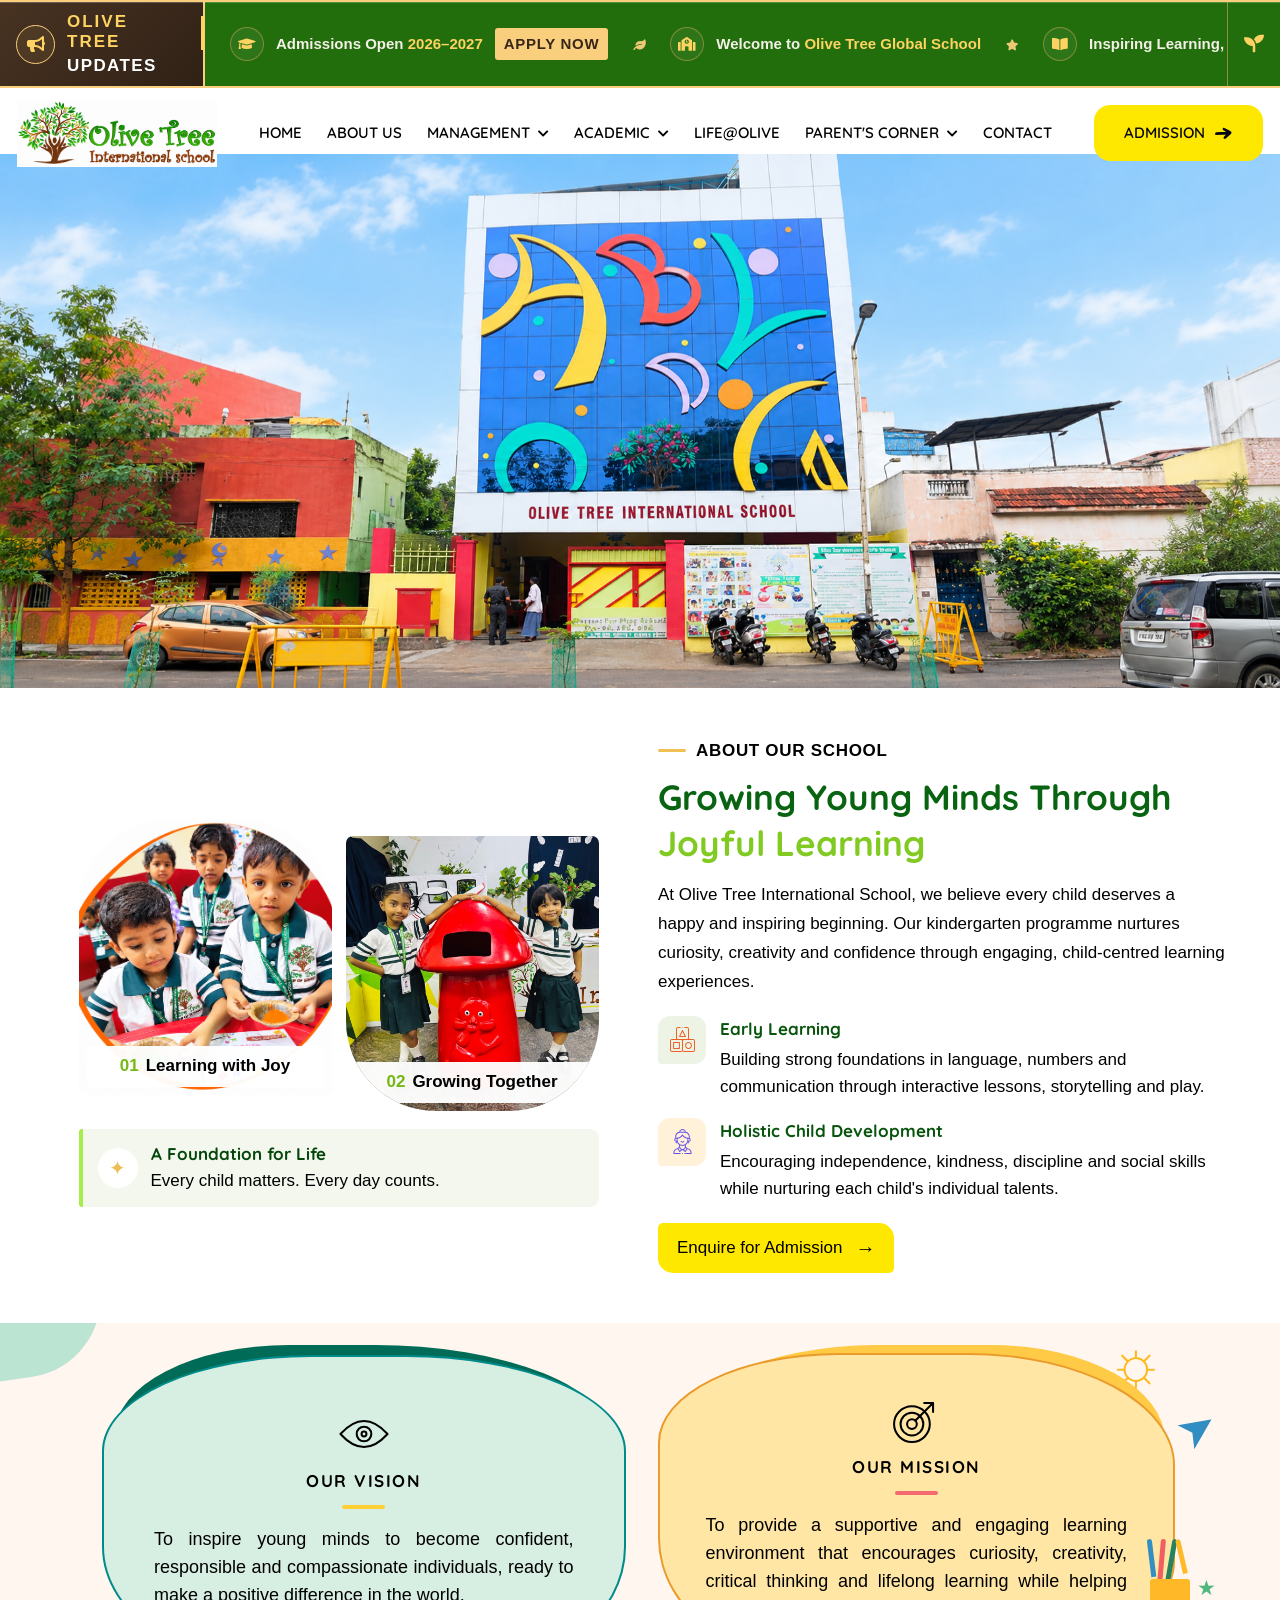
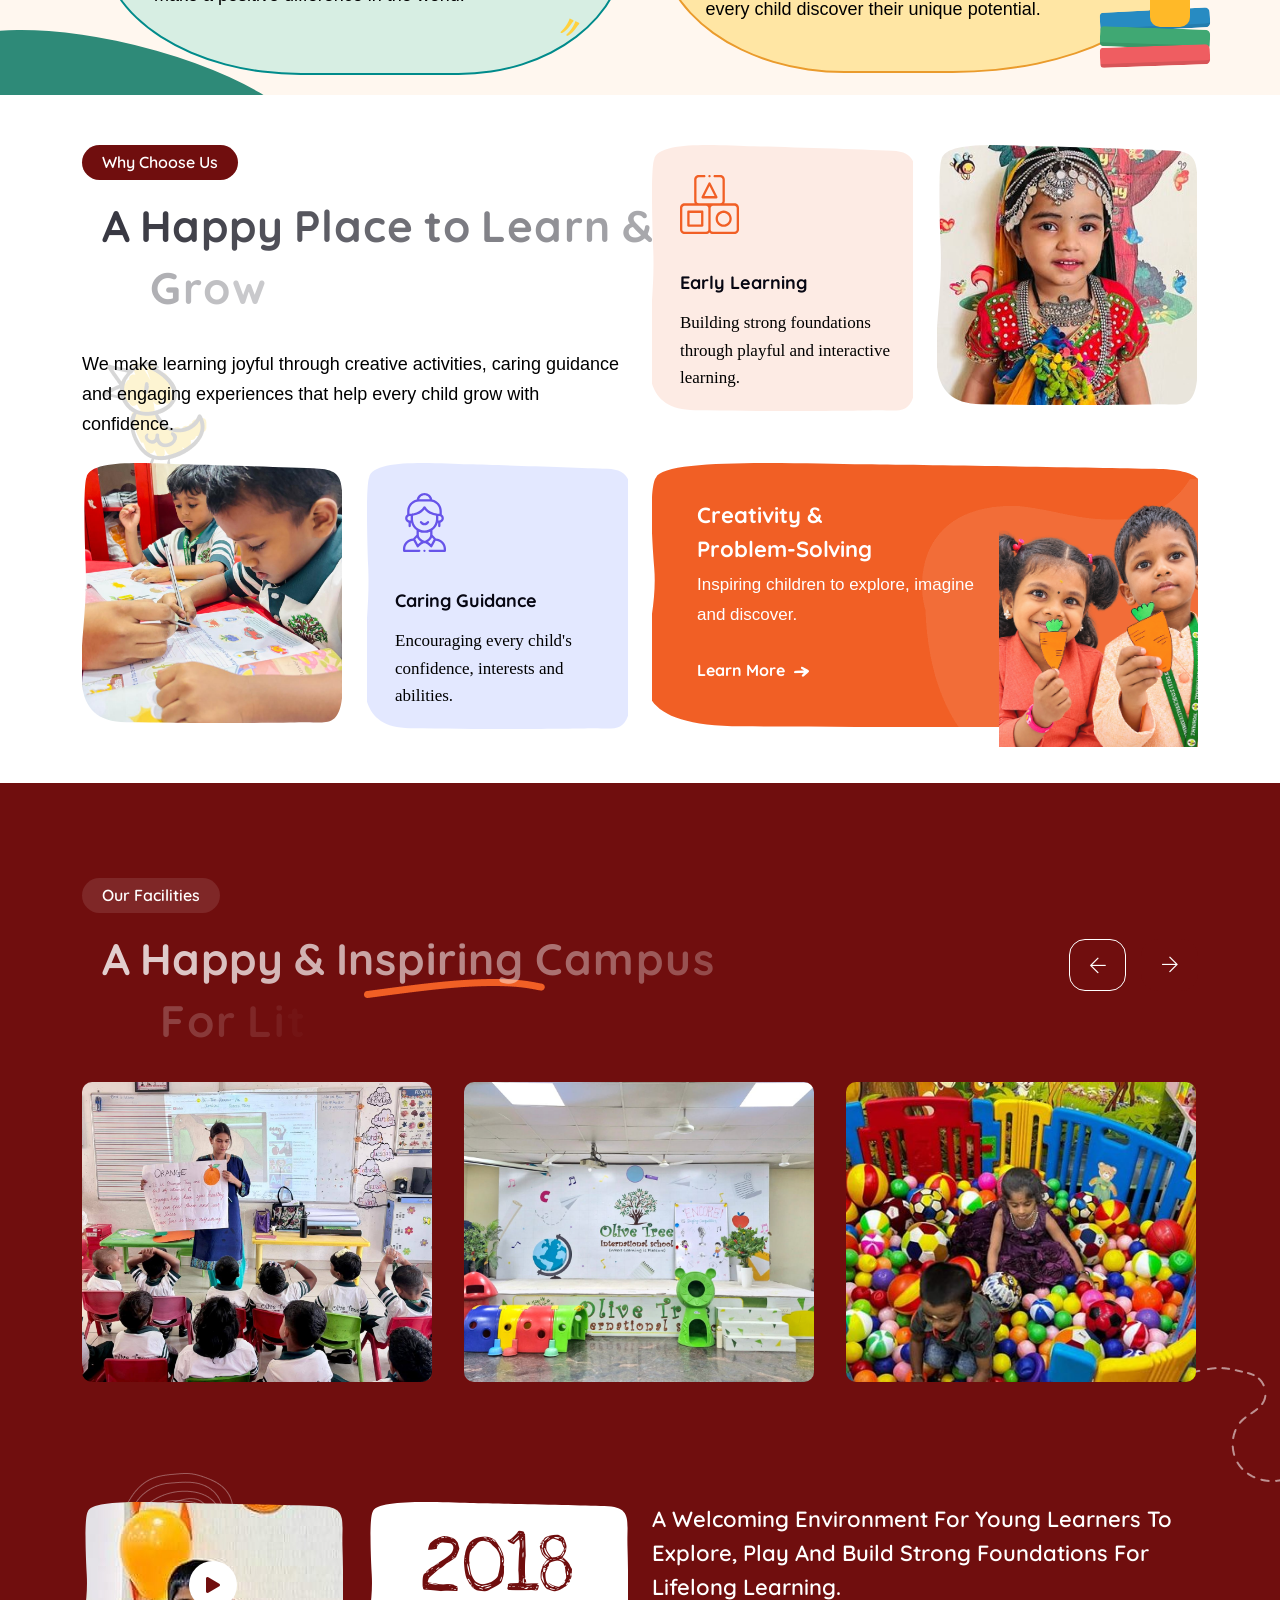
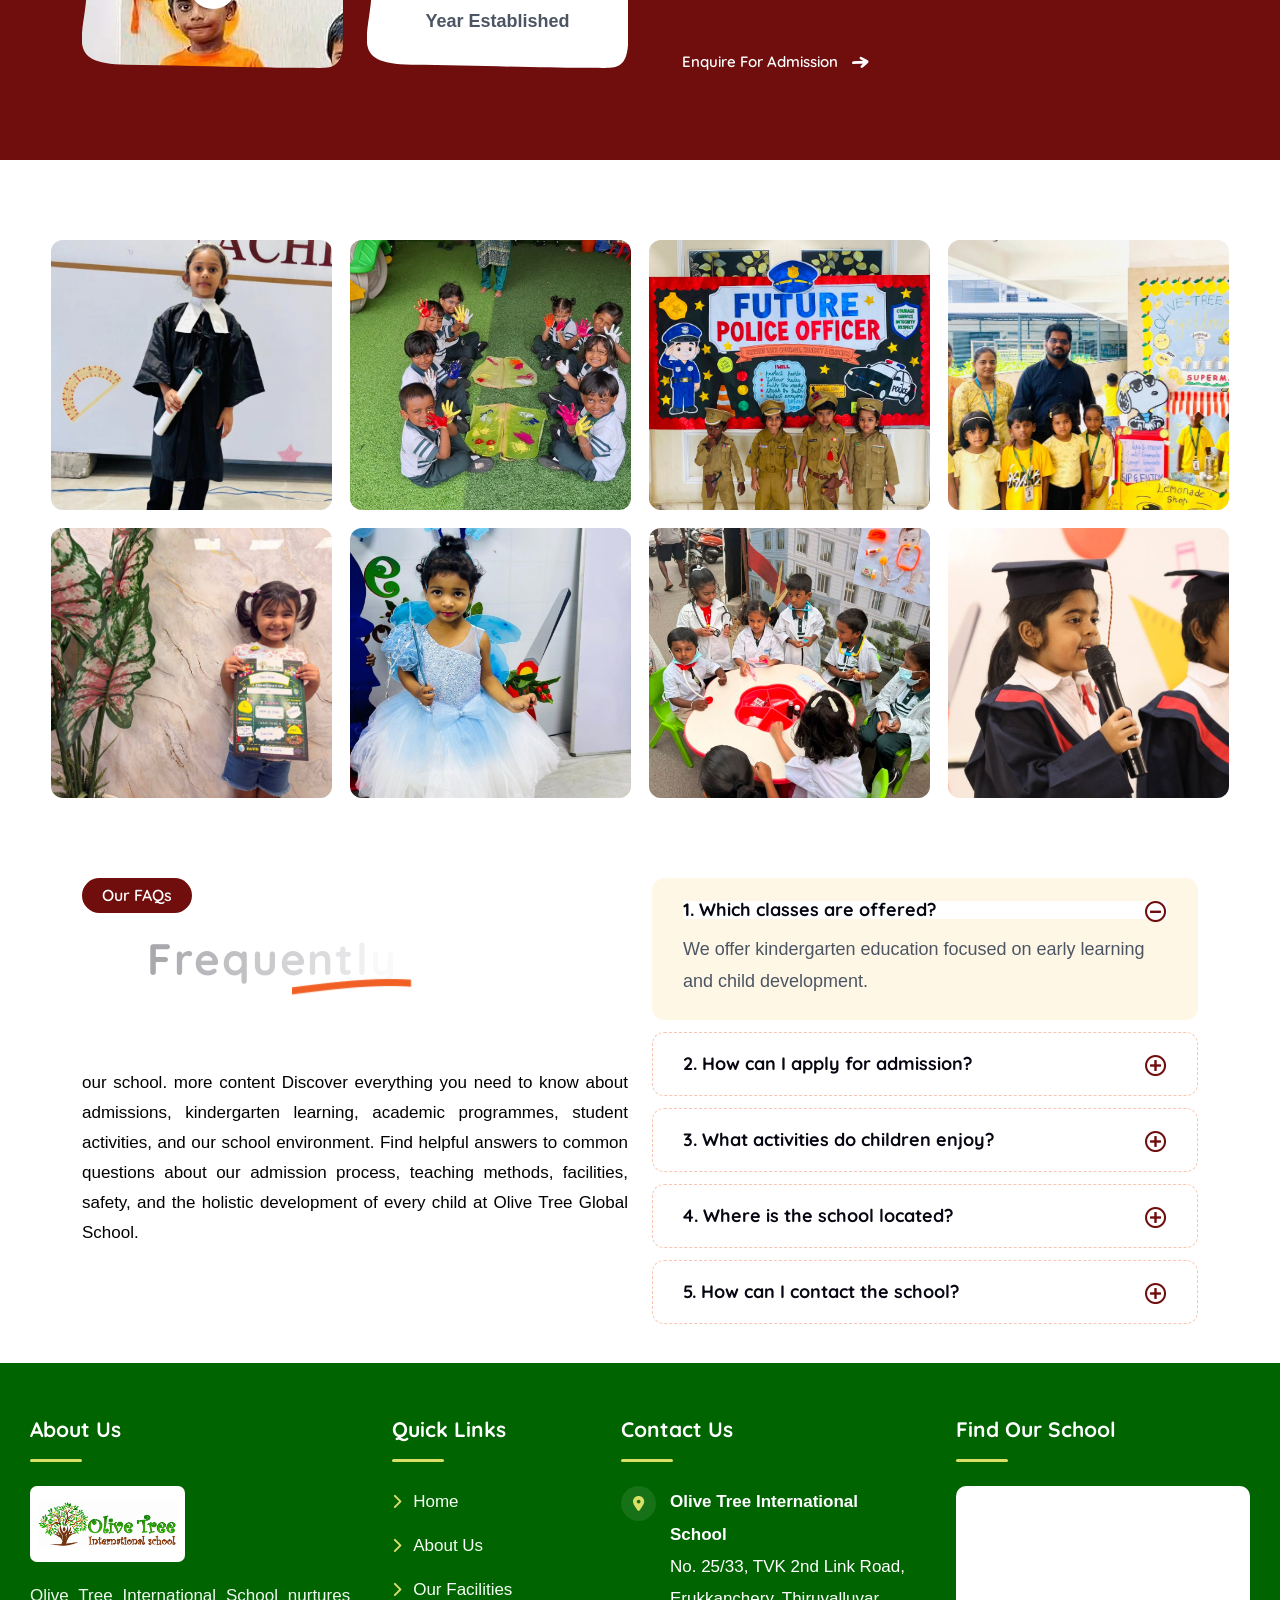
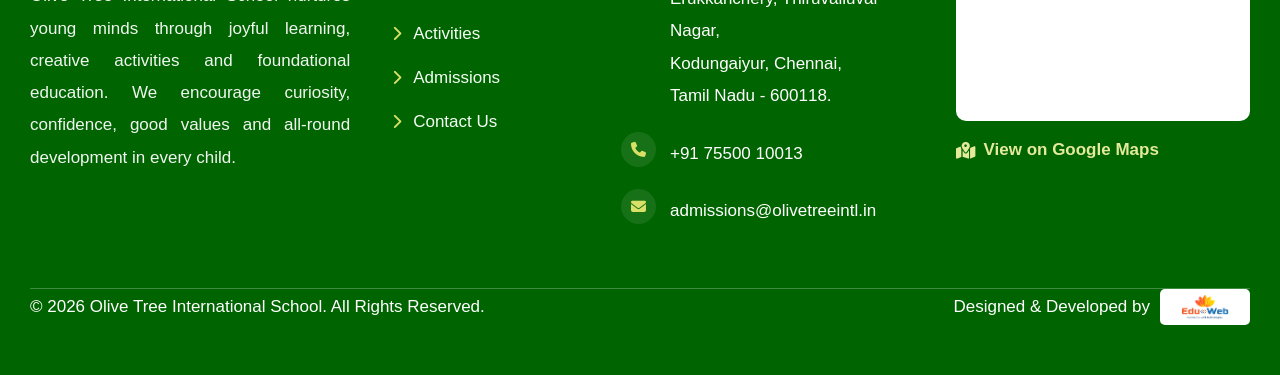
==== commit 78158bbd: "hm" ====
--- a/index.html
+++ b/index.html
@@ -777,7 +777,7 @@
                     </div>
 
                     <p class="mt-3 mt-md-0 wow fadeInUp"
-                       data-wow-delay=".2s">
+                       data-wow-delay=".2s" style="color: black;">
                         We make learning joyful through creative activities,
                         caring guidance and engaging experiences that help
                         every child grow with confidence.
@@ -794,7 +794,7 @@
 
                             <h3>Early Learning</h3>
 
-                            <p>
+                            <p style="color: black;font-size: 17px;">
                                 Building strong foundations through
                                 playful and interactive learning.
                             </p>
@@ -830,7 +830,7 @@
 
                             <h3>Caring Guidance</h3>
 
-                            <p>
+                                <p style="color: black;font-size: 17px;">
                                 Encouraging every child's confidence,
                                 interests and abilities.
                             </p>
@@ -855,7 +855,7 @@
                                 Problem-Solving
                             </h3>
 
-                            <p>
+                                <p style="color: rgb(255, 255, 255);font-size: 17px;">
                                 Inspiring children to explore,
                                 imagine and discover.
                             </p>
@@ -1165,10 +1165,10 @@
                             </h2>
 
                             <p class="mt-3 wow fadeInUp"
-                                data-wow-delay=".5s">
-                                Find answers to common questions about
-                                admissions, kindergarten learning and
-                                our school environment.
+                                data-wow-delay=".5s" style="text-align: justify;font-size: 17px;">
+                               our school. more content
+Discover everything you need to know about admissions, kindergarten learning, academic programmes, student activities, and our school environment. Find helpful answers to common questions about our admission process, teaching methods, facilities,
+ safety, and the holistic development of every child at Olive Tree Global School.
                             </p>
 
                         </div>
--- a/assets/css/main.css
+++ b/assets/css/main.css
@@ -2909,7 +2909,7 @@
 .mean-container .mean-nav ul li a {
   width: 100%;
   padding: 10px 0;
-  color: #385469;
+  color: #000000;
   font-size: 16px;
   line-height: 1.5;
   font-weight: 600;
@@ -10133,12 +10133,13 @@
 }
 @media (max-width: 767px) {
   .choose-us-wrapper-two .section-title {
-    text-align: center;
+    text-align: justify;
   }
 }
 @media (max-width: 767px) {
   .choose-us-wrapper-two p {
-    text-align: center;
+    text-align: justify;
+    font-size: 17px;
   }
 }
 .choose-us-wrapper-two .choose-img-items {
--- a/assets/css/custom.css
+++ b/assets/css/custom.css
@@ -722,10 +722,10 @@
 .ot-footer-credit {
     display: flex;
     align-items: center;
-    justify-content: flex-end;
+    justify-content: center;
     gap: 10px;
     color: #ffffff;
-    font-size: 15px;
+    font-size: 17px;
 }
 
 .ot-footer-credit a {
@@ -781,13 +781,13 @@
     }
 
     .ot-footer-about p {
-        font-size: 15px;
+        font-size: 17px;
         line-height: 1.8;
     }
 
     .ot-contact-item p,
     .ot-contact-item a {
-        font-size: 14px;
+        font-size: 17px;
     }
 
     .ot-map-frame {
@@ -803,7 +803,7 @@
 
     .ot-footer-credit {
         flex-wrap: wrap;
-        justify-content: flex-start;
+        justify-content: center
     }
 }
 /* ===== OLIVE TREE VISION & MISSION ===== */
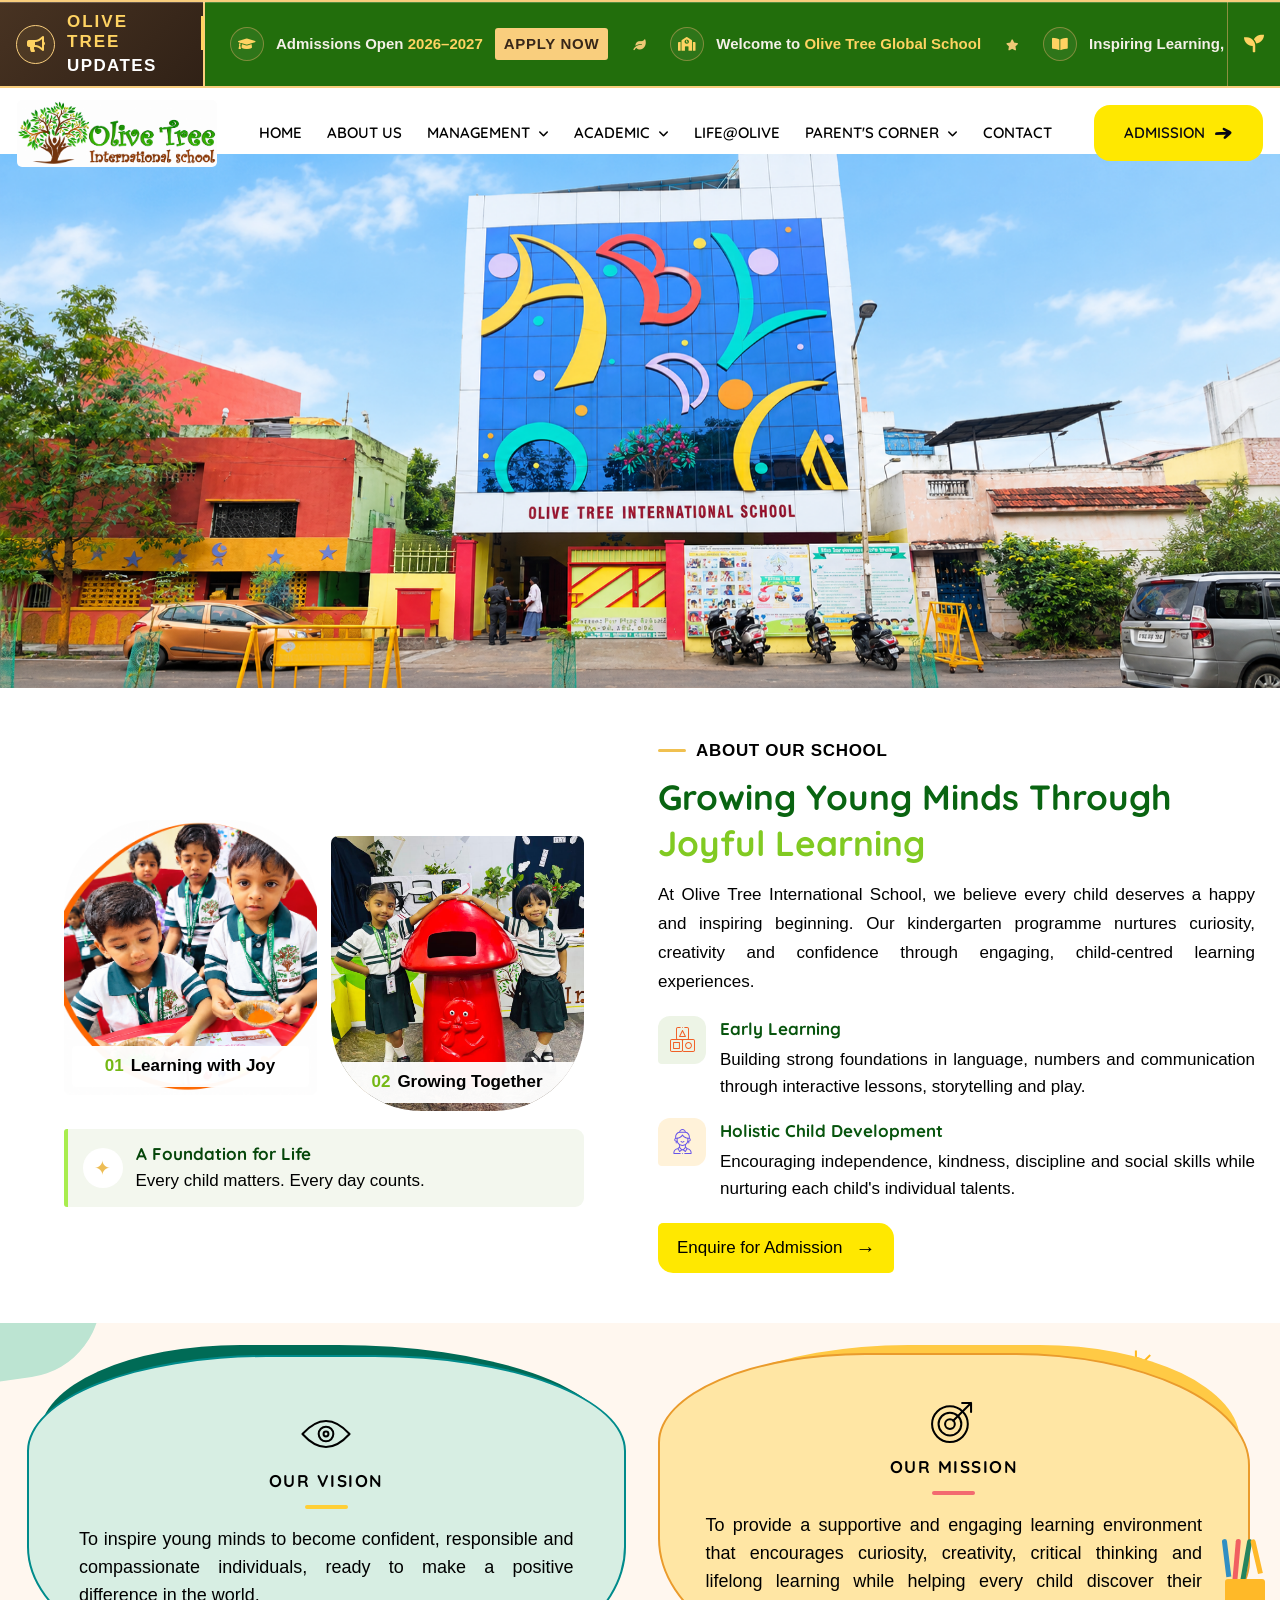
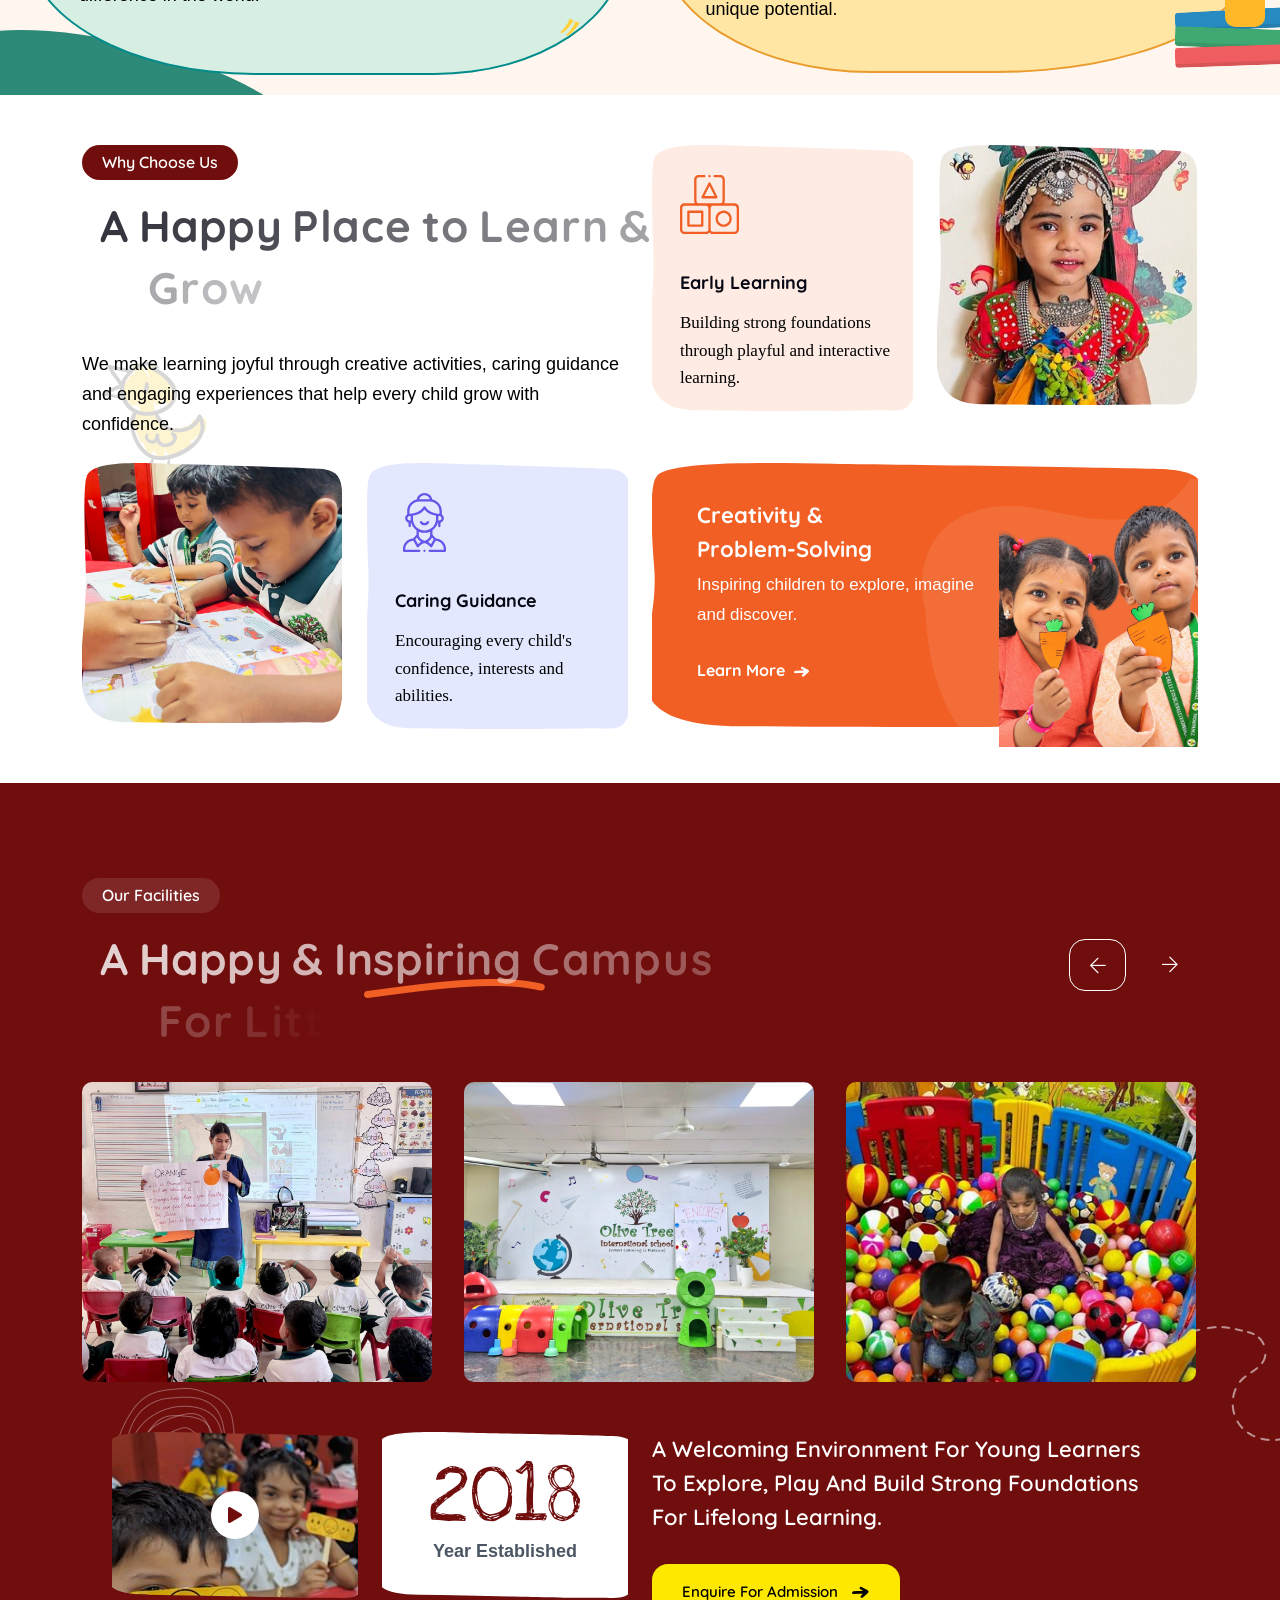
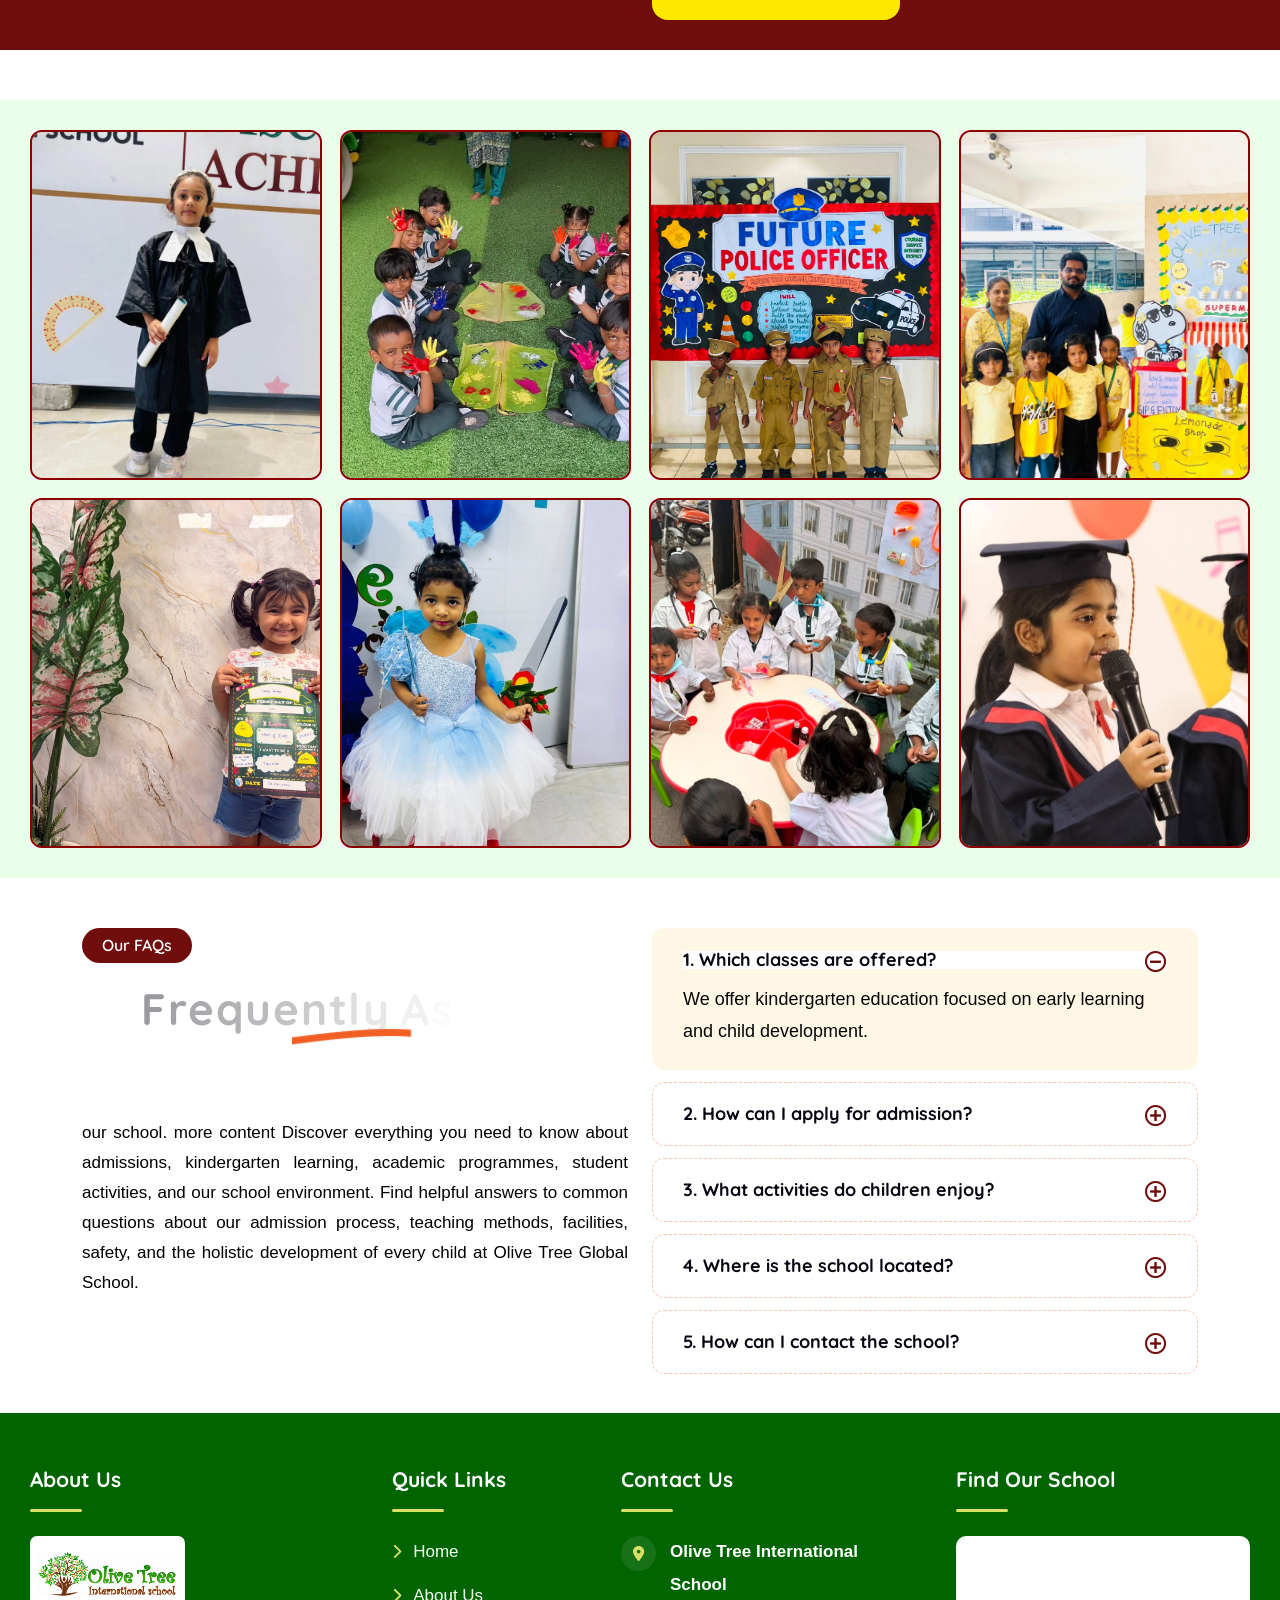
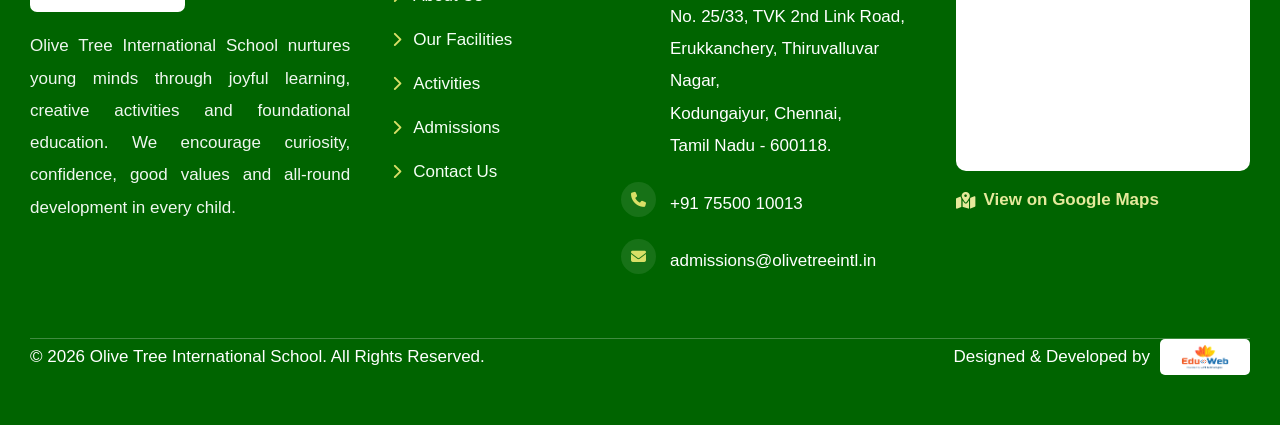
==== commit f601a6ff: "colors" ====
--- a/index.html
+++ b/index.html
@@ -37,6 +37,7 @@
     <!--<< Main.css >>-->
     <link rel="stylesheet" href="assets/css/main.css">
     <link rel="stylesheet" href="assets/css/custom.css">
+        <link rel="stylesheet" href="assets/css/inner.css">
 </head>
 
 <body>
@@ -251,83 +252,80 @@
             <div class="header-main">
                 <div class="header-left">
                     <a href="index.html" class="header-logo">
-                        <img src="assets/images/gallery1/logo.jpeg" alt="img" style="width: 200px;">
+                        <img src="assets/images/gallery1/logo.jpeg" alt="img" 
+                    >
                     </a>
 
 
                 </div>
                 <div class="mean__menu-wrapper">
                     <div class="main-menu">
-                        <nav id="mobile-menu">
-                            <ul>
-                                <li class="has-dropdown menu-thumb">
-                                    <a href="javascript:void(0)">
-                                        HOME
-                                    </a>
-
-                                </li>
-                                <li class="has-dropdown active d-xl-none">
-                                    <a href="javascript:void(0)" class="border-none">
-                                        HOME
-                                    </a>
-
-                                </li>
-                                <li class="has-dropdown">
-                                    <a href="javascript:void(0)">
-                                        ABOUT US </a>
-
-                                </li>
-                                <li>
-                                    <a href="javascript:void(0)">
-                                        MANAGEMENT
-                                        <i class="fas fa-chevron-down"></i>
-                                    </a>
-                                    <ul class="submenu">
-                                        <li><a href="chairman-message.html">Chairman’s Message</a></li>
-                                        <li><a href="ceo.html">CEO's Message</a></li>
-                                        <li><a href="correspondent.html">Correspondent’s Message</a></li>
-                                    </ul>
-                                </li>
-                                <li>
-                                    <a href="javascript:void(0)">
-                                        ACADEMIC
-                                        <i class="fas fa-chevron-down"></i>
-                                    </a>
-                                    <ul class="submenu">
-                                        <li><a href="chairman-message.html">Lower Kindergarten (LKG)</a></li>
-                                        <li><a href="ceo.html">Upper Kindergarten (UKG)</a></li>
-                                        <li><a href="correspondent.html">Teaching Methodology</a></li>
-                                    </ul>
-                                </li>
-                                <li>
-                                    <a href="javascript:void(0)">
-                                        LIFE@OLIVE
-                                    </a>
-                                </li>
-
-                                <li>
-                                    <a href="javascript:void(0)">
-                                        PARENT'S CORNER
-                                        <i class="fas fa-chevron-down"></i>
-
-                                    </a>
-                                    <ul class="submenu">
-                                        <li><a href="chairman-message.html">Parent Guidelines</a></li>
-                                        <li><a href="ceo.html">School Discipline</a></li>
-                                    </ul>
-                                </li>
-                                <li>
-                                    <a href="javascript:void(0)">
-                                        CONTACT
-                                    </a>
-                                </li>
-                            </ul>
-                        </nav>
+   <nav id="mobile-menu" aria-label="Main Navigation">
+    <ul>
+        <li>
+            <a href="index.html">HOME</a>
+        </li>
+
+        <li>
+            <a href="about.html">ABOUT US</a>
+        </li>
+
+        <!-- MANAGEMENT -->
+        <li class="has-dropdown">
+            <a href="javascript:void(0);" aria-expanded="false">
+                MANAGEMENT
+                <i class="fa-solid fa-angle-down menu-arrow"></i>
+            </a>
+
+            <ul class="submenu">
+                <li><a href="chairman-message.html">Chairman's Message</a></li>
+                <li><a href="ceo.html">CEO's Message</a></li>
+                <li><a href="correspondent.html">Correspondent's Message</a></li>
+            </ul>
+        </li>
+
+        <!-- ACADEMIC -->
+        <li class="has-dropdown">
+            <a href="javascript:void(0);" aria-expanded="false">
+                ACADEMIC
+                <i class="fa-solid fa-angle-down menu-arrow"></i>
+            </a>
+
+            <ul class="submenu">
+                <li><a href="lkg.html">Lower Kindergarten (LKG)</a></li>
+                <li><a href="ukg.html">Upper Kindergarten (UKG)</a></li>
+                <li><a href="teaching-methodology.html">Teaching Methodology</a></li>
+            </ul>
+        </li>
+
+        <li>
+            <a href="life-at-olive.html">LIFE@OLIVE</a>
+        </li>
+
+        <!-- PARENT'S CORNER -->
+        <li class="has-dropdown">
+            <a href="javascript:void(0);" aria-expanded="false">
+                PARENT'S CORNER
+                <i class="fa-solid fa-angle-down menu-arrow"></i>
+            </a>
+
+            <ul class="submenu">
+                <li><a href="parent-guidelines.html">Parent Guidelines</a></li>
+                <li><a href="school-discipline.html">School Discipline</a></li>
+            </ul>
+        </li>
+
+        <li>
+            <a href="contact.html">CONTACT</a>
+        </li>
+    </ul>
+</nav>
+
                     </div>
                 </div>
                 <div class="header-right d-flex justify-content-end align-items-center">
 
-                    <a href="contact.html" class="theme-btn">ADMISSION<i class="icon-arrow-icon"></i></a>
+                    <a href="admission.html" class="theme-btn">ADMISSION<i class="icon-arrow-icon"></i></a>
                     <div class="header__hamburger my-auto d-xl-none">
                         <div class="sidebar__toggle">
                             <i class="fal fa-bars"></i>
@@ -355,51 +353,6 @@
     <!-- Sidebar Area Here -->
     <div id="targetElement" class="side_bar slideInRight side_bar_hidden">
         <div class="side_bar_overlay"></div>
-        <div class="cart-title mb-50">
-            <h4>Shopping cart</h4>
-        </div>
-        <div class="cartmini__widget">
-            <div class="cartmini__widget-item">
-                <div class="cartmini__thumb">
-                    <a href="shop-details.html">
-                        <img src="assets/img/shop-cart1.png" alt="img">
-                    </a>
-                </div>
-                <div class="cartmini__content">
-                    <h5><a href="shop-details.html">Baby Bib Pink</a></h5>
-                    <div class="cartmini__price-wrapper">
-                        <span class="cartmini__price">$46.00</span>
-                        <span class="cartmini__quantity">x2</span>
-                    </div>
-                </div>
-                <button class="cartmini__del"><i class="fal fa-times"></i></button>
-            </div>
-            <div class="cartmini__widget-item">
-                <div class="cartmini__thumb">
-                    <a href="shop-details.html">
-                        <img src="assets/img/shop-cart2.png" alt="img">
-                    </a>
-                </div>
-                <div class="cartmini__content">
-                    <h5><a href="shop-details.html">Plastic Roller Mop</a></h5>
-                    <div class="cartmini__price-wrapper">
-                        <span class="cartmini__price">$78.00</span>
-                        <span class="cartmini__quantity">x1</span>
-                    </div>
-                </div>
-                <button class="cartmini__del"><i class="fal fa-times"></i></button>
-            </div>
-            <div class="cartmini__checkout">
-                <div class="cartmini__checkout-title mb-4">
-                    <h4>Subtotal:</h4>
-                    <span>$113.00</span>
-                </div>
-                <div class="cartmini__checkout-btn">
-                    <a href="shop-cart.html" class="theme-btn mb-2 w-100"> view cart</a>
-                    <a href="checkout.html" class="theme-btn w-100 style-2"> checkout</a>
-                </div>
-            </div>
-        </div>
         <button id="closeButton" class="x-mark-icon"><i class="fas fa-times"></i></button>
     </div>
 
@@ -985,7 +938,7 @@
                                     data-wow-delay=".3s">
                                     <div class="classes-video-box">
                                         <div class="classes-image">
-                                            <img src="assets/images/gallery1/62.jpg"
+                                            <img src="assets/images/gallery1/moment.jpg"
                                                 alt="Olive Tree International School campus">
 
                                             <div class="classes-info-wave">
@@ -1057,7 +1010,6 @@
                          alt="School Life and Achievements" loading="lazy">
                     <div class="ot-gallery-overlay">
                         <span>School Life &amp; Achievements</span>
-                        <i class="fas fa-plus"></i>
                     </div>
                 </a>
             </div>
@@ -1068,7 +1020,6 @@
                          alt="Young Achievers" loading="lazy">
                     <div class="ot-gallery-overlay">
                         <span>Young Achievers</span>
-                        <i class="fas fa-plus"></i>
                     </div>
                 </a>
             </div>
@@ -1079,7 +1030,6 @@
                          alt="Dream Big" loading="lazy">
                     <div class="ot-gallery-overlay">
                         <span>Dream Big</span>
-                        <i class="fas fa-plus"></i>
                     </div>
                 </a>
             </div>
@@ -1090,7 +1040,6 @@
                          alt="Creative Learning" loading="lazy">
                     <div class="ot-gallery-overlay">
                         <span>Creative Learning</span>
-                        <i class="fas fa-plus"></i>
                     </div>
                 </a>
             </div>
@@ -1101,7 +1050,6 @@
                          alt="New Beginnings" loading="lazy">
                     <div class="ot-gallery-overlay">
                         <span>New Beginnings</span>
-                        <i class="fas fa-plus"></i>
                     </div>
                 </a>
             </div>
@@ -1112,7 +1060,6 @@
                          alt="Student Moments" loading="lazy">
                     <div class="ot-gallery-overlay">
                         <span>Student Moments</span>
-                        <i class="fas fa-plus"></i>
                     </div>
                 </a>
             </div>
@@ -1123,7 +1070,6 @@
                          alt="Learning by Doing" loading="lazy">
                     <div class="ot-gallery-overlay">
                         <span>Learning by Doing</span>
-                        <i class="fas fa-plus"></i>
                     </div>
                 </a>
             </div>
@@ -1134,7 +1080,6 @@
                          alt="Explore and Discover" loading="lazy">
                     <div class="ot-gallery-overlay">
                         <span>Graduation</span>
-                        <i class="fas fa-plus"></i>
                     </div>
                 </a>
             </div>
@@ -1437,6 +1382,5 @@
     <script src="assets/js/main.js"></script>
 </body>
 
-<!-- Mirrored from modinathemes.com/kidza-html/index-2.html by HTTrack Website Copier/3.x [XR&CO'2014], Tue, 08 Sep 2026 10:03:18 GMT -->
 
 </html>
--- a/assets/css/main.css
+++ b/assets/css/main.css
@@ -32,11 +32,11 @@
   z-index: 1;
   overflow: hidden;
   border-radius: 16px;
-  background-color: var(--theme-color-2);
+  background-color: #FFE800;
   font-family: "Quicksand", sans-serif;
   text-transform: capitalize;
   padding: 0 30px;
-  color: var(--white);
+  color: black;
   display: inline-block;
   height: 56px;
   line-height: 56px;
@@ -1983,10 +1983,11 @@
   color: var(--theme-color-2) !important;
 }
 .header-2 .header-main .main-menu ul li .submenu {
-  color: #385469;
+  color: #000000;
+  background: #ceff9a;
 }
 .header-2 .header-main .main-menu ul li .submenu li a {
-  color: #385469;
+  color: #000000;
 }
 .header-2 .header-main .main-menu ul li .submenu li a:hover {
   color: var(--theme-color-2) !important;
@@ -8690,7 +8691,7 @@
 }
 
 .classes-info-wrapper {
-  padding: 100px 0 70px;
+  padding: 30px;
 }
 @media (max-width: 991px) {
   .classes-info-wrapper {
@@ -9937,17 +9938,17 @@
   line-height: 175%;
   font-size: 18px;
   font-weight: 400;
-  color: #4B5563;
+  color: #050505;
   max-width: 605px;
 }
 @media (max-width: 1199px) {
   .faq-wrapper .accordion-box .block .acc-content .content .text {
-    font-size: 14px;
+    font-size: 16px;
   }
 }
 @media (max-width: 470px) {
   .faq-wrapper .accordion-box .block .acc-content .content .text {
-    font-size: 13px;
+    font-size: 16px;
   }
 }
 .faq-wrapper .accordion.block.active-block {
--- a/assets/css/custom.css
+++ b/assets/css/custom.css
@@ -2,6 +2,65 @@
 body {
     max-width: 100%;
     overflow-x: clip;
+}
+
+
+
+/* HEADER LOGO LINK */
+.header-logo {
+    display: inline-flex;
+    align-items: center;
+    text-decoration: none;
+    max-width: 100%;
+}
+
+/* LOGO IMAGE */
+.header-logo img {
+    display: block;
+    width: 200px;
+    max-width: 100%;
+    height: auto;
+    object-fit: contain;
+    border-radius: 5px;
+}
+
+/* TABLET VIEW */
+@media (max-width: 991px) {
+    .header-logo img {
+        width: 175px;
+    }
+}
+
+/* MOBILE VIEW */
+@media (max-width: 768px) {
+    .header-left {
+        max-width: 65%;
+        min-width: 0;
+    }
+
+    .header-logo {
+        max-width: 100%;
+    }
+
+    .header-logo img {
+        width: 155px;
+        max-width: 100%;
+        height: auto;
+    }
+}
+
+/* SMALL MOBILE VIEW */
+@media (max-width: 468px) {
+    .header-logo img {
+        width: 165px;
+    }
+}
+
+/* EXTRA SMALL MOBILE VIEW */
+@media (max-width: 350px) {
+    .header-logo img {
+        width: 115px;
+    }
 }
 /* ==========================================
    OLIVE TREE GLOBAL SCHOOL
@@ -826,7 +885,7 @@
 }
 
 .olive-vm-container {
-    max-width: 1050px;
+    max-width: 1200px;
     margin: 0 auto;
     position: relative;
     z-index: 2;
@@ -1488,12 +1547,12 @@
 
 .ot-gallery-section {
     width: 100%;
-    padding: 30px 0;
-    background: #ffffff;
+    padding:30px;
+    background: #e9ffe8;    
 }
 
 .ot-gallery-container {
-    width: 92%;
+    width: 100%;
     max-width: 1250px;
     margin: 0 auto;
 }
@@ -1507,9 +1566,8 @@
 .ot-gallery-item {
     position: relative;
     width: 100%;
-    height: 270px;
+    height:350px;
     overflow: hidden;
-    border-radius: 12px;
     background: #eef2f5;
 }
 
@@ -1529,6 +1587,8 @@
     object-fit: cover;
     object-position: center;
     transition: transform 0.45s ease;
+    border:2px solid darkred;
+    border-radius: 12px;
 }
 
 /* Image hover effect */
@@ -1604,7 +1664,7 @@
 
 @media (max-width: 576px) {
     .ot-gallery-section {
-        padding: 20px 0;
+        padding: 20px;
     }
 
     .ot-gallery-container {
@@ -1662,7 +1722,7 @@
 
 .ot-equal-about .container {
     width: 100%;
-    max-width: 1200px;
+    max-width: 1400px;
     margin: 0 auto;
     padding: 0 15px;
     box-sizing: border-box;
@@ -1850,6 +1910,7 @@
     font-size: 17px;
     font-weight: 400;
     line-height: 1.7;
+    text-align: justify;
 }
 
 /* ==========================================
@@ -1905,6 +1966,7 @@
     color: #000000;
     font-size: 17px;
     font-weight: 400;
+    text-align: justify;
     line-height: 1.6;
 }
 
--- a/assets/css/inner.css
+++ b/assets/css/inner.css
@@ -0,0 +1,7859 @@
+
+/* ==========================================
+   OLIVE TREE BREADCRUMB WITH BACKGROUND IMAGE
+========================================== */
+
+.ot-breadcrumb {
+    position: relative;
+    width: 100%;
+    padding: 120px 20px;
+    background:
+        linear-gradient(
+            90deg,
+            rgba(15, 52, 29, 0.705),
+            rgba(69, 47, 28, 0.575)
+        ),
+        url("../images/management/banner1.png");
+
+    background-size: cover;
+    background-position: center;
+    background-repeat: no-repeat;
+    text-align: center;
+    overflow: hidden;
+    margin-top:5%;
+}
+
+/* Remove previous decorative circles */
+.ot-breadcrumb::before,
+.ot-breadcrumb::after {
+    display: none;
+}
+
+.ot-breadcrumb-container {
+    position: relative;
+    z-index: 1;
+    max-width: 1200px;
+    margin: 0 auto;
+}
+
+.ot-breadcrumb-label {
+    display: block;
+    margin-bottom: 12px;
+    color: #e8c89c;
+    font-size: 12px;
+    font-weight: 700;
+    letter-spacing: 2px;
+}
+
+.ot-breadcrumb h1 {
+    margin: 0;
+    color: #ffffff;
+    font-size: 46px;
+    font-weight: 700;
+    line-height: 1.3;
+}
+
+.ot-breadcrumb-line {
+    width: 65px;
+    height: 3px;
+    margin: 20px auto;
+    background: #d4a66b;
+}
+
+.ot-breadcrumb-links {
+    display: flex;
+    align-items: center;
+    justify-content: center;
+    flex-wrap: wrap;
+    gap: 12px;
+    padding: 0;
+    margin: 0;
+    list-style: none;
+}
+
+.ot-breadcrumb-links li {
+    color: #f0d4ae;
+    font-size: 15px;
+    font-weight: 600;
+}
+
+.ot-breadcrumb-links a {
+    display: inline-flex;
+    align-items: center;
+    gap: 8px;
+    color: #ffffff;
+    text-decoration: none;
+    transition: color 0.3s ease;
+}
+
+.ot-breadcrumb-links a:hover {
+    color: #e8c89c;
+}
+
+.ot-breadcrumb-separator i {
+    color: #d4a66b;
+    font-size: 11px;
+}
+
+/* TABLET */
+@media (max-width: 991px) {
+    .ot-breadcrumb {
+        padding: 80px 20px;
+    }
+
+    .ot-breadcrumb h1 {
+        font-size: 38px;
+    }
+}
+
+/* MOBILE */
+@media (max-width: 768px) {
+    .ot-breadcrumb {
+        padding: 65px 15px;
+        background-position: center;
+    }
+
+    .ot-breadcrumb h1 {
+        font-size: 30px;
+    }
+
+    .ot-breadcrumb-label {
+        font-size: 10px;
+        letter-spacing: 1px;
+    }
+
+    .ot-breadcrumb-links li {
+        font-size: 13px;
+    }
+}
+
+/* SMALL MOBILE */
+@media (max-width: 468px) {
+    .ot-breadcrumb {
+        padding: 55px 12px;
+    }
+
+    .ot-breadcrumb h1 {
+        font-size: 20px;
+        margin-top:12%;
+    }
+
+    .ot-breadcrumb-line {
+        margin: 15px auto;
+    }
+}
+
+@media (max-width: 350px) {
+    .ot-breadcrumb h1 {
+        font-size: 23px;
+    }
+}
+
+/* =====================================================
+   OLIVE TREE INTERNATIONAL KINDERGARTEN SCHOOL
+   ABOUT US PAGE
+   COLORS: GREEN, EARTHY BROWN, GOLD, PASTEL
+   SECTIONS: INTRO, PHILOSOPHY, MILESTONES, GALLERY
+===================================================== */
+
+/* =====================================================
+   GLOBAL STYLES
+===================================================== */
+
+.oti-about,
+.oti-about * {
+    box-sizing: border-box;
+  
+}
+
+.oti-about {
+    width: 100%;
+    overflow: hidden;
+    background: #ffffff;
+    color: #242424;
+
+}
+
+.oti-about img {
+    display: block;
+    width: 100%;
+    max-width: 100%;
+}
+
+.oti-about a {
+    text-decoration: none;
+}
+
+.oti-about p {
+    margin-top: 0;
+    margin-bottom: 16px;
+    color: #242424;
+    font-size: 18px;
+    line-height: 1.85;
+    text-align: justify;
+    overflow-wrap: break-word;
+}
+
+.oti-container {
+    width: 100%;
+    max-width: 1200px;
+    margin: 0 auto;
+}
+
+/* =====================================================
+   COMMON SECTION HEADINGS
+===================================================== */
+
+.oti-eyebrow {
+    display: inline-flex;
+    align-items: center;
+    justify-content: center;
+    flex-wrap: wrap;
+    gap: 9px;
+    color: #a66d3c;
+    font-size: 18px;
+    font-weight: 750;
+    letter-spacing: 1.5px;
+    line-height: 1.7;
+    text-transform: uppercase;
+}
+
+.oti-section-heading {
+    width: 100%;
+    max-width: 780px;
+    margin: 0 auto 48px;
+    text-align: center;
+}
+
+.oti-section-heading h2,
+.oti-intro-content h2 {
+    margin: 14px 0 20px;
+    color: #245331;
+    font-size: 43px;
+    font-weight: 750;
+    line-height: 1.25;
+}
+
+.oti-section-heading h2 span,
+.oti-intro-content h2 span {
+    color: #ae7545;
+}
+
+.oti-section-heading p {
+    max-width: 740px;
+    margin: 0 auto;
+    color: #333333;
+    font-size: 17px;
+    line-height: 1.85;
+    text-align: justify;
+}
+
+.oti-mini-line {
+    width: 65px;
+    height: 4px;
+    margin: 20px 0 25px;
+    border-radius: 5px;
+    background: #e9b65f;
+}
+
+/* =====================================================
+   ABOUT INTRODUCTION
+===================================================== */
+
+.oti-intro {
+    position: relative;
+    padding: 100px 0;
+    background:
+        radial-gradient(
+            circle at 5% 15%,
+            rgba(220, 238, 209, 0.7),
+            transparent 30%
+        ),
+        radial-gradient(
+            circle at 95% 90%,
+            rgba(255, 223, 190, 0.55),
+            transparent 30%
+        ),
+        #ffffff;
+}
+
+.oti-intro-grid {
+    display: grid;
+    grid-template-columns: minmax(0, 0.95fr) minmax(0, 1.05fr);
+    align-items: center;
+    gap: 65px;
+}
+
+/* Main photo area */
+
+.oti-photo-area {
+    position: relative;
+    width: 100%;
+    min-width: 0;
+    min-height: 535px;
+    padding: 0 35px 45px 0;
+}
+
+.oti-photo-main {
+    width: 90%;
+    height: 475px;
+    overflow: hidden;
+    border: 7px solid #e6efdd;
+    border-radius: 90px 18px 90px 18px;
+    background: #e5efdf;
+}
+
+.oti-photo-main img {
+    width: 100%;
+    height: 100%;
+    object-fit: cover;
+    object-position: center;
+    transition: transform 0.65s ease;
+}
+
+.oti-photo-main:hover img {
+    transform: scale(1.06);
+}
+
+/* Secondary photo */
+
+.oti-photo-small {
+    position: absolute;
+    right: 0;
+    bottom: 5px;
+    width: 47%;
+    height: 215px;
+    padding: 7px;
+    overflow: hidden;
+    border: 1px solid #eee7da;
+    border-radius: 20px;
+    background: #ffffff;
+}
+
+.oti-photo-small img {
+    width: 100%;
+    height: 100%;
+    border-radius: 14px;
+    object-fit: cover;
+    object-position: center;
+}
+
+/* Establishment badge */
+
+.oti-year-stamp {
+    position: absolute;
+    top: 30px;
+    right: 0;
+    display: flex;
+    flex-direction: column;
+    align-items: center;
+    justify-content: center;
+    width: 125px;
+    height: 125px;
+    border: 6px solid #ffffff;
+    border-radius: 50%;
+    background: #f5c764;
+    color: #245331;
+    text-align: center;
+    animation: oti-float 5s ease-in-out infinite;
+}
+
+.oti-year-stamp strong {
+    font-size: 30px;
+    font-weight: 800;
+    line-height: 1.2;
+}
+
+.oti-year-stamp span {
+    max-width: 90px;
+    margin-top: 4px;
+    font-size: 11px;
+    font-weight: 700;
+    line-height: 1.4;
+}
+
+/* Decorative shapes */
+
+.oti-deco {
+    position: absolute;
+    z-index: 1;
+    pointer-events: none;
+    animation: oti-float 5s ease-in-out infinite;
+}
+
+.oti-deco-one {
+    top: -22px;
+    left: -12px;
+    color: #e9b752;
+    font-size: 38px;
+}
+
+.oti-deco-two {
+    bottom: 8px;
+    left: 25px;
+    color: #d98e91;
+    font-size: 34px;
+    animation-delay: 1s;
+}
+
+/* About content */
+
+.oti-intro-content {
+    min-width: 0;
+}
+
+.oti-intro-content h2 {
+    margin: 14px 0 18px;
+}
+
+.oti-intro-content p {
+    margin-bottom: 17px;
+    font-size: 17px;
+    line-height: 1.9;
+    text-align: justify;
+}
+
+/* Intro highlights */
+
+.oti-intro-highlights {
+    display: grid;
+    grid-template-columns: repeat(2, minmax(0, 1fr));
+    gap: 13px;
+    margin: 25px 0 30px;
+}
+
+.oti-intro-highlights div {
+    display: flex;
+    align-items: center;
+    gap: 10px;
+    min-width: 0;
+    padding: 11px 12px;
+    border-radius: 10px;
+    background: #edf5e9;
+    color: #245331;
+    font-size: 18px;
+    font-weight: 650;
+    line-height: 1.5;
+}
+
+.oti-intro-highlights div:nth-child(2) {
+    background: #fff0dc;
+    color: #8c5a30;
+}
+
+.oti-intro-highlights div:nth-child(3) {
+    background: #fce9e8;
+    color: #a6545a;
+}
+
+.oti-intro-highlights div:nth-child(4) {
+    background: #e9f0fc;
+    color: #466d9d;
+}
+
+.oti-intro-highlights i {
+    display: grid;
+    place-items: center;
+    flex-shrink: 0;
+    width: 36px;
+    height: 36px;
+    border-radius: 50%;
+    background: #ffffff;
+    font-size: 22px;
+}
+
+/* Intro button */
+
+.oti-btn {
+    display: inline-flex;
+    align-items: center;
+    justify-content: center;
+    gap: 12px;
+    padding: 15px 25px;
+    border: 1px solid #245331;
+    border-radius: 8px;
+    background: #245331;
+    color: #ffffff;
+    font-size: 15px;
+    font-weight: 700;
+    transition:
+        background 0.3s ease,
+        border-color 0.3s ease,
+        transform 0.3s ease;
+}
+
+.oti-btn:hover {
+    transform: translateY(-3px);
+    border-color: #98633b;
+    background: #98633b;
+    color: #ffffff;
+}
+
+/* =====================================================
+   EDUCATIONAL PHILOSOPHY
+===================================================== */
+
+.oti-philosophy {
+    position: relative;
+    padding: 95px 0;
+    background: linear-gradient(
+        135deg,
+        #f5f9f1 0%,
+        #fff8ec 55%,
+        #fdf0ed 100%
+    );
+}
+
+.oti-values-grid {
+    display: grid;
+    grid-template-columns: repeat(4, minmax(0, 1fr));
+    gap: 22px;
+}
+
+/* Colorful cards */
+
+.oti-value-card {
+    position: relative;
+    min-width: 0;
+    padding: 35px 24px;
+    overflow: hidden;
+    border: 1px solid rgba(36, 83, 49, 0.08);
+    border-radius: 20px;
+    transition:
+        transform 0.35s ease,
+        border-color 0.35s ease;
+}
+
+.oti-value-card:nth-child(1) {
+    background: #acffa1;
+}
+
+.oti-value-card:nth-child(2) {
+    background: #ffe2b1;
+}
+
+.oti-value-card:nth-child(3) {
+    background: #ffb9c5;
+}
+
+.oti-value-card:nth-child(4) {
+    background: #b5d9ff;
+}
+
+.oti-value-card:hover {
+    transform: translateY(-8px);
+    border-color: rgba(36, 83, 49, 0.22);
+}
+
+/* Card icons */
+
+.oti-value-icon {
+    display: grid;
+    place-items: center;
+    width: 78px;
+    height: 78px;
+    margin: 0 auto 22px;
+    border: 1px solid rgba(36, 83, 49, 0.06);
+    border-radius: 24px;
+    background: #ffffff;
+    color: #245331;
+    font-size: 30px;
+    transition: transform 0.35s ease;
+}
+
+.oti-value-card:nth-child(2) .oti-value-icon {
+    color: #bc7435;
+}
+
+.oti-value-card:nth-child(3) .oti-value-icon {
+    color: #bd6272;
+}
+
+.oti-value-card:nth-child(4) .oti-value-icon {
+    color: #4979ad;
+}
+
+.oti-value-card:hover .oti-value-icon {
+    transform: rotate(-7deg) scale(1.07);
+}
+
+/* Card content */
+
+.oti-value-card h3 {
+    margin: 0 0 14px;
+    color: #245331;
+    font-size: 20px;
+    font-weight: 750;
+    line-height: 1.45;
+    text-align: center;
+}
+
+.oti-value-card p {
+    margin: 0;
+    color: #262626;
+    font-size: 17px;
+    line-height: 1.8;
+    text-align: justify;
+}
+
+/* =====================================================
+   MILESTONE TIMELINE
+===================================================== */
+
+.oti-milestones {
+    position: relative;
+    padding: 100px 0;
+    background:
+        radial-gradient(
+            circle at top right,
+            #fff2df,
+            transparent 38%
+        ),
+        #ffffff;
+}
+
+.oti-timeline {
+    position: relative;
+    width: 100%;
+    max-width: 1000px;
+    margin: 0 auto;
+}
+
+/* Timeline central line */
+
+.oti-timeline::before {
+    position: absolute;
+    top: 0;
+    bottom: 0;
+    left: 50%;
+    width: 4px;
+    border-radius: 5px;
+    background: linear-gradient(
+        to bottom,
+        #43874d,
+        #e7bd7a,
+        #cf8891,
+        #608ac3
+    );
+    content: "";
+    transform: translateX(-50%);
+}
+
+/* Timeline row */
+
+.oti-timeline-item {
+    position: relative;
+    display: grid;
+    grid-template-columns: minmax(0, 1fr) minmax(0, 1fr);
+    align-items: center;
+    gap: 70px;
+    margin-bottom: 40px;
+}
+
+.oti-timeline-item:last-child {
+    margin-bottom: 0;
+}
+
+/* Timeline year */
+
+.oti-timeline-year {
+    grid-column: 1;
+    grid-row: 1;
+    color: #a36b3e;
+    font-size: 36px;
+    font-weight: 800;
+    line-height: 1.3;
+    text-align: right;
+}
+
+.oti-timeline-item:nth-child(even) .oti-timeline-year {
+    grid-column: 2;
+    text-align: left;
+}
+
+/* Timeline dots */
+
+.oti-timeline-dot {
+    position: absolute;
+    top: 50%;
+    left: 50%;
+    z-index: 2;
+    width: 21px;
+    height: 21px;
+    border: 5px solid #e2f0dc;
+    border-radius: 50%;
+    background: #39834a;
+    transform: translate(-50%, -50%);
+}
+
+/* Timeline content cards */
+
+.oti-timeline-content {
+    grid-column: 2;
+    grid-row: 1;
+    min-width: 0;
+    padding: 30px;
+    border-left: 5px solid #43864c;
+    border-radius: 18px;
+    background: #eaf5e7;
+    transition: transform 0.3s ease;
+}
+
+.oti-timeline-item:nth-child(2) .oti-timeline-content {
+    border-left-color: #c28a4d;
+    background: #fff1dc;
+}
+
+.oti-timeline-item:nth-child(3) .oti-timeline-content {
+    border-left-color: #cc8191;
+    background: #fce8eb;
+}
+
+.oti-timeline-item:nth-child(4) .oti-timeline-content {
+    border-left-color: #608ac3;
+    background: #e6f0fc;
+}
+
+.oti-timeline-item:nth-child(even) .oti-timeline-content {
+    grid-column: 1;
+}
+
+.oti-timeline-content:hover {
+    transform: translateY(-5px);
+}
+
+/* Timeline icons */
+
+.oti-timeline-icon {
+    display: grid;
+    place-items: center;
+    width: 50px;
+    height: 50px;
+    margin-bottom: 16px;
+    border-radius: 14px;
+    background: #ffffff;
+    color: #397c49;
+    font-size: 22px;
+}
+
+.oti-timeline-item:nth-child(2) .oti-timeline-icon {
+    color: #a66d36;
+}
+
+.oti-timeline-item:nth-child(3) .oti-timeline-icon {
+    color: #bd6375;
+}
+
+.oti-timeline-item:nth-child(4) .oti-timeline-icon {
+    color: #527eb6;
+}
+
+/* Timeline text */
+
+.oti-timeline-content h3 {
+    margin: 0 0 12px;
+    color: #245331;
+    font-size: 21px;
+    font-weight: 750;
+    line-height: 1.45;
+}
+
+.oti-timeline-content p {
+    margin: 0;
+    color: #252525;
+    font-size: 17px;
+    line-height: 1.85;
+    text-align: justify;
+}
+
+/* =====================================================
+   LEARNING ENVIRONMENT GALLERY
+===================================================== */
+
+.oti-environment {
+    padding: 95px 0;
+    background: linear-gradient(
+        135deg,
+        #edf6e9 0%,
+        #fff6e8 50%,
+        #fceff0 100%
+    );
+}
+
+.oti-gallery-grid {
+    display: grid;
+    grid-template-columns: 1.15fr 1fr 1fr;
+    gap: 22px;
+}
+
+/* Gallery image card */
+
+.oti-gallery-item {
+    position: relative;
+    min-width: 0;
+    height: 350px;
+    overflow: hidden;
+    border: 5px solid #ffffff;
+    border-radius: 22px;
+    background: #dfe9d9;
+    isolation: isolate;
+}
+
+.oti-gallery-item img {
+    position: absolute;
+    inset: 0;
+    width: 100%;
+    height: 100%;
+    object-fit: cover;
+    object-position: center;
+    transition: transform 0.65s ease;
+}
+
+.oti-gallery-item:hover img {
+    transform: scale(1.08);
+}
+
+/* Image captions */
+
+.oti-gallery-caption {
+    position: absolute;
+    right: 0;
+    bottom: 0;
+    left: 0;
+    z-index: 1;
+    padding: 50px 22px 22px;
+    background: linear-gradient(
+        to bottom,
+        transparent,
+        rgba(20, 53, 31, 0.92)
+    );
+}
+
+.oti-gallery-caption i {
+    display: inline-block;
+    margin-bottom: 10px;
+    color: #f7cc78;
+    font-size: 23px;
+}
+
+.oti-gallery-caption h3 {
+    margin: 0;
+    color: #ffffff;
+    font-size: 21px;
+    font-weight: 750;
+    line-height: 1.4;
+    text-align: left;
+}
+
+/* =====================================================
+   SCROLL REVEAL ANIMATIONS
+===================================================== */
+
+.oti-reveal {
+    opacity: 0;
+    transform: translateY(30px);
+    transition:
+        opacity 0.7s ease,
+        transform 0.7s ease;
+}
+
+.oti-reveal.oti-visible {
+    opacity: 1;
+    transform: translateY(0);
+}
+
+/* Floating establishment badge */
+
+@keyframes oti-float {
+    0%,
+    100% {
+        transform: translateY(0);
+    }
+
+    50% {
+        transform: translateY(-12px);
+    }
+}
+
+/* =====================================================
+   TABLET RESPONSIVE: 991PX
+===================================================== */
+
+@media (max-width: 991px) {
+
+    .oti-container {
+        width: 92%;
+    }
+
+    .oti-intro,
+    .oti-philosophy,
+    .oti-milestones,
+    .oti-environment {
+        padding: 75px 0;
+    }
+
+    .oti-intro-grid {
+        grid-template-columns: minmax(0, 1fr) minmax(0, 1fr);
+        gap: 32px;
+    }
+
+    .oti-photo-area {
+        min-height: 440px;
+    }
+
+    .oti-photo-main {
+        height: 400px;
+    }
+
+    .oti-photo-small {
+        height: 165px;
+    }
+
+    .oti-year-stamp {
+        width: 105px;
+        height: 105px;
+    }
+
+    .oti-year-stamp strong {
+        font-size: 26px;
+    }
+
+    .oti-section-heading h2,
+    .oti-intro-content h2 {
+        font-size: 35px;
+    }
+
+    .oti-values-grid {
+        grid-template-columns: repeat(2, minmax(0, 1fr));
+        gap: 18px;
+    }
+
+    .oti-gallery-grid {
+        grid-template-columns: repeat(2, minmax(0, 1fr));
+        gap: 18px;
+    }
+
+    .oti-gallery-large {
+        grid-column: 1 / -1;
+    }
+
+    .oti-gallery-item {
+        height: 310px;
+    }
+}
+
+/* =====================================================
+   MOBILE RESPONSIVE: 768PX
+===================================================== */
+
+@media (max-width: 768px) {
+
+    .oti-container {
+        width: 92%;
+    }
+
+    .oti-intro,
+    .oti-philosophy,
+    .oti-milestones,
+    .oti-environment {
+        padding: 55px 0;
+    }
+
+    /* General text */
+
+    .oti-about p,
+    .oti-intro-content p,
+    .oti-value-card p,
+    .oti-timeline-content p,
+    .oti-section-heading p {
+        font-size: 17px;
+        line-height: 1.85;
+        text-align: justify;
+    }
+
+    .oti-eyebrow {
+        font-size: 15px;
+        letter-spacing: 1.2px;
+    }
+
+    .oti-section-heading {
+        margin-bottom: 32px;
+    }
+
+    .oti-section-heading h2,
+    .oti-intro-content h2 {
+        font-size: 31px;
+        line-height: 1.3;
+    }
+
+    /* About introduction */
+
+    .oti-intro-grid {
+        grid-template-columns: minmax(0, 1fr);
+        gap: 30px;
+    }
+
+    .oti-photo-area {
+        width: 100%;
+        max-width: 520px;
+        min-height: 410px;
+        margin: 0 auto;
+    }
+
+    .oti-photo-main {
+        height: 375px;
+    }
+
+    .oti-photo-small {
+        height: 155px;
+    }
+
+    .oti-year-stamp {
+        width: 100px;
+        height: 100px;
+        top: 20px;
+    }
+
+    .oti-year-stamp strong {
+        font-size: 24px;
+    }
+
+    .oti-year-stamp span {
+        font-size: 10px;
+    }
+
+    .oti-intro-highlights {
+        gap: 12px;
+    }
+
+    .oti-intro-highlights div {
+        font-size: 15px;
+    }
+
+    /* Philosophy cards */
+
+    .oti-values-grid {
+        grid-template-columns: repeat(2, minmax(0, 1fr));
+        gap: 15px;
+    }
+
+    .oti-value-card {
+        padding: 26px 18px;
+    }
+
+    .oti-value-icon {
+        width: 65px;
+        height: 65px;
+        margin-bottom: 17px;
+        border-radius: 20px;
+        font-size: 26px;
+    }
+
+    .oti-value-card h3 {
+        font-size: 19px;
+    }
+
+    /* Mobile timeline */
+
+    .oti-timeline {
+        padding-left: 32px;
+    }
+
+    .oti-timeline::before {
+        left: 9px;
+        transform: none;
+    }
+
+    .oti-timeline-item,
+    .oti-timeline-item:nth-child(even) {
+        display: flex;
+        flex-direction: column;
+        align-items: stretch;
+        gap: 12px;
+        margin-bottom: 30px;
+    }
+
+    .oti-timeline-dot {
+        top: 7px;
+        left: -23px;
+        transform: none;
+    }
+
+    .oti-timeline-year,
+    .oti-timeline-item:nth-child(even) .oti-timeline-year {
+        font-size: 27px;
+        text-align: left;
+    }
+
+    .oti-timeline-content,
+    .oti-timeline-item:nth-child(even) .oti-timeline-content {
+        padding: 23px;
+    }
+
+    .oti-timeline-content h3 {
+        font-size: 19px;
+    }
+
+    /* Gallery */
+
+    .oti-gallery-grid {
+        grid-template-columns: repeat(2, minmax(0, 1fr));
+        gap: 15px;
+    }
+
+    .oti-gallery-item {
+        height: 270px;
+    }
+
+    .oti-gallery-large {
+        grid-column: 1 / -1;
+    }
+
+    .oti-gallery-caption {
+        padding: 40px 15px 17px;
+    }
+
+    .oti-gallery-caption h3 {
+        font-size: 18px;
+    }
+}
+
+/* =====================================================
+   SMALL MOBILE: 468PX
+===================================================== */
+
+@media (max-width: 468px) {
+
+    .oti-container {
+        width: 91%;
+    }
+
+    .oti-intro,
+    .oti-philosophy,
+    .oti-milestones,
+    .oti-environment {
+        padding: 45px 0;
+    }
+
+    .oti-eyebrow {
+        font-size: 15px;
+        letter-spacing: 0.8px;
+    }
+
+    .oti-section-heading {
+        margin-bottom: 28px;
+    }
+
+    .oti-section-heading h2,
+    .oti-intro-content h2 {
+        font-size: 27px;
+    }
+
+    .oti-mini-line {
+        margin: 16px 0 21px;
+    }
+
+    /* Images */
+
+    .oti-photo-area {
+        min-height: 325px;
+        padding: 0 20px 25px 0;
+    }
+
+    .oti-photo-main {
+        width: 92%;
+        height: 300px;
+        border-width: 5px;
+        border-radius: 55px 12px 55px 12px;
+    }
+
+    .oti-photo-small {
+        width: 45%;
+        height: 125px;
+        padding: 5px;
+        border-radius: 15px;
+    }
+
+    .oti-photo-small img {
+        border-radius: 11px;
+    }
+
+    .oti-year-stamp {
+        top: 12px;
+        right: 0;
+        width: 83px;
+        height: 83px;
+        border-width: 4px;
+    }
+
+    .oti-year-stamp strong {
+        font-size: 20px;
+    }
+
+    .oti-year-stamp span {
+        max-width: 65px;
+        font-size: 9px;
+    }
+
+    .oti-deco-one {
+        font-size: 28px;
+    }
+
+    .oti-deco-two {
+        font-size: 26px;
+    }
+
+    /* Highlight list */
+
+    .oti-intro-highlights {
+        grid-template-columns: repeat(2, minmax(0, 1fr));
+        gap: 9px;
+        margin: 20px 0 25px;
+    }
+
+    .oti-intro-highlights div {
+        gap: 7px;
+        padding: 9px 7px;
+        font-size: 15px;
+    }
+
+    .oti-intro-highlights i {
+        width: 29px;
+        height: 29px;
+        font-size: 20px;
+    }
+
+    .oti-btn {
+        padding: 13px 19px;
+        font-size: 14px;
+    }
+
+    /* One educational card per row */
+
+    .oti-values-grid {
+        grid-template-columns: minmax(0, 1fr);
+        gap: 14px;
+    }
+
+    .oti-value-card {
+        padding: 25px 22px;
+    }
+
+    .oti-value-icon {
+        width: 62px;
+        height: 62px;
+        font-size: 25px;
+    }
+
+    .oti-value-card h3 {
+        font-size: 19px;
+    }
+
+    .oti-value-card p {
+        font-size: 16px;
+    }
+
+    /* Timeline */
+
+    .oti-timeline {
+        padding-left: 28px;
+    }
+
+    .oti-timeline::before {
+        left: 7px;
+        width: 3px;
+    }
+
+    .oti-timeline-dot {
+        left: -21px;
+        width: 17px;
+        height: 17px;
+        border-width: 4px;
+    }
+
+    .oti-timeline-year,
+    .oti-timeline-item:nth-child(even) .oti-timeline-year {
+        font-size: 24px;
+    }
+
+    .oti-timeline-content,
+    .oti-timeline-item:nth-child(even) .oti-timeline-content {
+        padding: 19px;
+        border-left-width: 4px;
+        border-radius: 14px;
+    }
+
+    .oti-timeline-icon {
+        width: 43px;
+        height: 43px;
+        margin-bottom: 13px;
+        font-size: 19px;
+    }
+
+    .oti-timeline-content h3 {
+        font-size: 18px;
+    }
+
+    .oti-timeline-content p {
+        font-size: 16px;
+        line-height: 1.8;
+    }
+
+    /* Gallery */
+
+    .oti-gallery-grid {
+        grid-template-columns: minmax(0, 1fr);
+        gap: 15px;
+    }
+
+    .oti-gallery-large {
+        grid-column: auto;
+    }
+
+    .oti-gallery-item {
+        height: 250px;
+        border-width: 4px;
+        border-radius: 17px;
+    }
+
+    .oti-gallery-caption h3 {
+        font-size: 19px;
+    }
+}
+
+/* =====================================================
+   EXTRA SMALL MOBILE: 350PX
+===================================================== */
+
+@media (max-width: 350px) {
+
+    .oti-container {
+        width: 92%;
+    }
+
+    .oti-section-heading h2,
+    .oti-intro-content h2 {
+        font-size: 24px;
+    }
+
+    .oti-about p,
+    .oti-intro-content p,
+    .oti-value-card p,
+    .oti-timeline-content p,
+    .oti-section-heading p {
+        font-size: 17px;
+        line-height: 1.75;
+    }
+
+    .oti-photo-area {
+        min-height: 285px;
+    }
+
+    .oti-photo-main {
+        height: 255px;
+    }
+
+    .oti-photo-small {
+        height: 105px;
+    }
+
+    .oti-intro-highlights {
+        grid-template-columns: minmax(0, 1fr);
+    }
+
+    .oti-timeline-content,
+    .oti-timeline-item:nth-child(even) .oti-timeline-content {
+        padding: 16px;
+    }
+
+    .oti-timeline-content h3 {
+        font-size: 17px;
+    }
+
+    .oti-gallery-item {
+        height: 220px;
+    }
+}
+
+/* =====================================================
+   ACCESSIBILITY: REDUCED MOTION
+===================================================== */
+
+@media (prefers-reduced-motion: reduce) {
+
+    .oti-about *,
+    .oti-about *::before,
+    .oti-about *::after {
+        animation: none !important;
+        transition: none !important;
+    }
+
+    .oti-about .oti-reveal {
+        opacity: 1;
+        transform: none;
+    }
+}
+
+
+/* ==============================================
+   OLIVE TREE GLOBAL SCHOOL
+   CHAIRMAN MESSAGE - ELEGANT EDITORIAL
+   WHITE + CREAM + GREEN + BROWN
+============================================== */
+
+.ot-editorial-chairman {
+    position: relative;
+    width: 100%;
+    padding: 50px 20px;
+    background: #fcfbf7;
+    overflow: hidden;
+}
+
+.ot-editorial-chairman *,
+.ot-editorial-chairman *::before,
+.ot-editorial-chairman *::after {
+    box-sizing: border-box;
+}
+
+.ot-editorial-container {
+    max-width: 1350px;
+    margin: 0 auto;
+}
+
+/* ==============================================
+   SECTION HEADING
+============================================== */
+
+.ot-editorial-heading {
+    text-align: center;
+    margin-bottom: 60px;
+    animation: otEditorialFadeUp 1s ease both;
+}
+
+.ot-editorial-eyebrow {
+    display: flex;
+    align-items: center;
+    justify-content: center;
+    gap: 16px;
+    margin-bottom: 17px;
+}
+
+.ot-editorial-eyebrow span:nth-child(2) {
+    color: #996c42;
+    font-size: 13px;
+    font-weight: 700;
+    letter-spacing: 2.5px;
+}
+
+.ot-editorial-line {
+    width: 35px;
+    height: 1px;
+    background: #b9956c;
+}
+
+.ot-editorial-heading h2 {
+    font-size: clamp(32px, 3.5vw, 48px);
+    font-weight: 800;
+    color: darkgreen;
+    line-height: 1.2;
+    margin: 0 0 17px;
+}
+
+.ot-editorial-heading h2 span {
+    color:#852d06;
+}
+
+.ot-editorial-heading > p {
+    max-width: 650px;
+    margin: 0 auto;
+    color: #000000;
+    font-size: 17px;
+    line-height: 1.8;
+}
+
+/* ==============================================
+   EQUAL TWO COLUMN LAYOUT
+============================================== */
+
+.ot-editorial-grid {
+    display: grid;
+    grid-template-columns: minmax(0, 1fr) minmax(0, 1fr);
+    align-items: stretch;
+    gap: 35px;
+}
+
+/* ==============================================
+   LEFT IMAGE COLUMN
+============================================== */
+
+.ot-editorial-visual {
+    min-width: 0;
+    display: flex;
+    flex-direction: column;
+    animation: otEditorialSlideLeft 1s ease both;
+}
+
+/* Image container */
+
+.ot-editorial-image-frame {
+    position: relative;
+    width: 100%;
+    flex: 1;
+    min-height: 620px;
+    overflow: hidden;
+    background: #e9e8df;
+}
+
+/* Small elegant corner accent */
+
+.ot-editorial-image-frame::before {
+    content: "";
+    position: absolute;
+    width: 95px;
+    height: 95px;
+    top: 17px;
+    left: 17px;
+    border-top: 3px solid #d7b482;
+    border-left: 3px solid #d7b482;
+    z-index: 2;
+    pointer-events: none;
+}
+
+.ot-editorial-image-frame::after {
+    content: "";
+    position: absolute;
+    width: 95px;
+    height: 95px;
+    right: 17px;
+    bottom: 17px;
+    border-right: 3px solid #d7b482;
+    border-bottom: 3px solid #d7b482;
+    z-index: 2;
+    pointer-events: none;
+}
+
+.ot-editorial-image {
+    display: block;
+    width: 100%;
+    height: 100%;
+    position: absolute;
+    inset: 0;
+    object-fit: cover;
+    object-position: center top;
+    transition: transform 0.9s ease;
+}
+
+.ot-editorial-image-frame:hover .ot-editorial-image {
+    transform: scale(1.035);
+}
+
+/* ==============================================
+   CHAIRMAN PROFILE BELOW IMAGE
+============================================== */
+
+.ot-editorial-profile {
+    padding: 25px 0 10px;
+    text-align: center;
+}
+
+.ot-editorial-profile-line {
+    width: 55px;
+    height: 3px;
+    background: #852d06;
+    margin: 0 auto 17px;
+}
+
+.ot-editorial-role {
+    display: block;
+    color: #852d06;
+    font-size: 17px;
+    font-weight: 800;
+    letter-spacing: 2px;
+    margin-bottom: 9px;
+}
+
+.ot-editorial-profile h3 {
+    color:darkgreen;
+    font-size: 25px;
+    font-weight: 800;
+    line-height: 1.35;
+    margin: 0 0 6px;
+}
+
+.ot-editorial-profile p {
+    color: #000000;
+    font-size: 16px;
+    line-height: 1.6;
+    margin: 0;
+}
+
+/* Image footer */
+
+.ot-editorial-image-footer {
+    display: flex;
+    align-items: center;
+    justify-content: center;
+    flex-wrap: wrap;
+    gap: 13px;
+    margin-top: 18px;
+    color: #97734f;
+    font-size: 13px;
+    font-weight: 600;
+    letter-spacing: 1px;
+}
+
+.ot-editorial-footer-dot {
+    width: 5px;
+    height: 5px;
+    background: #b68d5c;
+    border-radius: 50%;
+}
+
+/* ==============================================
+   RIGHT CONTENT COLUMN
+============================================== */
+
+.ot-editorial-content {
+    min-width: 0;
+    padding: 8px 0;
+    animation: otEditorialSlideRight 1s ease both;
+}
+
+.ot-editorial-intro {
+    display: flex;
+    justify-content: space-between;
+    align-items: center;
+    gap: 15px;
+    margin-bottom: 12px;
+}
+
+.ot-editorial-overline {
+    color: #852d06;
+    font-size: 17px;
+    font-weight: 800;
+    letter-spacing: 2px;
+}
+
+.ot-editorial-quote-symbol {
+    color: #d4c2a8;
+    font-family: Georgia, serif;
+    font-size: 100px;
+    line-height: 0.75;
+}
+
+/* Greeting */
+
+.ot-editorial-greeting {
+    font-size: 23px;
+    font-weight: 800;
+    line-height: 1.5;
+    color:darkgreen;
+    margin: 0 0 25px;
+}
+
+/* ==============================================
+   MESSAGE PARAGRAPHS
+============================================== */
+
+.ot-editorial-message p {
+    color: #000000;
+    font-size: 18px;
+    font-weight: 400;
+    line-height: 1.9;
+    text-align: justify;
+    text-justify: inter-word;
+    overflow-wrap: break-word;
+    margin: 0 0 19px;
+}
+
+.ot-editorial-message p:last-child {
+    margin-bottom: 0;
+}
+
+/* First paragraph decorative drop cap */
+
+.ot-editorial-message p:first-child::first-letter {
+    float: left;
+    font-family: Georgia, serif;
+    font-size: 65px;
+    font-weight: 700;
+    line-height: 0.9;
+    padding: 5px 9px 0 0;
+    color: #852d06;
+}
+
+/* ==============================================
+   SIGNATURE
+============================================== */
+
+.ot-editorial-signature {
+    margin-top: 32px;
+}
+
+.ot-editorial-signature-line {
+    width: 100%;
+    height: 1px;
+    background: #ddd8ca;
+    margin-bottom: 23px;
+    position: relative;
+}
+
+.ot-editorial-signature-line::before {
+    content: "";
+    position: absolute;
+    left: 0;
+    top: -1px;
+    width: 65px;
+    height: 3px;
+    background: #852d06;
+}
+
+.ot-editorial-warm {
+    display: block;
+    font-size: 18px;
+    font-style: italic;
+    color: #852d06;
+    margin-bottom: 10px;
+}
+
+.ot-editorial-signature h4 {
+    font-size: 21px;
+    font-weight: 800;
+    color: darkgreen;
+    margin: 0 0 5px;
+}
+
+.ot-editorial-signature p {
+    color: #000000;
+    font-size: 15px;
+    line-height: 1.6;
+    margin: 0;
+}
+
+/* ==============================================
+   ANIMATIONS
+============================================== */
+
+@keyframes otEditorialFadeUp {
+    from {
+        opacity: 0;
+        transform: translateY(30px);
+    }
+
+    to {
+        opacity: 1;
+        transform: translateY(0);
+    }
+}
+
+@keyframes otEditorialSlideLeft {
+    from {
+        opacity: 0;
+        transform: translateX(-40px);
+    }
+
+    to {
+        opacity: 1;
+        transform: translateX(0);
+    }
+}
+
+@keyframes otEditorialSlideRight {
+    from {
+        opacity: 0;
+        transform: translateX(40px);
+    }
+
+    to {
+        opacity: 1;
+        transform: translateX(0);
+    }
+}
+
+/* ==============================================
+   TABLET - 991px
+============================================== */
+
+@media (max-width: 991px) {
+
+    .ot-editorial-chairman {
+        padding: 70px 18px;
+    }
+
+    .ot-editorial-heading {
+        margin-bottom: 45px;
+    }
+
+    .ot-editorial-grid {
+        gap: 30px;
+    }
+
+    .ot-editorial-image-frame {
+        min-height: 550px;
+    }
+
+    .ot-editorial-greeting {
+        font-size: 21px;
+    }
+
+    .ot-editorial-message p {
+        font-size: 17px;
+        line-height: 1.8;
+    }
+
+    .ot-editorial-profile h3 {
+        font-size: 22px;
+    }
+
+    .ot-editorial-quote-symbol {
+        font-size: 75px;
+    }
+
+}
+
+/* ==============================================
+   MOBILE - 768px
+============================================== */
+
+@media (max-width: 768px) {
+
+    .ot-editorial-chairman {
+        padding: 55px 15px;
+    }
+
+    .ot-editorial-heading {
+        margin-bottom: 35px;
+    }
+
+    .ot-editorial-eyebrow {
+        gap: 10px;
+    }
+
+    .ot-editorial-eyebrow span:nth-child(2) {
+        font-size: 11px;
+        letter-spacing: 1.7px;
+    }
+
+    .ot-editorial-line {
+        width: 25px;
+    }
+
+    .ot-editorial-heading h2 {
+        font-size: 33px;
+    }
+
+    .ot-editorial-heading > p {
+        font-size: 15px;
+        line-height: 1.7;
+    }
+
+    /* Stack image and content */
+
+    .ot-editorial-grid {
+        grid-template-columns: 1fr;
+        gap: 35px;
+    }
+
+    .ot-editorial-visual {
+        width: 100%;
+    }
+
+    .ot-editorial-image-frame {
+        height: 460px;
+        min-height: 0;
+        flex: none;
+    }
+
+    .ot-editorial-image {
+        object-fit: cover;
+        object-position: center 20%;
+    }
+
+    .ot-editorial-image-frame::before,
+    .ot-editorial-image-frame::after {
+        width: 65px;
+        height: 65px;
+    }
+
+    .ot-editorial-profile {
+        padding-top: 22px;
+    }
+
+    .ot-editorial-profile h3 {
+        font-size: 23px;
+    }
+
+    .ot-editorial-image-footer {
+        margin-top: 13px;
+    }
+
+    /* Content */
+
+    .ot-editorial-content {
+        padding: 0;
+    }
+
+    .ot-editorial-overline {
+        font-size: 17px;
+        letter-spacing: 1.5px;
+    }
+
+    .ot-editorial-quote-symbol {
+        font-size: 70px;
+    }
+
+    .ot-editorial-greeting {
+        font-size: 21px;
+        margin-bottom: 20px;
+    }
+
+    .ot-editorial-message p {
+        font-size: 17px;
+        line-height: 1.85;
+        margin-bottom: 18px;
+        text-align: justify;
+    }
+
+    .ot-editorial-message p:first-child::first-letter {
+        font-size: 53px;
+    }
+
+    .ot-editorial-signature {
+        margin-top: 28px;
+    }
+
+    .ot-editorial-signature h4 {
+        font-size: 20px;
+    }
+
+}
+
+/* ==============================================
+   SMALL MOBILE - 468px
+============================================== */
+
+@media (max-width: 468px) {
+
+    .ot-editorial-chairman {
+        padding: 45px 12px;
+    }
+
+    .ot-editorial-heading {
+        margin-bottom: 28px;
+    }
+
+    .ot-editorial-heading h2 {
+        font-size: 29px;
+    }
+
+    .ot-editorial-image-frame {
+        height: 380px;
+    }
+
+    .ot-editorial-image-frame::before {
+        top: 12px;
+        left: 12px;
+    }
+
+    .ot-editorial-image-frame::after {
+        bottom: 12px;
+        right: 12px;
+    }
+
+    .ot-editorial-profile h3 {
+        font-size: 21px;
+    }
+
+    .ot-editorial-profile p {
+        font-size: 15px;
+    }
+
+    .ot-editorial-image-footer {
+        font-size: 12px;
+        gap: 9px;
+    }
+
+    .ot-editorial-grid {
+        gap: 30px;
+    }
+
+    .ot-editorial-greeting {
+        font-size: 19px;
+    }
+
+    .ot-editorial-message p {
+        font-size: 17px;
+        line-height: 1.8;
+        margin-bottom: 17px;
+    }
+
+    .ot-editorial-message p:first-child::first-letter {
+        font-size: 48px;
+        padding-right: 7px;
+    }
+
+    .ot-editorial-signature h4 {
+        font-size: 19px;
+    }
+
+    .ot-editorial-signature p {
+        font-size: 14px;
+    }
+
+}
+
+/* ==============================================
+   EXTRA SMALL MOBILE - 350px
+============================================== */
+
+@media (max-width: 350px) {
+
+    .ot-editorial-chairman {
+        padding: 35px 10px;
+    }
+
+    .ot-editorial-heading h2 {
+        font-size: 26px;
+    }
+
+    .ot-editorial-image-frame {
+        height: 320px;
+    }
+
+    .ot-editorial-profile h3 {
+        font-size: 19px;
+    }
+
+    .ot-editorial-greeting {
+        font-size: 18px;
+    }
+
+    .ot-editorial-message p {
+        font-size: 17px;
+        line-height: 1.75;
+    }
+
+    .ot-editorial-overline {
+        letter-spacing: 1px;
+    }
+
+}
+
+/* ==============================================
+   REDUCED MOTION SUPPORT
+============================================== */
+
+@media (prefers-reduced-motion: reduce) {
+
+    .ot-editorial-heading,
+    .ot-editorial-visual,
+    .ot-editorial-content {
+        animation: none;
+    }
+
+    .ot-editorial-image {
+        transition: none;
+    }
+
+}
+
+/* ==========================================
+   LOWER KINDERGARTEN
+   DARK GREEN + EARTHY BROWN
+   JUSTIFIED TEXT | RESPONSIVE DESIGN
+========================================== */
+
+.ot-lkg-modern {
+    width: 100%;
+    padding: 50px 5%;
+    background: white;
+    overflow: hidden;
+}
+
+.ot-lkg-modern-container {
+    width: 100%;
+    max-width: 1400px;
+    margin: 0 auto;
+    display: grid;
+    grid-template-columns: minmax(0, 1fr) minmax(0, 1fr);
+    align-items: stretch;
+    gap: 48px;
+}
+
+/* IMAGE */
+
+.ot-lkg-modern-image {
+    position: relative;
+    width: 100%;
+    min-width: 0;
+    min-height: 600px;
+    overflow: hidden;
+    background: #d8d0bd;
+    border-radius: 4px;
+}
+
+.ot-lkg-modern-image img {
+    display: block;
+    width: 100%;
+    height: 100%;
+    min-height: 600px;
+    object-fit: cover;
+    object-position: center;
+    transition: transform 0.6s ease;
+}
+
+.ot-lkg-modern-image:hover img {
+    transform: scale(1.04);
+}
+
+/* IMAGE CAPTION */
+
+.ot-lkg-image-label {
+    position: absolute;
+    left: 22px;
+    bottom: 22px;
+    display: flex;
+    align-items: center;
+    gap: 13px;
+    max-width: calc(100% - 44px);
+    padding: 17px 22px;
+    background: #054111;
+    border-left: 4px solid #f7a549;
+}
+
+.ot-lkg-label-icon {
+    display: flex;
+    align-items: center;
+    justify-content: center;
+    flex-shrink: 0;
+    width: 43px;
+    height: 43px;
+   background: #054111;
+    color:#f7a549;
+    border: 1px solid #78906a;
+    border-radius: 50%;
+    font-size: 23px;
+}
+
+.ot-lkg-image-label strong,
+.ot-lkg-image-label div span {
+    display: block;
+}
+
+.ot-lkg-image-label strong {
+    margin-bottom: 5px;
+    color: #fffaf0;
+    font-size: 17px;
+    font-weight: 700;
+}
+
+.ot-lkg-image-label div span {
+   
+    color:#f7a549;
+    font-size: 14px;
+}
+
+/* CONTENT */
+
+.ot-lkg-modern-content {
+    display: flex;
+    flex-direction: column;
+    justify-content: center;
+    min-width: 0;
+    padding: 12px 0;
+}
+
+.ot-lkg-eyebrow {
+    display: inline-block;
+    margin-bottom: 18px;
+    color: #633007;
+    font-size: 17px;
+    font-weight: 800;
+    letter-spacing: 2px;
+    line-height: 1.7;
+}
+
+.ot-lkg-modern-content h2 {
+    margin: 0 0 24px;
+    color:#054111;
+    font-size: clamp(34px, 3.1vw, 47px);
+    font-weight: 800;
+    line-height: 1.2;
+    letter-spacing: -0.8px;
+}
+
+.ot-lkg-modern-content h2 span {
+    color: #633007;
+}
+
+/* ALL PARAGRAPHS */
+
+.ot-lkg-modern-content > p {
+    margin: 0 0 18px;
+    color: #000000;
+    font-size: 18px;
+    font-weight: 400;
+    line-height: 1.85;
+    text-align: justify;
+    text-justify: inter-word;
+    overflow-wrap: break-word;
+}
+
+/* LEARNING HIGHLIGHTS */
+
+.ot-lkg-highlights {
+    margin-top: 12px;
+    border-top: 1px solid #c9c1ad;
+}
+
+.ot-lkg-highlight {
+    display: flex;
+    align-items: flex-start;
+    gap: 16px;
+    padding: 17px 0;
+    border-bottom: 1px solid #c9c1ad;
+}
+
+.ot-lkg-highlight-number {
+    display: flex;
+    align-items: center;
+    justify-content: center;
+    flex-shrink: 0;
+    width: 44px;
+    height: 44px;
+    background:#054111;
+    color: #f7a549;
+    border: 1px solid #054111;
+    font-size: 14px;
+    font-weight: 700;
+}
+
+.ot-lkg-highlight h3 {
+    margin: 0 0 6px;
+    color: #054111;
+    font-size: 18px;
+    font-weight: 750;
+    line-height: 1.5;
+}
+
+.ot-lkg-highlight p {
+    margin: 0;
+    color: #000000;
+    font-size: 17px;
+    font-weight: 400;
+    line-height: 1.75;
+    text-align: justify;
+    text-justify: inter-word;
+}
+
+/* BUTTON */
+
+.ot-lkg-modern-btn {
+    display: inline-flex;
+    align-items: center;
+    justify-content: center;
+    gap: 22px;
+    align-self: flex-start;
+    margin-top: 27px;
+    padding: 15px 24px;
+    background:#054111;
+    color: #fffaf0;
+    border: 1px solid #054111;
+    border-radius: 2px;
+    text-decoration: none;
+    font-size: 17px;
+    font-weight: 650;
+    transition: background 0.3s ease, color 0.3s ease;
+}
+
+.ot-lkg-modern-btn span {
+    font-size: 21px;
+    transition: transform 0.3s ease;
+}
+
+.ot-lkg-modern-btn:hover {
+    background: #79502f;
+    border-color: #79502f;
+    color: #ffffff;
+}
+
+.ot-lkg-modern-btn:hover span {
+    transform: translate(3px, -3px);
+}
+
+/* TABLET */
+
+@media (max-width: 991px) {
+    .ot-lkg-modern {
+        padding: 55px 4%;
+    }
+
+    .ot-lkg-modern-container {
+        gap: 30px;
+    }
+
+
+    .ot-lkg-modern-content h2 {
+        font-size: 35px;
+    }
+
+    .ot-lkg-modern-content > p {
+        font-size: 18px;
+        line-height: 1.8;
+    }
+
+    .ot-lkg-highlight {
+        gap: 12px;
+        padding: 15px 0;
+    }
+
+    .ot-lkg-highlight p {
+        font-size: 17px;
+    }
+}
+
+/* MOBILE */
+
+@media (max-width: 768px) {
+    .ot-lkg-modern {
+        padding: 40px 5%;
+    }
+
+    .ot-lkg-modern-container {
+        grid-template-columns: minmax(0, 1fr);
+        gap: 28px;
+    }
+
+
+
+    .ot-lkg-modern-image img {
+        min-height: 0;
+        height: 100%;
+    }
+
+    .ot-lkg-modern-content {
+        padding: 0;
+    }
+
+    .ot-lkg-eyebrow {
+        margin-bottom: 13px;
+        font-size: 17px;
+        letter-spacing: 1.5px;
+    }
+
+    .ot-lkg-modern-content h2 {
+        margin-bottom: 20px;
+        font-size: 34px;
+        line-height: 1.25;
+    }
+
+    .ot-lkg-modern-content > p {
+        font-size: 17px;
+        line-height: 1.85;
+        text-align: justify;
+    }
+
+    .ot-lkg-highlight h3 {
+        font-size: 17px;
+    }
+
+    .ot-lkg-highlight p {
+        font-size: 17px;
+        line-height: 1.75;
+        text-align: justify;
+    }
+
+    .ot-lkg-modern-btn {
+        font-size: 17px;
+    }
+}
+
+/* SMALL MOBILE */
+
+@media (max-width: 468px) {
+    .ot-lkg-modern {
+        padding: 32px 17px;
+    }
+
+    .ot-lkg-modern-container {
+        gap: 24px;
+    }
+
+    .ot-lkg-image-label {
+        left: 12px;
+        bottom: 12px;
+        max-width: calc(100% - 24px);
+        padding: 13px;
+    }
+
+    .ot-lkg-label-icon {
+        width: 38px;
+        height: 38px;
+        font-size: 21px;
+    }
+
+    .ot-lkg-image-label strong {
+        font-size: 16px;
+    }
+
+    .ot-lkg-image-label div span {
+        font-size: 14px;
+    }
+
+    .ot-lkg-modern-content h2 {
+        font-size: 30px;
+        line-height: 1.3;
+        letter-spacing: -0.4px;
+    }
+
+    .ot-lkg-modern-content > p {
+        font-size: 17px;
+        line-height: 1.8;
+        text-align: justify;
+    }
+
+    .ot-lkg-highlight {
+        gap: 12px;
+        padding: 14px 0;
+    }
+
+    .ot-lkg-highlight-number {
+        width: 39px;
+        height: 39px;
+        font-size: 13px;
+    }
+
+    .ot-lkg-highlight h3 {
+        font-size: 17px;
+    }
+
+    .ot-lkg-highlight p {
+        font-size: 17px;
+        line-height: 1.75;
+        text-align: justify;
+    }
+
+    .ot-lkg-modern-btn {
+        width: 100%;
+        justify-content: space-between;
+        margin-top: 22px;
+        padding: 15px 18px;
+    }
+}
+
+/* EXTRA SMALL MOBILE */
+
+@media (max-width: 350px) {
+    .ot-lkg-modern {
+        padding: 28px 13px;
+    }
+
+    .ot-lkg-modern-content h2 {
+        font-size: 27px;
+    }
+
+    .ot-lkg-modern-content > p,
+    .ot-lkg-highlight p {
+        font-size: 17px;
+        line-height: 1.75;
+        text-align: justify;
+    }
+
+    .ot-lkg-image-label {
+        left: 8px;
+        bottom: 8px;
+        max-width: calc(100% - 16px);
+        gap: 9px;
+        padding: 10px;
+    }
+
+    .ot-lkg-modern-btn {
+        gap: 10px;
+        font-size: 17px;
+    }
+}
+
+/* ACCESSIBILITY */
+
+@media (prefers-reduced-motion: reduce) {
+    .ot-lkg-modern-image img,
+    .ot-lkg-modern-btn,
+    .ot-lkg-modern-btn span {
+        transition: none;
+    }
+}
+
+/* ==========================================
+   OLIVE TREE GLOBAL SCHOOL - UKG
+   Bright Green + Earthy Brown + Gold
+   Complete Responsive CSS
+========================================== */
+
+.ot-ukg-section {
+    width: 100%;
+    margin: 0;
+    padding: 0;
+    overflow: hidden;
+    background: #fffdf6;
+    color: #263b2a;
+    box-sizing: border-box;
+}
+
+.ot-ukg-section *,
+.ot-ukg-section *::before,
+.ot-ukg-section *::after {
+    box-sizing: border-box;
+}
+
+/* ==========================================
+   HERO BANNER
+========================================== */
+
+.ot-ukg-banner {
+    position: relative;
+    width: 100%;
+    padding: 50px 5%;
+    background: rgb(76, 15, 4);
+    overflow: hidden;
+}
+
+.ot-ukg-banner::before {
+    content: "";
+    position: absolute;
+    width: 320px;
+    height: 320px;
+    top: -160px;
+    right: -70px;
+    border: 1px solid rgba(255, 222, 155, 0.35);
+    border-radius: 50%;
+    box-shadow:
+        0 0 0 35px rgba(255, 255, 255, 0.04),
+        0 0 0 70px rgba(255, 255, 255, 0.025);
+    pointer-events: none;
+}
+
+.ot-ukg-banner-inner {
+    position: relative;
+    z-index: 1;
+    width: 100%;
+    max-width: 1400px;
+    margin: 0 auto;
+    display: grid;
+    grid-template-columns: minmax(0, 1fr) minmax(0, 1fr);
+    align-items: center;
+    gap: 50px;
+}
+
+.ot-ukg-banner-content {
+    min-width: 0;
+    padding: 15px 0;
+    animation: otUkgSlideIn 0.8s ease both;
+}
+
+.ot-ukg-overline {
+    display: inline-block;
+    margin: 0 0 18px;
+    color: #ffe1a6;
+    font-size: 13px;
+    font-weight: 800;
+    letter-spacing: 2.5px;
+    line-height: 1.7;
+}
+
+.ot-ukg-banner-content h2 {
+    margin: 0 0 22px;
+    color: #ffffff;
+    font-size: clamp(34px, 3.4vw, 50px);
+    font-weight: 800;
+    line-height: 1.2;
+    letter-spacing: -0.7px;
+}
+
+.ot-ukg-banner-content h2 span {
+    display: block;
+    margin-top: 12px;
+    color: #ffdc96;
+    font-size: 0.68em;
+    font-weight: 600;
+    line-height: 1.5;
+    letter-spacing: 0;
+}
+
+.ot-ukg-banner-content p {
+    margin: 0;
+    color: #ffffff;
+    font-size: 18px;
+    line-height: 1.85;
+    text-align: justify;
+}
+
+.ot-ukg-banner-btn {
+    display: inline-flex;
+    align-items: center;
+    justify-content: center;
+    gap: 24px;
+    margin-top: 27px;
+    padding: 15px 23px;
+    background: #ffd36f;
+    color: #28462d;
+    border: 2px solid #ffd36f;
+    border-radius: 3px;
+    text-decoration: none;
+    font-size: 17px;
+    font-weight: 750;
+    transition:
+        background 0.3s ease,
+        color 0.3s ease,
+        transform 0.3s ease;
+}
+
+.ot-ukg-banner-btn span {
+    font-size: 22px;
+    transition: transform 0.3s ease;
+}
+
+.ot-ukg-banner-btn:hover {
+    background: #ffffff;
+    border-color: #ffffff;
+    color: darkgreen
+    transform: translateY(-3px);
+}
+
+.ot-ukg-banner-btn:hover span {
+    transform: translate(4px, -3px);
+}
+
+/* ==========================================
+   HERO IMAGE - FULL FRAME FIT
+========================================== */
+
+.ot-ukg-banner-image {
+    position: relative;
+    width: 100%;
+    height: 390px;
+    min-width: 0;
+    padding: 0;
+    overflow: hidden;
+    background: #dce8cf;
+    border: 5px solid rgba(255, 255, 255, 0.85);
+    animation: otUkgImageReveal 0.9s ease both;
+    animation-delay: 0.15s;
+}
+
+.ot-ukg-banner-image img {
+    position: relative;
+    display: block;
+    width: 100%;
+    height: 100%;
+    min-width: 0;
+    min-height: 0;
+    max-width: none;
+    margin: 0;
+    padding: 0;
+    object-fit: cover;
+    object-position: center center;
+    border: 0;
+    transition: transform 0.7s ease;
+}
+
+.ot-ukg-banner-image:hover img {
+    transform: scale(1.04);
+}
+
+/* HERO IMAGE CAPTION */
+
+.ot-ukg-image-note {
+    position: absolute;
+    z-index: 2;
+    left: 16px;
+    bottom: 16px;
+    display: flex;
+    align-items: center;
+    gap: 12px;
+    max-width: calc(100% - 32px);
+    padding: 14px 18px;
+    background: #fffdf4;
+    border-left: 5px solid #c18a42;
+    animation: otUkgFloat 3.5s ease-in-out infinite;
+}
+
+.ot-ukg-note-symbol {
+    flex-shrink: 0;
+    color: #bc792f;
+    font-size: 27px;
+}
+
+.ot-ukg-image-note strong,
+.ot-ukg-image-note div span {
+    display: block;
+}
+
+.ot-ukg-image-note strong {
+    margin: 0 0 4px;
+    color: darkgreen;
+    font-size: 17px;
+    line-height: 1.4;
+}
+
+.ot-ukg-image-note div span {
+    color: #80562f;
+    font-size: 14px;
+    line-height: 1.5;
+}
+
+/* ==========================================
+   LEARNING JOURNEY HEADING
+========================================== */
+
+.ot-ukg-journey {
+    width: 100%;
+    margin: 0 auto;
+    padding: 30px 3%;
+}
+
+.ot-ukg-section-heading {
+    width: 100%;
+    max-width: 850px;
+    margin: 0 auto 45px;
+    text-align: center;
+    animation: otUkgFadeUp 0.8s ease both;
+}
+
+.ot-ukg-section-heading > span {
+    display: block;
+    margin: 0 0 13px;
+    color: #5e310d;
+    font-size: 13px;
+    font-weight: 800;
+    letter-spacing: 2.5px;
+    line-height: 1.7;
+}
+
+.ot-ukg-section-heading h2 {
+    margin: 0 0 17px;
+    color: darkgreen;
+    font-size: clamp(30px, 3.5vw, 43px);
+    font-weight: 800;
+    line-height: 1.3;
+}
+
+.ot-ukg-section-heading h2 em {
+    color: #5e310d;
+    font-style: normal;
+}
+
+.ot-ukg-section-heading p {
+    margin: 0;
+    color: #000000;
+    font-size: 18px;
+    line-height: 1.85;
+}
+
+/* ==========================================
+   LEARNING CARDS
+========================================== */
+
+.ot-ukg-learning-card {
+    width: 100%;
+    min-width: 0;
+    display: grid;
+    grid-template-columns: minmax(0, 0.92fr) minmax(0, 1.08fr);
+    align-items: stretch;
+    margin: 0 0 30px;
+    padding: 0;
+    background: #ffffff;
+    border: 1px solid #e8dfcb;
+    border-radius: 5px;
+    overflow: hidden;
+    animation: otUkgFadeUp 0.75s ease both;
+    transition:
+        border-color 0.35s ease,
+        transform 0.35s ease;
+}
+
+.ot-ukg-learning-card:hover {
+    border-color: #d5b36b;
+    transform: translateY(-4px);
+}
+
+.ot-ukg-card-reverse {
+    grid-template-columns: minmax(0, 1.08fr) minmax(0, 0.92fr);
+}
+
+.ot-ukg-card-reverse .ot-ukg-card-image {
+    order: 2;
+}
+
+.ot-ukg-card-reverse .ot-ukg-card-content {
+    order: 1;
+}
+
+/* ==========================================
+   LEARNING CARD IMAGES
+   Consistent image dimensions
+========================================== */
+
+.ot-ukg-card-image {
+    position: relative;
+    display: block;
+    width: 100%;
+    height: 350px;
+    min-width: 0;
+    min-height: 0;
+    margin: 0;
+    padding: 0;
+    overflow: hidden;
+    background: #e0e8d4;
+}
+
+.ot-ukg-card-image img {
+    display: block;
+    width: 100%;
+    height: 100%;
+    min-width: 0;
+    min-height: 0;
+    max-width: none;
+    margin: 0;
+    padding: 0;
+    object-fit: cover;
+    object-position: center center;
+    border: 0;
+    transition: transform 0.7s ease;
+}
+
+.ot-ukg-learning-card:hover .ot-ukg-card-image img {
+    transform: scale(1.05);
+}
+
+/* CARD NUMBER */
+
+.ot-ukg-card-index {
+    position: absolute;
+    top: 17px;
+    left: 17px;
+    display: flex;
+    align-items: center;
+    justify-content: center;
+    width: 48px;
+    height: 48px;
+    background: #2f713e;
+    color: #fff0c5;
+    border: 2px solid #ffd36f;
+    border-radius: 50%;
+    font-size: 17px;
+    font-weight: 800;
+}
+
+/* ==========================================
+   LEARNING CARD CONTENT
+========================================== */
+
+.ot-ukg-card-content {
+    display: flex;
+    flex-direction: column;
+    align-items: flex-start;
+    justify-content: center;
+    width: 100%;
+    min-width: 0;
+    padding: 34px 36px;
+}
+
+.ot-ukg-card-category {
+    display: block;
+    margin: 0 0 12px;
+    color: rgb(104, 8, 8);
+    font-size: 17px;
+    font-weight: 800;
+    letter-spacing: 1.2px;
+    line-height: 1.8;
+}
+
+.ot-ukg-card-content h3 {
+    margin: 0 0 15px;
+    color: darkgreen;
+    font-size: clamp(23px, 2.3vw, 30px);
+    font-weight: 800;
+    line-height: 1.35;
+}
+
+.ot-ukg-card-content p {
+    margin: 0;
+    color: #000000;
+    font-size: 18px;
+    line-height: 1.85;
+    text-align: justify;
+}
+
+.ot-ukg-card-tag {
+    display: inline-block;
+    max-width: 100%;
+    margin-top: 21px;
+    padding: 9px 14px;
+    background: #e8f1df;
+    color: #285d34;
+    border-left: 4px solid #b8793c;
+    border-radius: 2px;
+    font-size: 15px;
+    font-weight: 750;
+    line-height: 1.6;
+}
+
+/* ==========================================
+   ANIMATIONS
+========================================== */
+
+@keyframes otUkgFadeUp {
+    from {
+        opacity: 0;
+        transform: translateY(24px);
+    }
+
+    to {
+        opacity: 1;
+        transform: translateY(0);
+    }
+}
+
+@keyframes otUkgSlideIn {
+    from {
+        opacity: 0;
+        transform: translateX(-30px);
+    }
+
+    to {
+        opacity: 1;
+        transform: translateX(0);
+    }
+}
+
+@keyframes otUkgImageReveal {
+    from {
+        opacity: 0;
+        transform: translateX(25px);
+    }
+
+    to {
+        opacity: 1;
+        transform: translateX(0);
+    }
+}
+
+@keyframes otUkgFloat {
+    0%, 100% {
+        transform: translateY(0);
+    }
+
+    50% {
+        transform: translateY(-4px);
+    }
+}
+
+/* ==========================================
+   TABLET
+========================================== */
+
+@media (max-width: 991px) {
+    .ot-ukg-banner {
+        padding: 50px 4%;
+    }
+
+    .ot-ukg-banner-inner {
+        gap: 28px;
+    }
+
+    .ot-ukg-banner-content h2 {
+        font-size: 36px;
+    }
+
+    .ot-ukg-banner-image {
+        height: 420px;
+    }
+
+    .ot-ukg-journey {
+        padding: 58px 4%;
+    }
+
+    .ot-ukg-card-image {
+        height: 320px;
+    }
+
+    .ot-ukg-card-content {
+        padding: 25px;
+    }
+
+    .ot-ukg-card-content h3 {
+        font-size: 25px;
+    }
+
+    .ot-ukg-card-content p {
+        font-size: 18px;
+    }
+}
+
+/* ==========================================
+   MOBILE
+========================================== */
+
+@media (max-width: 768px) {
+    .ot-ukg-banner {
+        padding: 38px 5%;
+    }
+
+    .ot-ukg-banner-inner {
+        grid-template-columns: minmax(0, 1fr);
+        gap: 28px;
+    }
+
+    .ot-ukg-banner-content {
+        padding: 0;
+    }
+
+    .ot-ukg-banner-content h2 {
+        font-size: 35px;
+        line-height: 1.25;
+    }
+
+    .ot-ukg-banner-content h2 span {
+        font-size: 0.7em;
+    }
+
+    .ot-ukg-banner-content p {
+        font-size: 17px;
+        line-height: 1.8;
+    }
+
+    /* Hero image adapts to mobile width */
+    .ot-ukg-banner-image {
+        width: 100%;
+        height: auto;
+        aspect-ratio: 4 / 3;
+        border-width: 4px;
+    }
+
+    .ot-ukg-banner-image img {
+        position: absolute;
+        inset: 0;
+        width: 100%;
+        height: 100%;
+    }
+
+    .ot-ukg-journey {
+        padding: 45px 5%;
+    }
+
+    .ot-ukg-section-heading {
+        margin-bottom: 32px;
+    }
+
+    .ot-ukg-section-heading h2 {
+        font-size: 32px;
+    }
+
+    .ot-ukg-section-heading p {
+        font-size: 17px;
+        line-height: 1.8;
+    }
+
+    /* Stack image above content */
+    .ot-ukg-learning-card,
+    .ot-ukg-card-reverse {
+        grid-template-columns: minmax(0, 1fr);
+        margin-bottom: 25px;
+    }
+
+    .ot-ukg-card-reverse .ot-ukg-card-image,
+    .ot-ukg-card-reverse .ot-ukg-card-content {
+        order: initial;
+    }
+
+    .ot-ukg-card-image {
+        width: 100%;
+        height: auto;
+        aspect-ratio: 16 / 10;
+        min-height: 0;
+    }
+
+    .ot-ukg-card-image img {
+        position: absolute;
+        inset: 0;
+        width: 100%;
+        height: 100%;
+    }
+
+    .ot-ukg-card-content {
+        padding: 25px 23px 28px;
+    }
+
+    .ot-ukg-card-content h3 {
+        font-size: 25px;
+    }
+
+    .ot-ukg-card-content p {
+        font-size: 17px;
+        line-height: 1.8;
+    }
+}
+
+/* ==========================================
+   SMALL MOBILE
+========================================== */
+
+@media (max-width: 468px) {
+    .ot-ukg-banner {
+        padding: 32px 17px;
+    }
+
+    .ot-ukg-overline {
+        font-size: 12px;
+        letter-spacing: 1.8px;
+    }
+
+    .ot-ukg-banner-content h2 {
+        font-size: 31px;
+    }
+
+    .ot-ukg-banner-content p {
+        font-size: 17px;
+        line-height: 1.8;
+    }
+
+    .ot-ukg-banner-btn {
+        width: 100%;
+        justify-content: space-between;
+        font-size: 17px;
+    }
+
+    .ot-ukg-banner-image {
+        aspect-ratio: 4 / 3;
+    }
+
+    .ot-ukg-image-note {
+        left: 10px;
+        bottom: 10px;
+        max-width: calc(100% - 20px);
+        padding: 11px 13px;
+    }
+
+    .ot-ukg-note-symbol {
+        font-size: 23px;
+    }
+
+    .ot-ukg-image-note strong {
+        font-size: 16px;
+    }
+
+    .ot-ukg-journey {
+        padding: 38px 16px;
+    }
+
+    .ot-ukg-section-heading h2 {
+        font-size: 29px;
+    }
+
+    .ot-ukg-section-heading p {
+        font-size: 17px;
+        line-height: 1.8;
+    }
+
+    .ot-ukg-card-image {
+        aspect-ratio: 4 / 3;
+    }
+
+    .ot-ukg-card-content {
+        padding: 22px 18px 24px;
+    }
+
+    .ot-ukg-card-content h3 {
+        font-size: 23px;
+    }
+
+    .ot-ukg-card-content p {
+        font-size: 17px;
+        line-height: 1.8;
+    }
+
+    .ot-ukg-card-category {
+          color: rgb(104, 8, 8);
+    font-size: 17px;
+    font-weight: 800;
+    letter-spacing: 1.2px;
+    line-height: 1.8;
+    }
+}
+
+/* ==========================================
+   EXTRA SMALL DEVICES
+========================================== */
+
+@media (max-width: 350px) {
+    .ot-ukg-banner {
+        padding: 28px 13px;
+    }
+
+    .ot-ukg-banner-content h2 {
+        font-size: 28px;
+    }
+
+    .ot-ukg-journey {
+        padding: 32px 13px;
+    }
+
+    .ot-ukg-section-heading h2 {
+        font-size: 26px;
+    }
+
+    .ot-ukg-card-content {
+        padding: 19px 14px 22px;
+    }
+
+    .ot-ukg-card-content h3 {
+        font-size: 22px;
+    }
+
+    .ot-ukg-banner-content p,
+    .ot-ukg-section-heading p,
+    .ot-ukg-card-content p {
+        font-size: 17px;
+        line-height: 1.75;
+    }
+
+    .ot-ukg-card-index {
+        top: 12px;
+        left: 12px;
+        width: 42px;
+        height: 42px;
+    }
+}
+
+/* ==========================================
+   REDUCED MOTION ACCESSIBILITY
+========================================== */
+
+@media (prefers-reduced-motion: reduce) {
+    .ot-ukg-banner-content,
+    .ot-ukg-banner-image,
+    .ot-ukg-section-heading,
+    .ot-ukg-learning-card,
+    .ot-ukg-image-note {
+        animation: none;
+    }
+
+    .ot-ukg-banner-image img,
+    .ot-ukg-card-image img,
+    .ot-ukg-banner-btn,
+    .ot-ukg-banner-btn span,
+    .ot-ukg-learning-card {
+        transition: none;
+    }
+}
+
+/* =========================================
+   OLIVE TREE GLOBAL SCHOOL
+   TEACHING METHODOLOGY
+   Bright Green + Brown + Gold
+========================================= */
+
+.ot-methodology,
+.ot-methodology * {
+    box-sizing: border-box;
+}
+
+.ot-methodology {
+    width: 100%;
+    padding: 50px 3%;
+    overflow: hidden;
+    background: #fffdf7;
+    color: darkgreen;
+}
+
+.ot-methodology img {
+    display: block;
+    max-width: 100%;
+}
+
+.ot-methodology p {
+    margin: 0;
+    color: #000000;
+    font-size: 18px;
+    line-height: 1.8;
+    text-align: left;
+}
+
+.ot-methodology h2,
+.ot-methodology h3 {
+    margin-top: 0;
+    line-height: 1.25;
+}
+
+
+/* INTRODUCTION */
+
+.ot-methodology-intro {
+    max-width: 900px;
+    margin: 0 auto 48px;
+    text-align: center;
+    animation: otMethodFadeUp 0.8s ease both;
+}
+
+.ot-methodology-label,
+.ot-methodology-heading > span,
+.ot-methodology-small-label,
+.ot-methodology-outcome-text > span {
+    display: inline-block;
+    margin-bottom: 14px;
+    color: darkgreen;
+    font-size: 13px;
+    font-weight: 800;
+    letter-spacing: 2px;
+}
+
+.ot-methodology-intro h2 {
+    margin-bottom: 20px;
+    color: darkgreen;
+    font-size: clamp(32px, 4vw, 48px);
+    font-weight: 800;
+}
+
+.ot-methodology-intro h2 span {
+    color: #f19a3d;
+}
+
+.ot-methodology-intro p {
+    margin: 0 auto;
+}
+
+.ot-methodology-highlights {
+    display: flex;
+    justify-content: center;
+    flex-wrap: wrap;
+    gap: 12px;
+    margin-top: 26px;
+}
+
+.ot-methodology-highlights span {
+    padding: 10px 16px;
+    border: 1px solid #d7e4c9;
+    border-radius: 30px;
+    background: #f0f7e8;
+    color: darkgreen;
+    font-size: 14px;
+    font-weight: 700;
+}
+
+
+/* FEATURE SECTION */
+
+.ot-methodology-feature {
+    display: grid;
+    grid-template-columns: 1fr 1fr;
+    align-items: stretch;
+    max-width: 1250px;
+    margin: 0 auto 80px;
+    overflow: hidden;
+    border-radius: 24px;
+    background: #eaf3df;
+    animation: otMethodFadeUp 0.9s ease both;
+}
+
+.ot-methodology-feature-image {
+    width: 100%;
+    height: 100%;
+    min-height: 380px;
+    overflow: hidden;
+    background: #dbe8cf;
+}
+
+.ot-methodology-feature-image img {
+    width: 100%;
+    height: 100%;
+    min-height: 380px;
+    object-fit: cover;
+    object-position: center;
+    transition: transform 0.7s ease;
+}
+
+.ot-methodology-feature:hover
+.ot-methodology-feature-image img {
+    transform: scale(1.04);
+}
+
+.ot-methodology-feature-content {
+    display: flex;
+    flex-direction: column;
+    justify-content: center;
+    align-items: flex-start;
+    padding: 45px;
+}
+
+.ot-methodology-small-label {
+    color: #5c3108;
+    font-size: 12px;
+}
+
+.ot-methodology-feature-content h3 {
+    margin-bottom: 18px;
+    color: darkgreen;
+    font-size: clamp(28px, 3vw, 38px);
+}
+
+.ot-methodology-feature-content h3 span {
+    color:#5c3108;
+}
+
+
+/* SECTION HEADING */
+
+.ot-methodology-heading {
+    max-width: 780px;
+    margin: 0 auto 42px;
+    text-align: center;
+    animation: otMethodFadeUp 0.8s ease both;
+}
+
+.ot-methodology-heading h2 {
+    margin-bottom: 15px;
+    color: darkgreen;
+    font-size: clamp(28px, 3.5vw, 40px);
+}
+
+.ot-methodology-heading > span {
+    color: #5c3108;
+}
+
+
+/* METHODOLOGY GRID */
+
+.ot-methodology-grid {
+    display: grid;
+    grid-template-columns: repeat(3, minmax(0, 1fr));
+    gap: 24px;
+    max-width: 1250px;
+    margin: 0 auto 75px;
+}
+
+.ot-method-card {
+    position: relative;
+    min-width: 0;
+    min-height: 305px;
+    padding: 30px 27px;
+    overflow: hidden;
+    border-radius: 18px;
+    border: 1px solid rgba(47, 91, 52, 0.12);
+    background: #ffffff;
+    animation: otMethodFadeUp 0.8s ease both;
+    transition:
+        transform 0.35s ease,
+        background-color 0.35s ease,
+        border-color 0.35s ease;
+}
+
+.ot-method-card:hover {
+    transform: translateY(-7px);
+    border-color: #9cbd82;
+    background: #f8fbed;
+}
+
+.ot-method-icon {
+    display: flex;
+    align-items: center;
+    justify-content: center;
+    width: 64px;
+    height: 64px;
+    margin-bottom: 24px;
+    border-radius: 18px;
+    background: #e6f1d9;
+    color:darkgreen;
+    font-size: 27px;
+    transition:
+        transform 0.35s ease,
+        border-radius 0.35s ease;
+}
+
+.ot-method-card:hover .ot-method-icon {
+    transform: rotate(-5deg) scale(1.06);
+    border-radius: 50%;
+}
+
+.ot-method-number {
+    position: absolute;
+    top: 25px;
+    right: 25px;
+    color: #d8e3d0;
+    font-size: 36px;
+    font-weight: 800;
+}
+
+.ot-method-card h3 {
+    position: relative;
+    margin-bottom: 12px;
+    color: darkgreen;
+    font-size: 22px;
+    font-weight: 800;
+}
+
+.ot-method-card p {
+    position: relative;
+    font-size: 17px;
+    line-height: 1.75;
+}
+
+
+/* CARD COLOR VARIATIONS */
+
+.ot-method-gold .ot-method-icon {
+    background: #fff0bf;
+    color: #5a3a08;
+}
+
+.ot-method-brown .ot-method-icon {
+    background: #f3e5d5;
+    color:#5a3a08;
+}
+
+.ot-method-lime .ot-method-icon {
+    background: #eaf4bd;
+    color: darkgreen;
+}
+
+.ot-method-forest .ot-method-icon {
+    background: #dcece1;
+    color: darkgreen;
+}
+
+.ot-method-amber .ot-method-icon {
+    background: #ffebd5;
+    color:#5a3a08;
+}
+
+.ot-method-gold:hover {
+    background: #fffaf0;
+}
+
+.ot-method-brown:hover {
+    background: #fcf6ef;
+}
+
+.ot-method-lime:hover {
+    background: #fbfdea;
+}
+
+
+/* OUTCOME SECTION */
+
+.ot-methodology-outcome {
+    display: grid;
+    grid-template-columns: 1.1fr 1fr;
+    align-items: center;
+    gap: 40px;
+    max-width: 1250px;
+    margin: 0 auto;
+    padding: 42px;
+    border-radius: 22px;
+    background: linear-gradient(120deg, #e6f1d9, #f8f0dd);
+    animation: otMethodFadeUp 0.9s ease both;
+}
+
+.ot-methodology-outcome-text > span {
+    color: #5a3a08;
+}
+
+.ot-methodology-outcome-text h2 {
+    margin-bottom: 16px;
+    color: darkgreen;
+    font-size: clamp(27px, 3vw, 36px);
+}
+
+.ot-methodology-skills {
+    display: grid;
+    grid-template-columns: repeat(2, minmax(0, 1fr));
+    gap: 16px;
+}
+
+.ot-method-skill {
+    display: flex;
+    align-items: center;
+    gap: 12px;
+    min-width: 0;
+    padding: 16px;
+    border-radius: 12px;
+    background: #ffffff;
+    color: darkgreen;
+    font-size: 15px;
+    font-weight: 700;
+    transition: transform 0.3s ease;
+}
+
+.ot-method-skill:hover {
+    transform: translateY(-4px);
+}
+
+.ot-method-skill i {
+    flex-shrink: 0;
+    color: #5a3a08;
+    font-size: 21px;
+}
+
+
+/* ANIMATIONS */
+
+@keyframes otMethodFadeUp {
+    from {
+        opacity: 0;
+        transform: translateY(24px);
+    }
+
+    to {
+        opacity: 1;
+        transform: translateY(0);
+    }
+}
+
+
+/* TABLET */
+
+@media (max-width: 991px) {
+
+    .ot-methodology {
+        padding: 60px 4%;
+    }
+
+    .ot-methodology-feature {
+        margin-bottom: 65px;
+    }
+
+    .ot-methodology-feature-content {
+        padding: 30px;
+    }
+
+    .ot-methodology-feature-image,
+    .ot-methodology-feature-image img {
+        min-height: 340px;
+    }
+
+    .ot-methodology-grid {
+        grid-template-columns: repeat(2, minmax(0, 1fr));
+        gap: 20px;
+    }
+
+    .ot-method-card {
+        min-height: 290px;
+    }
+
+    .ot-methodology-outcome {
+        grid-template-columns: 1fr;
+        gap: 28px;
+        padding: 32px;
+    }
+}
+
+
+/* MOBILE */
+
+@media (max-width: 768px) {
+
+    .ot-methodology {
+        padding: 45px 18px;
+    }
+
+    .ot-methodology-intro {
+        margin-bottom: 35px;
+    }
+
+    .ot-methodology-intro h2 {
+        font-size: 32px;
+    }
+
+    .ot-methodology p {
+        font-size: 17px;
+        line-height: 1.75;
+    }
+
+    .ot-methodology-highlights {
+        gap: 9px;
+    }
+
+    .ot-methodology-highlights span {
+        padding: 9px 12px;
+        font-size: 13px;
+    }
+
+    .ot-methodology-feature {
+        grid-template-columns: 1fr;
+        margin-bottom: 55px;
+        border-radius: 18px;
+    }
+
+    .ot-methodology-feature-image,
+    .ot-methodology-feature-image img {
+        width: 100%;
+        height: auto;
+        min-height: 0;
+        aspect-ratio: 16 / 10;
+    }
+
+    .ot-methodology-feature-content {
+        padding: 27px 23px 30px;
+    }
+
+    .ot-methodology-feature-content h3 {
+        font-size: 29px;
+    }
+
+    .ot-methodology-heading {
+        margin-bottom: 30px;
+    }
+
+    .ot-methodology-grid {
+        grid-template-columns: repeat(2, minmax(0, 1fr));
+        gap: 14px;
+        margin-bottom: 50px;
+    }
+
+    .ot-method-card {
+        min-height: 0;
+        padding: 22px 17px;
+        border-radius: 15px;
+    }
+
+    .ot-method-icon {
+        width: 52px;
+        height: 52px;
+        margin-bottom: 18px;
+        border-radius: 14px;
+        font-size: 23px;
+    }
+
+    .ot-method-number {
+        top: 19px;
+        right: 16px;
+        font-size: 27px;
+    }
+
+    .ot-method-card h3 {
+        font-size: 19px;
+    }
+
+    .ot-method-card p {
+        font-size: 16px;
+        line-height: 1.7;
+    }
+
+    .ot-methodology-outcome {
+        gap: 25px;
+        padding: 25px 20px;
+        border-radius: 18px;
+    }
+
+    .ot-methodology-skills {
+        gap: 10px;
+    }
+
+    .ot-method-skill {
+        gap: 9px;
+        padding: 13px 10px;
+        font-size: 13px;
+    }
+
+    .ot-method-skill i {
+        font-size: 18px;
+    }
+}
+
+
+/* SMALL MOBILE */
+
+@media (max-width: 468px) {
+
+    .ot-methodology {
+        padding: 38px 14px;
+    }
+
+    .ot-methodology-intro h2 {
+        font-size: 28px;
+    }
+
+    .ot-methodology-label,
+    .ot-methodology-heading > span {
+        font-size: 11px;
+        letter-spacing: 1.5px;
+    }
+
+    .ot-methodology-grid {
+        grid-template-columns: 1fr;
+        gap: 15px;
+    }
+
+    .ot-method-card {
+        padding: 23px;
+    }
+
+    .ot-method-card h3 {
+        font-size: 21px;
+    }
+
+    .ot-method-card p {
+        font-size: 17px;
+    }
+
+    .ot-methodology-feature-content {
+        padding: 24px 20px;
+    }
+
+    .ot-methodology-feature-content h3 {
+        font-size: 27px;
+    }
+
+    .ot-methodology-skills {
+        grid-template-columns: 1fr;
+    }
+
+    .ot-method-skill {
+        padding: 14px;
+        font-size: 14px;
+    }
+}
+
+
+/* VERY SMALL MOBILE */
+
+@media (max-width: 350px) {
+
+    .ot-methodology {
+        padding: 32px 12px;
+    }
+
+    .ot-methodology-intro h2 {
+        font-size: 25px;
+    }
+
+    .ot-methodology p {
+        font-size: 17px;
+    }
+
+    .ot-method-card {
+        padding: 19px;
+    }
+
+    .ot-method-card h3 {
+        font-size: 19px;
+    }
+
+    .ot-method-number {
+        font-size: 24px;
+    }
+}
+
+
+/* REDUCE MOTION ACCESSIBILITY */
+
+@media (prefers-reduced-motion: reduce) {
+
+    .ot-methodology *,
+    .ot-methodology *::before,
+    .ot-methodology *::after {
+        animation: none !important;
+        transition: none !important;
+        scroll-behavior: auto !important;
+    }
+}
+
+/* ==========================================
+   LIFE AT OLIVE TREE - GALLERY
+   Bright Green + Earthy Brown + Gold
+========================================== */
+
+.ot-life-gallery,
+.ot-life-gallery * {
+    box-sizing: border-box;
+}
+
+.ot-life-gallery {
+    width: 100%;
+    padding: 75px 5%;
+    overflow: hidden;
+    background: #fbfcf5;
+    font-family: Arial, sans-serif;
+    color: #294532;
+}
+
+.ot-gallery-container {
+    width: 100%;
+    max-width: 1400px;
+    margin: 0 auto;
+}
+
+.ot-life-gallery img {
+    display: block;
+    width: 100%;
+    max-width: 100%;
+}
+
+
+/* HEADING */
+
+.ot-gallery-heading {
+    max-width: 800px;
+    margin: 0 auto 42px;
+    text-align: center;
+    animation: otGalleryFade 0.8s ease both;
+}
+
+.ot-gallery-kicker {
+    display: inline-block;
+    margin-bottom: 12px;
+    color: #a66d30;
+    font-size: 13px;
+    font-weight: 800;
+    letter-spacing: 3px;
+}
+
+.ot-gallery-heading h2 {
+    margin: 0;
+    color: #245532;
+    font-size: clamp(32px, 4vw, 48px);
+    font-weight: 800;
+    line-height: 1.25;
+}
+
+.ot-gallery-heading h2 span {
+    color: #b87937;
+}
+
+.ot-gallery-heading-line {
+    width: 75px;
+    height: 4px;
+    margin: 20px auto 0;
+    border-radius: 5px;
+    background: linear-gradient(90deg, #2f713f, #d7a54b);
+}
+
+
+/* DESKTOP GALLERY GRID */
+
+.ot-life-grid {
+    display: grid;
+    grid-template-columns: repeat(4, minmax(0, 1fr));
+    grid-auto-rows: 230px;
+    gap: 18px;
+    width: 100%;
+}
+
+
+/* IMAGE CARD */
+
+.ot-life-card {
+    position: relative;
+    display: block;
+    width: 100%;
+    height: 100%;
+    min-width: 0;
+    min-height: 0;
+    overflow: hidden;
+    isolation: isolate;
+    border-radius: 14px;
+    background: #dfe9d7;
+    text-decoration: none;
+    animation: otGalleryFade 0.7s ease both;
+}
+
+.ot-life-card img {
+    position: absolute;
+    inset: 0;
+    width: 100%;
+    height: 100%;
+    object-fit: cover;
+    object-position: center;
+    transition: transform 0.6s ease;
+}
+
+.ot-life-card:hover img {
+    transform: scale(1.07);
+}
+
+
+/* CARD SIZES */
+
+.ot-life-large {
+    grid-column: span 2;
+    grid-row: span 2;
+}
+
+.ot-life-tall {
+    grid-row: span 2;
+}
+
+.ot-life-wide {
+    grid-column: span 2;
+}
+
+
+/* OVERLAY */
+
+.ot-life-overlay {
+    position: absolute;
+    inset: 0;
+    display: flex;
+    align-items: flex-end;
+    gap: 10px;
+    padding: 22px 18px;
+    background: linear-gradient(
+        to top,
+        rgba(22, 52, 30, 0.95) 0%,
+        rgba(22, 52, 30, 0.60) 35%,
+        rgba(22, 52, 30, 0.02) 78%
+    );
+    transition: background 0.35s ease;
+}
+
+.ot-life-card:hover .ot-life-overlay {
+    background: linear-gradient(
+        to top,
+        rgba(30, 83, 43, 0.97) 0%,
+        rgba(30, 83, 43, 0.65) 48%,
+        rgba(22, 52, 30, 0.08) 100%
+    );
+}
+
+
+/* NUMBER */
+
+.ot-life-number {
+    position: absolute;
+    top: 15px;
+    left: 15px;
+    display: flex;
+    align-items: center;
+    justify-content: center;
+    width: 36px;
+    height: 36px;
+    border: 1px solid rgba(255, 255, 255, 0.8);
+    border-radius: 50%;
+    background: rgba(36, 85, 50, 0.85);
+    color: #fff;
+    font-size: 12px;
+    font-weight: 800;
+    transition: background 0.3s ease;
+}
+
+.ot-life-card:hover .ot-life-number {
+    background: #b77a35;
+}
+
+
+/* TITLE */
+
+.ot-life-title {
+    flex: 1;
+    min-width: 0;
+}
+
+.ot-life-title > span {
+    display: block;
+    margin-bottom: 6px;
+    color: #f2d18b;
+    font-size: 10px;
+    font-weight: 800;
+    letter-spacing: 1.8px;
+}
+
+.ot-life-title h3 {
+    margin: 0;
+    color: #fff;
+    font-size: 19px;
+    font-weight: 800;
+    line-height: 1.35;
+    overflow-wrap: anywhere;
+}
+
+
+/* ARROW */
+
+.ot-life-arrow {
+    display: flex;
+    align-items: center;
+    justify-content: center;
+    flex-shrink: 0;
+    width: 34px;
+    height: 34px;
+    border-radius: 50%;
+    background: #f0ce83;
+    color: #284d31;
+    font-size: 20px;
+    transition: transform 0.3s ease;
+}
+
+.ot-life-card:hover .ot-life-arrow {
+    transform: translate(3px, -3px);
+}
+
+
+/* BOTTOM MESSAGE */
+
+.ot-gallery-bottom {
+    display: flex;
+    align-items: center;
+    justify-content: center;
+    flex-wrap: wrap;
+    gap: 13px;
+    margin-top: 32px;
+    text-align: center;
+}
+
+.ot-gallery-bottom p {
+    margin: 0;
+    color: #3b633f;
+    font-size: 17px;
+    font-weight: 700;
+    line-height: 1.7;
+}
+
+.ot-gallery-leaf {
+    color: #b77c35;
+    font-size: 19px;
+}
+
+
+/* ANIMATION */
+
+@keyframes otGalleryFade {
+    from {
+        opacity: 0;
+        transform: translateY(18px);
+    }
+
+    to {
+        opacity: 1;
+        transform: translateY(0);
+    }
+}
+
+
+/* TABLET */
+
+@media (max-width: 1100px) {
+
+    .ot-life-gallery {
+        padding: 60px 4%;
+    }
+
+    .ot-life-grid {
+        grid-template-columns: repeat(3, minmax(0, 1fr));
+        grid-auto-rows: 220px;
+        gap: 15px;
+    }
+
+    .ot-life-title h3 {
+        font-size: 18px;
+    }
+}
+
+
+/* MOBILE AND TABLET */
+
+@media (max-width: 768px) {
+
+    .ot-life-gallery {
+        padding: 45px 18px;
+    }
+
+    .ot-gallery-heading {
+        margin-bottom: 30px;
+    }
+
+    .ot-gallery-heading h2 {
+        font-size: 34px;
+    }
+
+    .ot-gallery-kicker {
+        font-size: 11px;
+        letter-spacing: 2px;
+    }
+
+    .ot-life-grid {
+        grid-template-columns: repeat(2, minmax(0, 1fr));
+        grid-auto-rows: auto;
+        gap: 12px;
+    }
+
+    .ot-life-card,
+    .ot-life-large,
+    .ot-life-tall,
+    .ot-life-wide {
+        grid-column: span 1;
+        grid-row: span 1;
+        aspect-ratio: 4 / 3;
+        height: auto;
+    }
+
+    .ot-life-large {
+        grid-column: span 2;
+        aspect-ratio: 16 / 9;
+    }
+
+    .ot-life-overlay {
+        gap: 7px;
+        padding: 13px 10px;
+    }
+
+    .ot-life-number {
+        top: 9px;
+        left: 9px;
+        width: 29px;
+        height: 29px;
+        font-size: 10px;
+    }
+
+    .ot-life-title > span {
+        margin-bottom: 4px;
+        font-size: 9px;
+        letter-spacing: 1px;
+    }
+
+    .ot-life-title h3 {
+        font-size: 15px;
+    }
+
+    .ot-life-arrow {
+        width: 27px;
+        height: 27px;
+        font-size: 16px;
+    }
+
+    .ot-gallery-bottom {
+        margin-top: 25px;
+    }
+
+    .ot-gallery-bottom p {
+        font-size: 15px;
+    }
+}
+
+
+/* SMALL MOBILE */
+
+@media (max-width: 468px) {
+
+    .ot-life-gallery {
+        padding: 38px 12px;
+    }
+
+    .ot-gallery-heading h2 {
+        font-size: 29px;
+    }
+
+    .ot-gallery-heading-line {
+        margin-top: 16px;
+    }
+
+    .ot-life-grid {
+        gap: 9px;
+    }
+
+    .ot-life-card,
+    .ot-life-tall,
+    .ot-life-wide {
+        aspect-ratio: 1 / 1;
+    }
+
+    .ot-life-large {
+        aspect-ratio: 4 / 3;
+    }
+
+    .ot-life-overlay {
+        gap: 5px;
+        padding: 10px 8px;
+    }
+
+    .ot-life-title > span {
+        font-size: 8px;
+        letter-spacing: 0.7px;
+    }
+
+    .ot-life-title h3 {
+        font-size: 13px;
+    }
+
+    .ot-life-number {
+        width: 25px;
+        height: 25px;
+        font-size: 9px;
+    }
+
+    .ot-life-arrow {
+        width: 23px;
+        height: 23px;
+        font-size: 14px;
+    }
+}
+
+
+/* VERY SMALL MOBILE */
+
+@media (max-width: 350px) {
+
+    .ot-life-gallery {
+        padding: 30px 9px;
+    }
+
+    .ot-life-grid {
+        gap: 7px;
+    }
+
+    .ot-life-title h3 {
+        font-size: 12px;
+    }
+
+    .ot-life-title > span {
+        font-size: 7px;
+    }
+
+    .ot-life-arrow {
+        display: none;
+    }
+}
+
+
+/* REDUCE MOTION */
+
+@media (prefers-reduced-motion: reduce) {
+
+    .ot-life-gallery *,
+    .ot-life-gallery *::before,
+    .ot-life-gallery *::after {
+        animation: none !important;
+        transition: none !important;
+    }
+}
+
+/* ==========================================
+   OLIVE TREE GLOBAL SCHOOL
+   MODERN PARENTS' GUIDELINES
+========================================== */
+
+.ot-parent-modern,
+.ot-parent-modern * {
+    box-sizing: border-box;
+}
+
+.ot-parent-modern {
+    width: 100%;
+    padding: 50px 5%;
+    background: #f7f8ef;
+    color: #263629;
+    overflow: hidden;
+}
+
+.ot-parent-modern-container {
+    width: 100%;
+    max-width: 1240px;
+    margin: 0 auto;
+}
+
+/* HEADER */
+
+.ot-parent-modern-header {
+    display: grid;
+    grid-template-columns: 1.15fr 0.85fr;
+    align-items: end;
+    gap: 42px;
+    margin-bottom: 42px;
+}
+
+.ot-parent-eyebrow {
+    display: flex;
+    align-items: center;
+    gap: 11px;
+    margin-bottom: 18px;
+    color: #38733c;
+    font-size: 17px;
+    font-weight: 800;
+    letter-spacing: 1.8px;
+}
+
+.ot-parent-eyebrow-line {
+    display: inline-block;
+    width: 35px;
+    height: 3px;
+    background: #c28a38;
+}
+
+.ot-parent-modern-intro h2 {
+    margin: 0;
+    color: #183e25;
+    font-size: clamp(34px, 4.2vw, 53px);
+    font-weight: 800;
+    line-height: 1.17;
+    letter-spacing: -1px;
+}
+
+.ot-parent-modern-intro h2 span {
+    color: #a45e25;
+}
+
+.ot-parent-modern-description > p {
+    margin: 0 0 20px;
+    color: #242b24;
+    font-size: 18px;
+    line-height: 1.8;
+    text-align: justify;
+}
+
+.ot-parent-modern-tag {
+    display: inline-flex;
+    align-items: center;
+    gap: 10px;
+    color: #245d30;
+    font-size: 16px;
+    font-weight: 750;
+}
+
+.ot-parent-modern-tag i {
+    color: #c17b24;
+    font-size: 18px;
+}
+
+/* GRID */
+
+.ot-parent-modern-grid {
+    display: grid;
+    grid-template-columns: repeat(2, minmax(0, 1fr));
+    gap: 17px;
+}
+
+/* GUIDELINE PANEL */
+
+.ot-parent-modern-item {
+    position: relative;
+    display: grid;
+    grid-template-columns: 38px minmax(0, 1fr) 46px;
+    align-items: start;
+    gap: 16px;
+    min-width: 0;
+    padding: 26px 24px;
+    background: #ffffff;
+    border: 1px solid #dce5d6;
+    border-top: 3px solid #368044;
+    border-radius: 10px;
+    transition:
+        background-color 0.25s ease,
+        border-color 0.25s ease,
+        transform 0.25s ease;
+}
+
+.ot-parent-modern-item:nth-child(even) {
+    border-top-color: #bd762d;
+}
+
+.ot-parent-modern-item:hover {
+    background: #fffef8;
+    border-color: #9ebd92;
+    transform: translateY(-3px);
+}
+
+/* NUMBER */
+
+.ot-parent-index {
+    padding-top: 2px;
+    color: #a35e21;
+    font-size: 18px;
+    font-weight: 800;
+}
+
+/* CARD CONTENT */
+
+.ot-parent-item-content {
+    min-width: 0;
+}
+
+.ot-parent-category {
+    display: block;
+    margin-bottom: 9px;
+    color: #34723b;
+    font-size: 17px;
+    font-weight: 800;
+    letter-spacing: 1.1px;
+    line-height: 1.5;
+}
+
+.ot-parent-item-content h3 {
+    margin: 0 0 11px;
+    color: #183e25;
+    font-size: 20px;
+    font-weight: 800;
+    line-height: 1.4;
+}
+
+.ot-parent-item-content p {
+    margin: 0;
+    color: #242924;
+    font-size: 18px;
+    line-height: 1.8;
+    text-align: justify;
+}
+
+/* ICONS */
+
+.ot-parent-item-icon {
+    display: flex;
+    align-items: center;
+    justify-content: center;
+    flex-shrink: 0;
+    width: 46px;
+    height: 46px;
+    color: #ffffff;
+    background: #318044;
+    border-radius: 12px;
+    font-size: 18px;
+    transition:
+        background-color 0.25s ease,
+        transform 0.25s ease;
+}
+
+.ot-parent-modern-item:nth-child(even) .ot-parent-item-icon {
+    background: #b86e28;
+}
+
+.ot-parent-modern-item:hover .ot-parent-item-icon {
+    background: #194e2b;
+    transform: scale(1.04);
+}
+
+.ot-parent-modern-item:nth-child(even):hover .ot-parent-item-icon {
+    background: #8e4e1d;
+}
+
+/* BOTTOM MESSAGE */
+
+.ot-parent-modern-footer {
+    position: relative;
+    display: flex;
+    align-items: center;
+    gap: 23px;
+    margin-top: 30px;
+    padding: 29px 32px;
+    background: #e5efdc;
+    border-left: 5px solid #318044;
+    border-radius: 9px;
+    overflow: hidden;
+}
+
+.ot-parent-footer-symbol {
+    position: relative;
+    z-index: 1;
+    display: flex;
+    align-items: center;
+    justify-content: center;
+    flex-shrink: 0;
+    width: 60px;
+    height: 60px;
+    color: #ffffff;
+    background: #236436;
+    border-radius: 50%;
+    font-size: 25px;
+}
+
+.ot-parent-footer-text {
+    position: relative;
+    z-index: 1;
+    min-width: 0;
+}
+
+.ot-parent-footer-text > span {
+    display: block;
+    margin-bottom: 8px;
+    color: #286a34;
+    font-size: 17px;
+    font-weight: 800;
+    letter-spacing: 1.5px;
+}
+
+.ot-parent-footer-text h3 {
+    margin: 0 0 9px;
+    color: #183e25;
+    font-size: 23px;
+    font-weight: 800;
+    line-height: 1.4;
+}
+
+.ot-parent-footer-text p {
+    margin: 0;
+    color: #242b24;
+    font-size: 18px;
+    line-height: 1.8;
+    text-align: justify;
+}
+
+.ot-parent-footer-decoration {
+    position: absolute;
+    right: 22px;
+    bottom: -25px;
+    color: #cbdcbe;
+    font-size: 110px;
+    transform: rotate(-25deg);
+    pointer-events: none;
+}
+
+/* ==========================================
+   TABLET
+========================================== */
+
+@media (max-width: 991px) {
+    .ot-parent-modern {
+        padding: 65px 4%;
+    }
+
+    .ot-parent-modern-header {
+        grid-template-columns: 1fr;
+        gap: 22px;
+        margin-bottom: 35px;
+    }
+
+    .ot-parent-modern-intro h2 {
+        font-size: 43px;
+    }
+
+    .ot-parent-modern-grid {
+        gap: 15px;
+    }
+
+    .ot-parent-modern-item {
+        grid-template-columns: 34px minmax(0, 1fr) 43px;
+        gap: 12px;
+        padding: 24px 19px;
+    }
+
+    .ot-parent-item-content h3 {
+        font-size: 19px;
+    }
+
+    .ot-parent-item-content p {
+        font-size: 17px;
+    }
+
+    .ot-parent-item-icon {
+        width: 43px;
+        height: 43px;
+        font-size: 18px;
+    }
+}
+
+/* ==========================================
+   MOBILE
+========================================== */
+
+@media (max-width: 600px) {
+    .ot-parent-modern {
+        padding: 48px 17px;
+    }
+
+    .ot-parent-modern-header {
+        gap: 17px;
+        margin-bottom: 28px;
+    }
+
+    .ot-parent-eyebrow {
+        gap: 8px;
+        margin-bottom: 15px;
+        font-size: 17px;
+        letter-spacing: 1px;
+    }
+
+    .ot-parent-eyebrow-line {
+        width: 24px;
+    }
+
+    .ot-parent-modern-intro h2 {
+        font-size: 34px;
+        line-height: 1.23;
+        letter-spacing: -0.5px;
+    }
+
+    .ot-parent-modern-description > p {
+        font-size: 17px;
+        line-height: 1.8;
+        text-align: justify;
+    }
+
+    .ot-parent-modern-tag {
+        font-size: 16px;
+    }
+
+    .ot-parent-modern-tag i {
+        font-size: 18px;
+    }
+
+    .ot-parent-modern-grid {
+        grid-template-columns: minmax(0, 1fr);
+        gap: 14px;
+    }
+
+    .ot-parent-modern-item {
+        grid-template-columns: 30px minmax(0, 1fr) 42px;
+        gap: 12px;
+        padding: 23px 17px;
+    }
+
+    .ot-parent-index {
+        font-size: 18px;
+    }
+
+    .ot-parent-category {
+        margin-bottom: 8px;
+        font-size: 17px;
+        letter-spacing: 1px;
+    }
+
+    .ot-parent-item-content h3 {
+        font-size: 19px;
+        line-height: 1.45;
+    }
+
+    .ot-parent-item-content p {
+        color: #202720;
+        font-size: 17px;
+        line-height: 1.85;
+        text-align: justify;
+    }
+
+    .ot-parent-item-icon {
+        width: 41px;
+        height: 41px;
+        border-radius: 11px;
+        font-size: 18px;
+    }
+
+    .ot-parent-modern-footer {
+        align-items: flex-start;
+        gap: 15px;
+        margin-top: 23px;
+        padding: 23px 17px;
+    }
+
+    .ot-parent-footer-symbol {
+        width: 46px;
+        height: 46px;
+        font-size: 21px;
+    }
+
+    .ot-parent-footer-text > span {
+        font-size: 17px;
+        letter-spacing: 1px;
+    }
+
+    .ot-parent-footer-text h3 {
+        font-size: 20px;
+        line-height: 1.45;
+    }
+
+    .ot-parent-footer-text p {
+        font-size: 17px;
+        line-height: 1.8;
+        text-align: justify;
+    }
+
+    .ot-parent-footer-decoration {
+        right: -12px;
+        bottom: -20px;
+        font-size: 75px;
+    }
+}
+
+/* ==========================================
+   SMALL MOBILE
+========================================== */
+
+@media (max-width: 350px) {
+    .ot-parent-modern {
+        padding: 40px 12px;
+    }
+
+    .ot-parent-modern-intro h2 {
+        font-size: 29px;
+    }
+
+    .ot-parent-modern-item {
+        grid-template-columns: 25px minmax(0, 1fr);
+        gap: 10px;
+        padding: 19px 13px;
+    }
+
+    .ot-parent-item-icon {
+        grid-column: 2;
+        grid-row: 1;
+        margin-bottom: 8px;
+    }
+
+    .ot-parent-item-content {
+        grid-column: 2;
+        grid-row: 2;
+    }
+
+    .ot-parent-modern-footer {
+        flex-direction: column;
+    }
+}
+
+/* ACCESSIBILITY */
+
+@media (prefers-reduced-motion: reduce) {
+    .ot-parent-modern-item,
+    .ot-parent-item-icon {
+        transition: none;
+    }
+
+    .ot-parent-modern-item:hover {
+        transform: none;
+    }
+}
+
+/* ==========================================
+   SCHOOL DISCIPLINE - OLIVE TREE
+   GEOMETRIC VECTOR / COLORFUL CARDS
+   NO CIRCLES / NO BOX SHADOW
+========================================== */
+
+.ot-school-discipline {
+    position: relative;
+    padding: 50px 20px;
+    background: #fffdf6;
+    overflow: hidden;
+    isolation: isolate;
+}
+
+.ot-school-discipline *,
+.ot-school-discipline *::before,
+.ot-school-discipline *::after {
+    box-sizing: border-box;
+}
+
+.ot-sd-container {
+    position: relative;
+    z-index: 2;
+    max-width: 1400px;
+    margin: 0 auto;
+}
+
+/* ==========================================
+   GEOMETRIC VECTOR BACKGROUND
+========================================== */
+
+.ot-sd-pattern {
+    position: absolute;
+    z-index: 0;
+    pointer-events: none;
+}
+
+/* TOP DIAGONAL STRIPES */
+
+.ot-sd-pattern-top {
+    width: 430px;
+    height: 340px;
+    top: -90px;
+    left: -140px;
+    background: repeating-linear-gradient(
+        135deg,
+        transparent 0 22px,
+        rgba(51,125,68,0.13) 22px 38px,
+        transparent 38px 62px
+    );
+    clip-path: polygon(
+        0 0,
+        100% 0,
+        65% 100%,
+        0 75%
+    );
+}
+
+/* RIGHT ANGULAR SHAPES */
+
+.ot-sd-pattern-right {
+    width: 270px;
+    height: 550px;
+    right: -130px;
+    top: 32%;
+    background: linear-gradient(
+        145deg,
+        #ffe1a5 0 30%,
+        #e3f0d5 30% 60%,
+        #dcecff 60% 100%
+    );
+    clip-path: polygon(
+        45% 0,
+        100% 12%,
+        85% 100%,
+        0 80%
+    );
+    opacity: 0.65;
+}
+
+/* BOTTOM CHEVRON DESIGN */
+
+.ot-sd-pattern-bottom {
+    width: 400px;
+    height: 300px;
+    bottom: -85px;
+    left: -135px;
+    background: repeating-linear-gradient(
+        45deg,
+        transparent 0 30px,
+        rgba(153,91,43,0.13) 30px 45px,
+        transparent 45px 75px
+    );
+    clip-path: polygon(
+        0 20%,
+        100% 0,
+        80% 100%,
+        0 85%
+    );
+}
+
+/* LIGHT GRID PATTERN */
+
+.ot-sd-pattern-grid {
+    inset: 0;
+    width: 100%;
+    height: 100%;
+    background-image:
+        linear-gradient(
+            rgba(38,91,48,0.045) 1px,
+            transparent 1px
+        ),
+        linear-gradient(
+            90deg,
+            rgba(38,91,48,0.045) 1px,
+            transparent 1px
+        );
+    background-size: 48px 48px;
+    mask-image: linear-gradient(
+        to bottom,
+        transparent,
+        black 20%,
+        black 80%,
+        transparent
+    );
+}
+
+/* ==========================================
+   HEADING
+========================================== */
+
+.ot-sd-heading {
+    max-width: 900px;
+    margin: 0 auto 42px;
+    text-align: center;
+}
+
+.ot-sd-heading-icon {
+    width: 70px;
+    height: 70px;
+    margin: 0 auto 20px;
+    display: flex;
+    align-items: center;
+    justify-content: center;
+    background: #d6efc8;
+    color: #20542c;
+    font-size: 30px;
+    border-radius: 8px;
+    transform: rotate(-5deg);
+}
+
+.ot-sd-heading-icon i {
+    transform: rotate(5deg);
+}
+
+.ot-sd-subtitle {
+    display: inline-block;
+    color: #245331;
+    font-size: 17px;
+    font-weight: 800;
+    letter-spacing: 1px;
+    margin-bottom: 14px;
+}
+
+.ot-sd-heading h2 {
+    font-size: clamp(32px, 4vw, 46px);
+    font-weight: 800;
+    color: #173d25;
+    line-height: 1.2;
+    margin: 0 0 22px;
+}
+
+.ot-sd-heading h2 span {
+    color: #a35a28;
+}
+
+.ot-sd-heading p {
+    color: #111111;
+    font-size: 18px;
+    line-height: 1.9;
+    font-weight: 500;
+    text-align: justify;
+    margin: 0;
+}
+
+/* ==========================================
+   QUOTE BANNER
+========================================== */
+
+.ot-sd-quote {
+    position: relative;
+    display: flex;
+    align-items: center;
+    gap: 25px;
+    background: #245331;
+    padding: 32px 38px;
+    border-radius: 8px;
+    border-left: 9px solid #f1bf59;
+    margin-bottom: 45px;
+    overflow: hidden;
+}
+
+.ot-sd-quote::before {
+    content: "";
+    position: absolute;
+    width: 220px;
+    height: 100%;
+    top: 0;
+    right: 0;
+    background: repeating-linear-gradient(
+        135deg,
+        transparent 0 20px,
+        rgba(255,255,255,0.10) 20px 35px
+    );
+    clip-path: polygon(
+        30% 0,
+        100% 0,
+        100% 100%,
+        0 100%
+    );
+}
+
+.ot-sd-quote::after {
+    content: "";
+    position: absolute;
+    width: 100px;
+    height: 100%;
+    right: 0;
+    top: 0;
+    background: rgba(241,191,89,0.15);
+    clip-path: polygon(
+        60% 0,
+        100% 0,
+        100% 100%,
+        0 100%
+    );
+}
+
+.ot-sd-quote-symbol {
+    position: relative;
+    z-index: 2;
+    width: 75px;
+    height: 75px;
+    flex-shrink: 0;
+    border-radius: 5px;
+    background: #f7d37a;
+    color: #245331;
+    display: flex;
+    align-items: center;
+    justify-content: center;
+    font-size: 32px;
+}
+
+.ot-sd-quote-text {
+    position: relative;
+    z-index: 2;
+    flex: 1;
+}
+
+.ot-sd-quote-text h3 {
+    color: #ffffff;
+    font-size: 26px;
+    font-weight: 800;
+    line-height: 1.45;
+    margin: 0 0 9px;
+}
+
+.ot-sd-quote-text p {
+    color: #ffffff;
+    font-size: 18px;
+    font-weight: 500;
+    line-height: 1.7;
+    margin: 0;
+}
+
+.ot-sd-quote-art {
+    position: relative;
+    z-index: 2;
+    color: #d9edb8;
+    font-size: 80px;
+    padding-right: 15px;
+}
+
+/* ==========================================
+   DISCIPLINE GRID
+========================================== */
+
+.ot-sd-grid {
+    display: grid;
+    grid-template-columns: repeat(3, minmax(0, 1fr));
+    gap: 28px;
+    align-items: stretch;
+}
+
+/* ==========================================
+   CARD COLORS
+========================================== */
+
+.ot-sd-card {
+    position: relative;
+    display: flex;
+    flex-direction: column;
+    min-width: 0;
+    height: 100%;
+    border-radius: 10px;
+    overflow: hidden;
+    border: 2px solid rgba(0,0,0,0.06);
+    box-shadow: none;
+    transition: transform 0.3s ease;
+}
+
+.ot-sd-card:hover {
+    transform: translateY(-6px);
+}
+
+.ot-sd-green {
+    background: #d9f1c8;
+}
+
+.ot-sd-orange {
+    background: #ffdfc3;
+}
+
+.ot-sd-blue {
+    background: #d7ecff;
+}
+
+.ot-sd-yellow {
+    background: #fff0b2;
+}
+
+.ot-sd-purple {
+    background: #e9ddff;
+}
+
+.ot-sd-mint {
+    background: #cff2e5;
+}
+
+/* ==========================================
+   CARD IMAGE
+========================================== */
+
+.ot-sd-image {
+    position: relative;
+    width: 100%;
+    height:250px;
+    flex-shrink: 0;
+    overflow: hidden;
+}
+
+.ot-sd-image img {
+    width: 100%;
+    height: 100%;
+    display: block;
+    object-fit: cover;
+    transition: transform 0.4s ease;
+}
+
+.ot-sd-card:hover .ot-sd-image img {
+    transform: scale(1.04);
+}
+
+/* ==========================================
+   HEXAGON ICON
+========================================== */
+
+.ot-sd-icon {
+    position: absolute;
+    left: 25px;
+    bottom: 18px;
+    width: 58px;
+    height: 58px;
+    display: flex;
+    align-items: center;
+    justify-content: center;
+    background: #245331;
+    color: #ffffff;
+    font-size: 25px;
+    clip-path: polygon(
+        25% 0,
+        75% 0,
+        100% 50%,
+        75% 100%,
+        25% 100%,
+        0 50%
+    );
+}
+
+.ot-sd-orange .ot-sd-icon {
+    background: #99501f;
+}
+
+.ot-sd-blue .ot-sd-icon {
+    background: #19588c;
+}
+
+.ot-sd-yellow .ot-sd-icon {
+    background: #946010;
+}
+
+.ot-sd-purple .ot-sd-icon {
+    background: #673aa1;
+}
+
+.ot-sd-mint .ot-sd-icon {
+    background: #176653;
+}
+
+/* ==========================================
+   CARD CONTENT
+========================================== */
+
+.ot-sd-content {
+    position: relative;
+    z-index: 2;
+    flex: 1;
+    padding: 28px 25px 42px;
+}
+
+.ot-sd-content h3 {
+    font-size: 23px;
+    font-weight: 800;
+    line-height: 1.4;
+    color: #173d25;
+    margin: 0 0 18px;
+}
+
+.ot-sd-orange .ot-sd-content h3 {
+    color: #71380f;
+}
+
+.ot-sd-blue .ot-sd-content h3 {
+    color: #153f68;
+}
+
+.ot-sd-yellow .ot-sd-content h3 {
+    color: #66420b;
+}
+
+.ot-sd-purple .ot-sd-content h3 {
+    color: #563184;
+}
+
+.ot-sd-mint .ot-sd-content h3 {
+    color: #165644;
+}
+
+.ot-sd-content p {
+    font-size: 18px;
+    font-weight: 500;
+    line-height: 1.85;
+    color: #111111;
+    text-align: justify;
+    margin: 0;
+    overflow-wrap: break-word;
+}
+
+/* ==========================================
+   CARD VECTOR DECORATION
+========================================== */
+
+.ot-sd-card-decoration {
+    position: absolute;
+    width: 135px;
+    height: 110px;
+    right: 0;
+    bottom: 0;
+    background: rgba(0,0,0,0.045);
+    clip-path: polygon(
+        100% 0,
+        100% 100%,
+        0 100%
+    );
+    pointer-events: none;
+}
+
+.ot-sd-card::before {
+    content: "";
+    position: absolute;
+    width: 90px;
+    height: 90px;
+    left: 0;
+    bottom: 0;
+    background: rgba(255,255,255,0.25);
+    clip-path: polygon(
+        0 0,
+        100% 100%,
+        0 100%
+    );
+    pointer-events: none;
+}
+
+/* ==========================================
+   SCHOOL VALUES STRIP
+========================================== */
+
+.ot-sd-values {
+    margin-top: 45px;
+    padding: 25px;
+    background: #fff4d9;
+    border: 2px dashed #b88a46;
+    border-radius: 10px;
+    display: grid;
+    grid-template-columns: repeat(4, minmax(0, 1fr));
+    gap: 18px;
+}
+
+.ot-sd-value {
+    display: flex;
+    align-items: center;
+    justify-content: center;
+    gap: 12px;
+    min-width: 0;
+}
+
+.ot-sd-value i {
+    font-size: 27px;
+    color: #245331;
+}
+
+.ot-sd-value span {
+    font-size: 18px;
+    font-weight: 800;
+    color: #273a22;
+}
+
+/* ==========================================
+   TABLET - 991PX
+========================================== */
+
+@media (max-width: 991px) {
+
+    .ot-school-discipline {
+        padding: 65px 20px;
+    }
+
+    .ot-sd-grid {
+        grid-template-columns: repeat(2, minmax(0, 1fr));
+        gap: 24px;
+    }
+
+    .ot-sd-content h3 {
+        font-size: 22px;
+    }
+
+    .ot-sd-values {
+        grid-template-columns: repeat(2, minmax(0, 1fr));
+    }
+
+    .ot-sd-quote-art {
+        font-size: 65px;
+    }
+}
+
+/* ==========================================
+   MOBILE - 768PX
+========================================== */
+
+@media (max-width: 768px) {
+
+    .ot-school-discipline {
+        padding: 55px 16px;
+    }
+
+    .ot-sd-heading {
+        margin-bottom: 30px;
+    }
+
+    .ot-sd-heading h2 {
+        font-size: 32px;
+    }
+
+    .ot-sd-heading p {
+        font-size: 17px;
+        line-height: 1.85;
+    }
+
+    .ot-sd-subtitle {
+        font-size: 17px;
+    }
+
+    .ot-sd-grid {
+        grid-template-columns: 1fr;
+        gap: 25px;
+    }
+
+    .ot-sd-image {
+        height: 240px;
+    }
+
+    .ot-sd-content {
+        padding: 25px 22px 38px;
+    }
+
+    .ot-sd-content h3 {
+        font-size: 22px;
+    }
+
+    .ot-sd-content p {
+        font-size: 17px;
+        line-height: 1.85;
+    }
+
+    /* QUOTE MOBILE */
+
+    .ot-sd-quote {
+        padding: 27px 22px;
+        gap: 18px;
+        margin-bottom: 35px;
+    }
+
+    .ot-sd-quote-symbol {
+        width: 55px;
+        height: 55px;
+        font-size: 25px;
+    }
+
+    .ot-sd-quote-text h3 {
+        font-size: 21px;
+    }
+
+    .ot-sd-quote-text p {
+        font-size: 17px;
+    }
+
+    .ot-sd-quote-art {
+        display: none;
+    }
+
+    /* VECTOR MOBILE */
+
+    .ot-sd-pattern-top {
+        width: 240px;
+        height: 200px;
+        left: -110px;
+        top: -65px;
+    }
+
+    .ot-sd-pattern-right {
+        width: 145px;
+        height: 350px;
+        right: -95px;
+    }
+
+    .ot-sd-pattern-bottom {
+        width: 240px;
+        height: 190px;
+        left: -110px;
+    }
+
+    .ot-sd-pattern-grid {
+        background-size: 35px 35px;
+    }
+
+    .ot-sd-value span {
+        font-size: 17px;
+    }
+}
+
+/* ==========================================
+   SMALL MOBILE - 468PX
+========================================== */
+
+@media (max-width: 468px) {
+
+    .ot-school-discipline {
+        padding: 45px 14px;
+    }
+
+    .ot-sd-heading h2 {
+        font-size: 29px;
+    }
+
+    .ot-sd-heading-icon {
+        width: 60px;
+        height: 60px;
+        font-size: 27px;
+    }
+
+    .ot-sd-image {
+        height: 210px;
+    }
+
+    .ot-sd-content {
+        padding: 24px 20px 36px;
+    }
+
+    .ot-sd-content h3 {
+        font-size: 21px;
+    }
+
+    .ot-sd-quote {
+        flex-direction: column;
+        align-items: flex-start;
+    }
+
+    .ot-sd-pattern-right {
+        right: -115px;
+    }
+
+    .ot-sd-pattern-grid {
+        background-size: 30px 30px;
+    }
+
+    .ot-sd-values {
+        padding: 20px 15px;
+        gap: 20px 10px;
+    }
+
+    .ot-sd-value {
+        flex-direction: column;
+        text-align: center;
+        gap: 8px;
+    }
+
+    .ot-sd-value i {
+        font-size: 25px;
+    }
+}
+
+/* ==========================================
+   EXTRA SMALL MOBILE - 350PX
+========================================== */
+
+@media (max-width: 350px) {
+
+    .ot-sd-heading h2 {
+        font-size: 26px;
+    }
+
+    .ot-sd-image {
+        height: 185px;
+    }
+
+    .ot-sd-content {
+        padding: 22px 17px 35px;
+    }
+
+    .ot-sd-content h3 {
+        font-size: 20px;
+    }
+
+    .ot-sd-quote-text h3 {
+        font-size: 20px;
+    }
+
+    .ot-sd-values {
+        grid-template-columns: repeat(2, minmax(0, 1fr));
+    }
+}
+
+/* ACCESSIBILITY */
+
+@media (prefers-reduced-motion: reduce) {
+
+    .ot-sd-card,
+    .ot-sd-image img {
+        transition: none;
+    }
+
+    .ot-sd-card:hover,
+    .ot-sd-card:hover .ot-sd-image img {
+        transform: none;
+    }
+}
+
+
+/* ==========================================
+   OLIVE TREE INTERNATIONAL SCHOOL
+   MODERN ADMISSIONS PAGE
+   NAVY BLUE + TEAL + AMBER
+   DESKTOP TEXT: 18px
+   MOBILE TEXT: 17px
+   JUSTIFIED PARAGRAPHS
+   NO BOX SHADOW
+========================================== */
+
+/* MAIN SECTION */
+
+.ot-admission {
+    --ot-navy: #172b4d;
+    --ot-blue: #254f7d;
+    --ot-teal: #087f80;
+    --ot-teal-light: #dff3ef;
+    --ot-amber: #e9a23b;
+    --ot-amber-light: #fff0d3;
+    --ot-cream: #fffaf1;
+    --ot-white: #ffffff;
+    --ot-text: #263443;
+    --ot-muted: #526171;
+    --ot-border: #d8e0e6;
+
+    width: 100%;
+    padding:50px 20px;
+    background: var(--ot-cream);
+    color: var(--ot-text);
+    overflow: hidden;
+    isolation: isolate;
+}
+
+.ot-admission *,
+.ot-admission *::before,
+.ot-admission *::after {
+    box-sizing: border-box;
+}
+
+.ot-admission-container {
+    width: 100%;
+    max-width: 1400px;
+    margin: 0 auto;
+}
+
+/* INTRODUCTION */
+
+.ot-admission-intro {
+    display: grid;
+    grid-template-columns: 1.1fr 0.9fr;
+    align-items: center;
+    gap: 40px;
+    padding: 45px;
+    background: #e7f2f4;
+    border-top: 6px solid var(--ot-teal);
+    position: relative;
+}
+
+.ot-admission-intro-content {
+    min-width: 0;
+}
+
+.ot-admission-label {
+    display: inline-flex;
+    align-items: center;
+    gap: 9px;
+    padding: 9px 15px;
+    background: var(--ot-navy);
+    color: #ffffff;
+    font-size: 15px;
+    font-weight: 800;
+    letter-spacing: 1px;
+}
+
+.ot-admission-label i {
+    color: var(--ot-amber);
+}
+
+.ot-admission-intro h1 {
+    margin: 23px 0 18px;
+    color: var(--ot-navy);
+    font-size: clamp(34px, 4vw, 49px);
+    font-weight: 850;
+    line-height: 1.2;
+    letter-spacing: -0.5px;
+}
+
+.ot-admission-intro h1 span {
+    display: block;
+    color: var(--ot-teal);
+}
+
+/* INTRO PARAGRAPH */
+
+.ot-admission-intro-content > p {
+    margin: 0;
+    color: var(--ot-text);
+    font-size: 18px;
+    line-height: 1.85;
+    text-align: justify;
+}
+
+.ot-admission-intro-points {
+    display: flex;
+    flex-wrap: wrap;
+    gap: 12px;
+    margin: 25px 0;
+}
+
+.ot-admission-intro-points > div {
+    display: flex;
+    align-items: center;
+    gap: 9px;
+    padding: 10px 12px;
+    background: #ffffff;
+    border-bottom: 3px solid var(--ot-amber);
+    color: var(--ot-navy);
+    font-size: 16px;
+    font-weight: 750;
+}
+
+.ot-admission-intro-points i {
+    color: var(--ot-teal);
+    font-size: 19px;
+}
+
+.ot-admission-cta {
+    display: inline-flex;
+    align-items: center;
+    justify-content: center;
+    gap: 12px;
+    min-height: 52px;
+    padding: 14px 23px;
+    background: var(--ot-navy);
+    color: #ffffff;
+    border: 2px solid var(--ot-navy);
+    font-size: 17px;
+    font-weight: 800;
+    text-decoration: none;
+    transition: background 0.25s ease, color 0.25s ease;
+}
+
+.ot-admission-cta:hover {
+    background: var(--ot-amber);
+    border-color: var(--ot-amber);
+    color: var(--ot-navy);
+}
+
+/* DECORATIVE HERO ART */
+
+.ot-admission-intro-art {
+    position: relative;
+    display: flex;
+    align-items: center;
+    justify-content: center;
+    min-height: 390px;
+    padding: 25px;
+    isolation: isolate;
+}
+
+.ot-admission-art-shape {
+    position: absolute;
+    z-index: -1;
+    pointer-events: none;
+}
+
+.ot-art-shape-one {
+    top: 10px;
+    right: 12px;
+    width: 190px;
+    height: 190px;
+    background: var(--ot-amber);
+    clip-path: polygon(
+        50% 0%, 63% 24%, 92% 8%, 82% 39%,
+        100% 56%, 72% 68%, 83% 100%, 52% 83%,
+        28% 100%, 30% 71%, 0% 65%, 20% 43%,
+        8% 15%, 39% 26%
+    );
+}
+
+.ot-art-shape-two {
+    left: 0;
+    bottom: 15px;
+    width: 180px;
+    height: 180px;
+    background: #9ed7ce;
+    clip-path: polygon(
+        50% 0%, 100% 25%, 100% 75%,
+        50% 100%, 0% 75%, 0% 25%
+    );
+}
+
+.ot-admission-art-card {
+    width: 100%;
+    max-width: 325px;
+    padding: 35px 27px;
+    background: var(--ot-navy);
+    color: #ffffff;
+    border-top: 6px solid var(--ot-amber);
+    text-align: center;
+}
+
+.ot-admission-art-icon {
+    display: flex;
+    align-items: center;
+    justify-content: center;
+    width: 86px;
+    height: 86px;
+    margin: 0 auto 20px;
+    background: var(--ot-teal);
+    color: #ffffff;
+    border: 5px solid #ffffff;
+    font-size: 35px;
+}
+
+.ot-art-small-text {
+    color: #ffd58c;
+    font-size: 16px;
+    font-weight: 800;
+    letter-spacing: 2px;
+}
+
+.ot-admission-art-card h2 {
+    margin: 9px 0 12px;
+    color: #ffffff;
+    font-size: 34px;
+    font-weight: 850;
+    line-height: 1.3;
+}
+
+.ot-admission-art-card p {
+    margin: 0;
+    color: #edf2f8;
+    font-size: 18px;
+    line-height: 1.8;
+    text-align: justify;
+}
+
+.ot-art-decoration {
+    display: flex;
+    justify-content: center;
+    gap: 22px;
+    margin-top: 23px;
+    color: var(--ot-amber);
+    font-size: 25px;
+}
+
+.ot-admission-floating-note {
+    position: absolute;
+    right: 0;
+    bottom: 0;
+    display: flex;
+    align-items: center;
+    gap: 10px;
+    max-width: 250px;
+    padding: 13px 16px;
+    background: var(--ot-amber-light);
+    color: var(--ot-navy);
+    border-left: 4px solid var(--ot-teal);
+    font-size: 16px;
+    font-weight: 800;
+}
+
+.ot-admission-floating-note i {
+    color: var(--ot-teal);
+    font-size: 22px;
+}
+
+/* HIGHLIGHTS */
+
+.ot-admission-highlights {
+    display: grid;
+    grid-template-columns: repeat(3, minmax(0, 1fr));
+    gap: 20px;
+    margin: 35px 0 75px;
+}
+
+.ot-admission-highlight {
+    display: flex;
+    align-items: flex-start;
+    gap: 17px;
+    padding: 25px 21px;
+    background: #ffffff;
+    border: 1px solid var(--ot-border);
+    border-bottom: 4px solid var(--ot-teal);
+}
+
+.ot-highlight-icon {
+    display: flex;
+    flex: 0 0 53px;
+    align-items: center;
+    justify-content: center;
+    width: 53px;
+    height: 53px;
+    font-size: 25px;
+}
+
+.ot-highlight-blue {
+    background: #e5edfa;
+    color: #254f7d;
+}
+
+.ot-highlight-teal {
+    background: var(--ot-teal-light);
+    color: var(--ot-teal);
+}
+
+.ot-highlight-amber {
+    background: var(--ot-amber-light);
+    color: #855000;
+}
+
+.ot-admission-highlight h3 {
+    margin: 0 0 10px;
+    color: var(--ot-navy);
+    font-size: 21px;
+    font-weight: 800;
+    line-height: 1.4;
+}
+
+.ot-admission-highlight p {
+    margin: 0;
+    color: var(--ot-text);
+    font-size: 18px;
+    line-height: 1.8;
+    text-align: justify;
+}
+
+/* SECTION HEADING */
+
+.ot-admission-section-heading {
+    max-width: 800px;
+    margin: 0 auto 38px;
+    text-align: center;
+}
+
+.ot-admission-section-heading > span {
+    display: inline-block;
+    margin-bottom: 12px;
+    color: var(--ot-teal);
+    font-size: 15px;
+    font-weight: 850;
+    letter-spacing: 1.5px;
+}
+
+.ot-admission-section-heading h2 {
+    margin: 0 0 15px;
+    color: var(--ot-navy);
+    font-size: clamp(28px, 3.5vw, 38px);
+    font-weight: 850;
+    line-height: 1.3;
+}
+
+.ot-admission-section-heading p {
+    margin: 0;
+    color: var(--ot-text);
+    font-size: 18px;
+    line-height: 1.8;
+    text-align: justify;
+}
+
+/* ADMISSION PROCESS */
+
+.ot-admission-steps {
+    display: grid;
+    grid-template-columns: repeat(4, minmax(0, 1fr));
+    gap: 19px;
+    margin-bottom: 75px;
+}
+
+.ot-admission-step {
+    position: relative;
+    padding: 25px 20px;
+    background: #ffffff;
+    border: 1px solid var(--ot-border);
+    border-top: 4px solid var(--ot-teal);
+}
+
+.ot-step-number {
+    position: absolute;
+    top: 15px;
+    right: 15px;
+    color: #d4e4e6;
+    font-size: 30px;
+    font-weight: 900;
+}
+
+.ot-step-icon {
+    display: flex;
+    align-items: center;
+    justify-content: center;
+    width: 60px;
+    height: 60px;
+    margin-bottom: 20px;
+    background: var(--ot-navy);
+    color: #ffffff;
+    font-size: 26px;
+}
+
+.ot-admission-step:nth-child(even) {
+    border-top-color: var(--ot-amber);
+}
+
+.ot-admission-step:nth-child(even) .ot-step-icon {
+    background: var(--ot-amber-light);
+    color: #855000;
+}
+
+.ot-admission-step h3 {
+    margin: 0 0 11px;
+    color: var(--ot-navy);
+    font-size: 21px;
+    font-weight: 800;
+    line-height: 1.45;
+}
+
+.ot-admission-step p {
+    margin: 0;
+    color: var(--ot-text);
+    font-size: 18px;
+    line-height: 1.8;
+    text-align: justify;
+}
+
+/* FORM SECTION */
+
+.ot-admission-form-section {
+    display: grid;
+    grid-template-columns: 0.9fr 1.1fr;
+    gap: 35px;
+    align-items: start;
+    padding: 38px;
+    background: #e5f1f1;
+    border-top: 6px solid var(--ot-teal);
+    scroll-margin-top: 30px;
+}
+
+.ot-admission-form-info {
+    padding: 10px 0;
+}
+
+.ot-admission-form-tag {
+    display: inline-block;
+    padding: 8px 12px;
+    background: var(--ot-amber-light);
+    color: var(--ot-navy);
+    font-size: 15px;
+    font-weight: 850;
+    letter-spacing: 1px;
+}
+
+.ot-admission-form-info h2 {
+    margin: 19px 0 16px;
+    color: var(--ot-navy);
+    font-size: clamp(29px, 3vw, 39px);
+    font-weight: 850;
+    line-height: 1.3;
+}
+
+.ot-admission-form-info h2 span {
+    color: var(--ot-teal);
+}
+
+.ot-admission-form-info > p {
+    margin: 0 0 28px;
+    color: var(--ot-text);
+    font-size: 18px;
+    line-height: 1.85;
+    text-align: justify;
+}
+
+/* CONTACT DETAILS */
+
+.ot-admission-contact-item {
+    display: flex;
+    align-items: flex-start;
+    gap: 14px;
+    margin-bottom: 23px;
+    padding-bottom: 20px;
+    border-bottom: 1px solid #bfd4d4;
+}
+
+.ot-admission-contact-item:last-child {
+    border-bottom: none;
+}
+
+.ot-admission-contact-icon {
+    display: flex;
+    flex: 0 0 45px;
+    align-items: center;
+    justify-content: center;
+    width: 45px;
+    height: 45px;
+    background: var(--ot-navy);
+    color: #ffffff;
+    font-size: 21px;
+}
+
+.ot-admission-contact-item h4 {
+    margin: 0 0 6px;
+    color: var(--ot-navy);
+    font-size: 19px;
+    font-weight: 800;
+}
+
+.ot-admission-contact-item p,
+.ot-admission-contact-item a {
+    margin: 0;
+    color: var(--ot-text);
+    font-size: 18px;
+    line-height: 1.8;
+    overflow-wrap: anywhere;
+}
+
+.ot-admission-contact-item p {
+    text-align: justify;
+}
+
+.ot-admission-contact-item a {
+    font-weight: 700;
+    text-decoration: none;
+}
+
+.ot-admission-contact-item a:hover {
+    color: var(--ot-teal);
+    text-decoration: underline;
+}
+
+/* FORM CARD */
+
+.ot-admission-form-card {
+    min-width: 0;
+    padding: 30px;
+    background: #ffffff;
+    border: 1px solid var(--ot-border);
+    border-top: 5px solid var(--ot-amber);
+}
+
+.ot-admission-form-card h3 {
+    margin: 0 0 9px;
+    color: var(--ot-navy);
+    font-size: 28px;
+    font-weight: 850;
+}
+
+.ot-admission-form-card > p {
+    margin: 0 0 25px;
+    color: var(--ot-muted);
+    font-size: 17px;
+    line-height: 1.7;
+    text-align: justify;
+}
+
+.ot-admission-form {
+    width: 100%;
+}
+
+.ot-admission-form-row {
+    display: grid;
+    grid-template-columns: repeat(2, minmax(0, 1fr));
+    gap: 17px;
+    margin-bottom: 18px;
+}
+
+.ot-admission-field {
+    display: flex;
+    flex-direction: column;
+    min-width: 0;
+    margin-bottom: 18px;
+}
+
+.ot-admission-form-row .ot-admission-field {
+    margin-bottom: 0;
+}
+
+.ot-admission-field label {
+    display: block;
+    margin-bottom: 8px;
+    color: var(--ot-navy);
+    font-size: 17px;
+    font-weight: 800;
+    line-height: 1.5;
+}
+
+.ot-admission-field input,
+.ot-admission-field select,
+.ot-admission-field textarea {
+    display: block;
+    width: 100%;
+    min-width: 0;
+    max-width: 100%;
+    padding: 13px 14px;
+    background: #f9fbfc;
+    color: #263443;
+    border: 1px solid #cbd7df;
+    border-radius: 0;
+    outline: none;
+    font-family: inherit;
+    font-size: 17px;
+    line-height: 1.6;
+    transition: border-color 0.2s ease, background 0.2s ease;
+}
+
+.ot-admission-field input,
+.ot-admission-field select {
+    min-height: 50px;
+}
+
+.ot-admission-field textarea {
+    min-height: 125px;
+    resize: vertical;
+    text-align: justify;
+}
+
+.ot-admission-field input::placeholder,
+.ot-admission-field textarea::placeholder {
+    color: #74808a;
+    opacity: 1;
+}
+
+.ot-admission-field input:focus,
+.ot-admission-field select:focus,
+.ot-admission-field textarea:focus {
+    border-color: var(--ot-teal);
+    background: #ffffff;
+    outline: 2px solid #d5ece7;
+    outline-offset: 1px;
+}
+
+/* CONSENT */
+
+.ot-admission-consent {
+    display: flex;
+    align-items: flex-start;
+    gap: 10px;
+    margin: 3px 0 22px;
+}
+
+.ot-admission-consent input {
+    flex: 0 0 18px;
+    width: 18px;
+    height: 18px;
+    margin: 5px 0 0;
+    accent-color: var(--ot-teal);
+    cursor: pointer;
+}
+
+.ot-admission-consent label {
+    color: var(--ot-text);
+    font-size: 17px;
+    font-weight: 500;
+    line-height: 1.7;
+    text-align: justify;
+    cursor: pointer;
+}
+
+/* SUBMIT BUTTON */
+
+.ot-admission-submit {
+    display: flex;
+    align-items: center;
+    justify-content: center;
+    gap: 12px;
+    width: 100%;
+    min-height: 54px;
+    padding: 14px 20px;
+    background: var(--ot-teal);
+    color: #ffffff;
+    border: 2px solid var(--ot-teal);
+    border-radius: 0;
+    font-family: inherit;
+    font-size: 18px;
+    font-weight: 850;
+    cursor: pointer;
+    transition: background 0.25s ease, color 0.25s ease;
+}
+
+.ot-admission-submit:hover {
+    background: var(--ot-navy);
+    border-color: var(--ot-navy);
+    color: #ffffff;
+}
+
+/* FINAL CALL TO ACTION */
+
+.ot-admission-footer {
+    display: flex;
+    align-items: center;
+    gap: 22px;
+    margin-top: 35px;
+    padding: 27px 30px;
+    background: var(--ot-navy);
+    border-left: 6px solid var(--ot-amber);
+}
+
+.ot-admission-footer-icon {
+    display: flex;
+    flex: 0 0 58px;
+    align-items: center;
+    justify-content: center;
+    width: 58px;
+    height: 58px;
+    background: var(--ot-teal);
+    color: #ffffff;
+    font-size: 29px;
+}
+
+.ot-admission-footer-content {
+    flex: 1;
+    min-width: 0;
+}
+
+.ot-admission-footer-content h2 {
+    margin: 0 0 9px;
+    color: #ffffff;
+    font-size: 24px;
+    font-weight: 850;
+    line-height: 1.4;
+}
+
+.ot-admission-footer-content p {
+    margin: 0;
+    color: #e9f0f6;
+    font-size: 18px;
+    line-height: 1.8;
+    text-align: justify;
+}
+
+.ot-admission-footer-btn {
+    display: inline-flex;
+    align-items: center;
+    justify-content: center;
+    flex: 0 0 auto;
+    gap: 10px;
+    padding: 13px 17px;
+    background: var(--ot-amber);
+    color: var(--ot-navy);
+    border: 2px solid var(--ot-amber);
+    font-size: 17px;
+    font-weight: 850;
+    text-decoration: none;
+    transition: background 0.25s ease, color 0.25s ease;
+}
+
+.ot-admission-footer-btn:hover {
+    background: #ffffff;
+    border-color: #ffffff;
+}
+
+/* TABLET */
+
+@media (max-width: 991px) {
+    .ot-admission {
+        padding: 50px 18px;
+    }
+
+    .ot-admission-intro {
+        grid-template-columns: 1fr 0.8fr;
+        gap: 24px;
+        padding: 30px;
+    }
+
+    .ot-admission-intro-art {
+        min-height: 340px;
+        padding: 15px;
+    }
+
+    .ot-admission-art-card {
+        padding: 28px 20px;
+    }
+
+    .ot-admission-highlights {
+        grid-template-columns: 1fr;
+        margin-bottom: 60px;
+    }
+
+    .ot-admission-steps {
+        grid-template-columns: repeat(2, minmax(0, 1fr));
+        margin-bottom: 60px;
+    }
+
+    .ot-admission-form-section {
+        grid-template-columns: 1fr;
+        gap: 25px;
+        padding: 30px;
+    }
+
+    .ot-admission-footer {
+        flex-wrap: wrap;
+    }
+}
+
+/* MOBILE */
+
+@media (max-width: 768px) {
+    .ot-admission {
+        padding: 38px 15px;
+    }
+
+    .ot-admission-intro {
+        grid-template-columns: 1fr;
+        gap: 20px;
+        padding: 25px 20px;
+    }
+
+    .ot-admission-intro h1 {
+        font-size: 34px;
+    }
+
+    .ot-admission-intro-content > p {
+        font-size: 17px;
+        line-height: 1.8;
+    }
+
+    .ot-admission-intro-points {
+        gap: 9px;
+    }
+
+    .ot-admission-intro-points > div {
+        font-size: 17px;
+    }
+
+    .ot-admission-intro-art {
+        min-height: 340px;
+    }
+
+    .ot-admission-art-card {
+        max-width: 310px;
+    }
+
+    .ot-admission-art-card p {
+        font-size: 17px;
+    }
+
+    .ot-admission-floating-note {
+        font-size: 17px;
+    }
+
+    .ot-admission-highlights {
+        gap: 15px;
+        margin: 25px 0 55px;
+    }
+
+    .ot-admission-highlight {
+        padding: 21px 18px;
+    }
+
+    .ot-admission-highlight h3 {
+        font-size: 20px;
+    }
+
+    .ot-admission-highlight p {
+        font-size: 17px;
+    }
+
+    .ot-admission-steps {
+        gap: 15px;
+        margin-bottom: 55px;
+    }
+
+    .ot-admission-step {
+        padding: 21px 16px;
+    }
+
+    .ot-admission-step h3 {
+        font-size: 20px;
+    }
+
+    .ot-admission-step p {
+        font-size: 17px;
+    }
+
+    .ot-admission-section-heading p {
+        font-size: 17px;
+    }
+
+    .ot-admission-form-section {
+        padding: 24px 19px;
+    }
+
+    .ot-admission-form-info h2 {
+        font-size: 30px;
+    }
+
+    .ot-admission-form-info > p {
+        font-size: 17px;
+    }
+
+    .ot-admission-contact-item h4 {
+        font-size: 18px;
+    }
+
+    .ot-admission-contact-item p,
+    .ot-admission-contact-item a {
+        font-size: 17px;
+    }
+
+    .ot-admission-form-card {
+        padding: 23px 18px;
+    }
+
+    .ot-admission-form-card h3 {
+        font-size: 26px;
+    }
+
+    .ot-admission-form-card > p {
+        font-size: 17px;
+    }
+
+    .ot-admission-form-row {
+        grid-template-columns: 1fr;
+        gap: 0;
+        margin-bottom: 0;
+    }
+
+    .ot-admission-form-row .ot-admission-field {
+        margin-bottom: 18px;
+    }
+
+    .ot-admission-field label {
+        font-size: 17px;
+    }
+
+    .ot-admission-field input,
+    .ot-admission-field select,
+    .ot-admission-field textarea {
+        font-size: 17px;
+    }
+
+    .ot-admission-consent label {
+        font-size: 17px;
+    }
+
+    .ot-admission-submit {
+        font-size: 17px;
+    }
+
+    .ot-admission-footer {
+        align-items: flex-start;
+        padding: 23px 19px;
+    }
+
+    .ot-admission-footer-content h2 {
+        font-size: 22px;
+    }
+
+    .ot-admission-footer-content p {
+        font-size: 17px;
+    }
+
+    .ot-admission-footer-btn {
+        width: 100%;
+        font-size: 17px;
+    }
+}
+
+/* SMALL MOBILE */
+
+@media (max-width: 468px) {
+    .ot-admission {
+        padding: 30px 11px;
+    }
+
+    .ot-admission-intro {
+        padding: 22px 15px;
+    }
+
+    .ot-admission-intro h1 {
+        margin-top: 18px;
+        font-size: 29px;
+        letter-spacing: 0;
+    }
+
+    .ot-admission-intro-content > p {
+        font-size: 17px;
+        line-height: 1.8;
+    }
+
+    .ot-admission-label {
+        font-size: 13px;
+    }
+
+    .ot-admission-intro-points {
+        flex-direction: column;
+        align-items: stretch;
+    }
+
+    .ot-admission-intro-points > div {
+        font-size: 17px;
+    }
+
+    .ot-admission-intro-art {
+        min-height: 315px;
+        padding: 12px;
+    }
+
+    .ot-admission-art-card {
+        padding: 25px 19px;
+    }
+
+    .ot-admission-art-card h2 {
+        font-size: 29px;
+    }
+
+    .ot-admission-art-card p {
+        font-size: 17px;
+    }
+
+    .ot-admission-floating-note {
+        right: 0;
+        bottom: -5px;
+        max-width: 205px;
+        padding: 10px 12px;
+        font-size: 15px;
+    }
+
+    .ot-admission-highlight {
+        gap: 13px;
+        padding: 18px 14px;
+    }
+
+    .ot-highlight-icon {
+        flex-basis: 43px;
+        width: 43px;
+        height: 43px;
+        font-size: 22px;
+    }
+
+    .ot-admission-highlight h3 {
+        font-size: 19px;
+    }
+
+    .ot-admission-highlight p {
+        font-size: 17px;
+        line-height: 1.75;
+    }
+
+    .ot-admission-section-heading h2 {
+        font-size: 27px;
+    }
+
+    .ot-admission-section-heading p {
+        font-size: 17px;
+    }
+
+    .ot-admission-steps {
+        grid-template-columns: 1fr;
+        gap: 14px;
+    }
+
+    .ot-admission-step {
+        padding: 21px 18px;
+    }
+
+    .ot-admission-step h3 {
+        font-size: 19px;
+    }
+
+    .ot-admission-step p {
+        font-size: 17px;
+        line-height: 1.75;
+    }
+
+    .ot-admission-form-section {
+        padding: 22px 14px;
+    }
+
+    .ot-admission-form-info h2 {
+        font-size: 27px;
+    }
+
+    .ot-admission-form-info > p {
+        font-size: 17px;
+    }
+
+    .ot-admission-contact-item h4 {
+        font-size: 18px;
+    }
+
+    .ot-admission-contact-item p,
+    .ot-admission-contact-item a {
+        font-size: 17px;
+    }
+
+    .ot-admission-form-card {
+        padding: 21px 14px;
+    }
+
+    .ot-admission-form-card h3 {
+        font-size: 24px;
+    }
+
+    .ot-admission-form-card > p {
+        font-size: 17px;
+    }
+
+    .ot-admission-field label {
+        font-size: 17px;
+    }
+
+    .ot-admission-field input,
+    .ot-admission-field select,
+    .ot-admission-field textarea {
+        padding: 12px;
+        font-size: 17px;
+    }
+
+    .ot-admission-field textarea {
+        min-height: 115px;
+    }
+
+    .ot-admission-consent label {
+        font-size: 17px;
+    }
+
+    .ot-admission-submit {
+        font-size: 17px;
+    }
+
+    .ot-admission-footer {
+        gap: 14px;
+        padding: 20px 15px;
+    }
+
+    .ot-admission-footer-icon {
+        flex-basis: 43px;
+        width: 43px;
+        height: 43px;
+        font-size: 23px;
+    }
+
+    .ot-admission-footer-content h2 {
+        font-size: 20px;
+    }
+
+    .ot-admission-footer-content p {
+        font-size: 17px;
+    }
+
+    .ot-admission-footer-btn {
+        font-size: 17px;
+    }
+}
+
+/* EXTRA SMALL MOBILE */
+
+@media (max-width: 350px) {
+    .ot-admission {
+        padding: 25px 8px;
+    }
+
+    .ot-admission-intro {
+        padding: 19px 12px;
+    }
+
+    .ot-admission-intro h1 {
+        font-size: 26px;
+    }
+
+    .ot-admission-intro-art {
+        min-height: 290px;
+    }
+
+    .ot-admission-art-card {
+        padding: 22px 15px;
+    }
+
+    .ot-admission-art-card h2 {
+        font-size: 26px;
+    }
+
+    .ot-admission-art-card p {
+        font-size: 17px;
+    }
+
+    .ot-admission-floating-note {
+        max-width: 185px;
+        font-size: 14px;
+    }
+
+    .ot-admission-highlight {
+        flex-direction: column;
+    }
+
+    .ot-admission-highlight p,
+    .ot-admission-step p {
+        font-size: 17px;
+    }
+
+    .ot-admission-form-section {
+        padding: 18px 10px;
+    }
+
+    .ot-admission-form-info h2 {
+        font-size: 25px;
+    }
+
+    .ot-admission-form-card {
+        padding: 18px 11px;
+    }
+
+    .ot-admission-contact-item {
+        gap: 10px;
+    }
+
+    .ot-admission-contact-icon {
+        flex-basis: 37px;
+        width: 37px;
+        height: 37px;
+        font-size: 17px;
+    }
+
+    .ot-admission-contact-item p,
+    .ot-admission-contact-item a {
+        font-size: 17px;
+    }
+
+    .ot-admission-field input,
+    .ot-admission-field select,
+    .ot-admission-field textarea {
+        font-size: 17px;
+    }
+
+    .ot-admission-footer {
+        flex-direction: column;
+    }
+
+    .ot-admission-footer-btn {
+        width: 100%;
+    }
+}
+
+/* ============================================
+   OLIVE TREE ENQUIRY SECTION
+   Responsive HTML and CSS
+   Green + Earthy Brown + Cream
+============================================ */
+
+.ot-enquiry {
+    --green: #245331;
+    --green-dark: #183d27;
+    --green-soft: #e8efe5;
+    --brown: #85552f;
+    --brown-dark: #634027;
+    --brown-soft: #eee3d2;
+    --cream: #fbf8ef;
+    --white: #ffffff;
+    --text: #292c27;
+    --muted: #555950;
+    --border: #d8dfd1;
+    --gold: #d5a44d;
+
+    position: relative;
+    isolation: isolate;
+    overflow: hidden;
+    padding: 50px 20px;
+    background: var(--cream);
+    color: var(--text);
+    font-family: Arial, Helvetica, sans-serif;
+}
+
+/* Decorative Background */
+.ot-enquiry-shape {
+    position: absolute;
+    z-index: -1;
+    pointer-events: none;
+    opacity: 0.5;
+}
+
+.ot-enquiry-shape-one {
+    width: 290px;
+    height: 290px;
+    top: 80px;
+    left: -170px;
+    border: 35px solid #dbe5d4;
+    border-radius: 48% 52% 62% 38%;
+    transform: rotate(35deg);
+}
+
+.ot-enquiry-shape-two {
+    width: 240px;
+    height: 240px;
+    right: -125px;
+    bottom: 80px;
+    border: 30px solid #eadbc6;
+    border-radius: 50% 35% 55% 40%;
+    transform: rotate(-30deg);
+}
+
+/* Main Container */
+.ot-enquiry-container {
+    width: 100%;
+    max-width: 1300px;
+    margin: 0 auto;
+    position: relative;
+}
+
+/* Heading */
+.ot-enquiry-heading {
+    max-width: 850px;
+    margin: 0 auto 45px;
+    text-align: center;
+}
+
+.ot-enquiry-kicker {
+    display: inline-flex;
+    align-items: center;
+    justify-content: center;
+    gap: 9px;
+    margin-bottom: 16px;
+    padding: 10px 18px;
+    background: var(--green-soft);
+    color: var(--green-dark);
+    border-radius: 4px;
+    font-size: 14px;
+    font-weight: 800;
+    letter-spacing: 1.4px;
+}
+
+.ot-enquiry-kicker i {
+    color: var(--brown);
+    font-size: 17px;
+}
+
+.ot-enquiry-heading h2 {
+    margin: 0 0 18px;
+    color: var(--green-dark);
+    font-size: clamp(30px, 3.2vw, 43px);
+    line-height: 1.25;
+    font-weight: 800;
+}
+
+.ot-enquiry-heading h2 span {
+    display: block;
+    color: var(--brown);
+}
+
+.ot-enquiry-heading-line {
+    display: flex;
+    align-items: center;
+    justify-content: center;
+    gap: 12px;
+    margin: 0 auto 20px;
+    color: var(--green);
+}
+
+.ot-enquiry-heading-line span {
+    display: block;
+    width: 65px;
+    height: 2px;
+    background: var(--gold);
+}
+
+.ot-enquiry-heading-line i {
+    font-size: 19px;
+}
+
+.ot-enquiry-heading p {
+    max-width: 790px;
+    margin: 0 auto;
+    color: #292c27;
+    font-size: 18px;
+    line-height: 1.85;
+    text-align: justify;
+}
+
+/* Two Column Layout */
+.ot-enquiry-layout {
+    display: grid;
+    grid-template-columns: minmax(0, 1fr) minmax(0, 0.88fr);
+    align-items: start;
+    gap: 38px;
+}
+
+/* Left Content */
+.ot-enquiry-content {
+    min-width: 0;
+}
+
+/* Welcome Block */
+.ot-enquiry-welcome {
+    display: flex;
+    align-items: flex-start;
+    gap: 20px;
+    padding: 26px;
+    background: var(--white);
+    border-left: 5px solid var(--green);
+    border-radius: 5px;
+    margin-bottom: 28px;
+}
+
+.ot-enquiry-welcome-icon {
+    flex: 0 0 62px;
+    width: 62px;
+    height: 62px;
+    display: flex;
+    align-items: center;
+    justify-content: center;
+    color: var(--white);
+    background: var(--green);
+    border-radius: 5px 18px 5px 18px;
+    font-size: 28px;
+}
+
+.ot-enquiry-welcome > div:last-child {
+    min-width: 0;
+}
+
+.ot-enquiry-small-title {
+    display: inline-block;
+    margin-bottom: 8px;
+    color: var(--brown);
+    font-size: 13px;
+    font-weight: 800;
+    letter-spacing: 1.5px;
+}
+
+.ot-enquiry-welcome h3 {
+    margin: 0 0 12px;
+    color: var(--green-dark);
+    font-size: 23px;
+    line-height: 1.4;
+}
+
+.ot-enquiry-welcome p {
+    margin: 0;
+    color: #292c27;
+    font-size: 17px;
+    line-height: 1.8;
+    text-align: justify;
+}
+
+/* Highlights */
+.ot-enquiry-highlights {
+    display: grid;
+    gap: 15px;
+    margin-bottom: 30px;
+}
+
+.ot-enquiry-highlight {
+    position: relative;
+    display: grid;
+    grid-template-columns: 38px 52px minmax(0, 1fr);
+    align-items: start;
+    gap: 15px;
+    padding: 22px 20px;
+    background: #f0f3e9;
+    border-bottom: 3px solid #d6dfcf;
+    border-radius: 5px;
+    transition: background 0.25s ease, border-color 0.25s ease;
+}
+
+.ot-enquiry-highlight:nth-child(2) {
+    background: #f3eadd;
+    border-bottom-color: #e1c9a9;
+}
+
+.ot-enquiry-highlight:nth-child(3) {
+    background: #e8eee6;
+    border-bottom-color: #cbd9c8;
+}
+
+.ot-enquiry-highlight:hover {
+    background: var(--white);
+    border-bottom-color: var(--brown);
+}
+
+.ot-enquiry-number {
+    padding-top: 4px;
+    color: var(--brown);
+    font-size: 17px;
+    font-weight: 800;
+}
+
+.ot-enquiry-highlight-icon {
+    width: 48px;
+    height: 48px;
+    display: flex;
+    align-items: center;
+    justify-content: center;
+    background: var(--green);
+    color: var(--white);
+    border-radius: 4px 15px 4px 15px;
+    font-size: 21px;
+}
+
+.ot-enquiry-highlight:nth-child(2) .ot-enquiry-highlight-icon {
+    background: var(--brown);
+}
+
+.ot-enquiry-highlight-text {
+    min-width: 0;
+}
+
+.ot-enquiry-highlight h4 {
+    margin: 0 0 8px;
+    color: var(--green-dark);
+    font-size: 19px;
+    line-height: 1.4;
+}
+
+.ot-enquiry-highlight p {
+    margin: 0;
+    color: #292c27;
+    font-size: 17px;
+    line-height: 1.75;
+    text-align: justify;
+}
+
+/* Enquiry Process */
+.ot-enquiry-process {
+    padding: 25px;
+    background: var(--white);
+    border: 1px solid var(--border);
+    border-radius: 5px;
+    margin-bottom: 25px;
+}
+
+.ot-enquiry-section-title {
+    display: flex;
+    align-items: center;
+    gap: 12px;
+    margin: 0 0 23px;
+    color: var(--green-dark);
+    font-size: 22px;
+    line-height: 1.4;
+}
+
+.ot-enquiry-section-title i {
+    color: var(--brown);
+    font-size: 23px;
+}
+
+.ot-enquiry-steps {
+    display: grid;
+    gap: 20px;
+}
+
+.ot-enquiry-step {
+    display: flex;
+    align-items: flex-start;
+    gap: 15px;
+}
+
+.ot-enquiry-step-number {
+    flex: 0 0 38px;
+    width: 38px;
+    height: 38px;
+    display: flex;
+    align-items: center;
+    justify-content: center;
+    background: var(--brown-soft);
+    color: var(--brown-dark);
+    border: 1px solid #d8c1a1;
+    border-radius: 50%;
+    font-size: 17px;
+    font-weight: 800;
+}
+
+.ot-enquiry-step h4 {
+    margin: 0 0 5px;
+    color: var(--green-dark);
+    font-size: 18px;
+    line-height: 1.45;
+}
+
+.ot-enquiry-step p {
+    margin: 0;
+    color: #292c27;
+    font-size: 17px;
+    line-height: 1.7;
+    text-align: justify;
+}
+
+/* Contact Strip */
+.ot-enquiry-contact-strip {
+    display: flex;
+    align-items: center;
+    gap: 15px;
+    padding: 20px;
+    background: var(--green-dark);
+    border-radius: 5px;
+    color: var(--white);
+}
+
+.ot-enquiry-contact-icon {
+    flex: 0 0 48px;
+    width: 48px;
+    height: 48px;
+    display: flex;
+    align-items: center;
+    justify-content: center;
+    background: #ffffff;
+    color: var(--green-dark);
+    border-radius: 50%;
+    font-size: 21px;
+}
+
+.ot-enquiry-contact-text {
+    flex: 1;
+    min-width: 0;
+}
+
+.ot-enquiry-contact-text span {
+    display: block;
+    margin-bottom: 5px;
+    color: #f0d6a4;
+    font-size: 12px;
+    font-weight: 800;
+    letter-spacing: 1px;
+}
+
+.ot-enquiry-contact-text p {
+    margin: 0;
+    color: var(--white);
+    font-size: 16px;
+    line-height: 1.5;
+}
+
+.ot-enquiry-call {
+    display: inline-flex;
+    align-items: center;
+    justify-content: center;
+    gap: 8px;
+    flex-shrink: 0;
+    padding: 12px 16px;
+    background: #e8c47e;
+    color: #292c27;
+    border-radius: 4px;
+    font-size: 15px;
+    font-weight: 800;
+    text-decoration: none;
+    transition: background 0.25s ease;
+}
+
+.ot-enquiry-call:hover {
+    background: var(--white);
+    color: var(--green-dark);
+}
+
+/* Right Form Panel */
+.ot-enquiry-form-wrap {
+    min-width: 0;
+    padding: 32px;
+    background: var(--white);
+    border: 1px solid var(--border);
+    border-top: 6px solid var(--green);
+    border-radius: 6px;
+}
+
+.ot-enquiry-form-heading {
+    display: flex;
+    align-items: center;
+    gap: 16px;
+    margin-bottom: 20px;
+}
+
+.ot-enquiry-form-icon {
+    flex: 0 0 58px;
+    width: 58px;
+    height: 58px;
+    display: flex;
+    align-items: center;
+    justify-content: center;
+    background: var(--brown-soft);
+    color: var(--brown-dark);
+    border-radius: 5px 18px 5px 18px;
+    font-size: 25px;
+}
+
+.ot-enquiry-form-heading > div:last-child {
+    min-width: 0;
+}
+
+.ot-enquiry-form-heading span {
+    display: block;
+    margin-bottom: 6px;
+    color: var(--brown);
+    font-size: 12px;
+    font-weight: 800;
+    letter-spacing: 1.4px;
+}
+
+.ot-enquiry-form-heading h3 {
+    margin: 0;
+    color: var(--green-dark);
+    font-size: 27px;
+    line-height: 1.3;
+}
+
+.ot-enquiry-form-intro {
+    margin: 0 0 25px;
+    padding-bottom: 20px;
+    border-bottom: 1px solid var(--border);
+    color: #292c27;
+    font-size: 17px;
+    line-height: 1.75;
+    text-align: justify;
+}
+
+/* Form Fields */
+.ot-enquiry-form {
+    display: grid;
+    gap: 19px;
+}
+
+.ot-enquiry-field-row {
+    display: grid;
+    grid-template-columns: repeat(2, minmax(0, 1fr));
+    gap: 16px;
+}
+
+.ot-enquiry-field {
+    min-width: 0;
+}
+
+.ot-enquiry-field label {
+    display: block;
+    margin-bottom: 9px;
+    color: var(--green-dark);
+    font-size: 15px;
+    line-height: 1.5;
+    font-weight: 700;
+}
+
+.ot-enquiry-field label > span {
+    color: #a33131;
+}
+
+.ot-enquiry-input-wrap {
+    position: relative;
+    width: 100%;
+}
+
+.ot-enquiry-input-wrap > i {
+    position: absolute;
+    top: 50%;
+    left: 14px;
+    z-index: 1;
+    transform: translateY(-50%);
+    color: var(--brown);
+    font-size: 15px;
+    pointer-events: none;
+}
+
+.ot-enquiry-input-wrap input,
+.ot-enquiry-input-wrap select {
+    display: block;
+    width: 100%;
+    min-width: 0;
+    min-height: 49px;
+    padding: 12px 12px 12px 40px;
+    border: 1px solid #d4d9cf;
+    border-radius: 4px;
+    outline: none;
+    background: #fcfcf8;
+    color: #292c27;
+    font-family: inherit;
+    font-size: 15px;
+    line-height: 1.5;
+    transition: border-color 0.2s ease, background 0.2s ease;
+}
+
+.ot-enquiry-input-wrap input::placeholder {
+    color: #777b72;
+    opacity: 1;
+}
+
+.ot-enquiry-input-wrap input:focus,
+.ot-enquiry-input-wrap select:focus,
+.ot-enquiry-field textarea:focus {
+    border-color: var(--green);
+    background: var(--white);
+}
+
+.ot-enquiry-input-wrap select {
+    cursor: pointer;
+    appearance: auto;
+}
+
+.ot-enquiry-field textarea {
+    display: block;
+    width: 100%;
+    min-width: 0;
+    min-height: 120px;
+    padding: 14px;
+    border: 1px solid #d4d9cf;
+    border-radius: 4px;
+    outline: none;
+    resize: vertical;
+    background: #fcfcf8;
+    color: #292c27;
+    font-family: inherit;
+    font-size: 16px;
+    line-height: 1.7;
+    transition: border-color 0.2s ease, background 0.2s ease;
+}
+
+.ot-enquiry-field textarea::placeholder {
+    color: #777b72;
+    opacity: 1;
+}
+
+/* Consent */
+.ot-enquiry-consent {
+    display: flex;
+    align-items: flex-start;
+    gap: 10px;
+    color: #292c27;
+    font-size: 14px;
+    line-height: 1.7;
+    cursor: pointer;
+}
+
+.ot-enquiry-consent input {
+    flex: 0 0 auto;
+    width: 17px;
+    height: 17px;
+    margin: 4px 0 0;
+    accent-color: var(--green);
+}
+
+/* Submit Button */
+.ot-enquiry-submit {
+    display: flex;
+    align-items: center;
+    justify-content: center;
+    gap: 13px;
+    width: 100%;
+    min-height: 54px;
+    padding: 15px 20px;
+    border: 2px solid var(--green);
+    border-radius: 4px;
+    background: var(--green);
+    color: var(--white);
+    font-family: inherit;
+    font-size: 17px;
+    font-weight: 800;
+    cursor: pointer;
+    transition: background 0.25s ease, color 0.25s ease;
+}
+
+.ot-enquiry-submit:hover {
+    background: var(--brown);
+    border-color: var(--brown);
+    color: var(--white);
+}
+
+.ot-enquiry-submit i {
+    transition: transform 0.25s ease;
+}
+
+.ot-enquiry-submit:hover i {
+    transform: translateX(5px);
+}
+
+.ot-enquiry-form-note {
+    display: flex;
+    align-items: flex-start;
+    gap: 8px;
+    margin: 0;
+    color: #555950;
+    font-size: 13px;
+    line-height: 1.7;
+}
+
+.ot-enquiry-form-note i {
+    margin-top: 3px;
+    color: var(--green);
+}
+
+/* Bottom Values */
+.ot-enquiry-bottom {
+    display: grid;
+    grid-template-columns: repeat(3, minmax(0, 1fr));
+    gap: 20px;
+    margin-top: 35px;
+    padding: 24px 20px;
+    background: #e8eee3;
+    border-bottom: 3px solid var(--green);
+    border-radius: 5px;
+}
+
+.ot-enquiry-bottom-item {
+    display: flex;
+    align-items: center;
+    justify-content: center;
+    gap: 11px;
+    color: var(--green-dark);
+    font-size: 16px;
+    font-weight: 700;
+    text-align: center;
+}
+
+.ot-enquiry-bottom-item i {
+    color: var(--brown);
+    font-size: 20px;
+}
+
+/* ============================================
+   TABLET RESPONSIVE
+============================================ */
+
+@media (max-width: 991px) {
+
+    .ot-enquiry {
+        padding: 65px 20px 45px;
+    }
+
+    .ot-enquiry-layout {
+        grid-template-columns: minmax(0, 1fr);
+        gap: 30px;
+    }
+
+    .ot-enquiry-content {
+        width: 100%;
+    }
+
+    .ot-enquiry-form-wrap {
+        width: 100%;
+        padding: 30px;
+    }
+
+    .ot-enquiry-heading {
+        margin-bottom: 35px;
+    }
+
+    .ot-enquiry-bottom {
+        margin-top: 28px;
+    }
+}
+
+/* ============================================
+   MOBILE RESPONSIVE
+============================================ */
+
+@media (max-width: 768px) {
+
+    .ot-enquiry {
+        padding: 50px 16px 35px;
+    }
+
+    .ot-enquiry-heading {
+        margin-bottom: 28px;
+    }
+
+    .ot-enquiry-heading h2 {
+        font-size: 31px;
+    }
+
+    .ot-enquiry-heading p {
+        font-size: 17px;
+        line-height: 1.8;
+    }
+
+    .ot-enquiry-welcome {
+        gap: 15px;
+        padding: 22px 18px;
+    }
+
+    .ot-enquiry-welcome-icon {
+        flex-basis: 50px;
+        width: 50px;
+        height: 50px;
+        font-size: 23px;
+    }
+
+    .ot-enquiry-welcome h3 {
+        font-size: 21px;
+    }
+
+    .ot-enquiry-welcome p,
+    .ot-enquiry-highlight p,
+    .ot-enquiry-step p,
+    .ot-enquiry-form-intro {
+        font-size: 16px;
+    }
+
+    .ot-enquiry-highlight {
+        grid-template-columns: 30px 45px minmax(0, 1fr);
+        gap: 12px;
+        padding: 19px 15px;
+    }
+
+    .ot-enquiry-number {
+        font-size: 15px;
+    }
+
+    .ot-enquiry-highlight-icon {
+        width: 43px;
+        height: 43px;
+        font-size: 19px;
+    }
+
+    .ot-enquiry-highlight h4 {
+        font-size: 18px;
+    }
+
+    .ot-enquiry-process {
+        padding: 22px 18px;
+    }
+
+    .ot-enquiry-section-title {
+        font-size: 21px;
+    }
+
+    .ot-enquiry-contact-strip {
+        flex-wrap: wrap;
+        padding: 18px;
+    }
+
+    .ot-enquiry-contact-text p {
+        font-size: 15px;
+    }
+
+    .ot-enquiry-call {
+        margin-left: auto;
+    }
+
+    .ot-enquiry-form-wrap {
+        padding: 25px 20px;
+    }
+
+    .ot-enquiry-form-heading h3 {
+        font-size: 25px;
+    }
+
+    .ot-enquiry-bottom {
+        gap: 18px;
+        padding: 22px 15px;
+    }
+
+    .ot-enquiry-bottom-item {
+        flex-direction: column;
+        gap: 8px;
+        font-size: 15px;
+    }
+}
+
+/* ============================================
+   SMALL MOBILE
+============================================ */
+
+@media (max-width: 468px) {
+
+    .ot-enquiry {
+        padding: 40px 13px 28px;
+    }
+
+    .ot-enquiry-kicker {
+        padding: 9px 12px;
+        font-size: 12px;
+        letter-spacing: 1px;
+    }
+
+    .ot-enquiry-heading h2 {
+        font-size: 27px;
+    }
+
+    .ot-enquiry-heading p {
+        font-size: 16px;
+        line-height: 1.75;
+    }
+
+    .ot-enquiry-heading-line span {
+        width: 45px;
+    }
+
+    .ot-enquiry-welcome {
+        display: block;
+        padding: 20px 17px;
+    }
+
+    .ot-enquiry-welcome-icon {
+        margin-bottom: 16px;
+    }
+
+    .ot-enquiry-welcome h3 {
+        font-size: 20px;
+    }
+
+    .ot-enquiry-welcome p,
+    .ot-enquiry-highlight p,
+    .ot-enquiry-step p {
+        font-size: 16px;
+    }
+
+    .ot-enquiry-highlight {
+        grid-template-columns: 27px 40px minmax(0, 1fr);
+        gap: 9px;
+        padding: 17px 11px;
+    }
+
+    .ot-enquiry-highlight-icon {
+        width: 39px;
+        height: 39px;
+        font-size: 17px;
+    }
+
+    .ot-enquiry-highlight h4 {
+        font-size: 17px;
+    }
+
+    .ot-enquiry-number {
+        font-size: 14px;
+    }
+
+    .ot-enquiry-section-title {
+        align-items: flex-start;
+        font-size: 19px;
+    }
+
+    .ot-enquiry-process {
+        padding: 20px 14px;
+    }
+
+    .ot-enquiry-step {
+        gap: 11px;
+    }
+
+    .ot-enquiry-step-number {
+        flex-basis: 33px;
+        width: 33px;
+        height: 33px;
+        font-size: 15px;
+    }
+
+    .ot-enquiry-step h4 {
+        font-size: 17px;
+    }
+
+    .ot-enquiry-contact-strip {
+        gap: 12px;
+    }
+
+    .ot-enquiry-contact-icon {
+        flex-basis: 42px;
+        width: 42px;
+        height: 42px;
+        font-size: 18px;
+    }
+
+    .ot-enquiry-contact-text {
+        flex-basis: calc(100% - 60px);
+    }
+
+    .ot-enquiry-call {
+        width: 100%;
+        margin: 5px 0 0;
+    }
+
+    .ot-enquiry-form-wrap {
+        padding: 22px 15px;
+    }
+
+    .ot-enquiry-form-heading {
+        gap: 12px;
+    }
+
+    .ot-enquiry-form-icon {
+        flex-basis: 48px;
+        width: 48px;
+        height: 48px;
+        font-size: 21px;
+    }
+
+    .ot-enquiry-form-heading h3 {
+        font-size: 23px;
+    }
+
+    .ot-enquiry-form-intro {
+        font-size: 16px;
+    }
+
+    .ot-enquiry-field-row {
+        grid-template-columns: minmax(0, 1fr);
+        gap: 19px;
+    }
+
+    .ot-enquiry-field label {
+        font-size: 15px;
+    }
+
+    .ot-enquiry-input-wrap input,
+    .ot-enquiry-input-wrap select {
+        min-height: 48px;
+        font-size: 15px;
+    }
+
+    .ot-enquiry-field textarea {
+        font-size: 15px;
+    }
+
+    .ot-enquiry-bottom {
+        grid-template-columns: minmax(0, 1fr);
+        gap: 16px;
+        padding: 20px 15px;
+    }
+
+    .ot-enquiry-bottom-item {
+        flex-direction: row;
+        justify-content: flex-start;
+        text-align: left;
+        font-size: 15px;
+    }
+}
+
+/* ============================================
+   EXTRA SMALL MOBILE
+============================================ */
+
+@media (max-width: 350px) {
+
+    .ot-enquiry {
+        padding-right: 10px;
+        padding-left: 10px;
+    }
+
+    .ot-enquiry-heading h2 {
+        font-size: 24px;
+    }
+
+    .ot-enquiry-heading p {
+        font-size: 15px;
+    }
+
+    .ot-enquiry-welcome {
+        padding: 17px 13px;
+    }
+
+    .ot-enquiry-highlight {
+        grid-template-columns: 1fr;
+        gap: 10px;
+        padding: 16px;
+    }
+
+    .ot-enquiry-number {
+        display: none;
+    }
+
+    .ot-enquiry-highlight-icon {
+        width: 40px;
+        height: 40px;
+    }
+
+    .ot-enquiry-highlight p,
+    .ot-enquiry-welcome p,
+    .ot-enquiry-step p {
+        font-size: 15px;
+    }
+
+    .ot-enquiry-form-wrap {
+        padding: 19px 12px;
+    }
+
+    .ot-enquiry-form-heading h3 {
+        font-size: 21px;
+    }
+
+    .ot-enquiry-form-intro {
+        font-size: 15px;
+    }
+
+    .ot-enquiry-input-wrap input,
+    .ot-enquiry-input-wrap select {
+        padding-left: 35px;
+        font-size: 14px;
+    }
+
+    .ot-enquiry-input-wrap > i {
+        left: 11px;
+        font-size: 13px;
+    }
+
+    .ot-enquiry-consent {
+        font-size: 13px;
+    }
+
+    .ot-enquiry-submit {
+        padding: 13px 10px;
+        font-size: 15px;
+    }
+}
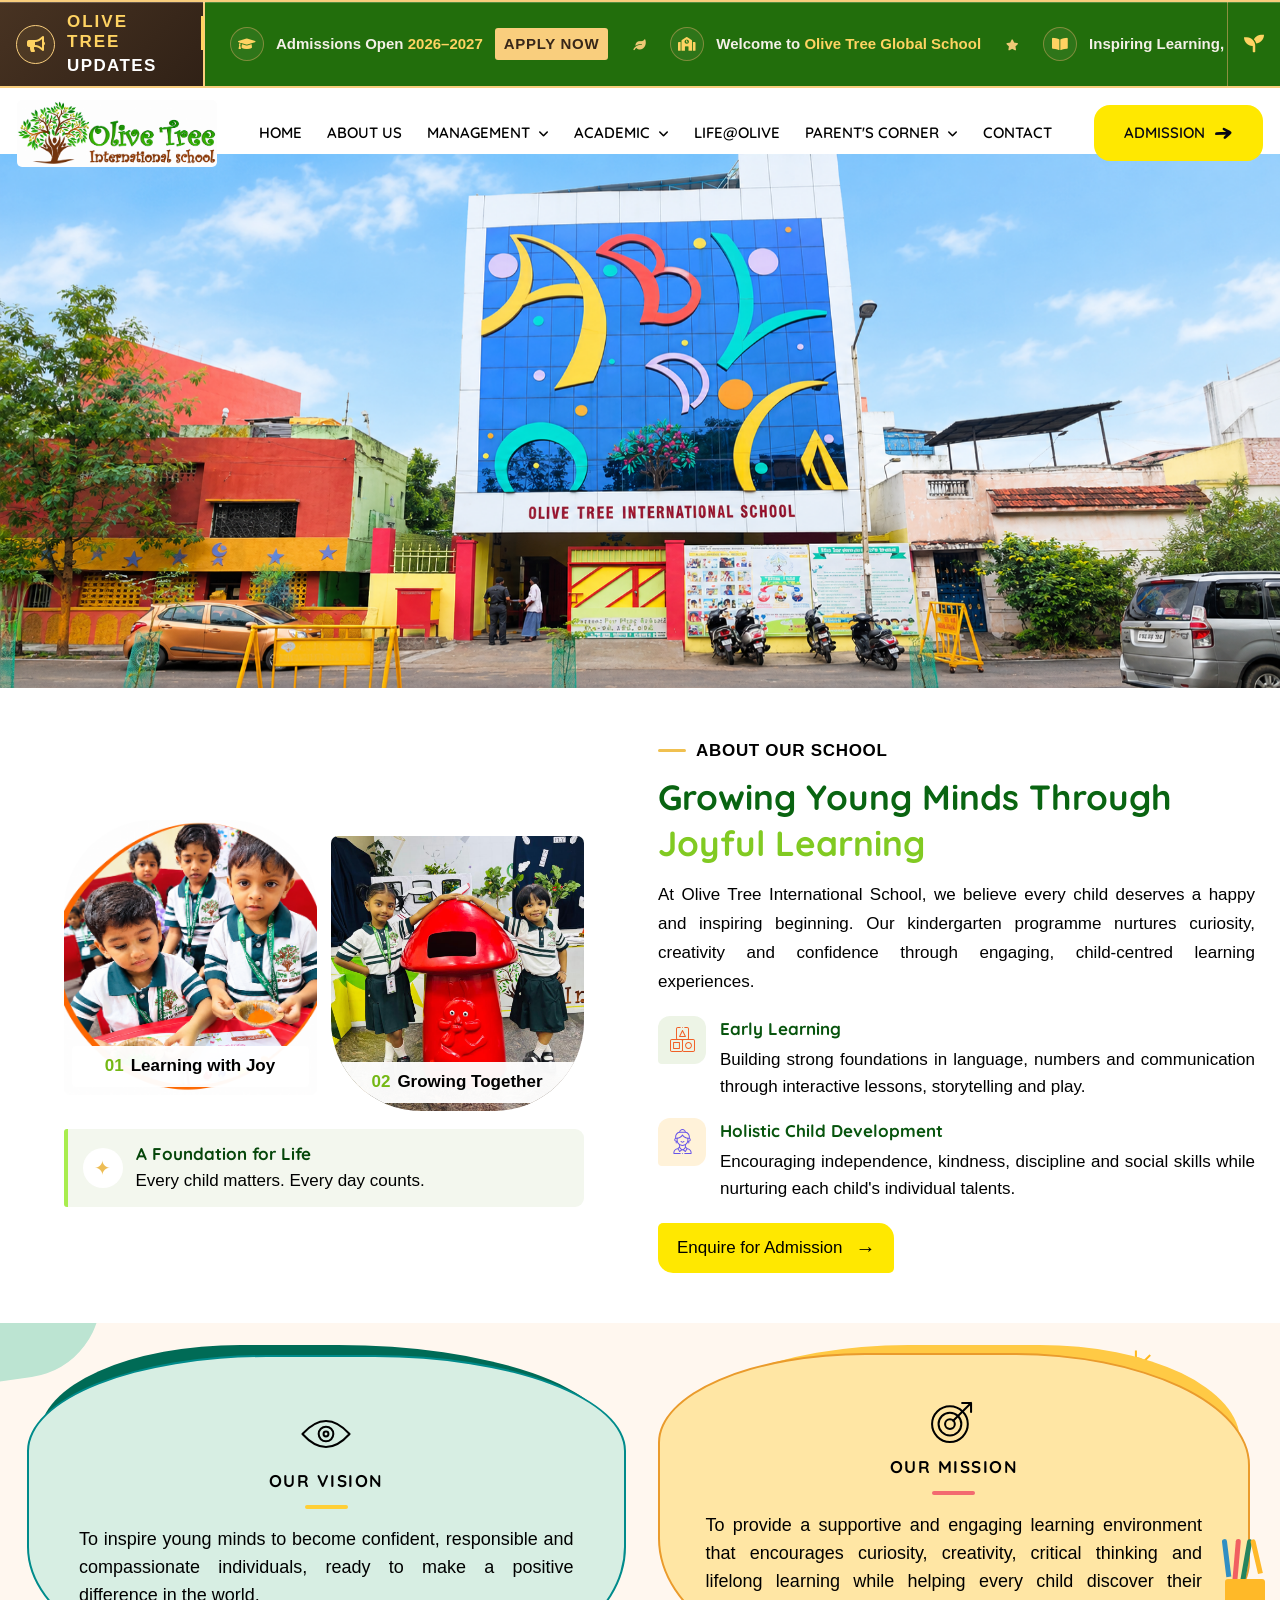
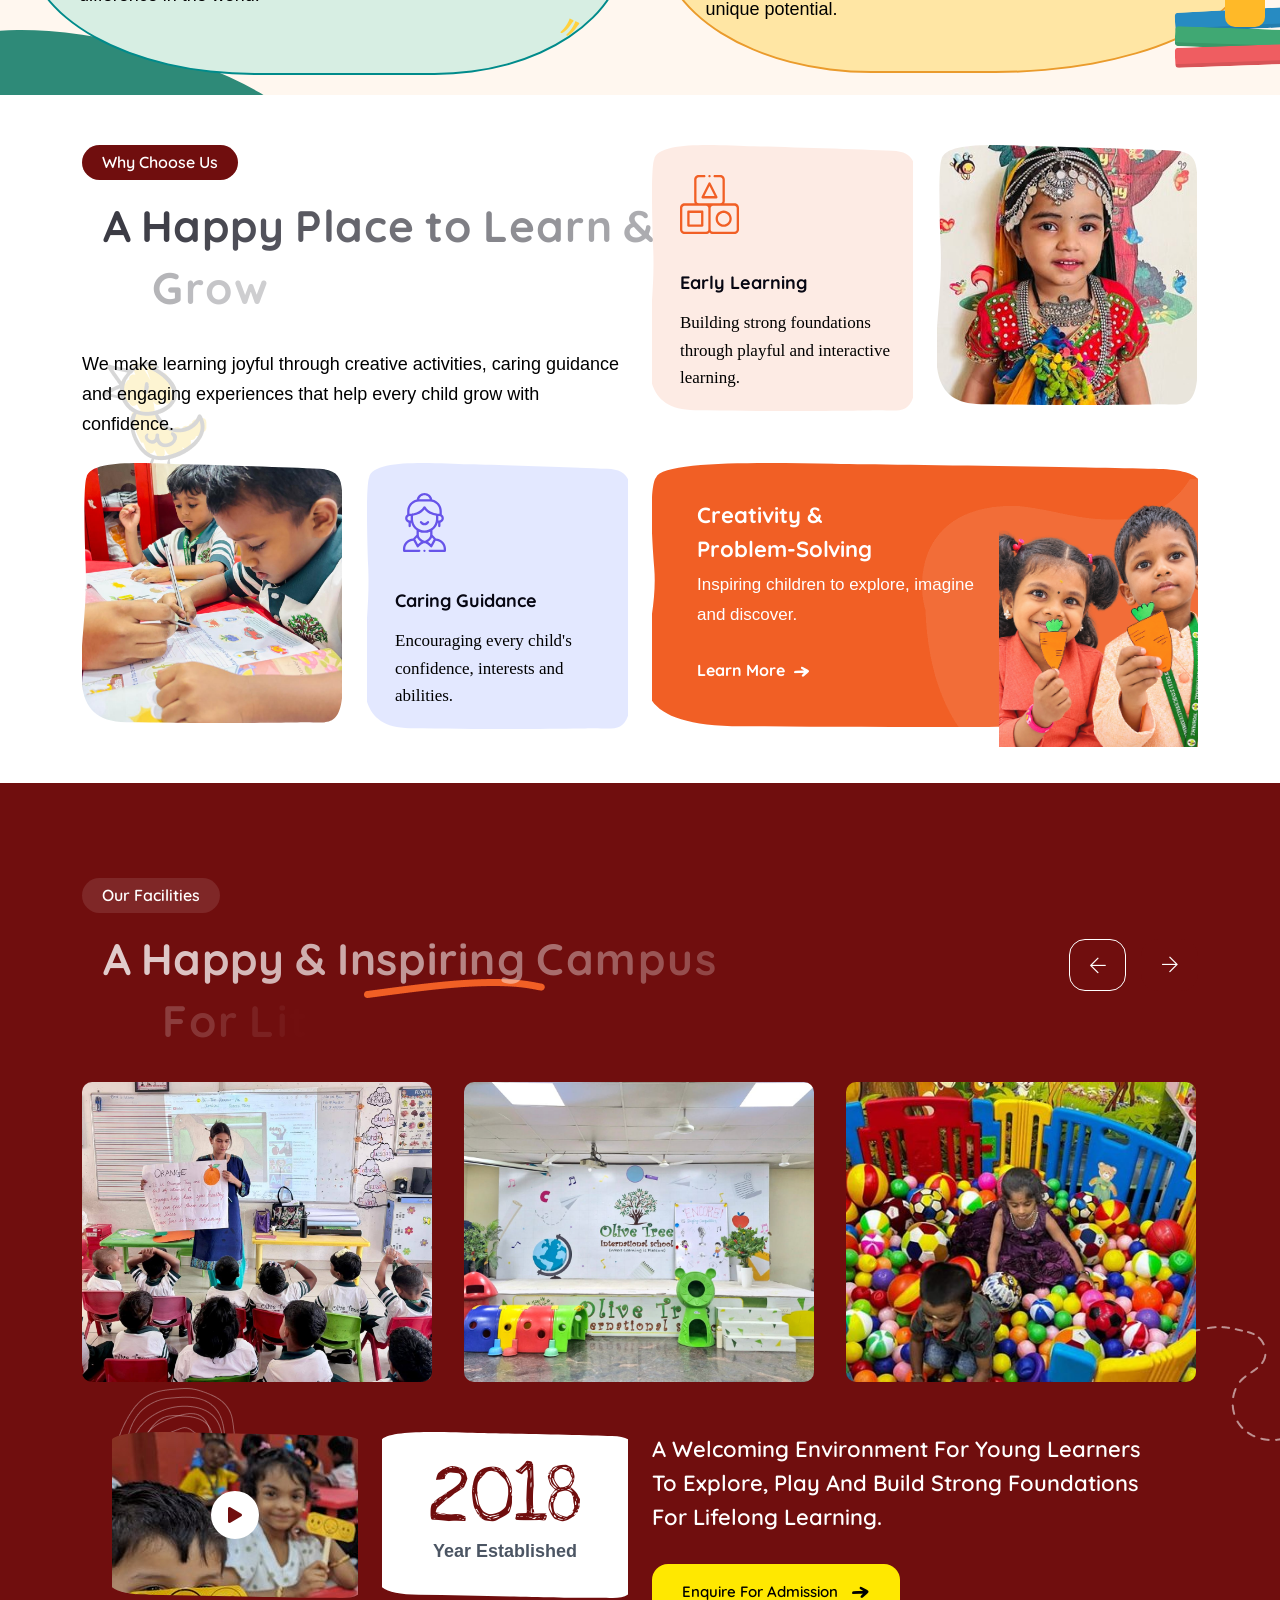
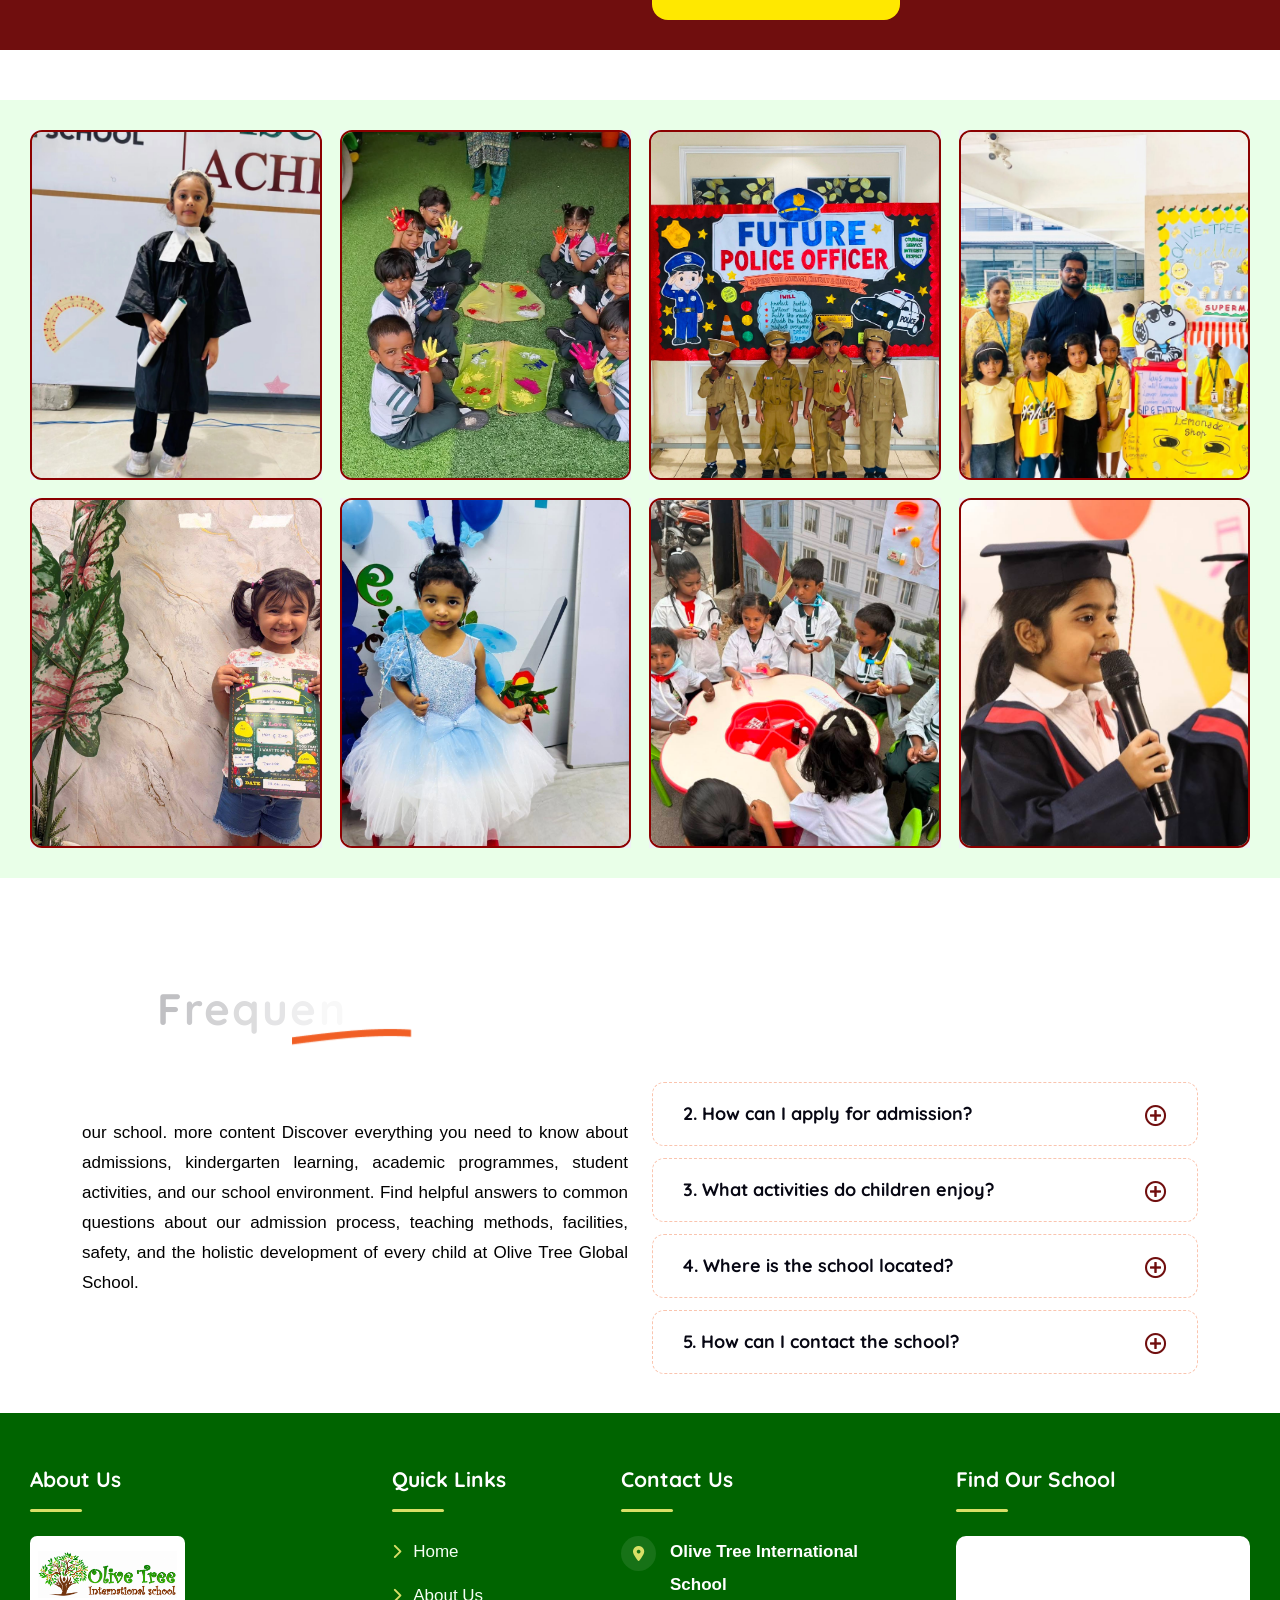
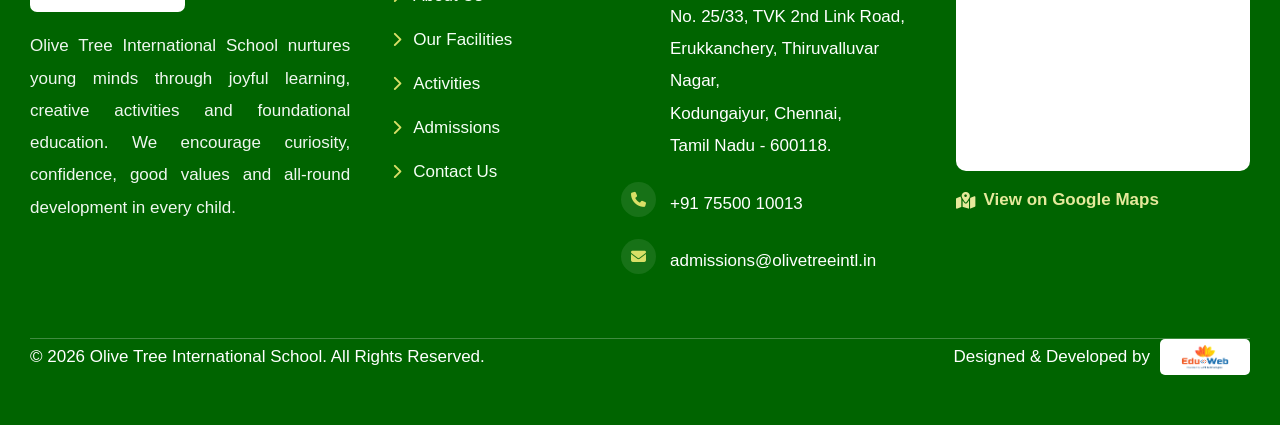
==== commit 84828235: "colorgreen" ====
--- a/index.html
+++ b/index.html
@@ -248,6 +248,7 @@
             </div>
 
         </section>
+        
         <div class="container">
             <div class="header-main">
                 <div class="header-left">
--- a/assets/css/inner.css
+++ b/assets/css/inner.css
@@ -525,7 +525,7 @@
 }
 
 .oti-value-card:nth-child(1) {
-    background: #acffa1;
+    background: #cdffc6;
 }
 
 .oti-value-card:nth-child(2) {
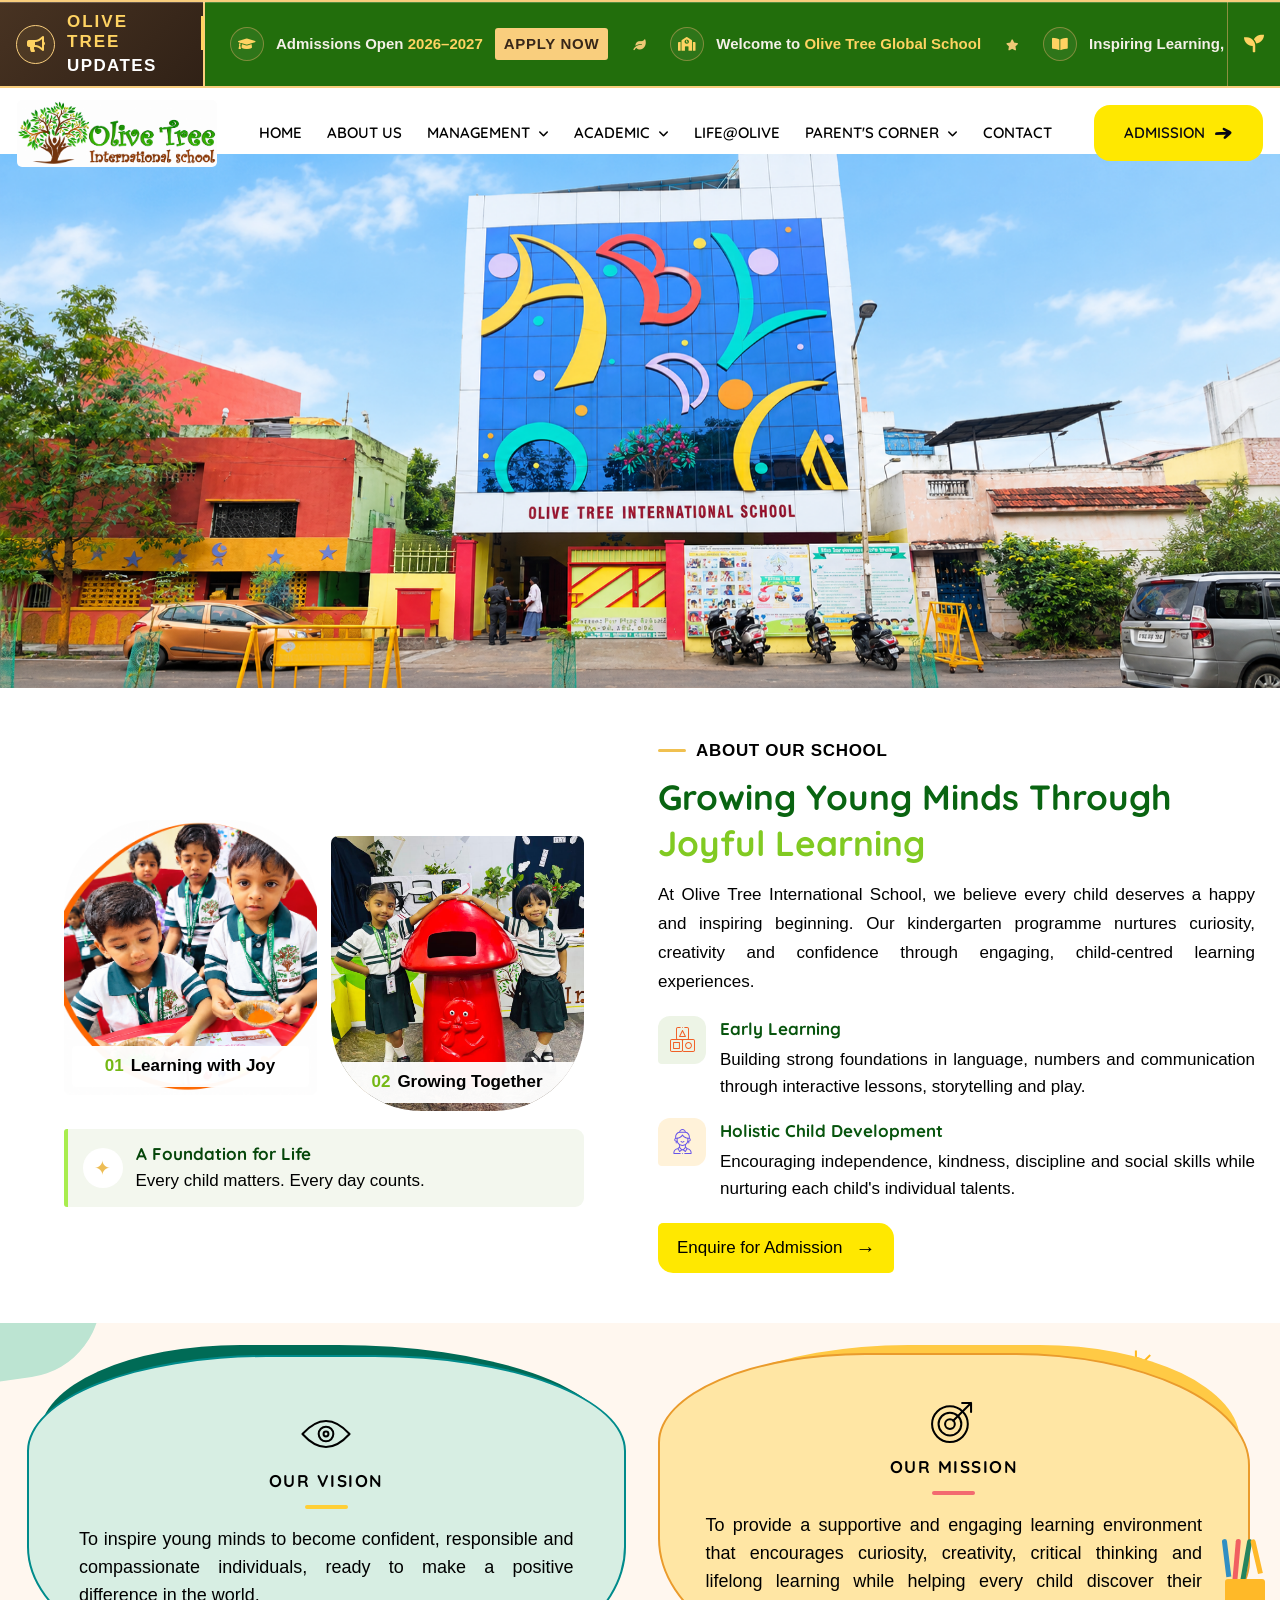
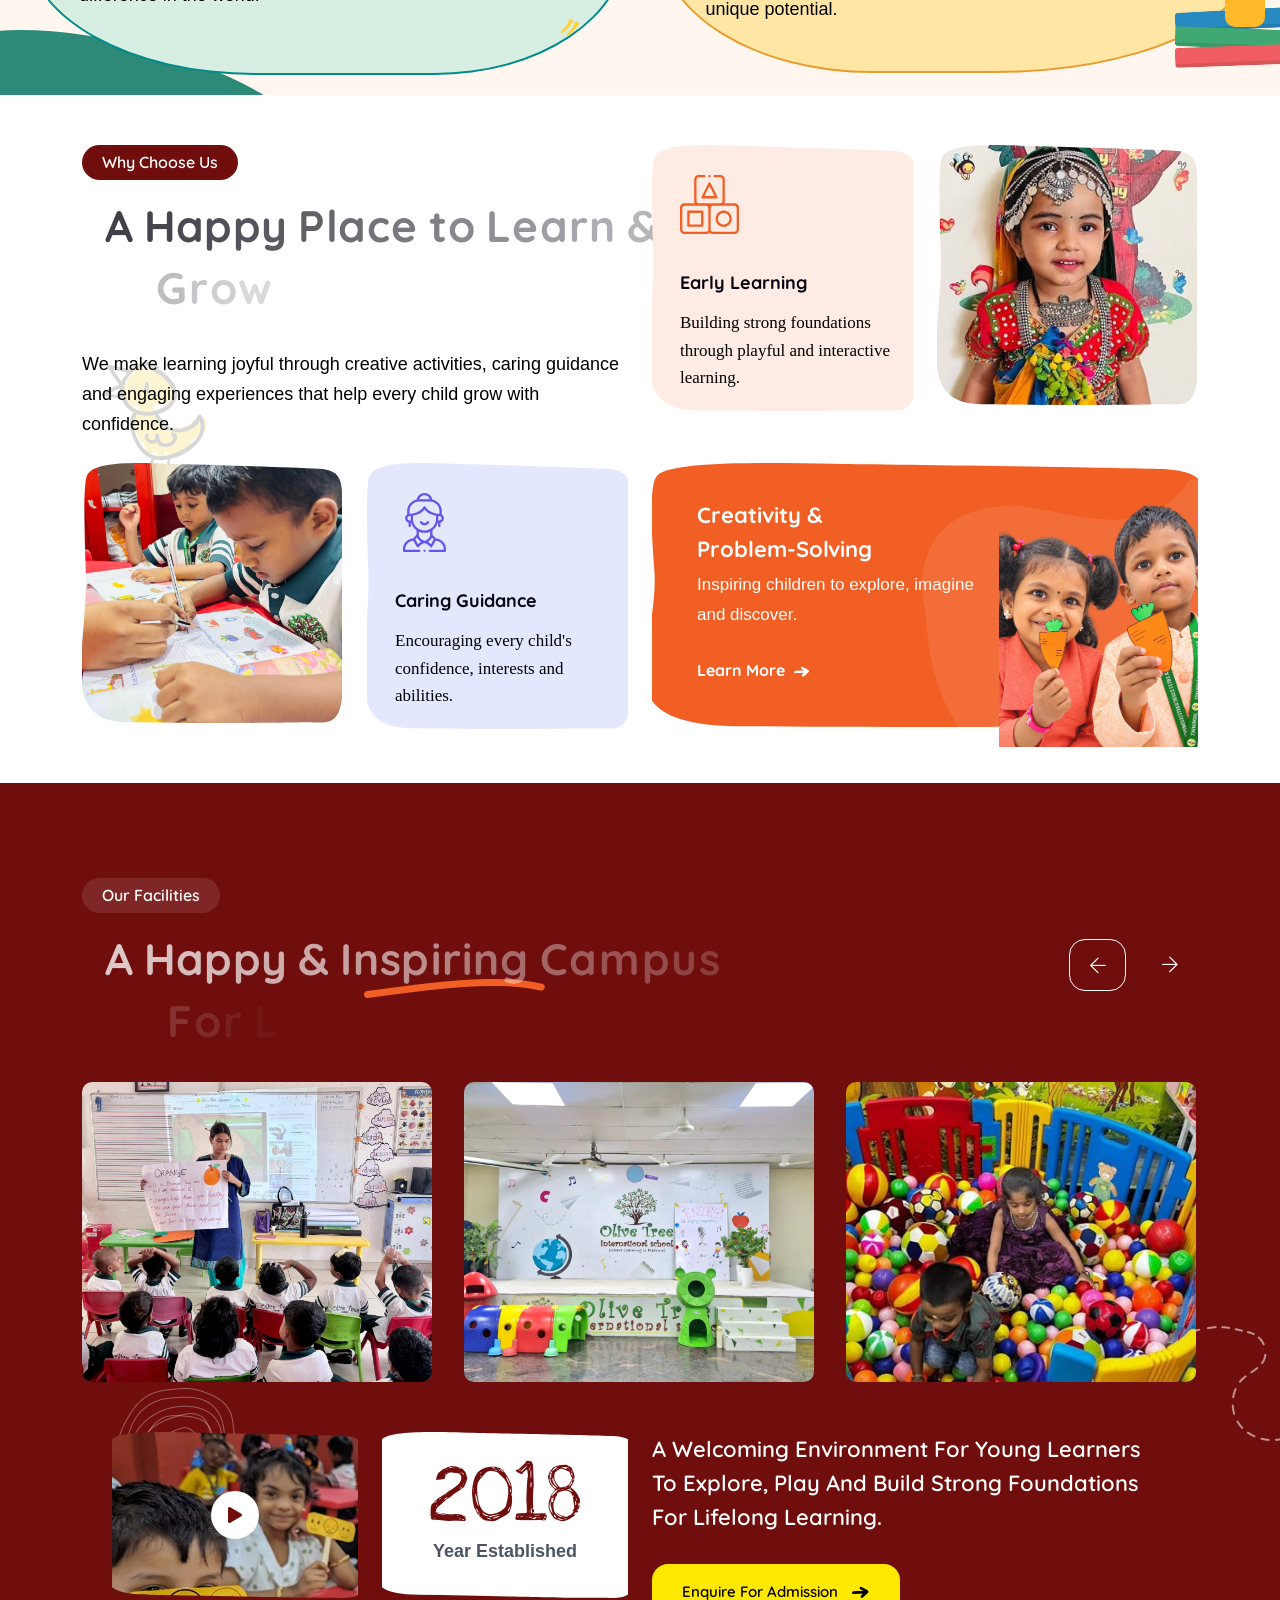
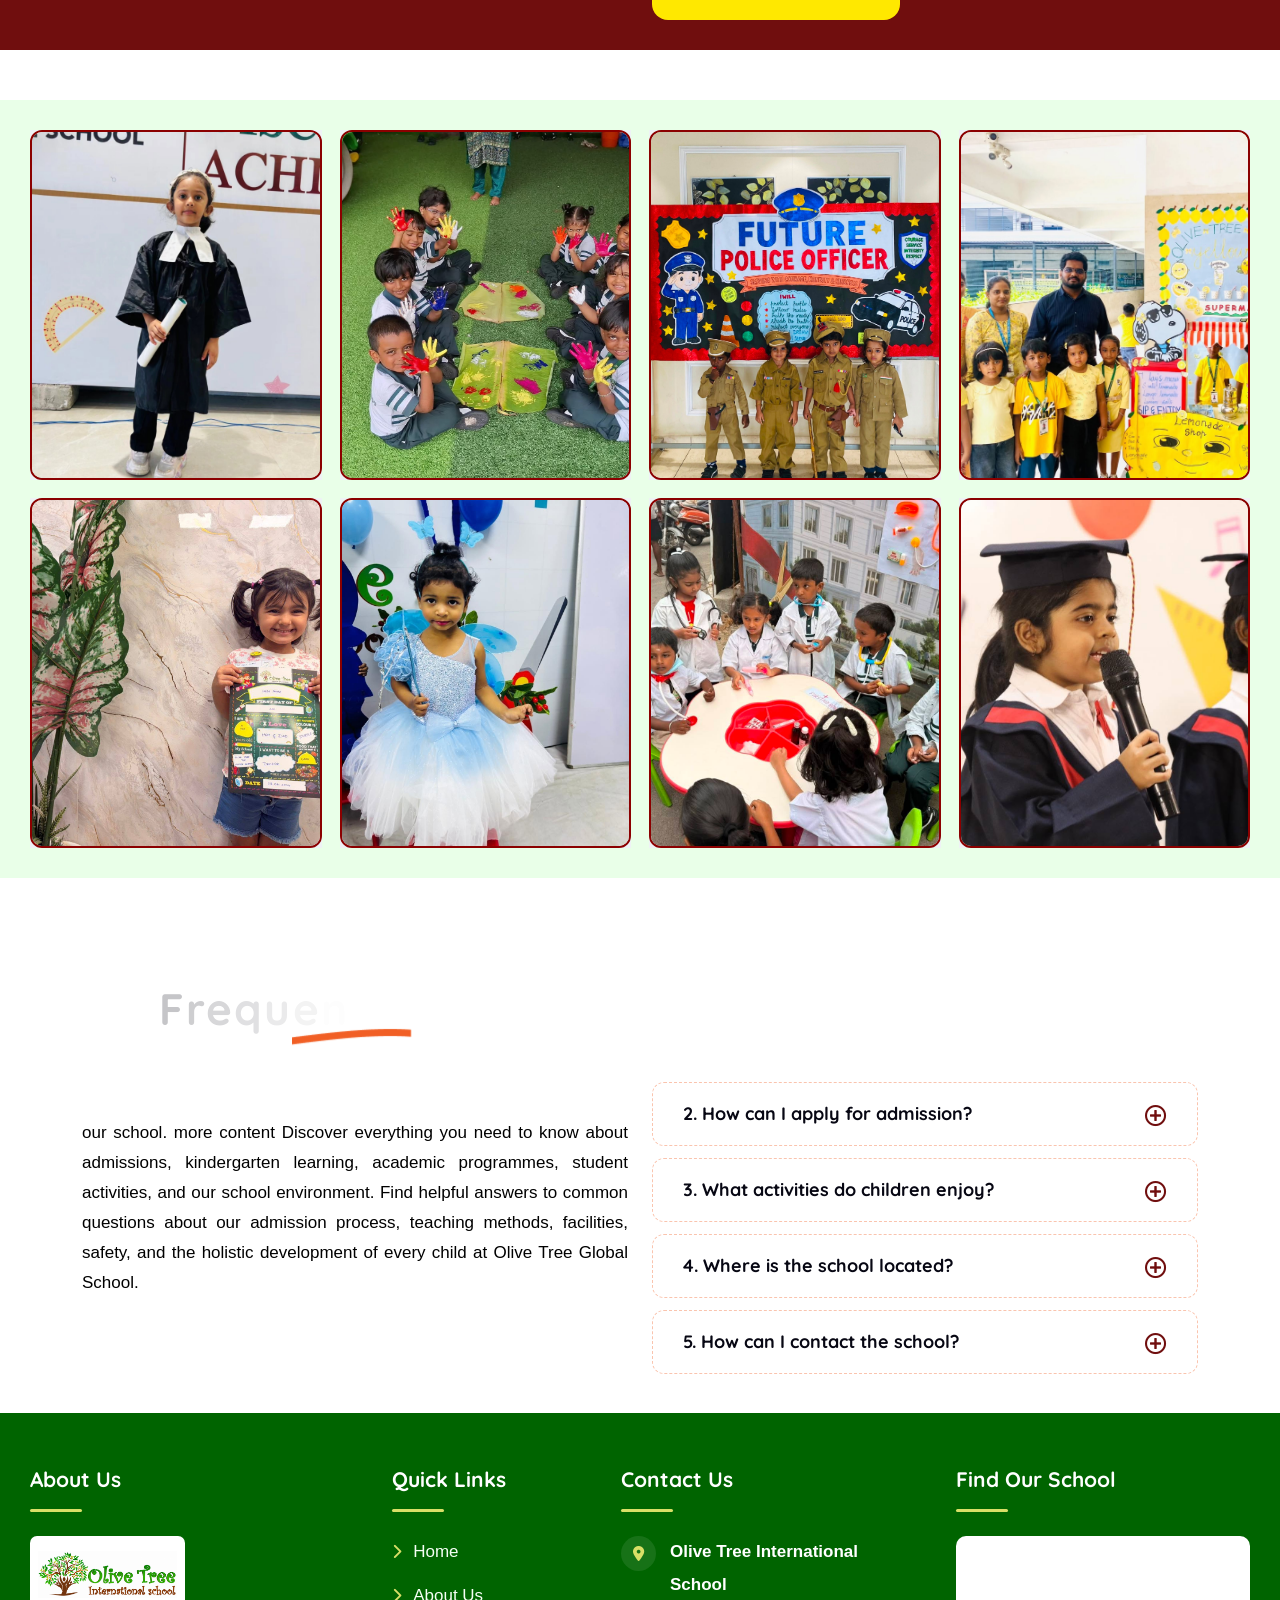
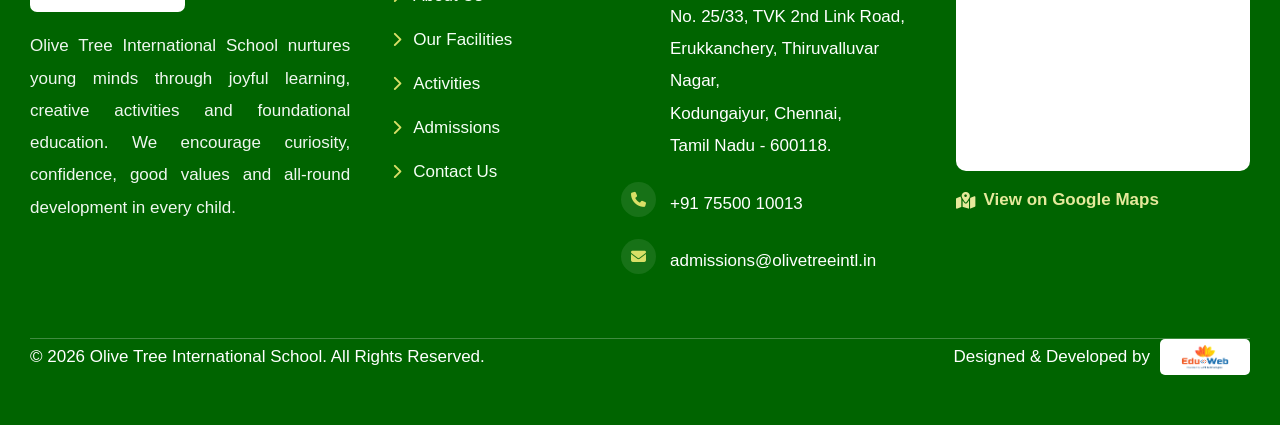
==== commit d847ba06: "workcomplete" ====
--- a/index.html
+++ b/index.html
@@ -74,7 +74,7 @@
                         <a href="javascript:void(0)"><i class="fab fa-linkedin-in"></i></a>
                     </div>
 
-                    <a href="contact.html" class="theme-btn">Start Learning <i class="icon-arrow-icon"></i></a>
+                    <a href="admission.html" class="theme-btn">Admission<i class="icon-arrow-icon"></i></a>
                 </div>
             </div>
         </div>
@@ -248,7 +248,7 @@
             </div>
 
         </section>
-        
+
         <div class="container">
             <div class="header-main">
                 <div class="header-left">
--- a/assets/css/inner.css
+++ b/assets/css/inner.css
@@ -3302,7 +3302,7 @@
     display: inline-block;
     margin-bottom: 14px;
     color: darkgreen;
-    font-size: 13px;
+    font-size: 17px;
     font-weight: 800;
     letter-spacing: 2px;
 }
@@ -3774,7 +3774,7 @@
 
     .ot-methodology-label,
     .ot-methodology-heading > span {
-        font-size: 11px;
+        font-size: 17px;
         letter-spacing: 1.5px;
     }
 
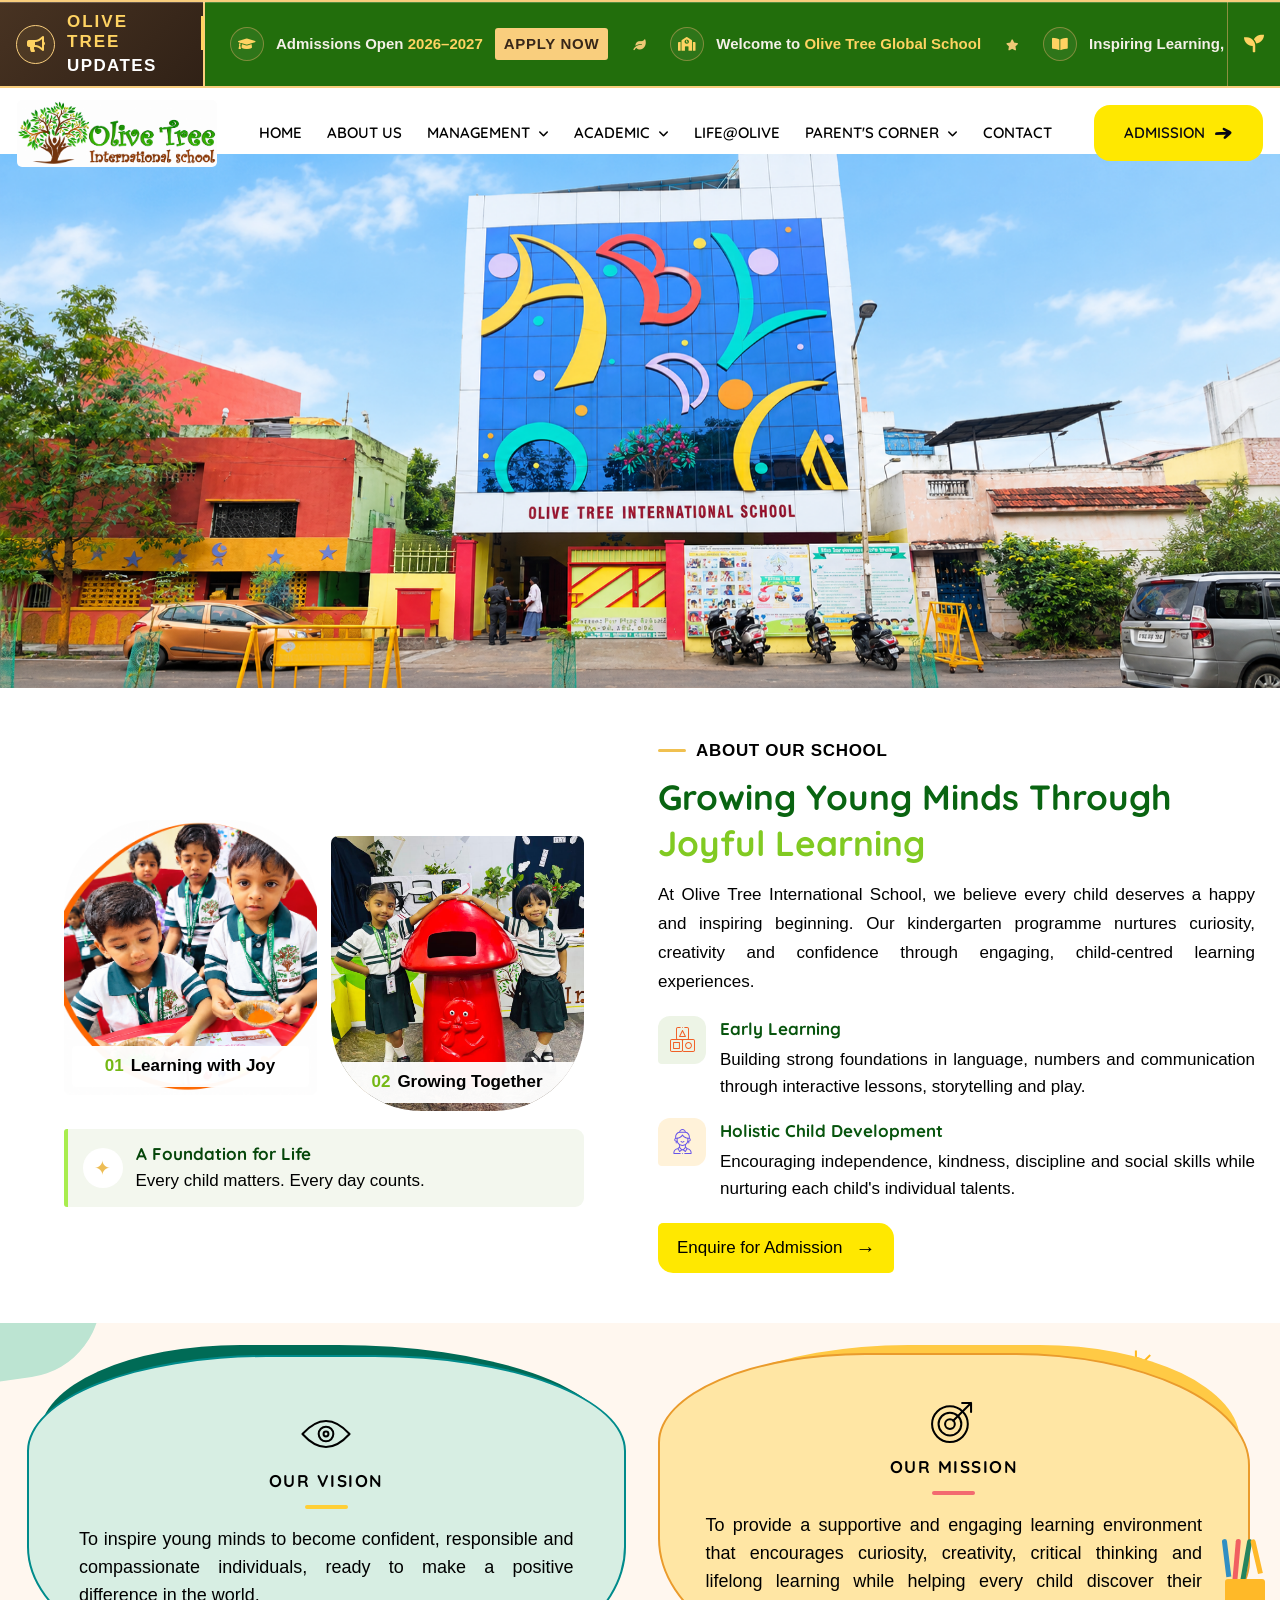
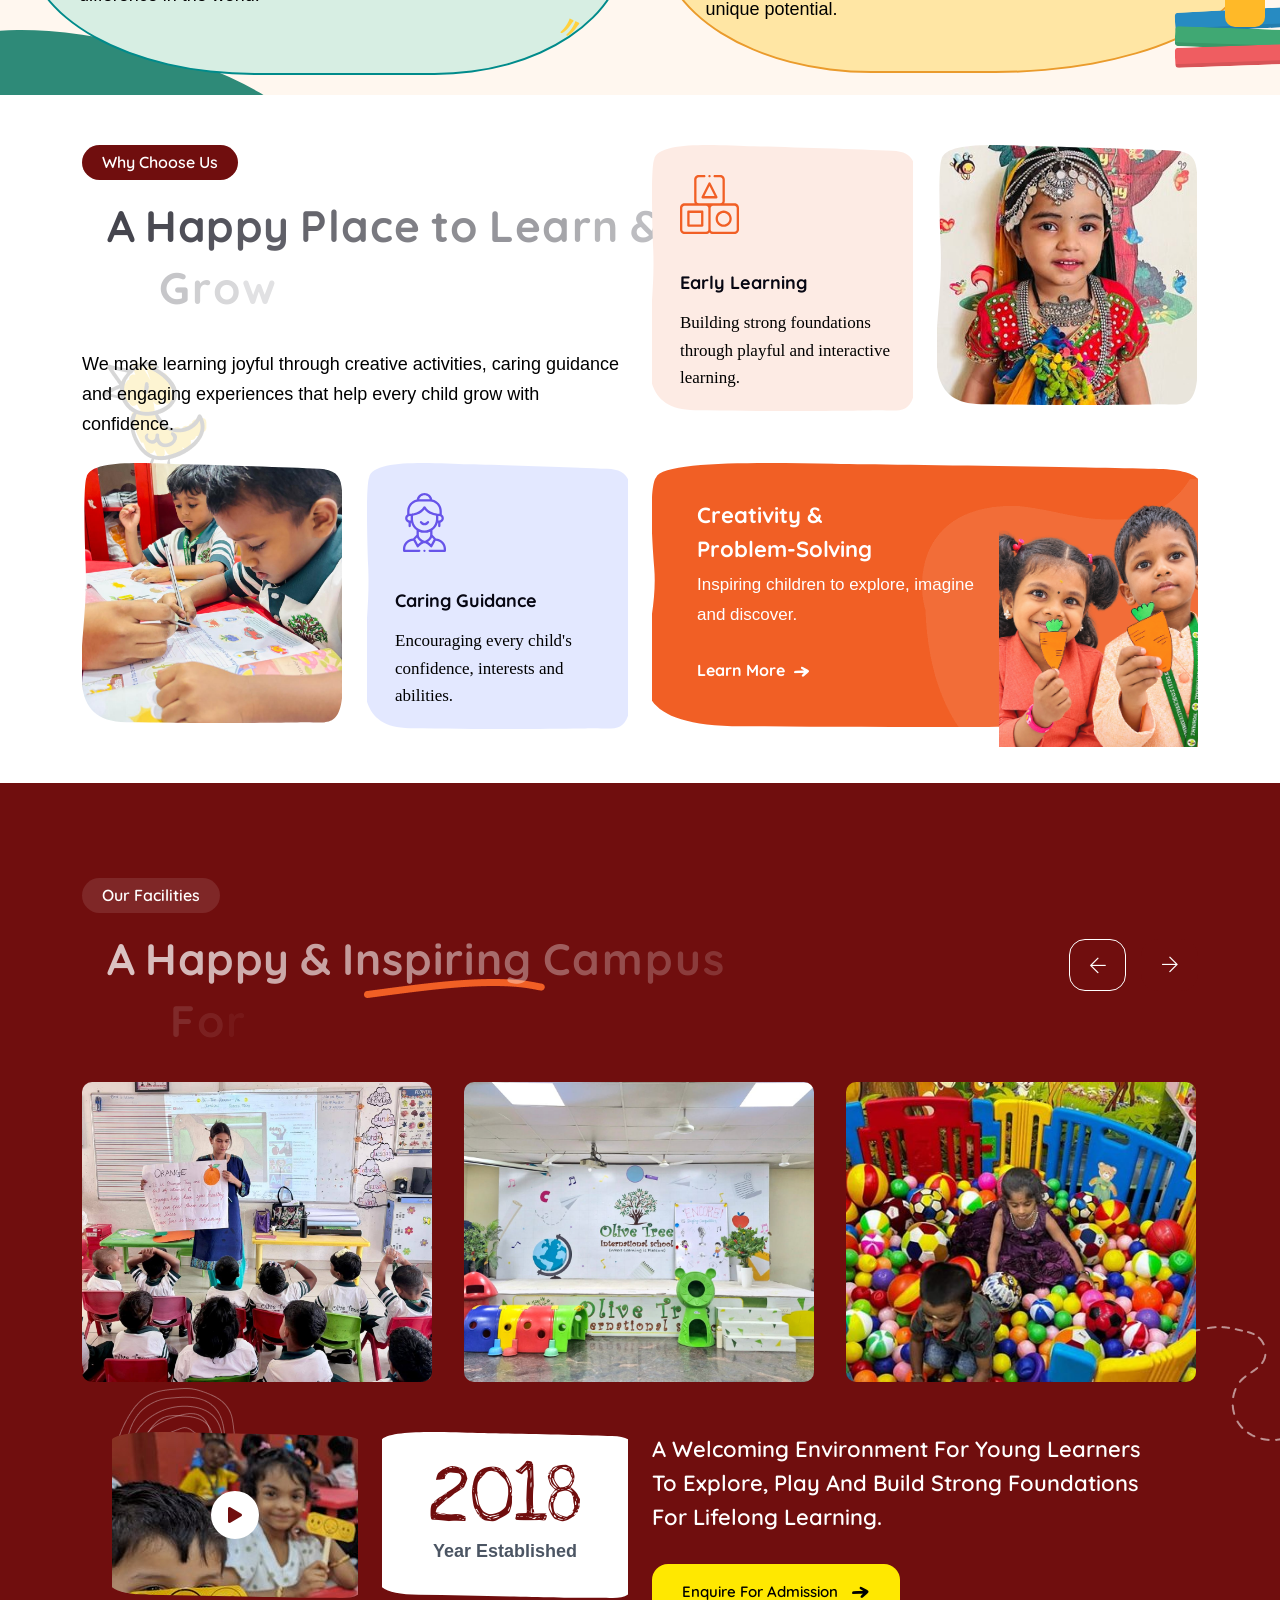
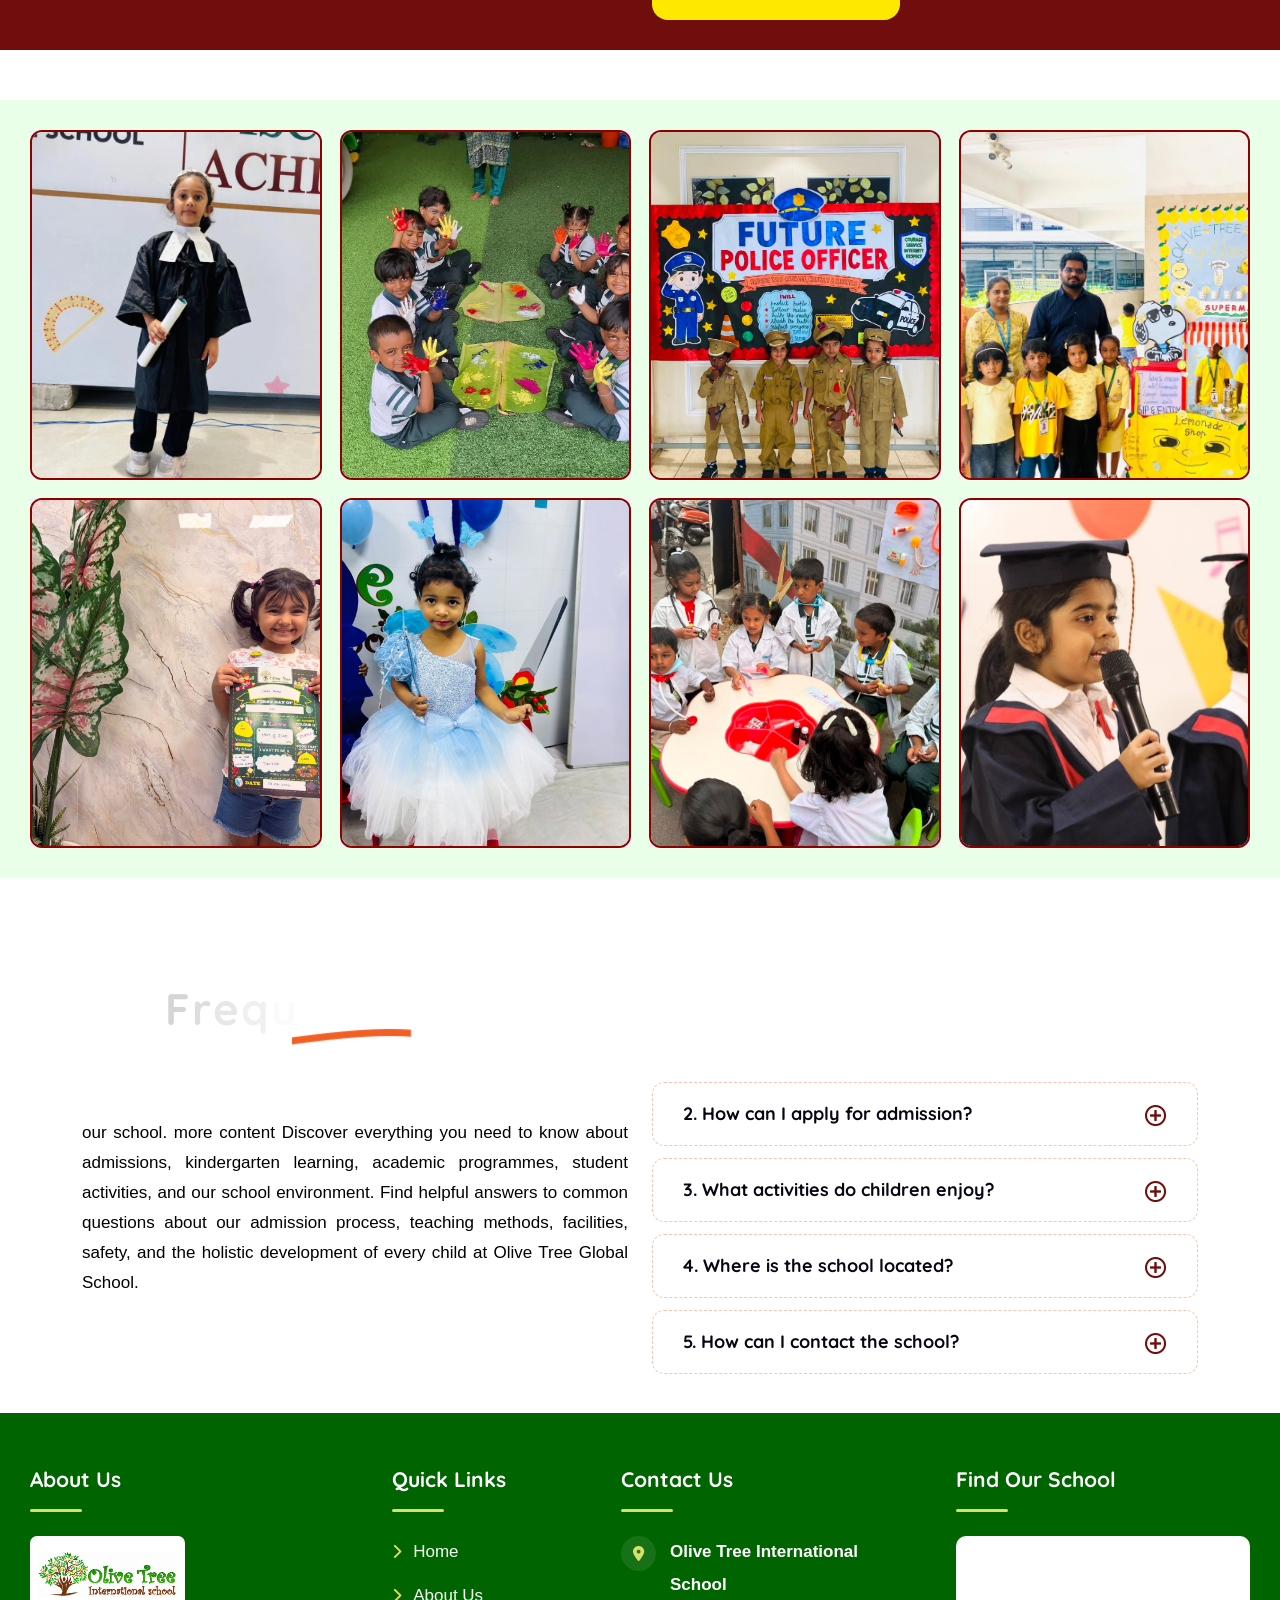
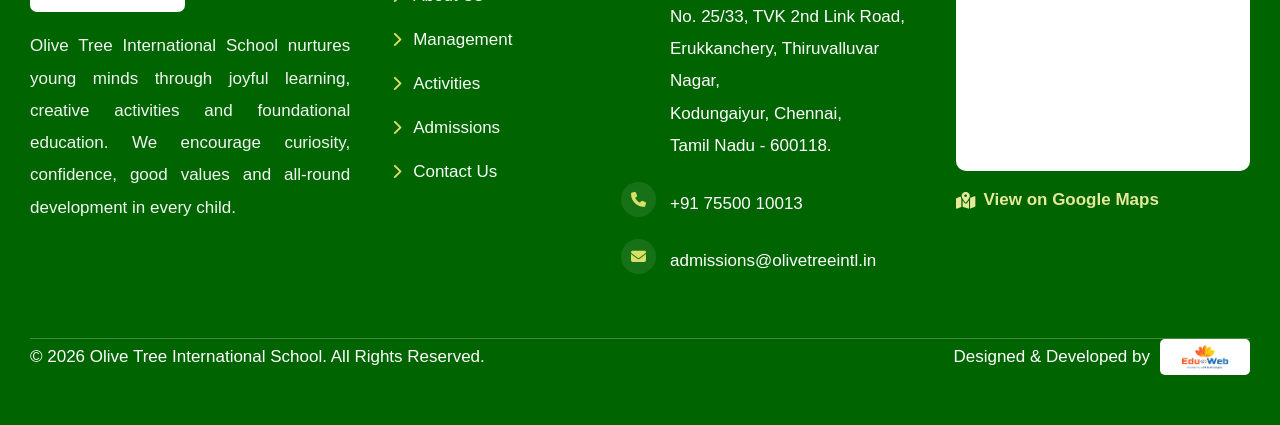
==== commit 36036444: "final" ====
--- a/index.html
+++ b/index.html
@@ -1264,8 +1264,8 @@
             <ul>
                 <li><a href="index.html">Home</a></li>
                 <li><a href="about.html">About Us</a></li>
-                <li><a href="facilities.html">Our Facilities</a></li>
-                <li><a href="activities.html">Activities</a></li>
+                <li><a href="chairman-message.html">Management</a></li>
+                <li><a href="teaching-methodology.html">Activities</a></li>
                 <li><a href="admission.html">Admissions</a></li>
                 <li><a href="contact.html">Contact Us</a></li>
             </ul>
